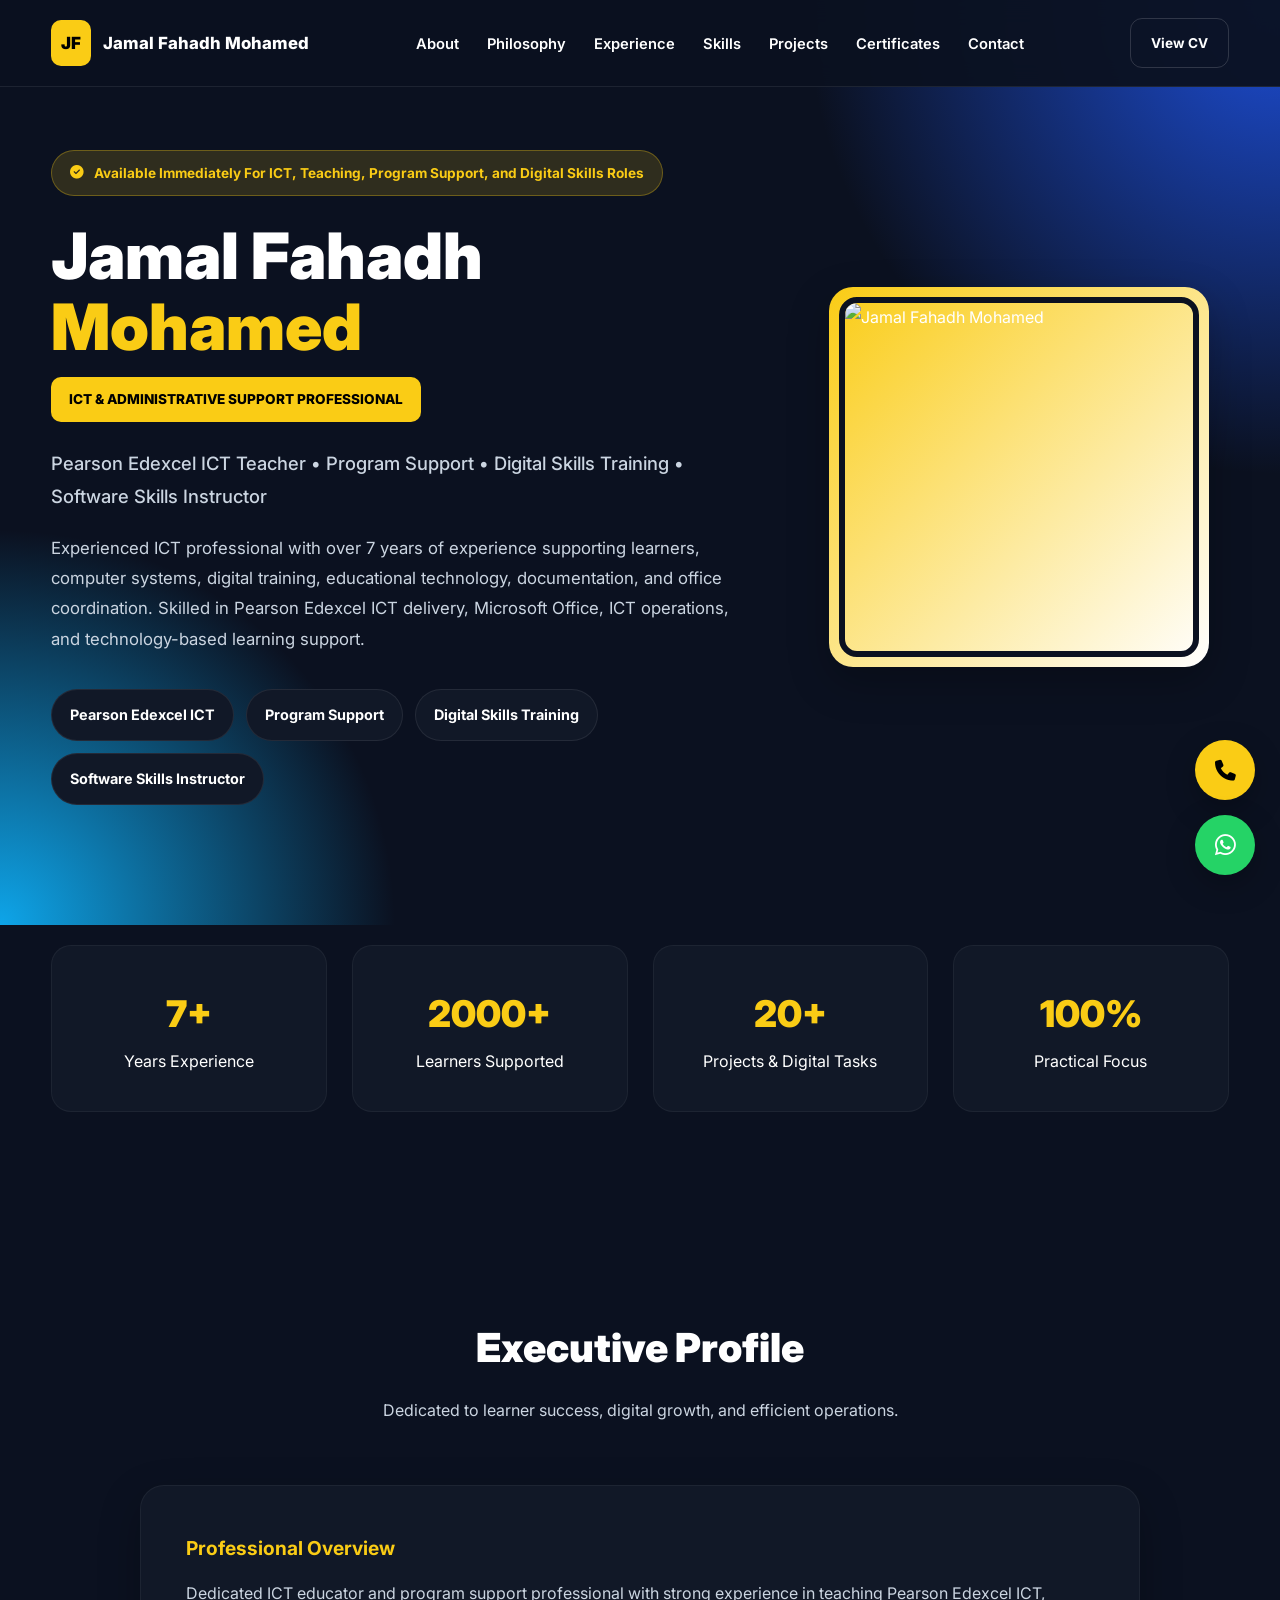
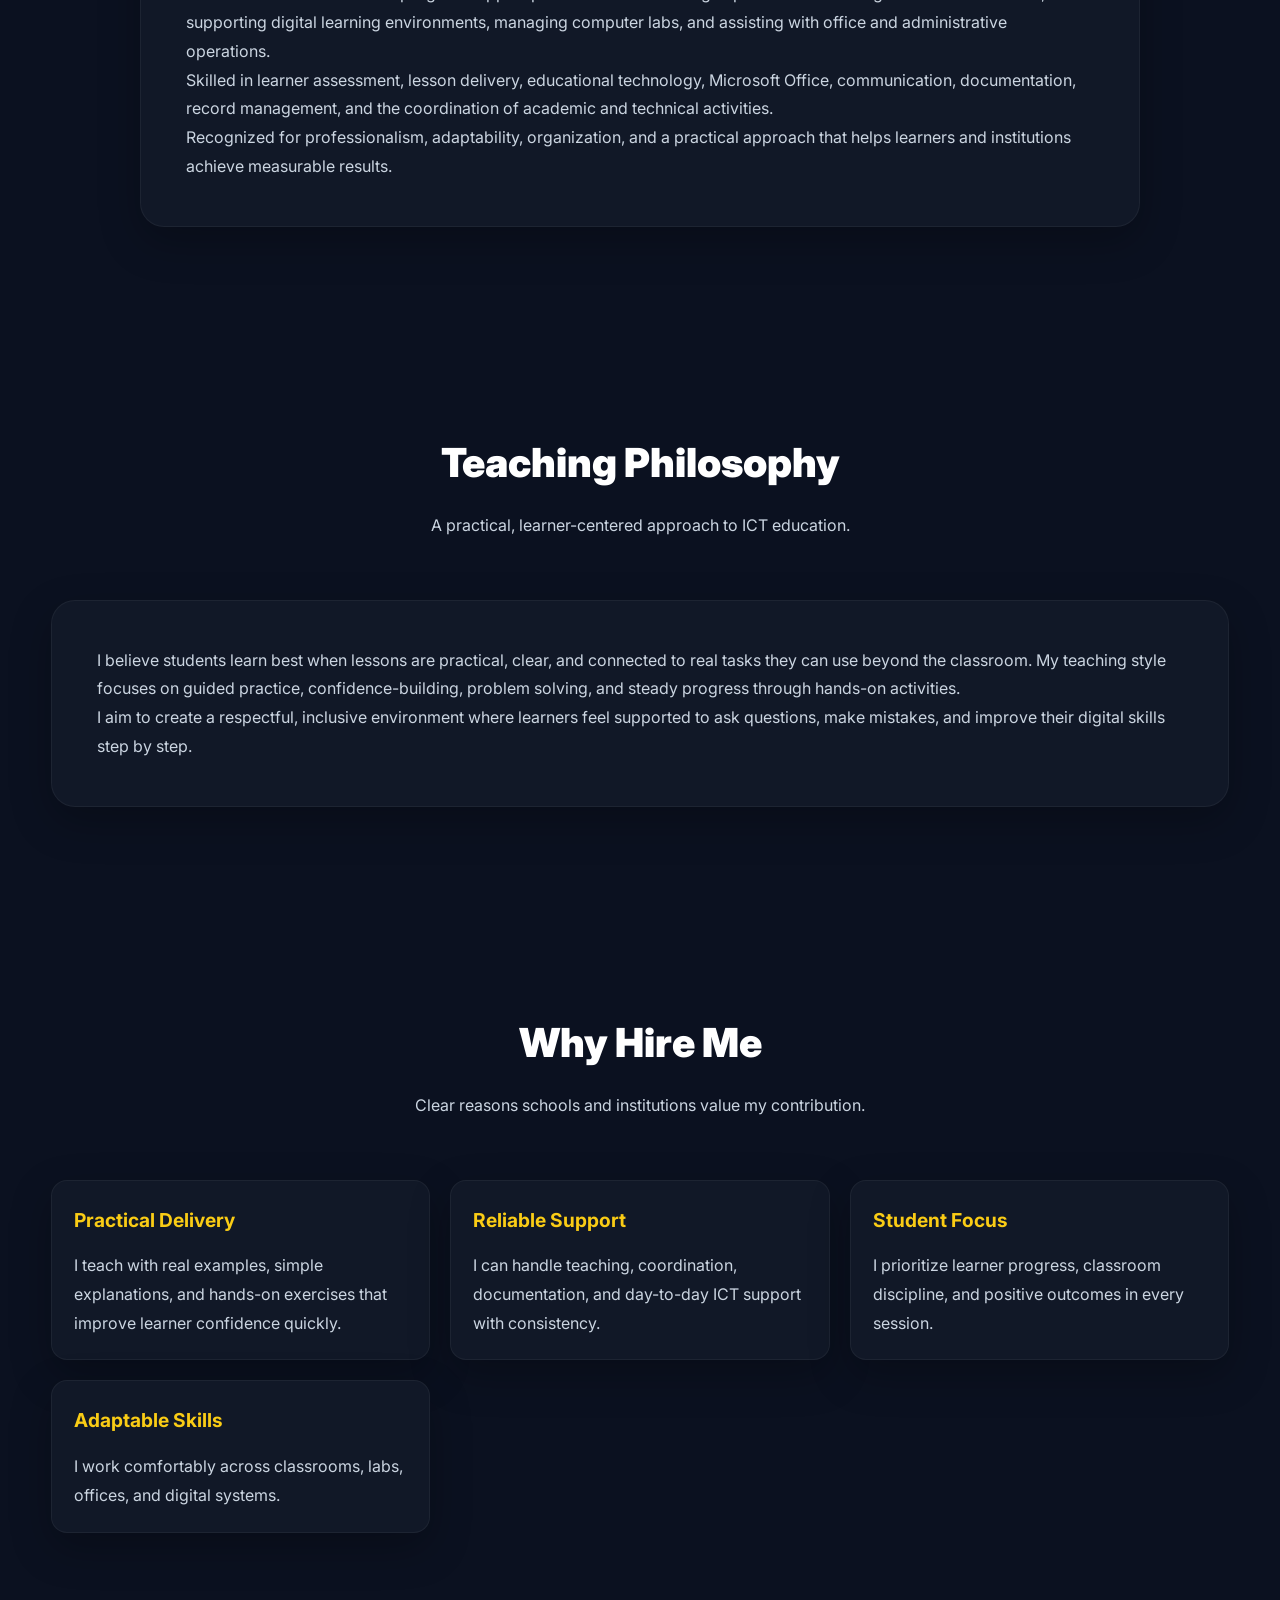
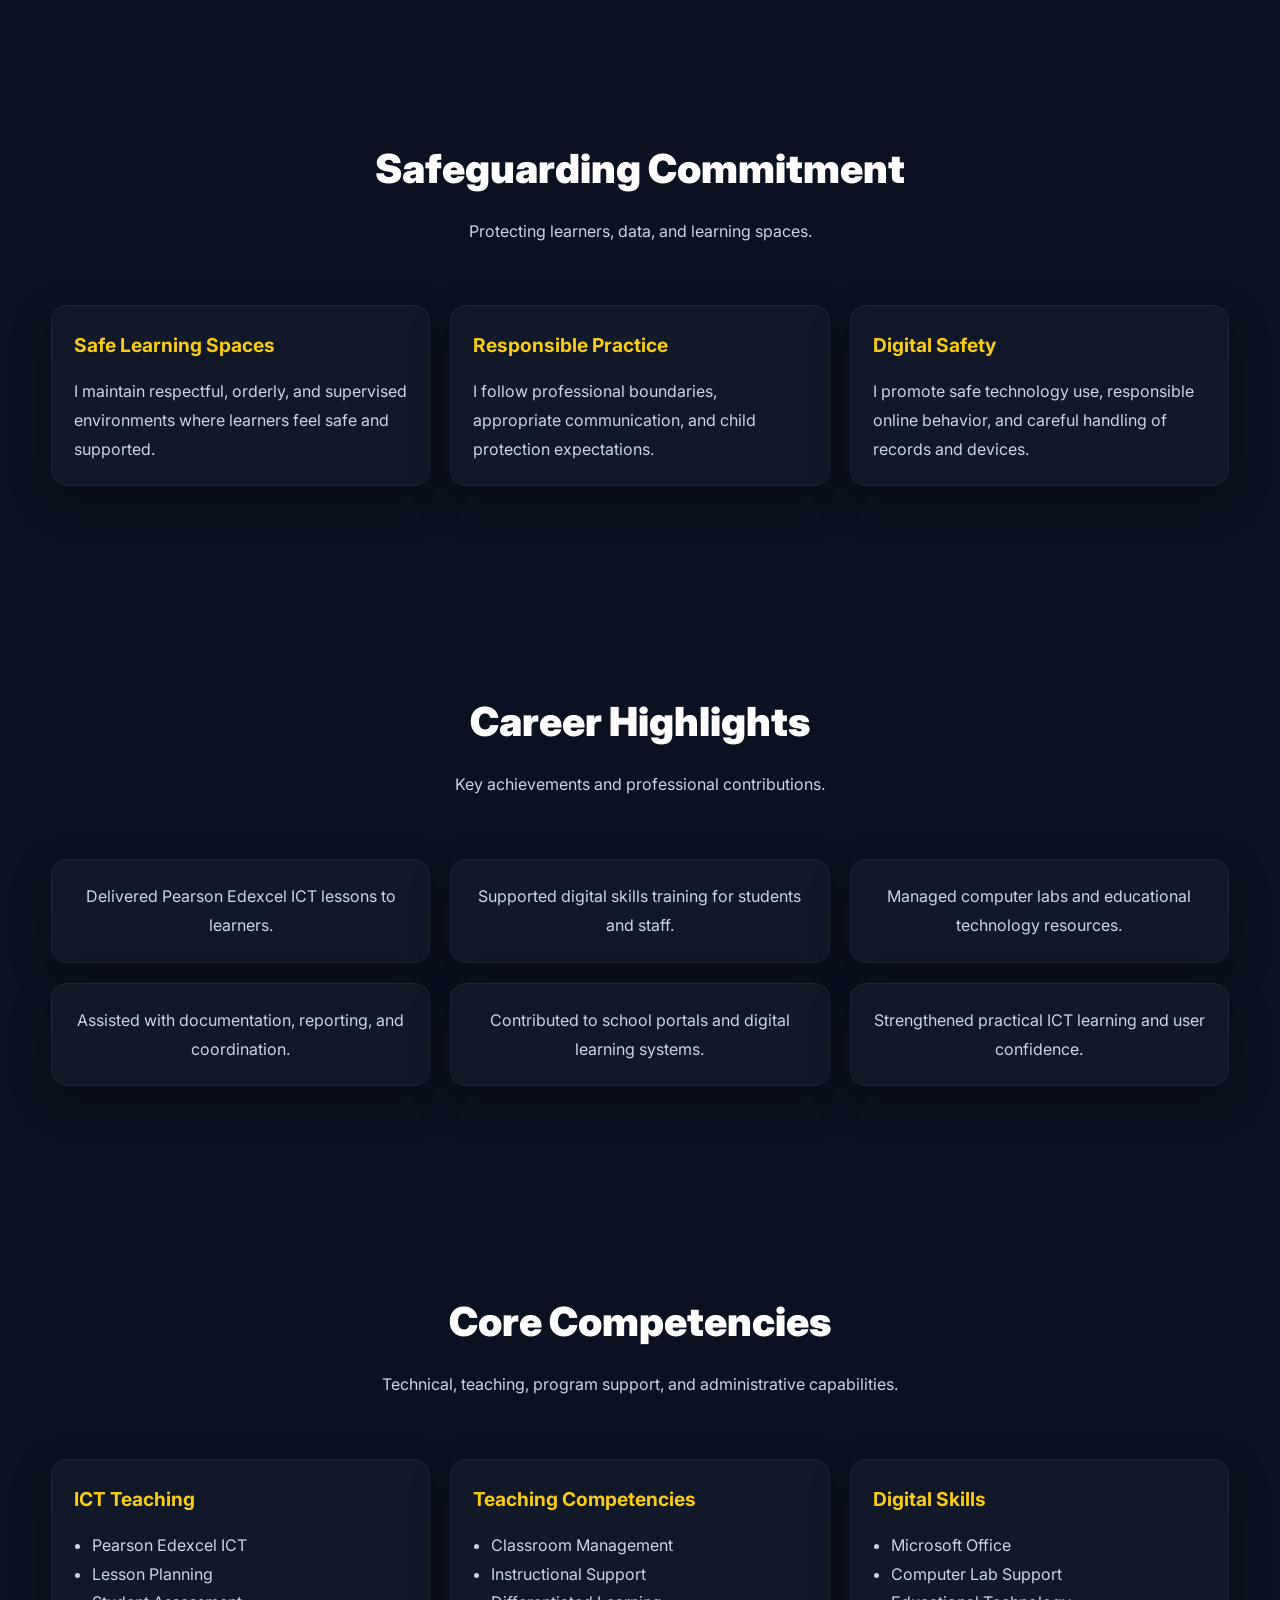
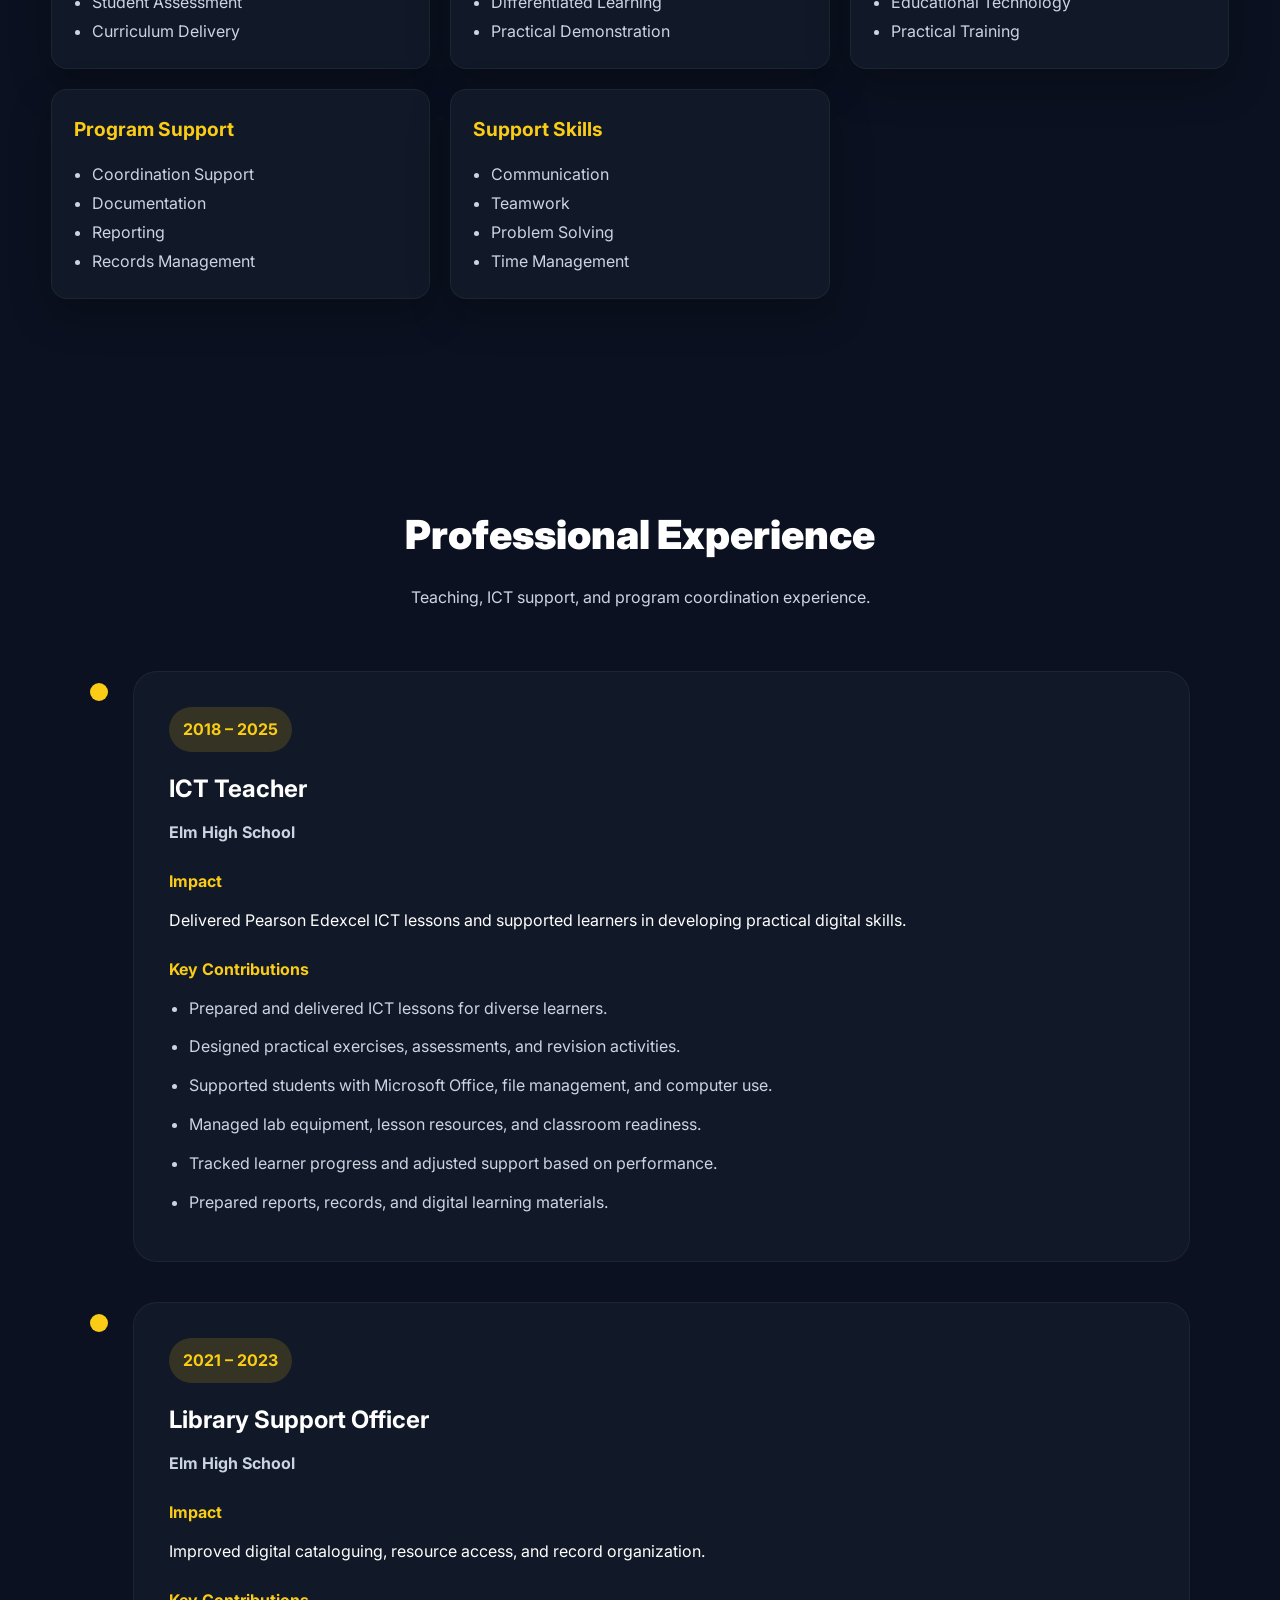
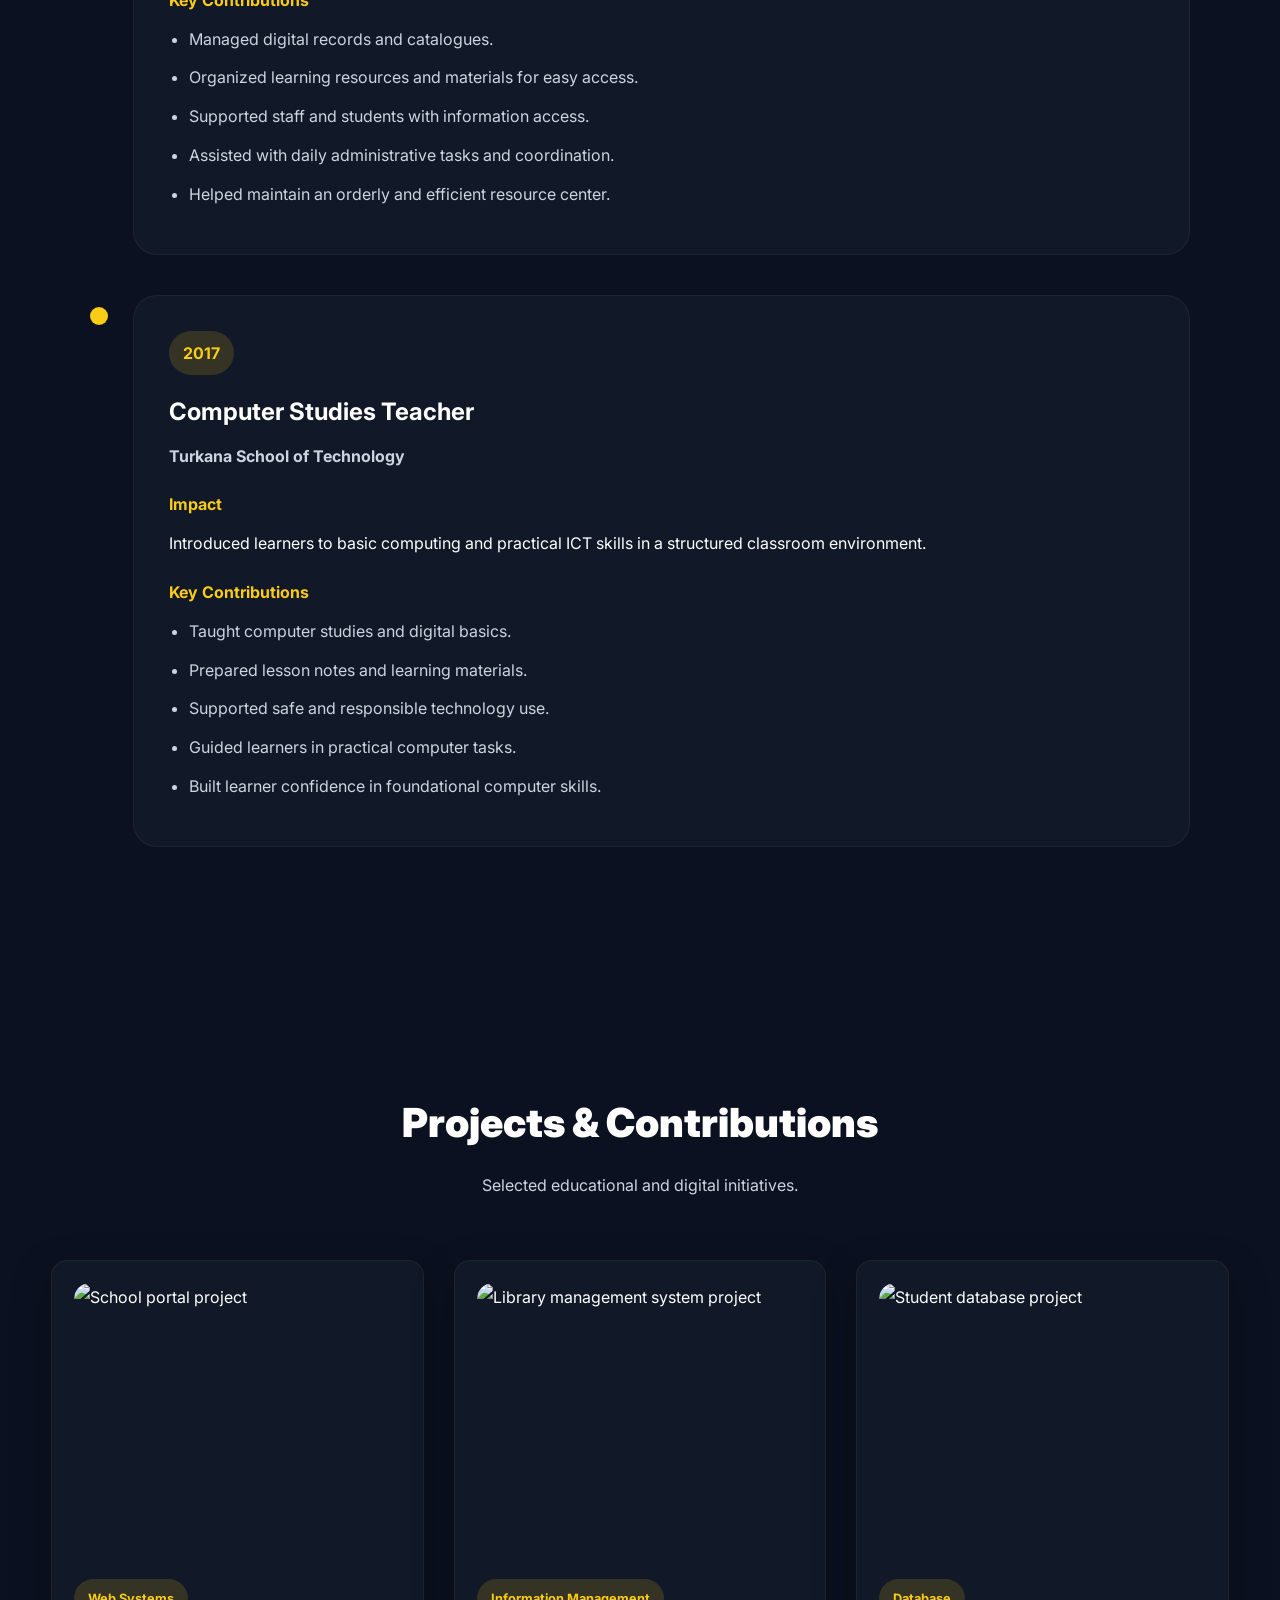
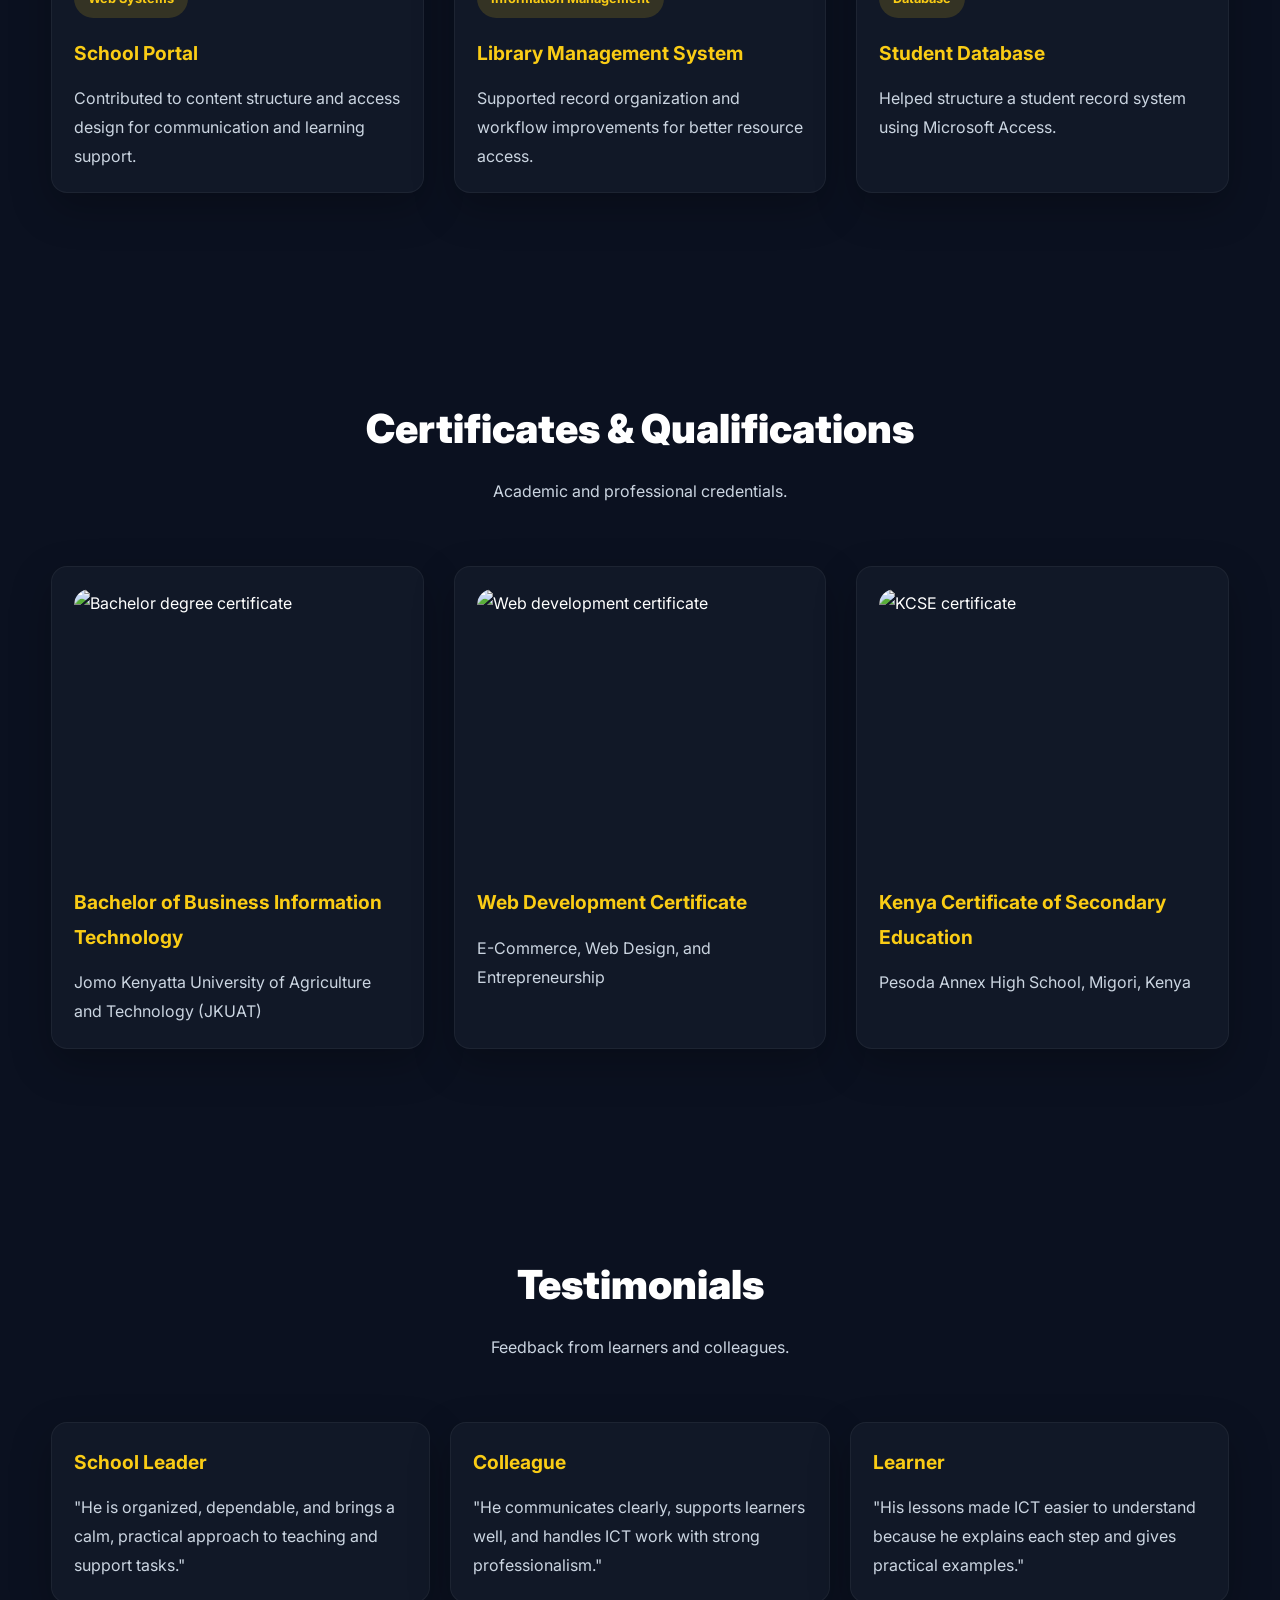
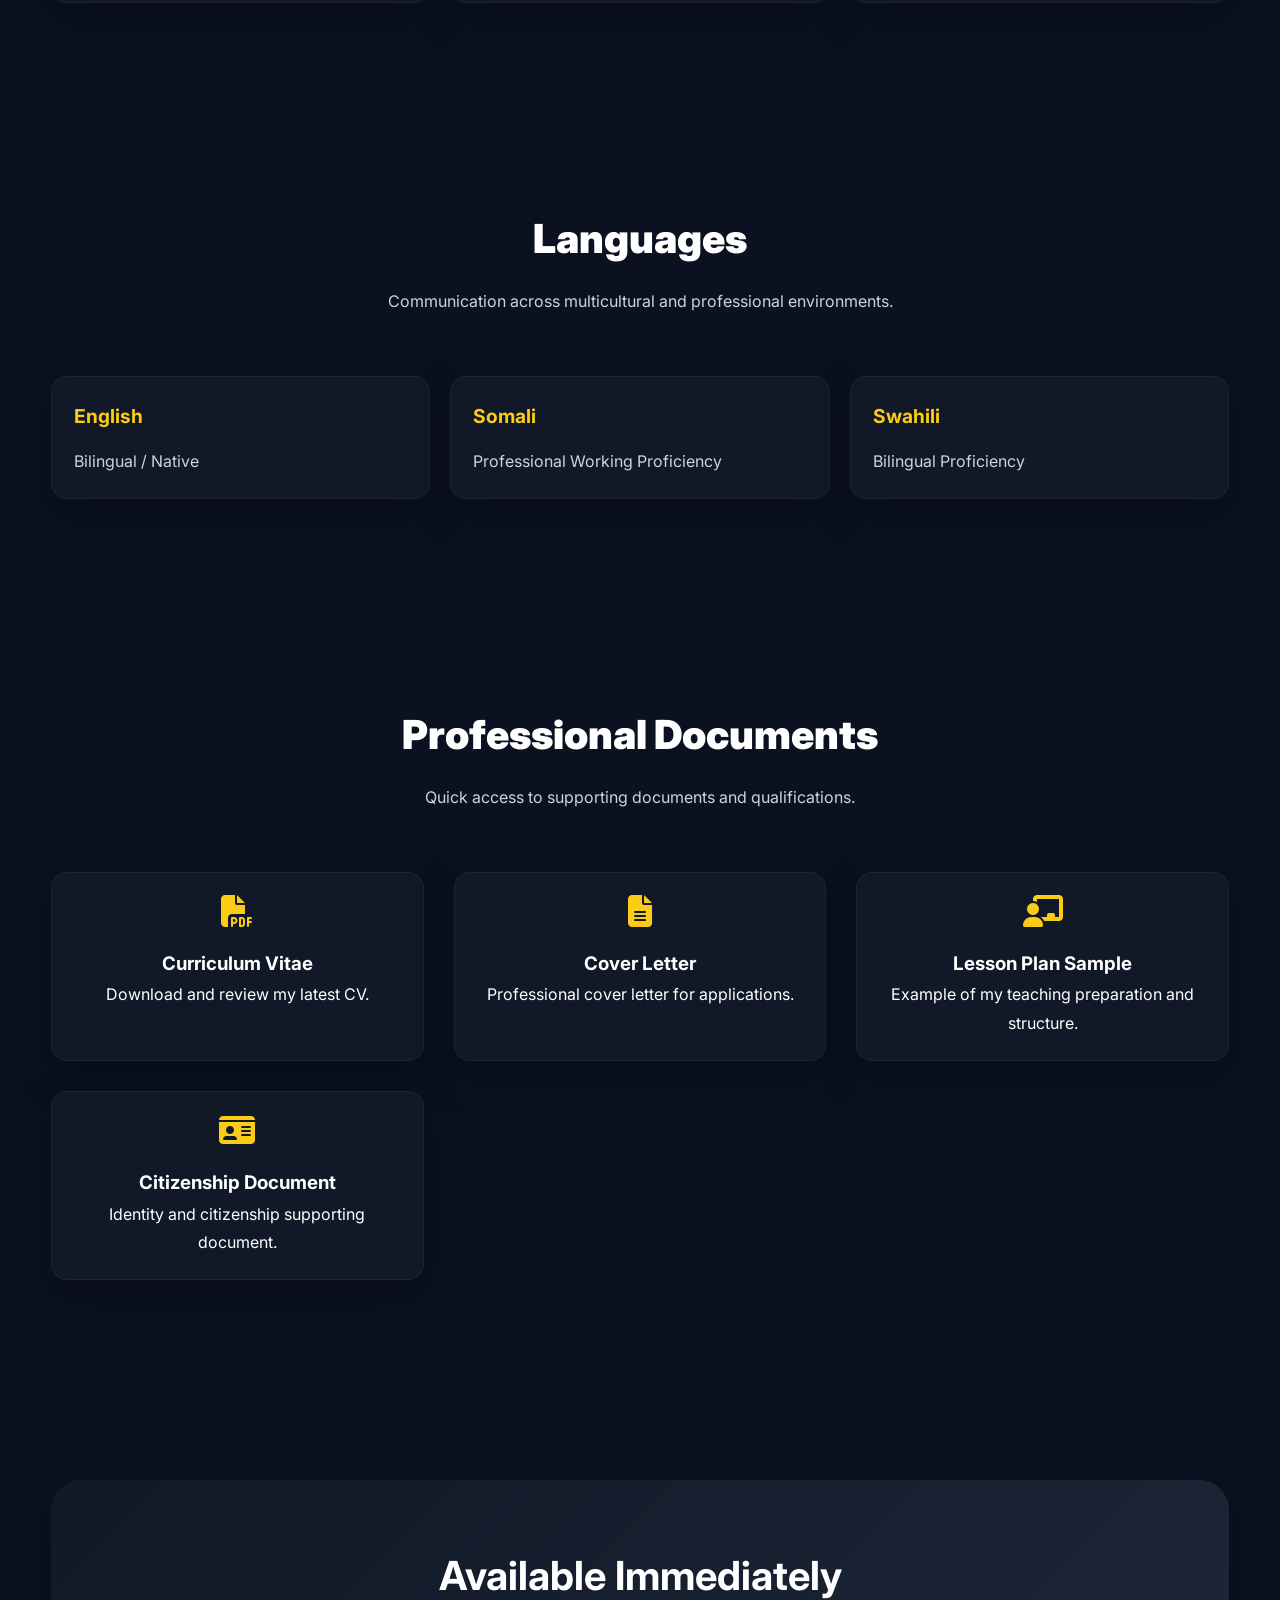
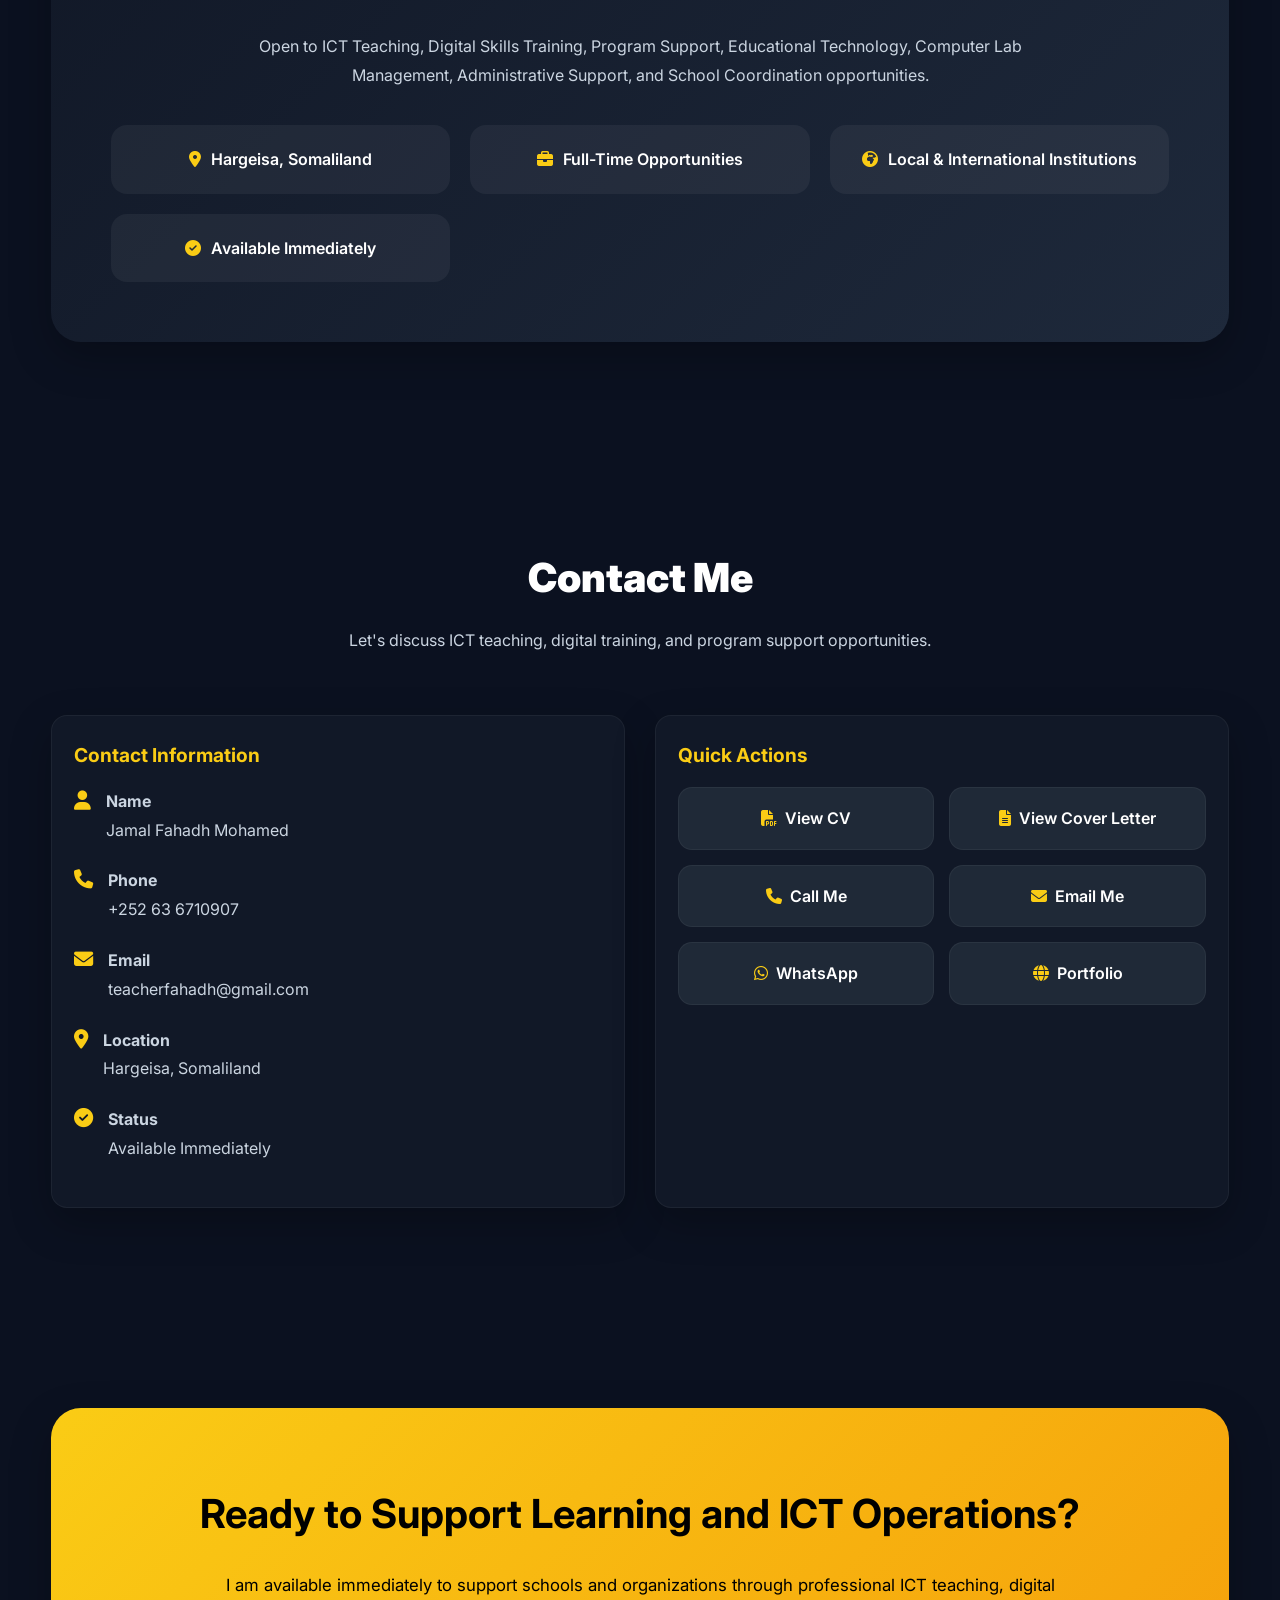
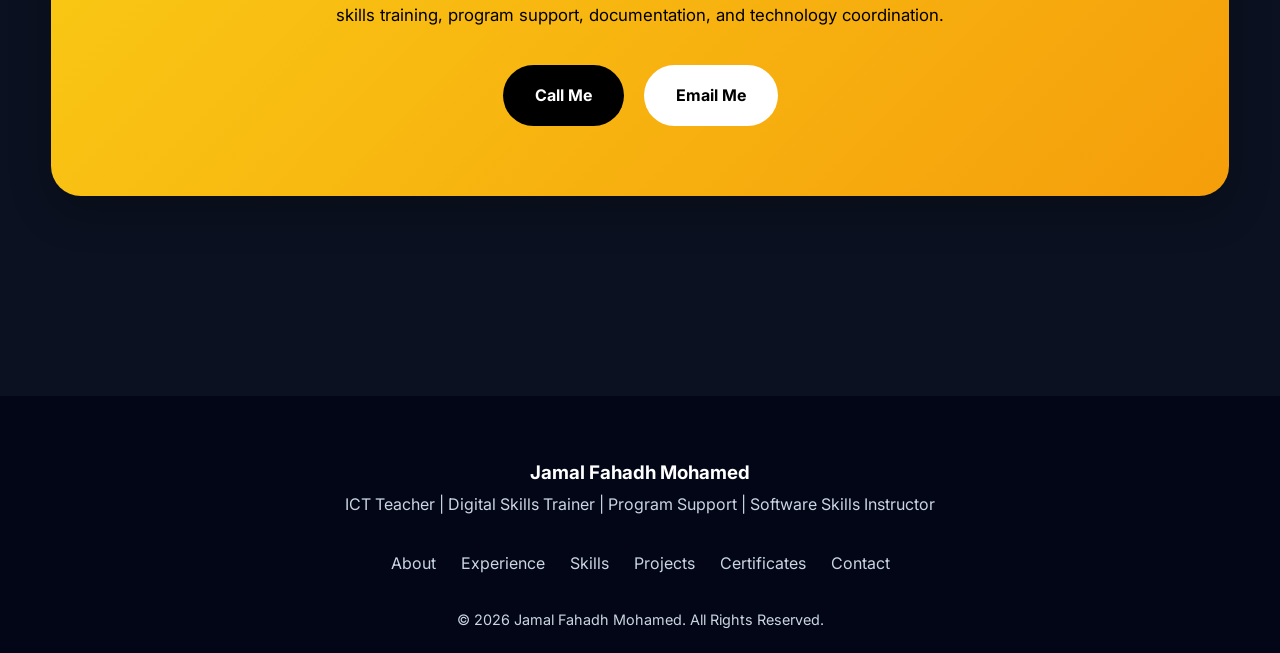
==== index.html @ b417be12 "Update index.html" ====
<!DOCTYPE html>
<html lang="en">
<head>
  <meta charset="UTF-8" />
  <meta name="viewport" content="width=device-width, initial-scale=1.0" />
  <title>Jamal Fahadh Mohamed | Pearson Edexcel ICT Teacher | Digital Skills Trainer | Program Support | Software Skills Instructor</title>
  <meta name="description" content="Professional ICT Teacher, Digital Skills Trainer, Program Support professional, and Software Skills Instructor in Hargeisa, Somaliland." />
  <meta name="keywords" content="ICT Teacher Hargeisa, Pearson Edexcel ICT, Digital Skills Trainer Somaliland, Program Support, Software Skills Instructor" />
  <meta name="author" content="Jamal Fahadh Mohamed" />
  <meta name="theme-color" content="#0b1120" />

  <link rel="preconnect" href="https://fonts.googleapis.com" />
  <link rel="preconnect" href="https://fonts.gstatic.com" crossorigin />
  <link href="https://fonts.googleapis.com/css2?family=Inter:wght@300;400;500;600;700;800;900&display=swap" rel="stylesheet" />
  <link rel="stylesheet" href="https://cdnjs.cloudflare.com/ajax/libs/font-awesome/6.5.1/css/all.min.css" />

  <style>
    :root{
      --primary:#0b1120;
      --secondary:#1e293b;
      --accent:#facc15;
      --text:#ffffff;
      --muted:#cbd5e1;
      --card:#111827;
      --border:#334155;
      --shadow:0 15px 40px rgba(0,0,0,.25);
    }

    *{
      margin:0;
      padding:0;
      box-sizing:border-box;
      scroll-behavior:smooth;
      font-family:'Inter',sans-serif;
    }

    body{
      background:var(--primary);
      color:var(--text);
      line-height:1.8;
      overflow-x:hidden;
    }

    img{
      max-width:100%;
      display:block;
    }

    a{
      text-decoration:none;
    }

    ul{
      list-style:none;
    }

    .container{
      width:min(1400px,92%);
      margin:auto;
    }

    .skip-link{
      position:absolute;
      left:-999px;
      top:auto;
      width:1px;
      height:1px;
      overflow:hidden;
    }

    .skip-link:focus{
      left:16px;
      top:16px;
      width:auto;
      height:auto;
      padding:10px 14px;
      background:#fff;
      color:#000;
      border-radius:10px;
      z-index:10000;
      box-shadow:var(--shadow);
    }

    section{
      padding:100px 0;
    }

    .section-title{
      text-align:center;
      margin-bottom:60px;
    }

    .section-title h2{
      font-size:2.5rem;
      font-weight:900;
      margin-bottom:12px;
    }

    .section-title p{
      color:var(--muted);
      max-width:700px;
      margin:auto;
    }

    header{
      position:fixed;
      top:0;
      left:0;
      width:100%;
      z-index:999;
      background:rgba(11,17,32,.95);
      backdrop-filter:blur(12px);
      border-bottom:1px solid rgba(255,255,255,.08);
    }

    .navbar{
      display:flex;
      justify-content:space-between;
      align-items:center;
      padding:18px 0;
      position:relative;
    }

    .logo{
      display:flex;
      align-items:center;
      gap:12px;
      font-weight:800;
      font-size:1.05rem;
    }

    .logo-box{
      background:var(--accent);
      color:#000;
      font-weight:900;
      padding:8px 10px;
      border-radius:10px;
    }

    .menu{
      display:flex;
      gap:28px;
    }

    .menu a{
      color:white;
      font-size:.92rem;
      font-weight:600;
      transition:.3s;
    }

    .menu a:hover,
    .menu a:focus-visible{
      color:var(--accent);
      outline:none;
    }

    .cv-btn{
      padding:12px 20px;
      border:1px solid rgba(255,255,255,.15);
      border-radius:12px;
      font-size:.85rem;
      font-weight:700;
      color:white;
      transition:.3s;
    }

    .cv-btn:hover,
    .cv-btn:focus-visible{
      background:var(--accent);
      color:black;
      outline:none;
    }

    .menu-toggle{
      display:none;
      font-size:28px;
      cursor:pointer;
      background:none;
      border:none;
      color:#fff;
    }

    .menu-toggle:focus-visible{
      outline:2px solid var(--accent);
      outline-offset:4px;
      border-radius:10px;
    }

    @media(max-width:950px){
      .menu{
        display:none;
        position:absolute;
        top:80px;
        right:0;
        background:#111827;
        flex-direction:column;
        padding:20px;
        border-radius:16px;
        width:260px;
        box-shadow:var(--shadow);
      }

      .menu.show{
        display:flex;
      }

      .menu-toggle{
        display:block;
      }
    }

    .hero{
      padding-top:150px;
      padding-bottom:120px;
      background:
        radial-gradient(circle at top right,#1d4ed8 0%,transparent 30%),
        radial-gradient(circle at bottom left,#0ea5e9 0%,transparent 25%),
        #0b1120;
      position:relative;
      overflow:hidden;
    }

    .hero-grid{
      display:grid;
      grid-template-columns:1.4fr .8fr;
      align-items:center;
      gap:60px;
    }

    @media(max-width:1000px){
      .hero-grid{
        grid-template-columns:1fr;
        text-align:center;
      }
    }

    .availability{
      display:inline-flex;
      align-items:center;
      gap:10px;
      padding:10px 18px;
      border-radius:999px;
      background:rgba(250,204,21,.15);
      border:1px solid rgba(250,204,21,.3);
      color:var(--accent);
      font-size:.85rem;
      font-weight:700;
      margin-bottom:25px;
      flex-wrap:wrap;
    }

    .hero h1{
      font-size:4rem;
      font-weight:900;
      line-height:1.1;
      margin-bottom:15px;
    }

    .hero h1 span{
      color:var(--accent);
    }

    .hero-role{
      display:inline-block;
      padding:10px 18px;
      background:var(--accent);
      color:black;
      font-weight:800;
      font-size:.85rem;
      text-transform:uppercase;
      border-radius:10px;
      margin-bottom:25px;
    }

    .hero-subtitle,
    .hero-description,
    .profile-card p,
    .highlight-item,
    .competency-card li,
    .contact-list li,
    .project-card p,
    .certificate-card p,
    .language-card span,
    .testimonial-card p,
    .why-card p,
    .safeguard-card p{
      color:var(--muted);
    }

    .hero-subtitle{
      font-size:1.15rem;
      font-weight:500;
      margin-bottom:20px;
    }

    .hero-description{
      font-size:1.05rem;
      max-width:800px;
      margin-bottom:35px;
    }

    .hero-badges{
      display:flex;
      flex-wrap:wrap;
      gap:12px;
    }

    .hero-badge{
      padding:12px 18px;
      border-radius:999px;
      background:#111827;
      border:1px solid rgba(255,255,255,.08);
      font-weight:700;
      font-size:.9rem;
      color:#fff;
    }

    .profile-wrapper{
      display:flex;
      justify-content:center;
      padding:20px;
    }

    .profile-ring{
      width:380px;
      height:380px;
      padding:10px;
      background:linear-gradient(135deg,var(--accent),#fff);
      border-radius:24px;
      box-shadow:var(--shadow);
      overflow:hidden;
    }

    .profile-img{
      width:100%;
      height:100%;
      object-fit:cover;
      object-position:center top;
      border-radius:18px;
      border:6px solid var(--primary);
    }

    .snapshot{
      padding-top:20px;
    }

    .snapshot-grid{
      display:grid;
      grid-template-columns:repeat(4,1fr);
      gap:25px;
    }

    .snapshot-card{
      background:#111827;
      padding:35px;
      border-radius:20px;
      text-align:center;
      border:1px solid rgba(255,255,255,.05);
    }

    .snapshot-card h3{
      font-size:2.3rem;
      font-weight:900;
      color:var(--accent);
    }

    .executive-profile{
      max-width:1000px;
      margin:auto;
    }

    .profile-card,
    .highlight-item,
    .competency-card,
    .language-card,
    .document-card,
    .contact-card,
    .project-card,
    .certificate-card,
    .testimonial-card,
    .why-card,
    .safeguard-card{
      background:#111827;
      padding:22px;
      border-radius:16px;
      border:1px solid rgba(255,255,255,.05);
      box-shadow:var(--shadow);
    }

    .profile-card{
      padding:45px;
      border-radius:24px;
    }

    .profile-card h3,
    .competency-card h3,
    .language-card h3,
    .contact-card h3,
    .project-card h3,
    .certificate-card h3,
    .testimonial-card h3,
    .why-card h3,
    .safeguard-card h3{
      color:var(--accent);
      margin-bottom:14px;
      font-size:1.2rem;
    }

    .highlights-grid,
    .competency-grid,
    .language-grid,
    .testimonial-grid,
    .why-grid,
    .safeguard-grid{
      display:grid;
      grid-template-columns:repeat(auto-fit,minmax(280px,1fr));
      gap:20px;
    }

    .highlight-item{
      text-align:center;
    }

    .competency-card ul,
    .contact-list{
      padding-left:18px;
      list-style:disc;
    }

    .timeline{
      max-width:1100px;
      margin:auto;
    }

    .timeline-item{
      display:flex;
      gap:25px;
      margin-bottom:40px;
    }

    .timeline-dot{
      width:18px;
      height:18px;
      background:var(--accent);
      border-radius:50%;
      margin-top:12px;
      flex-shrink:0;
    }

    .timeline-content{
      background:#111827;
      padding:35px;
      border-radius:24px;
      flex:1;
      border:1px solid rgba(255,255,255,.05);
    }

    .timeline-year{
      display:inline-block;
      padding:8px 14px;
      background:rgba(250,204,21,.15);
      color:var(--accent);
      font-weight:700;
      border-radius:999px;
      margin-bottom:15px;
    }

    .timeline-content h3{
      margin-bottom:8px;
      color:#fff;
      font-size:1.5rem;
    }

    .timeline-content h4{
      color:var(--muted);
      margin-bottom:20px;
    }

    .experience-block{
      margin-top:20px;
    }

    .experience-block h5{
      color:var(--accent);
      margin-bottom:10px;
      font-size:1rem;
    }

    .experience-block ul{
      padding-left:20px;
      list-style:disc;
    }

    .experience-block li{
      color:var(--muted);
      margin-bottom:10px;
    }

    .projects-grid,
    .certificate-grid,
    .document-grid{
      display:grid;
      grid-template-columns:repeat(auto-fit,minmax(320px,1fr));
      gap:30px;
    }

    .project-image,
    .certificate-card img,
    .document-card img{
      width:100%;
      border-radius:16px;
      margin-bottom:16px;
      object-fit:cover;
    }

    .project-image,
    .certificate-card img{
      height:280px;
      object-position:center top;
    }

    .document-card img{
      height:220px;
      object-position:center top;
    }

    .project-tag{
      display:inline-block;
      background:rgba(250,204,21,.15);
      color:var(--accent);
      padding:8px 14px;
      border-radius:999px;
      font-size:.8rem;
      font-weight:700;
      margin-bottom:18px;
    }

    .document-card{
      display:block;
      text-align:center;
      color:white;
      transition:.3s;
    }

    .document-card:hover,
    .document-card:focus-visible{
      transform:translateY(-8px);
      outline:none;
    }

    .document-card i{
      font-size:2rem;
      margin-bottom:20px;
      color:var(--accent);
    }

    .availability-box{
      background:linear-gradient(135deg,#111827,#1e293b);
      padding:60px;
      border-radius:30px;
      text-align:center;
      box-shadow:var(--shadow);
    }

    .availability-box h2{
      font-size:2.5rem;
      margin-bottom:20px;
    }

    .availability-box p{
      max-width:850px;
      margin:auto;
      color:var(--muted);
    }

    .availability-items{
      margin-top:35px;
      display:grid;
      grid-template-columns:repeat(auto-fit,minmax(250px,1fr));
      gap:20px;
    }

    .availability-items div{
      background:rgba(255,255,255,.05);
      padding:20px;
      border-radius:16px;
      font-weight:600;
    }

    .availability-items i{
      color:var(--accent);
      margin-right:10px;
    }

    .contact-wrapper{
      display:grid;
      grid-template-columns:1fr 1fr;
      gap:30px;
    }

    .contact-item{
      display:flex;
      gap:15px;
      margin-bottom:22px;
      align-items:flex-start;
      color:var(--muted);
    }

    .contact-item i{
      color:var(--accent);
      font-size:1.2rem;
      margin-top:4px;
    }

    .action-buttons{
      display:grid;
      grid-template-columns:1fr 1fr;
      gap:15px;
    }

    .action-btn{
      background:#1f2937;
      padding:16px;
      border-radius:14px;
      text-align:center;
      color:white;
      border:1px solid rgba(255,255,255,.05);
      transition:.3s ease;
      font-weight:600;
    }

    .action-btn:hover,
    .action-btn:focus-visible{
      transform:translateY(-4px);
      outline:none;
    }

    .action-btn i{
      margin-right:8px;
      color:var(--accent);
    }

    .cta-box{
      background:linear-gradient(135deg,#facc15,#f59e0b);
      padding:70px 40px;
      border-radius:30px;
      text-align:center;
      color:#000;
      box-shadow:var(--shadow);
    }

    .cta-box h2{
      font-size:2.5rem;
      margin-bottom:20px;
    }

    .cta-box p{
      max-width:850px;
      margin:auto;
      font-size:1.05rem;
    }

    .cta-buttons{
      display:flex;
      justify-content:center;
      gap:20px;
      flex-wrap:wrap;
      margin-top:35px;
    }

    .btn-primary-cta,
    .btn-secondary-cta{
      padding:16px 32px;
      border-radius:50px;
      font-weight:700;
    }

    .btn-primary-cta{
      background:#000;
      color:#fff;
    }

    .btn-secondary-cta{
      background:#fff;
      color:#000;
    }

    footer{
      margin-top:100px;
      padding:60px 0 20px;
      background:#020617;
    }

    .footer-content{
      text-align:center;
    }

    .footer-content p{
      color:#cbd5e1;
    }

    .footer-links{
      display:flex;
      justify-content:center;
      gap:25px;
      flex-wrap:wrap;
      margin:30px 0;
    }

    .footer-links a{
      color:#cbd5e1;
    }

    .footer-links a:hover,
    .footer-links a:focus-visible{
      color:var(--accent);
      outline:none;
    }

    .copyright{
      color:#94a3b8;
      font-size:.9rem;
    }

    .call-float,
    .whatsapp-float{
      position:fixed;
      right:25px;
      width:60px;
      height:60px;
      border-radius:50%;
      display:flex;
      align-items:center;
      justify-content:center;
      box-shadow:0 10px 30px rgba(0,0,0,.25);
      z-index:999;
    }

    .call-float{
      bottom:100px;
      background:#facc15;
      font-size:1.3rem;
      color:#000;
    }

    .whatsapp-float{
      bottom:25px;
      background:#25d366;
      font-size:1.5rem;
      color:#fff;
    }

    .animate-section{
      opacity:0;
      transform:translateY(30px);
      transition:all .7s ease;
    }

    .show-animation{
      opacity:1;
      transform:translateY(0);
    }

    @media(max-width:900px){
      .contact-wrapper{
        grid-template-columns:1fr;
      }

      .action-buttons{
        grid-template-columns:1fr;
      }

      .cta-box{
        padding:50px 25px;
      }

      .cta-box h2{
        font-size:1.9rem;
      }

      .profile-ring{
        width:320px;
        height:320px;
      }
    }

    @media(max-width:768px){
      .hero h1{
        font-size:2.8rem;
      }

      .hero-badges{
        justify-content:center;
      }

      .snapshot-grid{
        grid-template-columns:1fr;
      }

      .timeline-item{
        flex-direction:column;
      }

      .timeline-dot{
        display:none;
      }

      .projects-grid,
      .certificate-grid,
      .document-grid{
        grid-template-columns:1fr;
      }
    }

    @media(prefers-reduced-motion:reduce){
      html{
        scroll-behavior:auto;
      }

      *,
      *::before,
      *::after{
        transition:none !important;
        animation:none !important;
      }
    }
  </style>
</head>
<body>
  <a class="skip-link" href="#about">Skip to content</a>

  <header>
    <div class="container navbar">
      <div class="logo">
        <div class="logo-box">JF</div>
        <span>Jamal Fahadh Mohamed</span>
      </div>

      <button class="menu-toggle" type="button" aria-controls="menu" aria-expanded="false">
        <i class="fas fa-bars"></i>
      </button>

      <ul class="menu" id="menu">
        <li><a href="#about">About</a></li>
        <li><a href="#teaching-philosophy">Philosophy</a></li>
        <li><a href="#experience">Experience</a></li>
        <li><a href="#competencies">Skills</a></li>
        <li><a href="#projects">Projects</a></li>
        <li><a href="#certificates">Certificates</a></li>
        <li><a href="#contact">Contact</a></li>
      </ul>

      <a href="assets/Jamal_Fahadh_CV.pdf" class="cv-btn">View CV</a>
    </div>
  </header>

  <section class="hero" id="home">
    <div class="container">
      <div class="hero-grid">
        <div>
          <div class="availability">
            <i class="fas fa-circle-check"></i>
            Available Immediately For ICT, Teaching, Program Support, and Digital Skills Roles
          </div>

          <h1>Jamal Fahadh <span>Mohamed</span></h1>

          <div class="hero-role">ICT & Administrative Support Professional</div>

          <p class="hero-subtitle">
            Pearson Edexcel ICT Teacher • Program Support • Digital Skills Training • Software Skills Instructor
          </p>

          <p class="hero-description">
            Experienced ICT professional with over 7 years of experience supporting learners, computer systems, digital training, educational technology, documentation, and office coordination. Skilled in Pearson Edexcel ICT delivery, Microsoft Office, ICT operations, and technology-based learning support.
          </p>

          <div class="hero-badges">
            <div class="hero-badge">Pearson Edexcel ICT</div>
            <div class="hero-badge">Program Support</div>
            <div class="hero-badge">Digital Skills Training</div>
            <div class="hero-badge">Software Skills Instructor</div>
          </div>
        </div>

        <div class="profile-wrapper">
          <div class="profile-ring">
            <img src="assets/jamal-profile.jpg" alt="Jamal Fahadh Mohamed" class="profile-img">
          </div>
        </div>
      </div>
    </div>
  </section>

  <section class="snapshot">
    <div class="container">
      <div class="snapshot-grid">
        <div class="snapshot-card">
          <h3>7+</h3>
          <p>Years Experience</p>
        </div>
        <div class="snapshot-card">
          <h3>2000+</h3>
          <p>Learners Supported</p>
        </div>
        <div class="snapshot-card">
          <h3>20+</h3>
          <p>Projects & Digital Tasks</p>
        </div>
        <div class="snapshot-card">
          <h3>100%</h3>
          <p>Practical Focus</p>
        </div>
      </div>
    </div>
  </section>

  <section id="about" class="animate-section">
    <div class="container">
      <div class="section-title">
        <h2>Executive Profile</h2>
        <p>Dedicated to learner success, digital growth, and efficient operations.</p>
      </div>

      <div class="executive-profile">
        <div class="profile-card">
          <h3>Professional Overview</h3>
          <p>
            Dedicated ICT educator and program support professional with strong experience in teaching Pearson Edexcel ICT, supporting digital learning environments, managing computer labs, and assisting with office and administrative operations.
          </p>
          <p>
            Skilled in learner assessment, lesson delivery, educational technology, Microsoft Office, communication, documentation, record management, and the coordination of academic and technical activities.
          </p>
          <p>
            Recognized for professionalism, adaptability, organization, and a practical approach that helps learners and institutions achieve measurable results.
          </p>
        </div>
      </div>
    </div>
  </section>

  <section id="teaching-philosophy" class="animate-section">
    <div class="container">
      <div class="section-title">
        <h2>Teaching Philosophy</h2>
        <p>A practical, learner-centered approach to ICT education.</p>
      </div>

      <div class="profile-card">
        <p>I believe students learn best when lessons are practical, clear, and connected to real tasks they can use beyond the classroom. My teaching style focuses on guided practice, confidence-building, problem solving, and steady progress through hands-on activities.</p>
        <p>I aim to create a respectful, inclusive environment where learners feel supported to ask questions, make mistakes, and improve their digital skills step by step.</p>
      </div>
    </div>
  </section>

  <section id="why-hire-me" class="animate-section">
    <div class="container">
      <div class="section-title">
        <h2>Why Hire Me</h2>
        <p>Clear reasons schools and institutions value my contribution.</p>
      </div>

      <div class="why-grid">
        <div class="why-card">
          <h3>Practical Delivery</h3>
          <p>I teach with real examples, simple explanations, and hands-on exercises that improve learner confidence quickly.</p>
        </div>
        <div class="why-card">
          <h3>Reliable Support</h3>
          <p>I can handle teaching, coordination, documentation, and day-to-day ICT support with consistency.</p>
        </div>
        <div class="why-card">
          <h3>Student Focus</h3>
          <p>I prioritize learner progress, classroom discipline, and positive outcomes in every session.</p>
        </div>
        <div class="why-card">
          <h3>Adaptable Skills</h3>
          <p>I work comfortably across classrooms, labs, offices, and digital systems.</p>
        </div>
      </div>
    </div>
  </section>

  <section id="safeguarding" class="animate-section">
    <div class="container">
      <div class="section-title">
        <h2>Safeguarding Commitment</h2>
        <p>Protecting learners, data, and learning spaces.</p>
      </div>

      <div class="safeguard-grid">
        <div class="safeguard-card">
          <h3>Safe Learning Spaces</h3>
          <p>I maintain respectful, orderly, and supervised environments where learners feel safe and supported.</p>
        </div>
        <div class="safeguard-card">
          <h3>Responsible Practice</h3>
          <p>I follow professional boundaries, appropriate communication, and child protection expectations.</p>
        </div>
        <div class="safeguard-card">
          <h3>Digital Safety</h3>
          <p>I promote safe technology use, responsible online behavior, and careful handling of records and devices.</p>
        </div>
      </div>
    </div>
  </section>

  <section id="achievements" class="animate-section">
    <div class="container">
      <div class="section-title">
        <h2>Career Highlights</h2>
        <p>Key achievements and professional contributions.</p>
      </div>

      <div class="highlights-grid">
        <div class="highlight-item">Delivered Pearson Edexcel ICT lessons to learners.</div>
        <div class="highlight-item">Supported digital skills training for students and staff.</div>
        <div class="highlight-item">Managed computer labs and educational technology resources.</div>
        <div class="highlight-item">Assisted with documentation, reporting, and coordination.</div>
        <div class="highlight-item">Contributed to school portals and digital learning systems.</div>
        <div class="highlight-item">Strengthened practical ICT learning and user confidence.</div>
      </div>
    </div>
  </section>

  <section id="competencies" class="animate-section">
    <div class="container">
      <div class="section-title">
        <h2>Core Competencies</h2>
        <p>Technical, teaching, program support, and administrative capabilities.</p>
      </div>

      <div class="competency-grid">
        <div class="competency-card">
          <h3>ICT Teaching</h3>
          <ul>
            <li>Pearson Edexcel ICT</li>
            <li>Lesson Planning</li>
            <li>Student Assessment</li>
            <li>Curriculum Delivery</li>
          </ul>
        </div>

        <div class="competency-card">
          <h3>Teaching Competencies</h3>
          <ul>
            <li>Classroom Management</li>
            <li>Instructional Support</li>
            <li>Differentiated Learning</li>
            <li>Practical Demonstration</li>
          </ul>
        </div>

        <div class="competency-card">
          <h3>Digital Skills</h3>
          <ul>
            <li>Microsoft Office</li>
            <li>Computer Lab Support</li>
            <li>Educational Technology</li>
            <li>Practical Training</li>
          </ul>
        </div>

        <div class="competency-card">
          <h3>Program Support</h3>
          <ul>
            <li>Coordination Support</li>
            <li>Documentation</li>
            <li>Reporting</li>
            <li>Records Management</li>
          </ul>
        </div>

        <div class="competency-card">
          <h3>Support Skills</h3>
          <ul>
            <li>Communication</li>
            <li>Teamwork</li>
            <li>Problem Solving</li>
            <li>Time Management</li>
          </ul>
        </div>
      </div>
    </div>
  </section>

  <section id="experience" class="animate-section">
    <div class="container">
      <div class="section-title">
        <h2>Professional Experience</h2>
        <p>Teaching, ICT support, and program coordination experience.</p>
      </div>

      <div class="timeline">
        <div class="timeline-item">
          <div class="timeline-dot"></div>
          <div class="timeline-content">
            <span class="timeline-year">2018 – 2025</span>
            <h3>ICT Teacher</h3>
            <h4>Elm High School</h4>

            <div class="experience-block">
              <h5>Impact</h5>
              <p>Delivered Pearson Edexcel ICT lessons and supported learners in developing practical digital skills.</p>
            </div>

            <div class="experience-block">
              <h5>Key Contributions</h5>
              <ul>
                <li>Prepared and delivered ICT lessons for diverse learners.</li>
                <li>Designed practical exercises, assessments, and revision activities.</li>
                <li>Supported students with Microsoft Office, file management, and computer use.</li>
                <li>Managed lab equipment, lesson resources, and classroom readiness.</li>
                <li>Tracked learner progress and adjusted support based on performance.</li>
                <li>Prepared reports, records, and digital learning materials.</li>
              </ul>
            </div>
          </div>
        </div>

        <div class="timeline-item">
          <div class="timeline-dot"></div>
          <div class="timeline-content">
            <span class="timeline-year">2021 – 2023</span>
            <h3>Library Support Officer</h3>
            <h4>Elm High School</h4>

            <div class="experience-block">
              <h5>Impact</h5>
              <p>Improved digital cataloguing, resource access, and record organization.</p>
            </div>

            <div class="experience-block">
              <h5>Key Contributions</h5>
              <ul>
                <li>Managed digital records and catalogues.</li>
                <li>Organized learning resources and materials for easy access.</li>
                <li>Supported staff and students with information access.</li>
                <li>Assisted with daily administrative tasks and coordination.</li>
                <li>Helped maintain an orderly and efficient resource center.</li>
              </ul>
            </div>
          </div>
        </div>

        <div class="timeline-item">
          <div class="timeline-dot"></div>
          <div class="timeline-content">
            <span class="timeline-year">2017</span>
            <h3>Computer Studies Teacher</h3>
            <h4>Turkana School of Technology</h4>

            <div class="experience-block">
              <h5>Impact</h5>
              <p>Introduced learners to basic computing and practical ICT skills in a structured classroom environment.</p>
            </div>

            <div class="experience-block">
              <h5>Key Contributions</h5>
              <ul>
                <li>Taught computer studies and digital basics.</li>
                <li>Prepared lesson notes and learning materials.</li>
                <li>Supported safe and responsible technology use.</li>
                <li>Guided learners in practical computer tasks.</li>
                <li>Built learner confidence in foundational computer skills.</li>
              </ul>
            </div>
          </div>
        </div>
      </div>
    </div>
  </section>

  <section id="projects" class="animate-section">
    <div class="container">
      <div class="section-title">
        <h2>Projects & Contributions</h2>
        <p>Selected educational and digital initiatives.</p>
      </div>

      <div class="projects-grid">
        <div class="project-card">
          <img src="assets/school-portal.jpg" alt="School portal project" class="project-image" />
          <span class="project-tag">Web Systems</span>
          <h3>School Portal</h3>
          <p>Contributed to content structure and access design for communication and learning support.</p>
        </div>

        <div class="project-card">
          <img src="assets/library-system.jpg" alt="Library management system project" class="project-image" />
          <span class="project-tag">Information Management</span>
          <h3>Library Management System</h3>
          <p>Supported record organization and workflow improvements for better resource access.</p>
        </div>

        <div class="project-card">
          <img src="assets/student-database.jpg" alt="Student database project" class="project-image" />
          <span class="project-tag">Database</span>
          <h3>Student Database</h3>
          <p>Helped structure a student record system using Microsoft Access.</p>
        </div>
      </div>
    </div>
  </section>

  <section id="certificates" class="animate-section">
    <div class="container">
      <div class="section-title">
        <h2>Certificates & Qualifications</h2>
        <p>Academic and professional credentials.</p>
      </div>

      <div class="certificate-grid">
        <div class="certificate-card">
          <img src="assets/degree.jpg" alt="Bachelor degree certificate" />
          <h3>Bachelor of Business Information Technology</h3>
          <p>Jomo Kenyatta University of Agriculture and Technology (JKUAT)</p>
        </div>

        <div class="certificate-card">
          <img src="assets/web_cert.jpg" alt="Web development certificate" />
          <h3>Web Development Certificate</h3>
          <p>E-Commerce, Web Design, and Entrepreneurship</p>
        </div>

        <div class="certificate-card">
          <img src="assets/kcse.jpg" alt="KCSE certificate" />
          <h3>Kenya Certificate of Secondary Education</h3>
          <p>Pesoda Annex High School, Migori, Kenya</p>
        </div>
      </div>
    </div>
  </section>

  <section id="testimonials" class="animate-section">
    <div class="container">
      <div class="section-title">
        <h2>Testimonials</h2>
        <p>Feedback from learners and colleagues.</p>
      </div>

      <div class="testimonial-grid">
        <div class="testimonial-card">
          <h3>School Leader</h3>
          <p>"He is organized, dependable, and brings a calm, practical approach to teaching and support tasks."</p>
        </div>
        <div class="testimonial-card">
          <h3>Colleague</h3>
          <p>"He communicates clearly, supports learners well, and handles ICT work with strong professionalism."</p>
        </div>
        <div class="testimonial-card">
          <h3>Learner</h3>
          <p>"His lessons made ICT easier to understand because he explains each step and gives practical examples."</p>
        </div>
      </div>
    </div>
  </section>

  <section id="languages" class="animate-section">
    <div class="container">
      <div class="section-title">
        <h2>Languages</h2>
        <p>Communication across multicultural and professional environments.</p>
      </div>

      <div class="language-grid">
        <div class="language-card">
          <h3>English</h3>
          <span>Bilingual / Native</span>
        </div>
        <div class="language-card">
          <h3>Somali</h3>
          <span>Professional Working Proficiency</span>
        </div>
        <div class="language-card">
          <h3>Swahili</h3>
          <span>Bilingual Proficiency</span>
        </div>
      </div>
    </div>
  </section>

  <section id="documents" class="animate-section">
    <div class="container">
      <div class="section-title">
        <h2>Professional Documents</h2>
        <p>Quick access to supporting documents and qualifications.</p>
      </div>

      <div class="document-grid">
        <a href="assets/Jamal_Fahadh_CV.pdf" class="document-card">
          <i class="fas fa-file-pdf"></i>
          <h3>Curriculum Vitae</h3>
          <p>Download and review my latest CV.</p>
        </a>

        <a href="assets/Cover_Letter.pdf" class="document-card">
          <i class="fas fa-file-lines"></i>
          <h3>Cover Letter</h3>
          <p>Professional cover letter for applications.</p>
        </a>

        <a href="assets/Lesson_Plan_Sample.pdf" class="document-card">
          <i class="fas fa-chalkboard-user"></i>
          <h3>Lesson Plan Sample</h3>
          <p>Example of my teaching preparation and structure.</p>
        </a>

        <a href="assets/images/passport-bio-page.jpg" class="document-card">
          <i class="fas fa-id-card"></i>
          <h3>Citizenship Document</h3>
          <p>Identity and citizenship supporting document.</p>
        </a>
      </div>
    </div>
  </section>

  <section id="availability" class="animate-section">
    <div class="container">
      <div class="availability-box">
        <h2>Available Immediately</h2>
        <p>
          Open to ICT Teaching, Digital Skills Training, Program Support, Educational Technology, Computer Lab Management, Administrative Support, and School Coordination opportunities.
        </p>

        <div class="availability-items">
          <div><i class="fas fa-location-dot"></i>Hargeisa, Somaliland</div>
          <div><i class="fas fa-briefcase"></i>Full-Time Opportunities</div>
          <div><i class="fas fa-earth-africa"></i>Local & International Institutions</div>
          <div><i class="fas fa-circle-check"></i>Available Immediately</div>
        </div>
      </div>
    </div>
  </section>

  <section id="contact" class="animate-section">
    <div class="container">
      <div class="section-title">
        <h2>Contact Me</h2>
        <p>Let's discuss ICT teaching, digital training, and program support opportunities.</p>
      </div>

      <div class="contact-wrapper">
        <div class="contact-card">
          <h3>Contact Information</h3>

          <div class="contact-item">
            <i class="fas fa-user"></i>
            <div>
              <strong>Name</strong>
              <p>Jamal Fahadh Mohamed</p>
            </div>
          </div>

          <div class="contact-item">
            <i class="fas fa-phone"></i>
            <div>
              <strong>Phone</strong>
              <p>+252 63 6710907</p>
            </div>
          </div>

          <div class="contact-item">
            <i class="fas fa-envelope"></i>
            <div>
              <strong>Email</strong>
              <p>teacherfahadh@gmail.com</p>
            </div>
          </div>

          <div class="contact-item">
            <i class="fas fa-location-dot"></i>
            <div>
              <strong>Location</strong>
              <p>Hargeisa, Somaliland</p>
            </div>
          </div>

          <div class="contact-item">
            <i class="fas fa-circle-check"></i>
            <div>
              <strong>Status</strong>
              <p>Available Immediately</p>
            </div>
          </div>
        </div>

        <div class="contact-card">
          <h3>Quick Actions</h3>

          <div class="action-buttons">
            <a href="assets/Jamal_Fahadh_CV.pdf" class="action-btn">
              <i class="fas fa-file-pdf"></i>View CV
            </a>
            <a href="assets/Cover_Letter.pdf" class="action-btn">
              <i class="fas fa-file-lines"></i>View Cover Letter
            </a>
            <a href="tel:+252636710907" class="action-btn">
              <i class="fas fa-phone"></i>Call Me
            </a>
            <a href="mailto:teacherfahadh@gmail.com" class="action-btn">
              <i class="fas fa-envelope"></i>Email Me
            </a>
            <a href="https://wa.me/252636710907" class="action-btn">
              <i class="fab fa-whatsapp"></i>WhatsApp
            </a>
            <a href="https://fahadict.github.io/hub/" class="action-btn">
              <i class="fas fa-globe"></i>Portfolio
            </a>
          </div>
        </div>
      </div>
    </div>
  </section>

  <section class="final-cta">
    <div class="container">
      <div class="cta-box">
        <h2>Ready to Support Learning and ICT Operations?</h2>
        <p>
          I am available immediately to support schools and organizations through professional ICT teaching, digital skills training, program support, documentation, and technology coordination.
        </p>

        <div class="cta-buttons">
          <a href="tel:+252636710907" class="btn-primary-cta">Call Me</a>
          <a href="mailto:teacherfahadh@gmail.com" class="btn-secondary-cta">Email Me</a>
        </div>
      </div>
    </div>
  </section>

  <footer>
    <div class="container">
      <div class="footer-content">
        <h3>Jamal Fahadh Mohamed</h3>
        <p>ICT Teacher | Digital Skills Trainer | Program Support | Software Skills Instructor</p>

        <div class="footer-links">
          <a href="#about">About</a>
          <a href="#experience">Experience</a>
          <a href="#competencies">Skills</a>
          <a href="#projects">Projects</a>
          <a href="#certificates">Certificates</a>
          <a href="#contact">Contact</a>
        </div>

        <p class="copyright">© 2026 Jamal Fahadh Mohamed. All Rights Reserved.</p>
      </div>
    </div>
  </footer>

  <a href="tel:+252636710907" class="call-float" aria-label="Call Jamal Fahadh Mohamed">
    <i class="fas fa-phone"></i>
  </a>

  <a href="https://wa.me/252636710907" class="whatsapp-float" aria-label="WhatsApp Jamal Fahadh Mohamed">
    <i class="fab fa-whatsapp"></i>
  </a>

  <script>
    const menu = document.getElementById('menu');
    const btn = document.querySelector('.menu-toggle');

    function toggleMenu(){
      const open = menu.classList.toggle('show');
      btn.setAttribute('aria-expanded', open ? 'true' : 'false');
    }

    btn.addEventListener('click', toggleMenu);

    document.querySelectorAll('.menu a').forEach(link => {
      link.addEventListener('click', () => {
        if (window.innerWidth < 950) {
          menu.classList.remove('show');
          btn.setAttribute('aria-expanded', 'false');
        }
      });
    });

    const observer = new IntersectionObserver((entries)=>{
      entries.forEach((entry)=>{
        if(entry.isIntersecting){
          entry.target.classList.add('show-animation');
        }
      });
    },{ threshold:0.1 });

    document.querySelectorAll('section').forEach(section => {
      section.classList.add('animate-section');
      observer.observe(section);
    });
  </script>
</body>
</html>
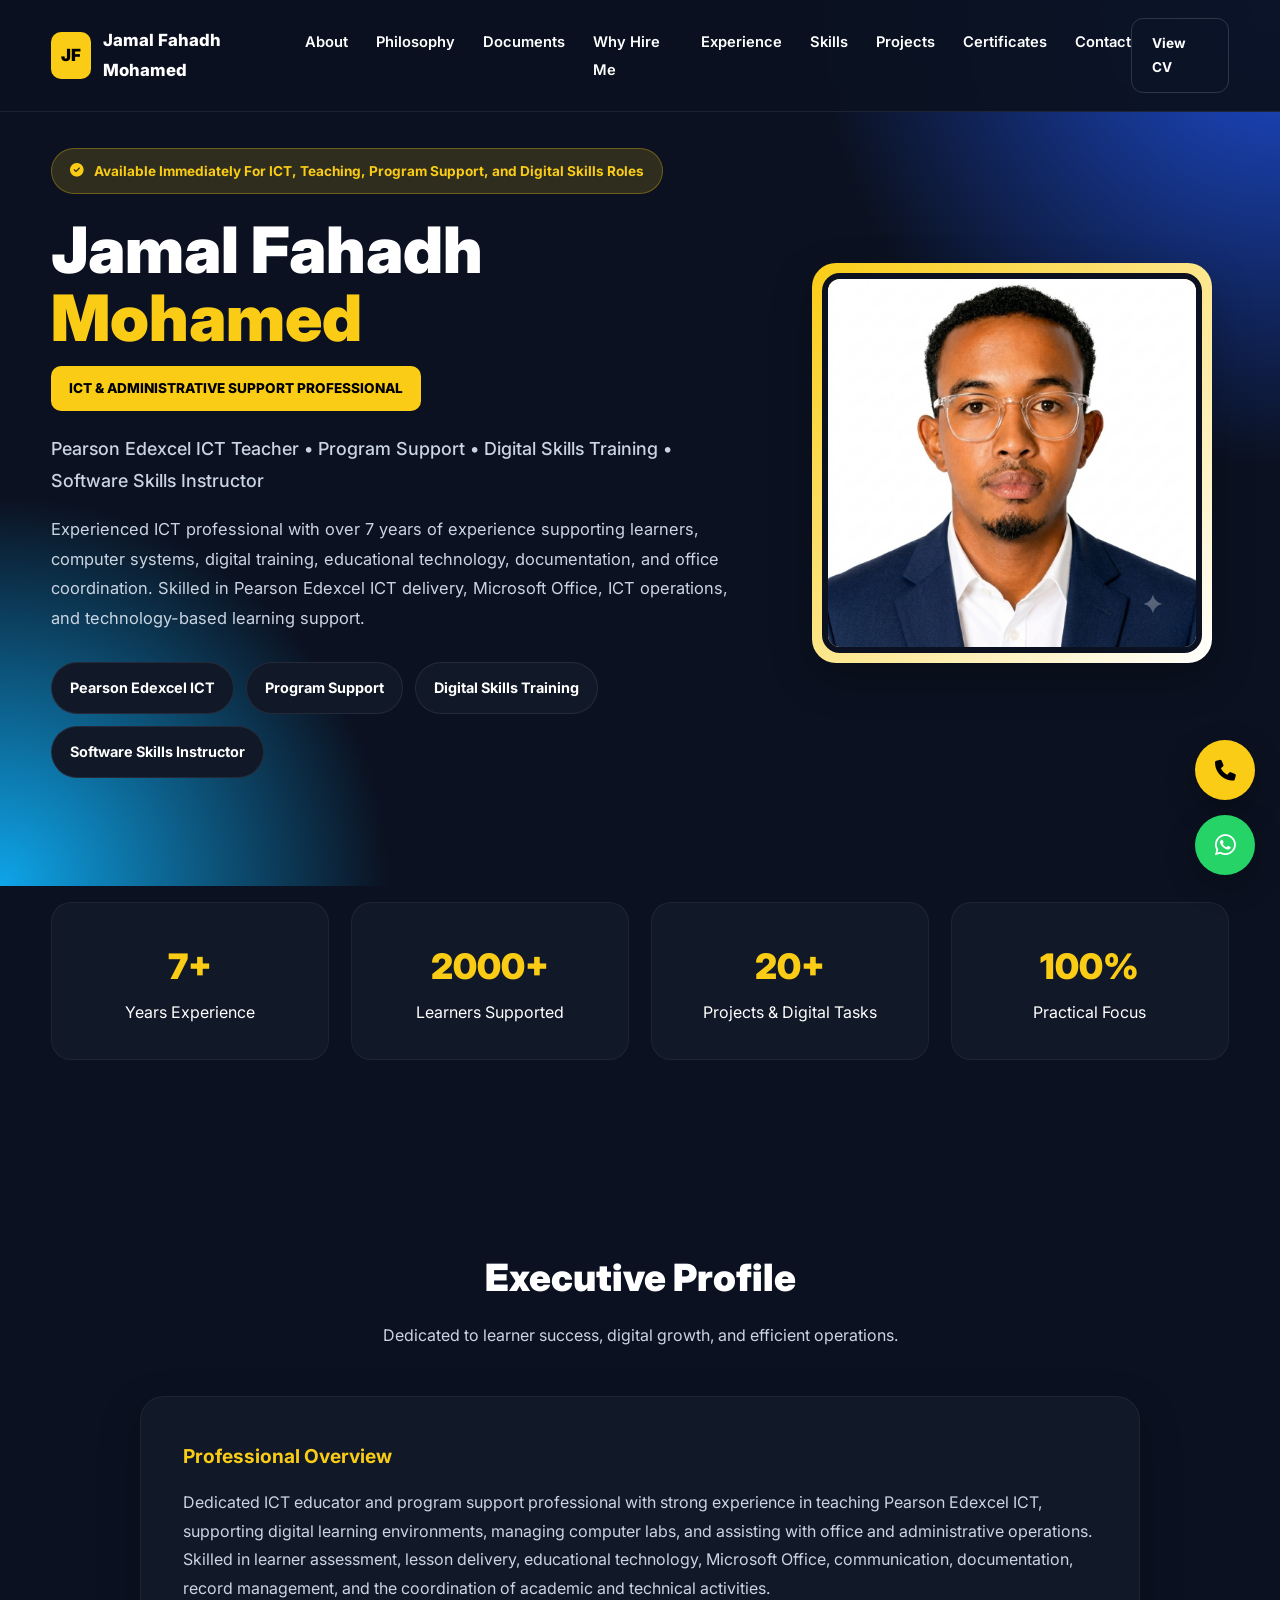
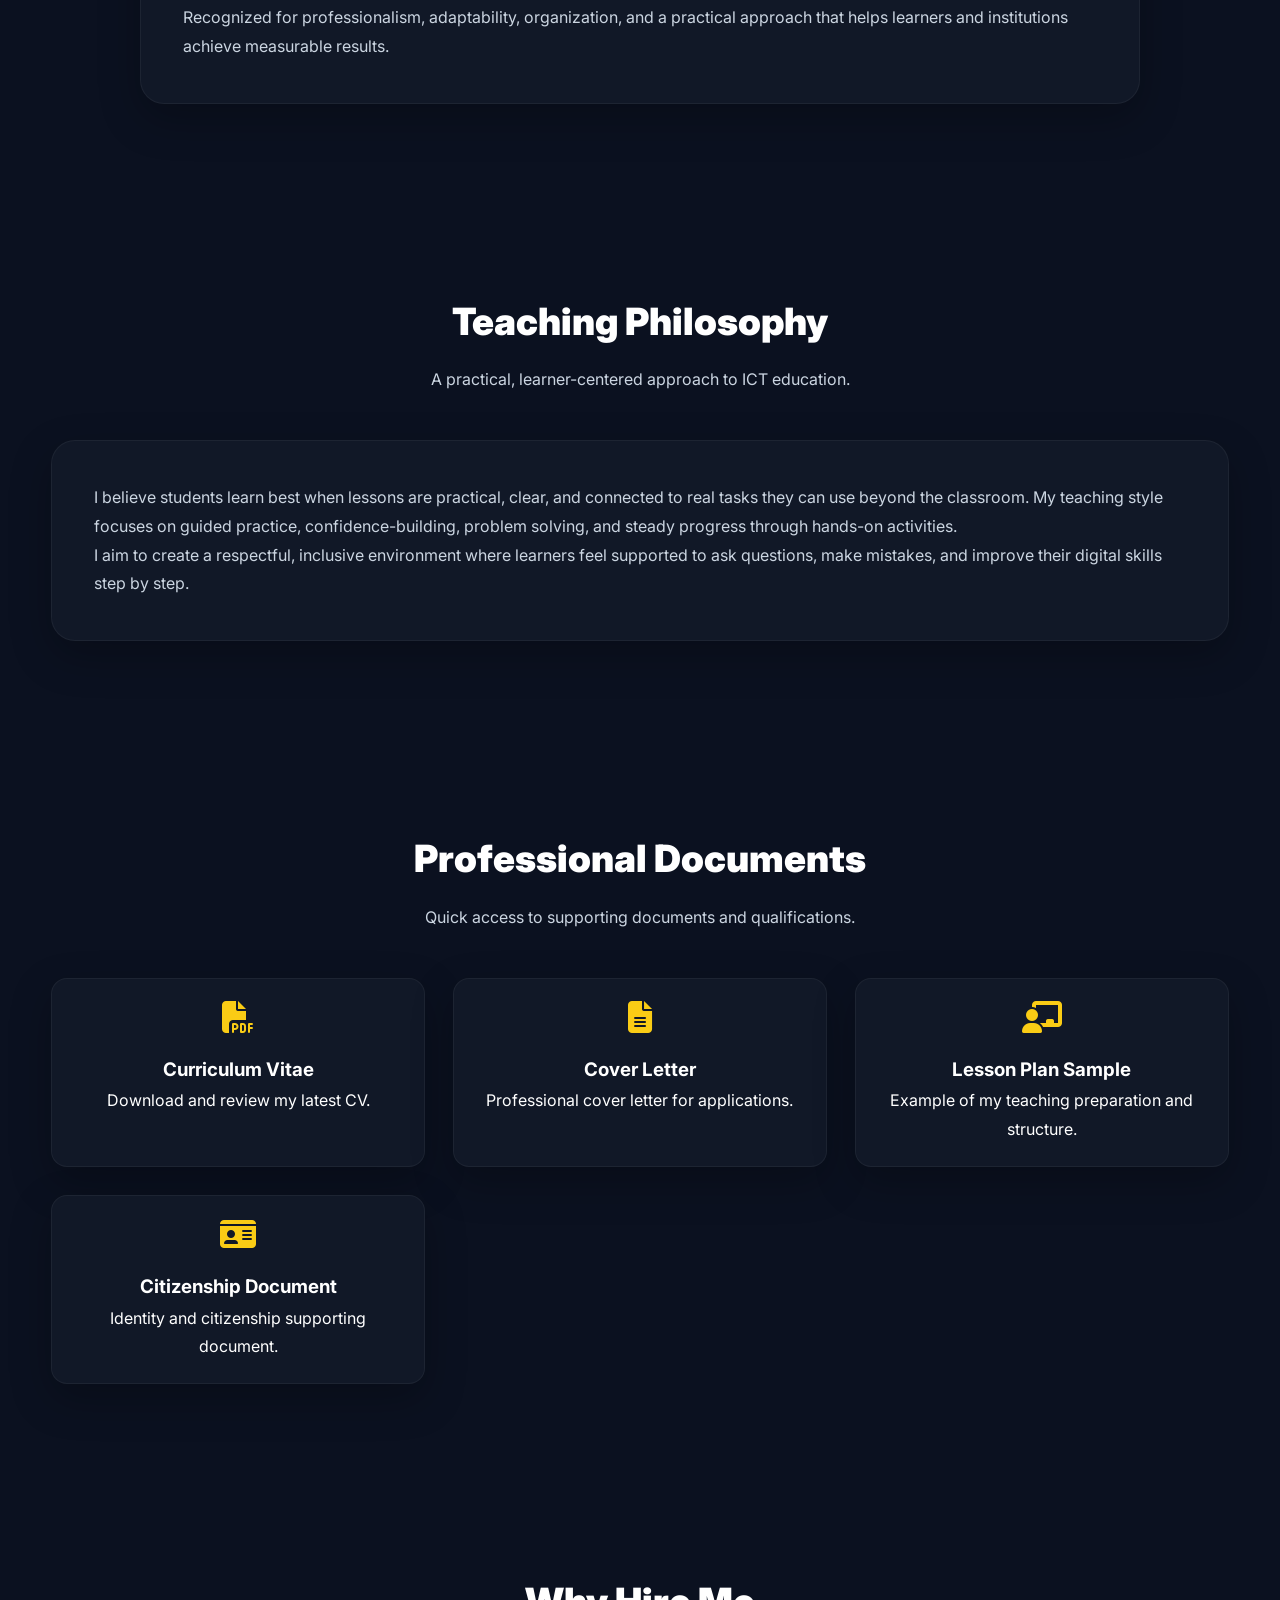
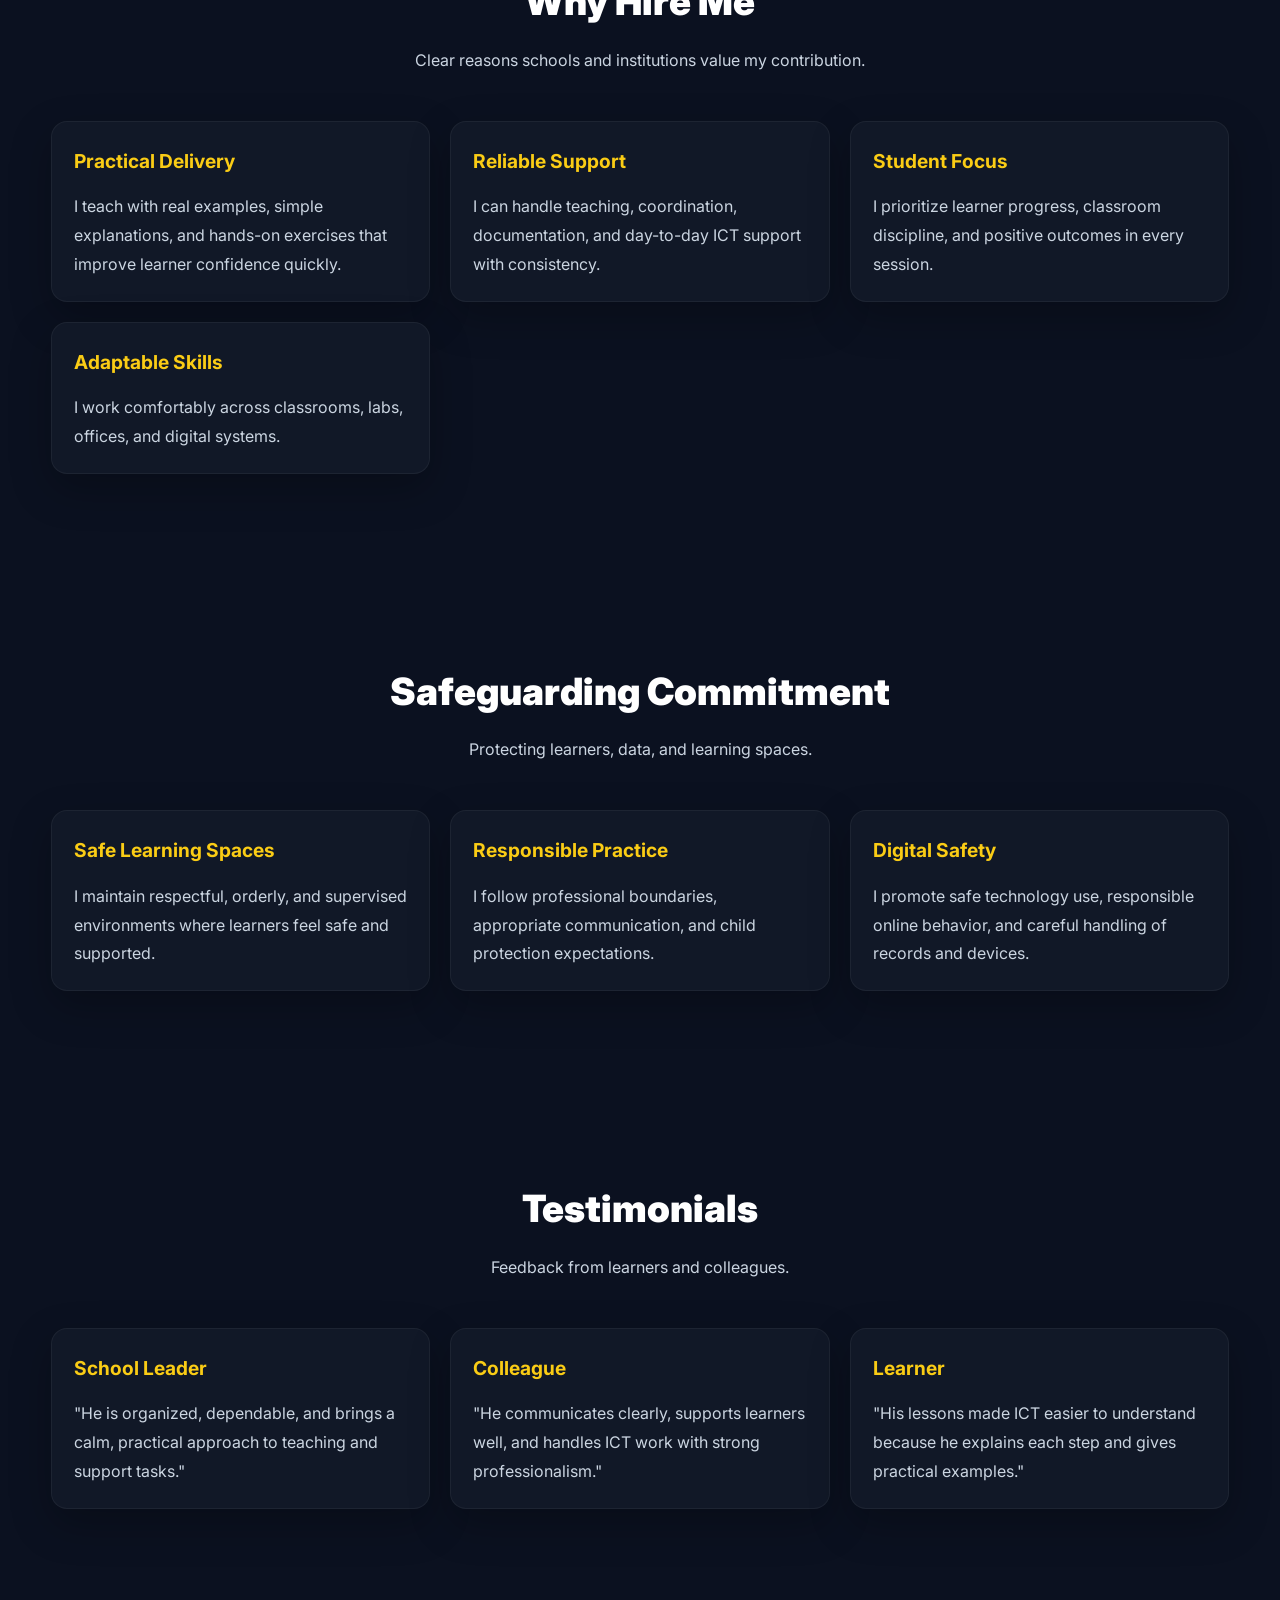
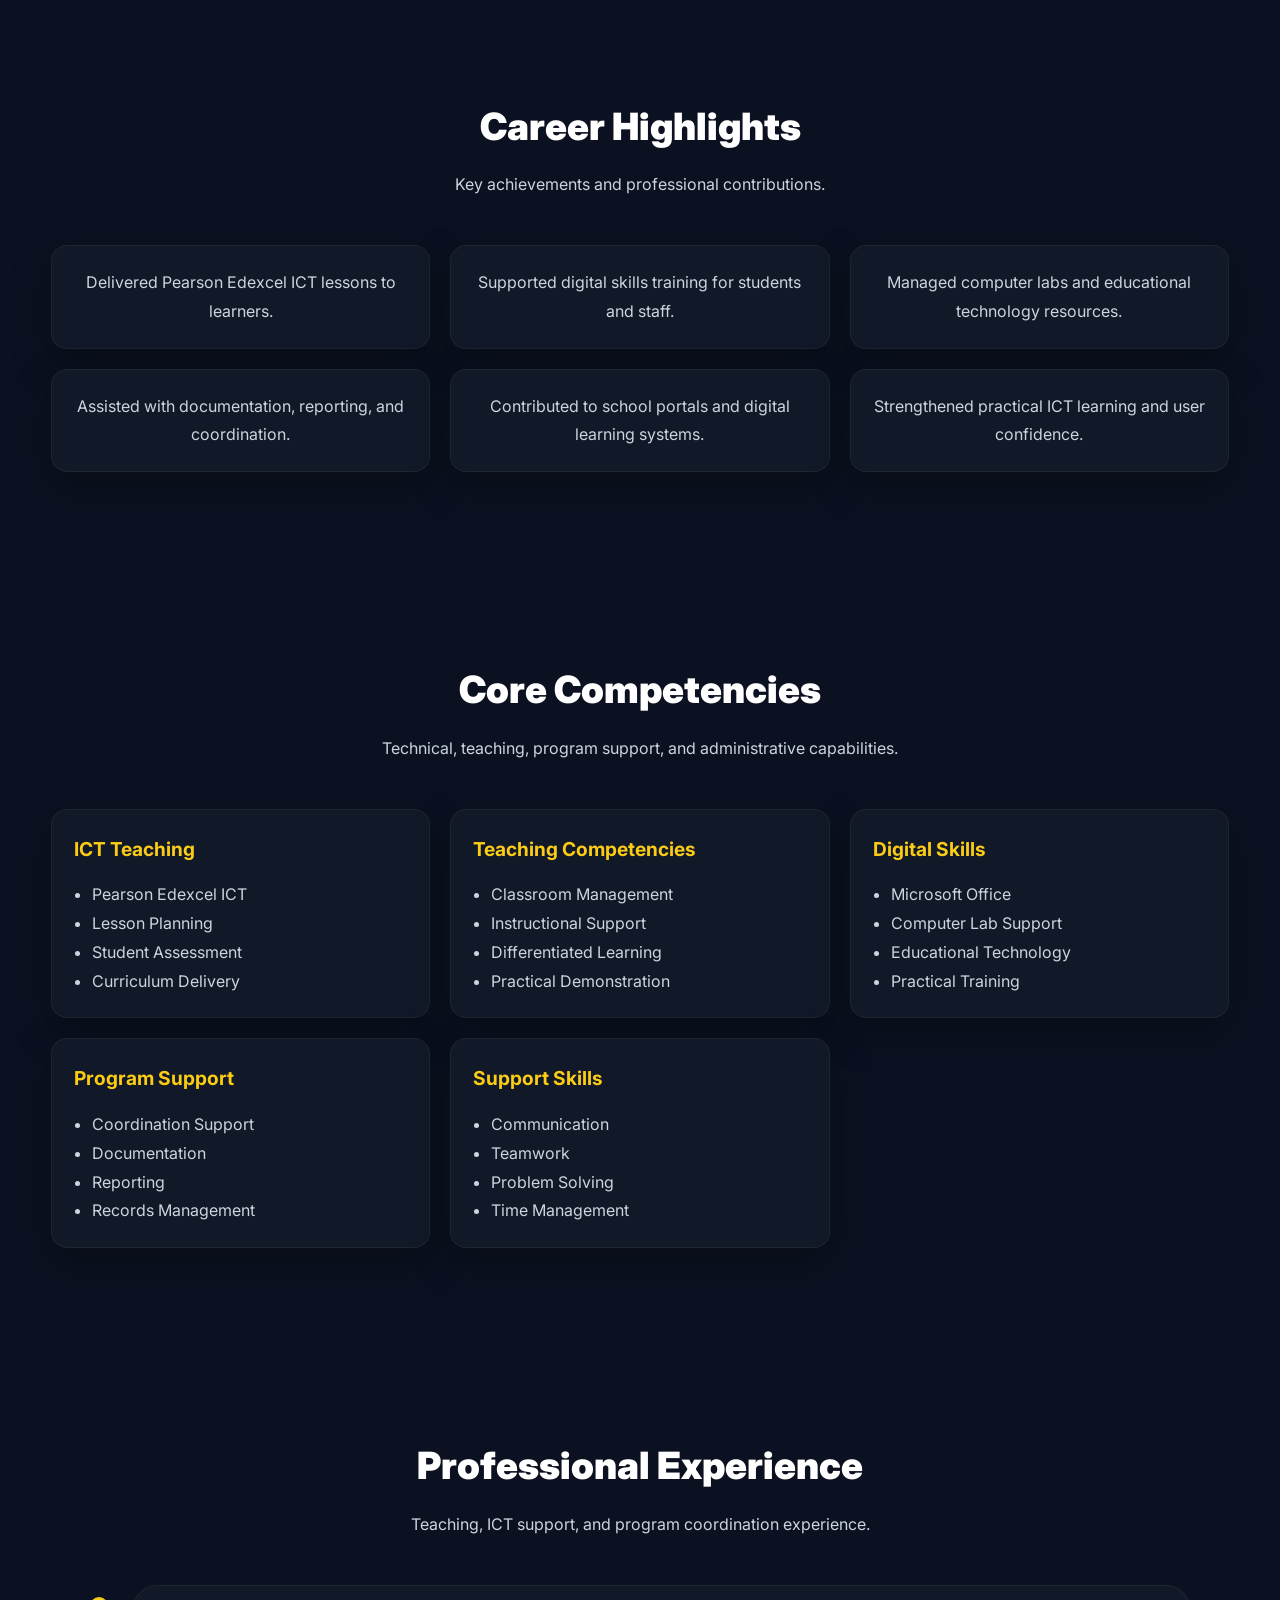
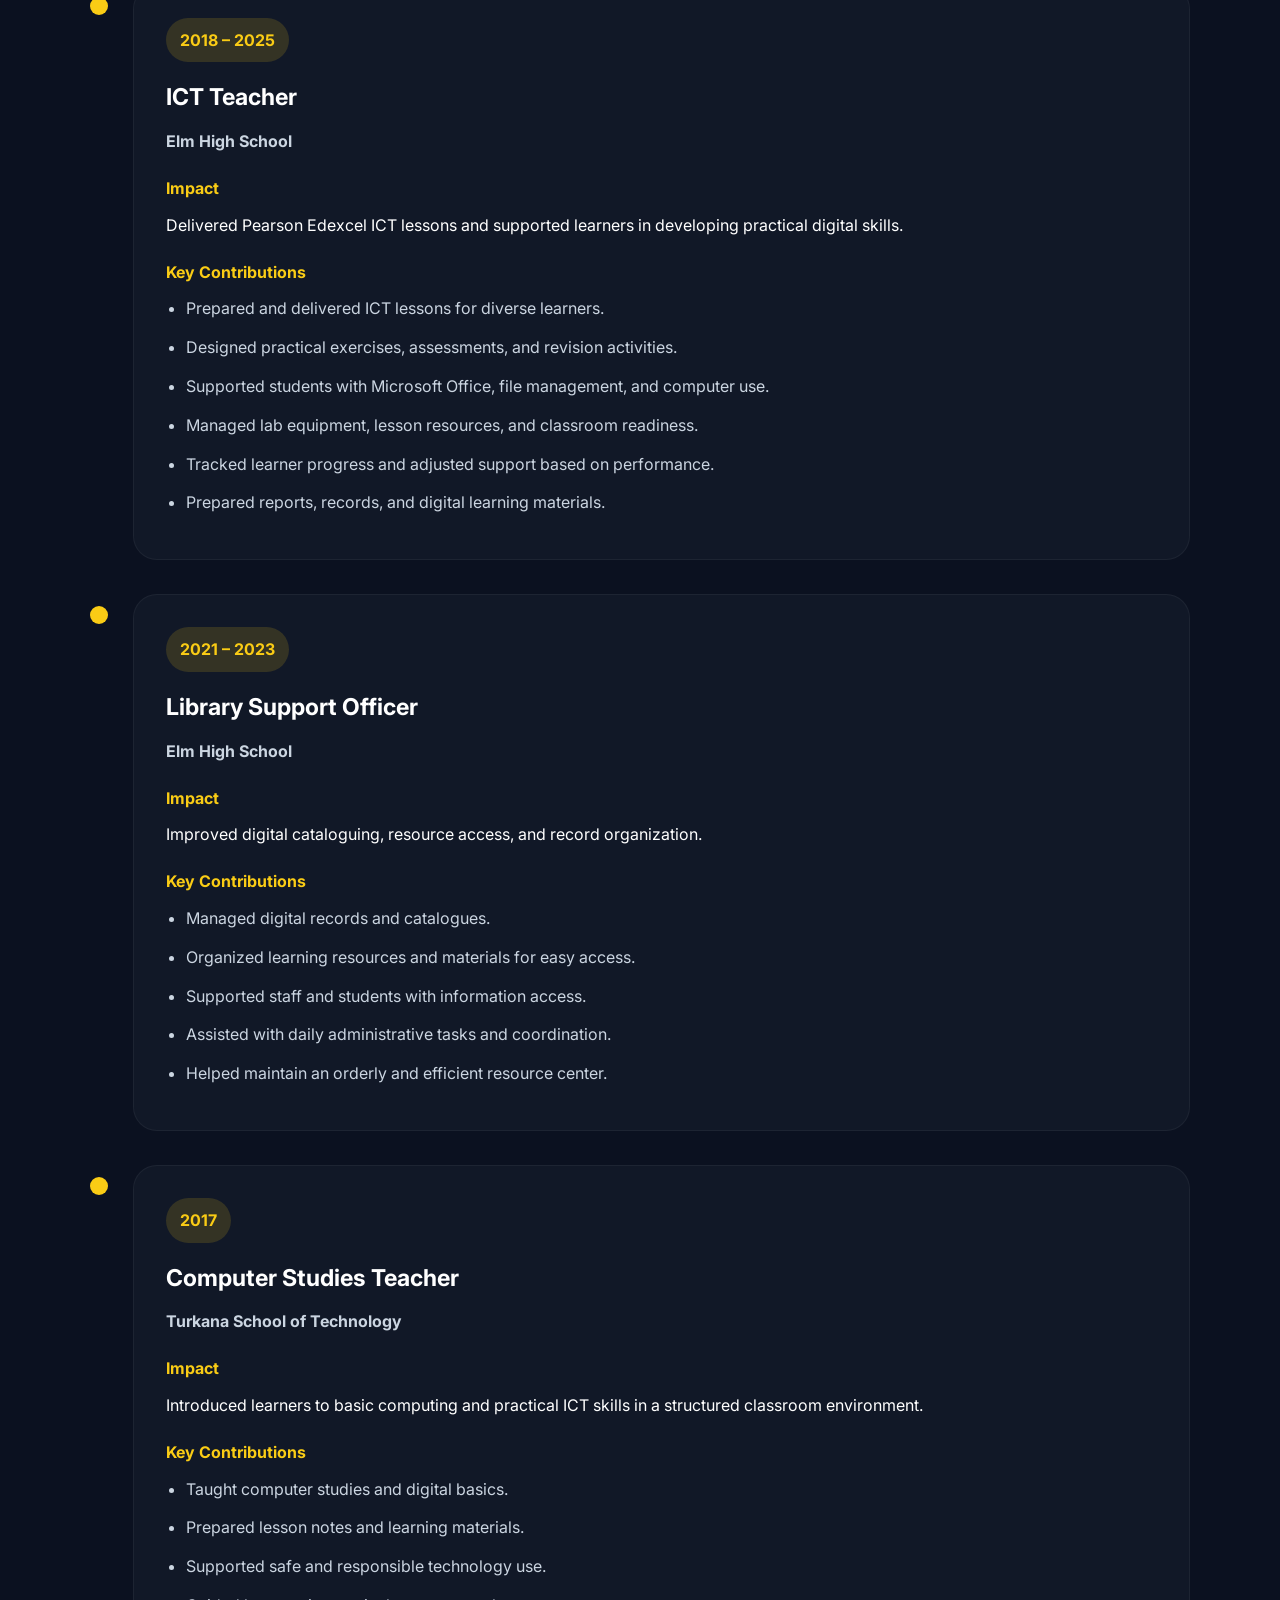
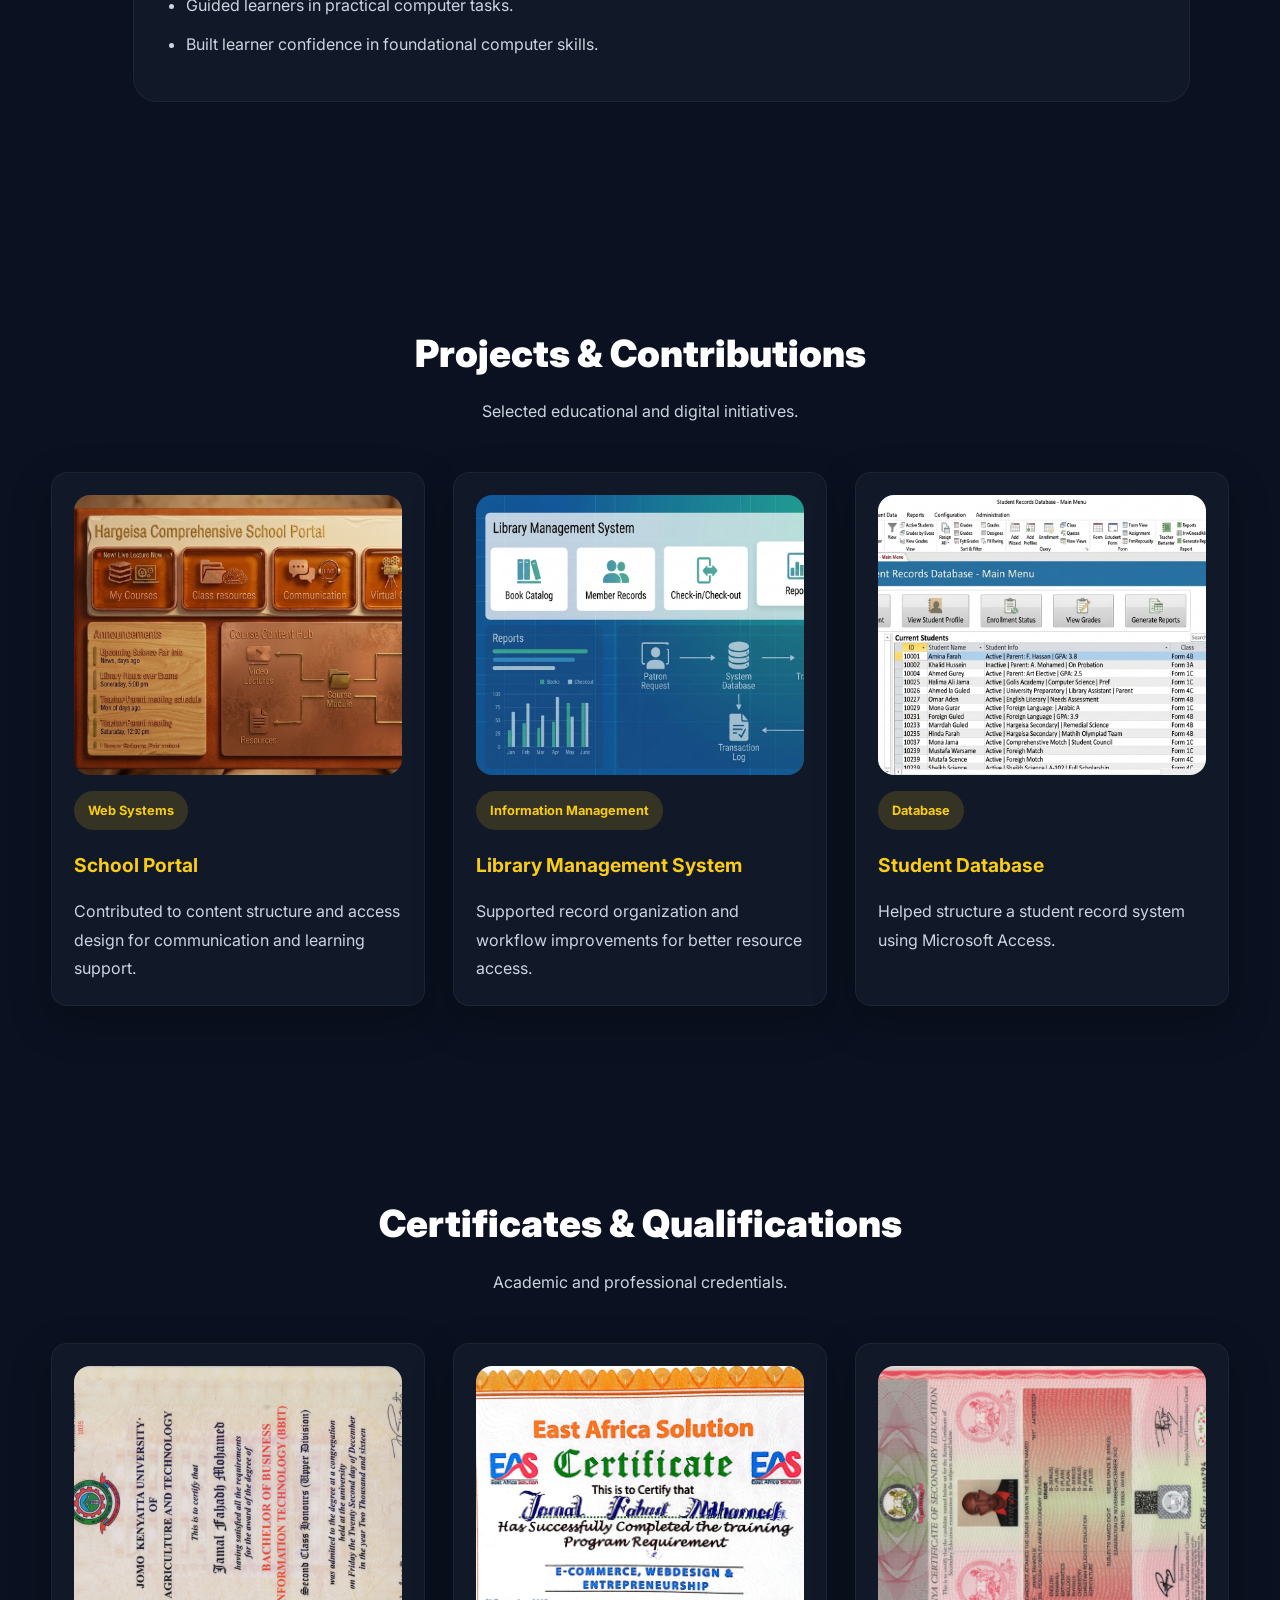
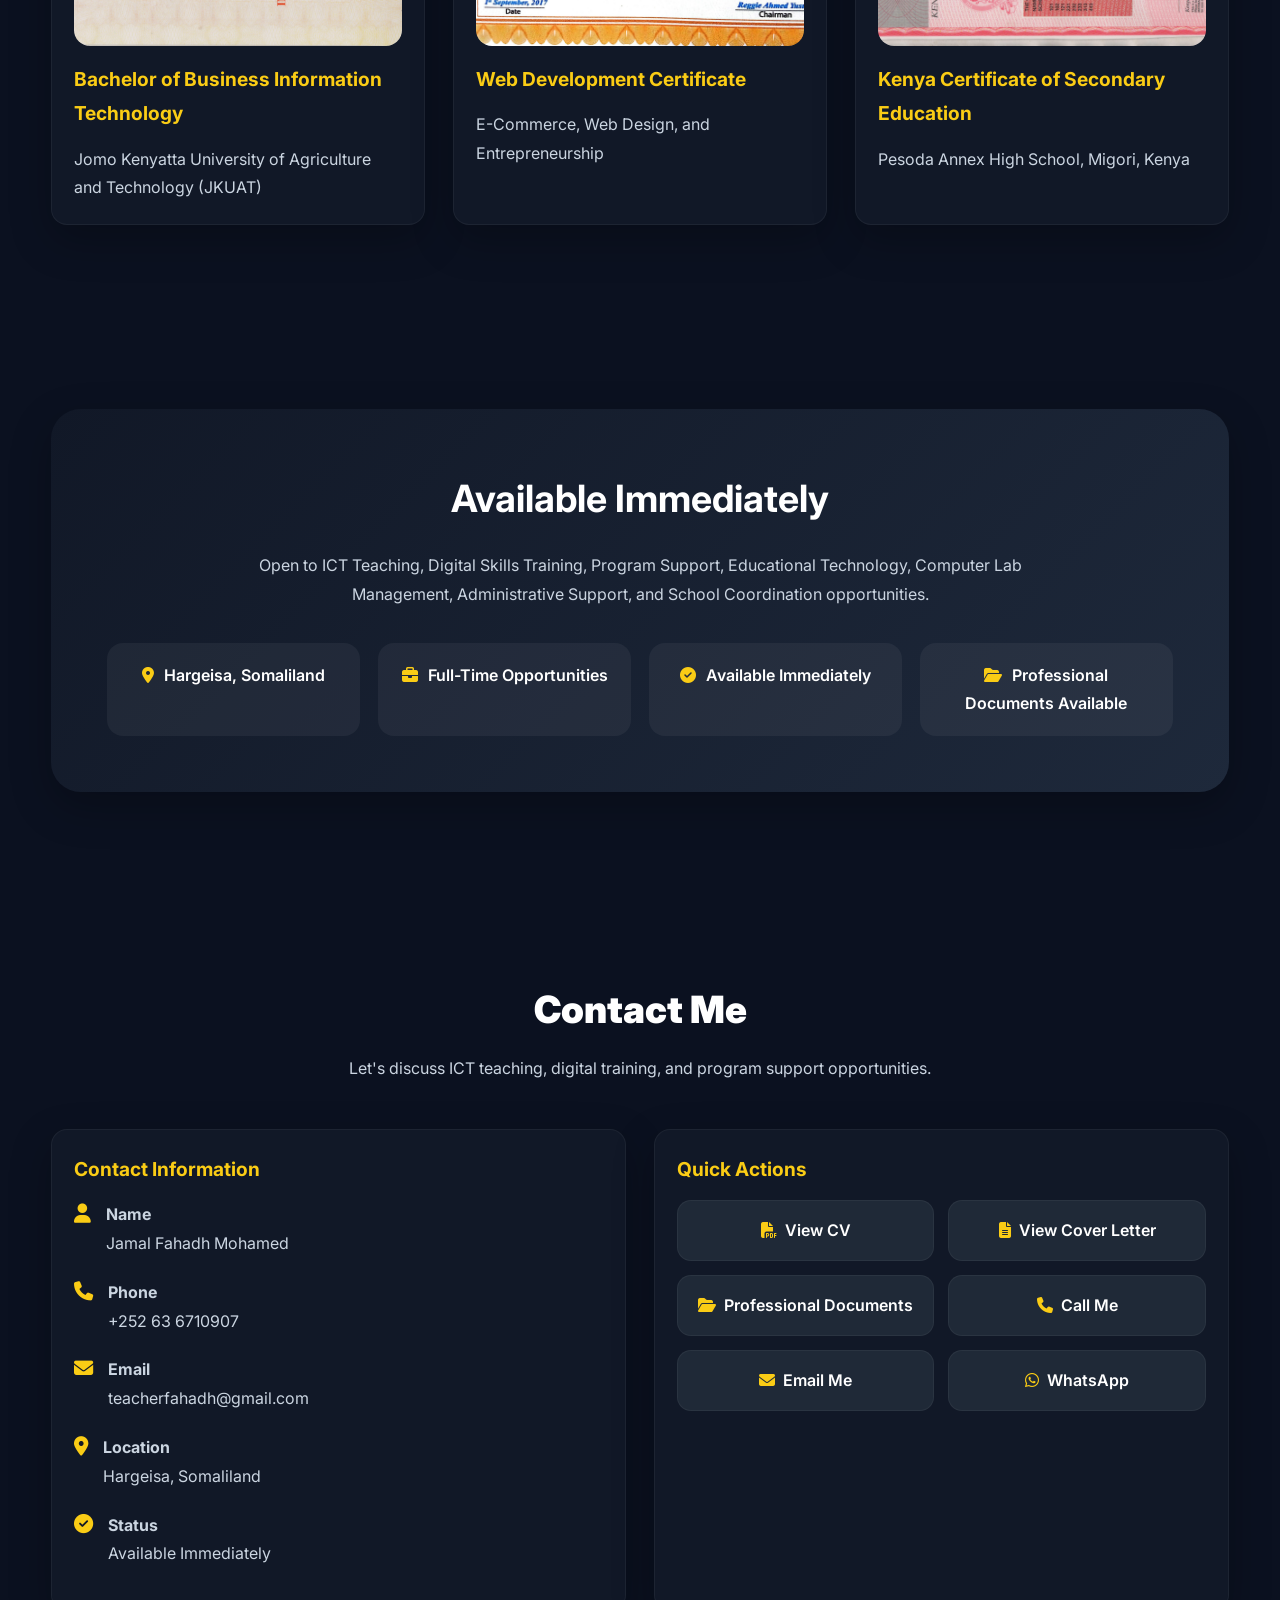
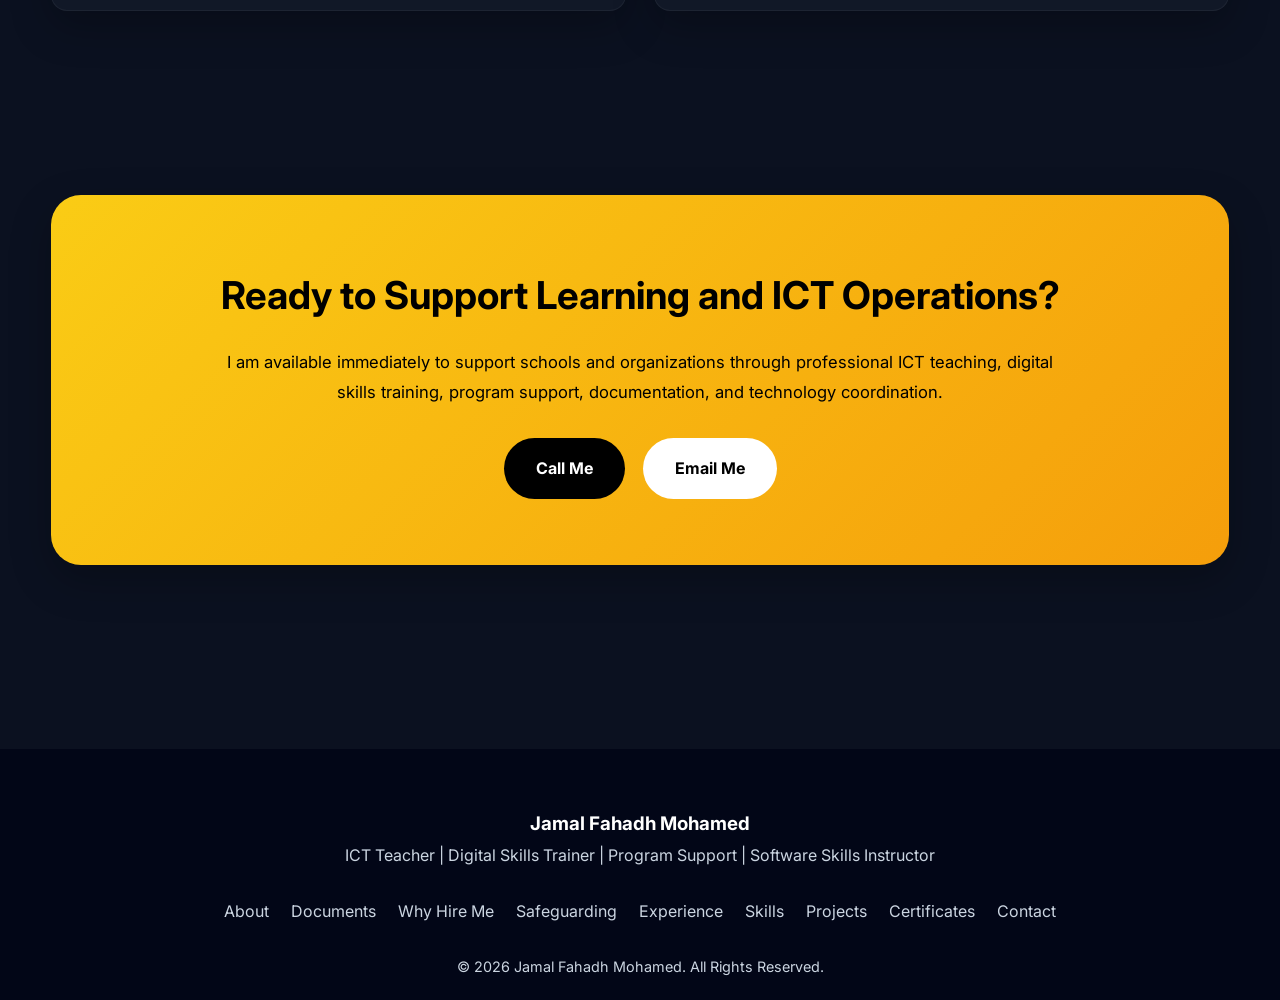
==== commit ce2ae4e2: "Update index.html" ====
--- a/index.html
+++ b/index.html
@@ -8,850 +8,130 @@
   <meta name="keywords" content="ICT Teacher Hargeisa, Pearson Edexcel ICT, Digital Skills Trainer Somaliland, Program Support, Software Skills Instructor" />
   <meta name="author" content="Jamal Fahadh Mohamed" />
   <meta name="theme-color" content="#0b1120" />
-
   <link rel="preconnect" href="https://fonts.googleapis.com" />
   <link rel="preconnect" href="https://fonts.gstatic.com" crossorigin />
   <link href="https://fonts.googleapis.com/css2?family=Inter:wght@300;400;500;600;700;800;900&display=swap" rel="stylesheet" />
   <link rel="stylesheet" href="https://cdnjs.cloudflare.com/ajax/libs/font-awesome/6.5.1/css/all.min.css" />
-
   <style>
-    :root{
-      --primary:#0b1120;
-      --secondary:#1e293b;
-      --accent:#facc15;
-      --text:#ffffff;
-      --muted:#cbd5e1;
-      --card:#111827;
-      --border:#334155;
-      --shadow:0 15px 40px rgba(0,0,0,.25);
-    }
-
-    *{
-      margin:0;
-      padding:0;
-      box-sizing:border-box;
-      scroll-behavior:smooth;
-      font-family:'Inter',sans-serif;
-    }
-
-    body{
-      background:var(--primary);
-      color:var(--text);
-      line-height:1.8;
-      overflow-x:hidden;
-    }
-
-    img{
-      max-width:100%;
-      display:block;
-    }
-
-    a{
-      text-decoration:none;
-    }
-
-    ul{
-      list-style:none;
-    }
-
-    .container{
-      width:min(1400px,92%);
-      margin:auto;
-    }
-
-    .skip-link{
-      position:absolute;
-      left:-999px;
-      top:auto;
-      width:1px;
-      height:1px;
-      overflow:hidden;
-    }
-
-    .skip-link:focus{
-      left:16px;
-      top:16px;
-      width:auto;
-      height:auto;
-      padding:10px 14px;
-      background:#fff;
-      color:#000;
-      border-radius:10px;
-      z-index:10000;
-      box-shadow:var(--shadow);
-    }
-
-    section{
-      padding:100px 0;
-    }
-
-    .section-title{
-      text-align:center;
-      margin-bottom:60px;
-    }
-
-    .section-title h2{
-      font-size:2.5rem;
-      font-weight:900;
-      margin-bottom:12px;
-    }
-
-    .section-title p{
-      color:var(--muted);
-      max-width:700px;
-      margin:auto;
-    }
-
-    header{
-      position:fixed;
-      top:0;
-      left:0;
-      width:100%;
-      z-index:999;
-      background:rgba(11,17,32,.95);
-      backdrop-filter:blur(12px);
-      border-bottom:1px solid rgba(255,255,255,.08);
-    }
-
-    .navbar{
-      display:flex;
-      justify-content:space-between;
-      align-items:center;
-      padding:18px 0;
-      position:relative;
-    }
-
-    .logo{
-      display:flex;
-      align-items:center;
-      gap:12px;
-      font-weight:800;
-      font-size:1.05rem;
-    }
-
-    .logo-box{
-      background:var(--accent);
-      color:#000;
-      font-weight:900;
-      padding:8px 10px;
-      border-radius:10px;
-    }
-
-    .menu{
-      display:flex;
-      gap:28px;
-    }
-
-    .menu a{
-      color:white;
-      font-size:.92rem;
-      font-weight:600;
-      transition:.3s;
-    }
-
-    .menu a:hover,
-    .menu a:focus-visible{
-      color:var(--accent);
-      outline:none;
-    }
-
-    .cv-btn{
-      padding:12px 20px;
-      border:1px solid rgba(255,255,255,.15);
-      border-radius:12px;
-      font-size:.85rem;
-      font-weight:700;
-      color:white;
-      transition:.3s;
-    }
-
-    .cv-btn:hover,
-    .cv-btn:focus-visible{
-      background:var(--accent);
-      color:black;
-      outline:none;
-    }
-
-    .menu-toggle{
-      display:none;
-      font-size:28px;
-      cursor:pointer;
-      background:none;
-      border:none;
-      color:#fff;
-    }
-
-    .menu-toggle:focus-visible{
-      outline:2px solid var(--accent);
-      outline-offset:4px;
-      border-radius:10px;
-    }
-
-    @media(max-width:950px){
-      .menu{
-        display:none;
-        position:absolute;
-        top:80px;
-        right:0;
-        background:#111827;
-        flex-direction:column;
-        padding:20px;
-        border-radius:16px;
-        width:260px;
-        box-shadow:var(--shadow);
-      }
-
-      .menu.show{
-        display:flex;
-      }
-
-      .menu-toggle{
-        display:block;
-      }
-    }
-
-    .hero{
-      padding-top:150px;
-      padding-bottom:120px;
-      background:
-        radial-gradient(circle at top right,#1d4ed8 0%,transparent 30%),
-        radial-gradient(circle at bottom left,#0ea5e9 0%,transparent 25%),
-        #0b1120;
-      position:relative;
-      overflow:hidden;
-    }
-
-    .hero-grid{
-      display:grid;
-      grid-template-columns:1.4fr .8fr;
-      align-items:center;
-      gap:60px;
-    }
-
-    @media(max-width:1000px){
-      .hero-grid{
-        grid-template-columns:1fr;
-        text-align:center;
-      }
-    }
-
-    .availability{
-      display:inline-flex;
-      align-items:center;
-      gap:10px;
-      padding:10px 18px;
-      border-radius:999px;
-      background:rgba(250,204,21,.15);
-      border:1px solid rgba(250,204,21,.3);
-      color:var(--accent);
-      font-size:.85rem;
-      font-weight:700;
-      margin-bottom:25px;
-      flex-wrap:wrap;
-    }
-
-    .hero h1{
-      font-size:4rem;
-      font-weight:900;
-      line-height:1.1;
-      margin-bottom:15px;
-    }
-
-    .hero h1 span{
-      color:var(--accent);
-    }
-
-    .hero-role{
-      display:inline-block;
-      padding:10px 18px;
-      background:var(--accent);
-      color:black;
-      font-weight:800;
-      font-size:.85rem;
-      text-transform:uppercase;
-      border-radius:10px;
-      margin-bottom:25px;
-    }
-
-    .hero-subtitle,
-    .hero-description,
-    .profile-card p,
-    .highlight-item,
-    .competency-card li,
-    .contact-list li,
-    .project-card p,
-    .certificate-card p,
-    .language-card span,
-    .testimonial-card p,
-    .why-card p,
-    .safeguard-card p{
-      color:var(--muted);
-    }
-
-    .hero-subtitle{
-      font-size:1.15rem;
-      font-weight:500;
-      margin-bottom:20px;
-    }
-
-    .hero-description{
-      font-size:1.05rem;
-      max-width:800px;
-      margin-bottom:35px;
-    }
-
-    .hero-badges{
-      display:flex;
-      flex-wrap:wrap;
-      gap:12px;
-    }
-
-    .hero-badge{
-      padding:12px 18px;
-      border-radius:999px;
-      background:#111827;
-      border:1px solid rgba(255,255,255,.08);
-      font-weight:700;
-      font-size:.9rem;
-      color:#fff;
-    }
-
-    .profile-wrapper{
-      display:flex;
-      justify-content:center;
-      padding:20px;
-    }
-
-    .profile-ring{
-      width:380px;
-      height:380px;
-      padding:10px;
-      background:linear-gradient(135deg,var(--accent),#fff);
-      border-radius:24px;
-      box-shadow:var(--shadow);
-      overflow:hidden;
-    }
-
-    .profile-img{
-      width:100%;
-      height:100%;
-      object-fit:cover;
-      object-position:center top;
-      border-radius:18px;
-      border:6px solid var(--primary);
-    }
-
-    .snapshot{
-      padding-top:20px;
-    }
-
-    .snapshot-grid{
-      display:grid;
-      grid-template-columns:repeat(4,1fr);
-      gap:25px;
-    }
-
-    .snapshot-card{
-      background:#111827;
-      padding:35px;
-      border-radius:20px;
-      text-align:center;
-      border:1px solid rgba(255,255,255,.05);
-    }
-
-    .snapshot-card h3{
-      font-size:2.3rem;
-      font-weight:900;
-      color:var(--accent);
-    }
-
-    .executive-profile{
-      max-width:1000px;
-      margin:auto;
-    }
-
-    .profile-card,
-    .highlight-item,
-    .competency-card,
-    .language-card,
-    .document-card,
-    .contact-card,
-    .project-card,
-    .certificate-card,
-    .testimonial-card,
-    .why-card,
-    .safeguard-card{
-      background:#111827;
-      padding:22px;
-      border-radius:16px;
-      border:1px solid rgba(255,255,255,.05);
-      box-shadow:var(--shadow);
-    }
-
-    .profile-card{
-      padding:45px;
-      border-radius:24px;
-    }
-
-    .profile-card h3,
-    .competency-card h3,
-    .language-card h3,
-    .contact-card h3,
-    .project-card h3,
-    .certificate-card h3,
-    .testimonial-card h3,
-    .why-card h3,
-    .safeguard-card h3{
-      color:var(--accent);
-      margin-bottom:14px;
-      font-size:1.2rem;
-    }
-
-    .highlights-grid,
-    .competency-grid,
-    .language-grid,
-    .testimonial-grid,
-    .why-grid,
-    .safeguard-grid{
-      display:grid;
-      grid-template-columns:repeat(auto-fit,minmax(280px,1fr));
-      gap:20px;
-    }
-
-    .highlight-item{
-      text-align:center;
-    }
-
-    .competency-card ul,
-    .contact-list{
-      padding-left:18px;
-      list-style:disc;
-    }
-
-    .timeline{
-      max-width:1100px;
-      margin:auto;
-    }
-
-    .timeline-item{
-      display:flex;
-      gap:25px;
-      margin-bottom:40px;
-    }
-
-    .timeline-dot{
-      width:18px;
-      height:18px;
-      background:var(--accent);
-      border-radius:50%;
-      margin-top:12px;
-      flex-shrink:0;
-    }
-
-    .timeline-content{
-      background:#111827;
-      padding:35px;
-      border-radius:24px;
-      flex:1;
-      border:1px solid rgba(255,255,255,.05);
-    }
-
-    .timeline-year{
-      display:inline-block;
-      padding:8px 14px;
-      background:rgba(250,204,21,.15);
-      color:var(--accent);
-      font-weight:700;
-      border-radius:999px;
-      margin-bottom:15px;
-    }
-
-    .timeline-content h3{
-      margin-bottom:8px;
-      color:#fff;
-      font-size:1.5rem;
-    }
-
-    .timeline-content h4{
-      color:var(--muted);
-      margin-bottom:20px;
-    }
-
-    .experience-block{
-      margin-top:20px;
-    }
-
-    .experience-block h5{
-      color:var(--accent);
-      margin-bottom:10px;
-      font-size:1rem;
-    }
-
-    .experience-block ul{
-      padding-left:20px;
-      list-style:disc;
-    }
-
-    .experience-block li{
-      color:var(--muted);
-      margin-bottom:10px;
-    }
-
-    .projects-grid,
-    .certificate-grid,
-    .document-grid{
-      display:grid;
-      grid-template-columns:repeat(auto-fit,minmax(320px,1fr));
-      gap:30px;
-    }
-
-    .project-image,
-    .certificate-card img,
-    .document-card img{
-      width:100%;
-      border-radius:16px;
-      margin-bottom:16px;
-      object-fit:cover;
-    }
-
-    .project-image,
-    .certificate-card img{
-      height:280px;
-      object-position:center top;
-    }
-
-    .document-card img{
-      height:220px;
-      object-position:center top;
-    }
-
-    .project-tag{
-      display:inline-block;
-      background:rgba(250,204,21,.15);
-      color:var(--accent);
-      padding:8px 14px;
-      border-radius:999px;
-      font-size:.8rem;
-      font-weight:700;
-      margin-bottom:18px;
-    }
-
-    .document-card{
-      display:block;
-      text-align:center;
-      color:white;
-      transition:.3s;
-    }
-
-    .document-card:hover,
-    .document-card:focus-visible{
-      transform:translateY(-8px);
-      outline:none;
-    }
-
-    .document-card i{
-      font-size:2rem;
-      margin-bottom:20px;
-      color:var(--accent);
-    }
-
-    .availability-box{
-      background:linear-gradient(135deg,#111827,#1e293b);
-      padding:60px;
-      border-radius:30px;
-      text-align:center;
-      box-shadow:var(--shadow);
-    }
-
-    .availability-box h2{
-      font-size:2.5rem;
-      margin-bottom:20px;
-    }
-
-    .availability-box p{
-      max-width:850px;
-      margin:auto;
-      color:var(--muted);
-    }
-
-    .availability-items{
-      margin-top:35px;
-      display:grid;
-      grid-template-columns:repeat(auto-fit,minmax(250px,1fr));
-      gap:20px;
-    }
-
-    .availability-items div{
-      background:rgba(255,255,255,.05);
-      padding:20px;
-      border-radius:16px;
-      font-weight:600;
-    }
-
-    .availability-items i{
-      color:var(--accent);
-      margin-right:10px;
-    }
-
-    .contact-wrapper{
-      display:grid;
-      grid-template-columns:1fr 1fr;
-      gap:30px;
-    }
-
-    .contact-item{
-      display:flex;
-      gap:15px;
-      margin-bottom:22px;
-      align-items:flex-start;
-      color:var(--muted);
-    }
-
-    .contact-item i{
-      color:var(--accent);
-      font-size:1.2rem;
-      margin-top:4px;
-    }
-
-    .action-buttons{
-      display:grid;
-      grid-template-columns:1fr 1fr;
-      gap:15px;
-    }
-
-    .action-btn{
-      background:#1f2937;
-      padding:16px;
-      border-radius:14px;
-      text-align:center;
-      color:white;
-      border:1px solid rgba(255,255,255,.05);
-      transition:.3s ease;
-      font-weight:600;
-    }
-
-    .action-btn:hover,
-    .action-btn:focus-visible{
-      transform:translateY(-4px);
-      outline:none;
-    }
-
-    .action-btn i{
-      margin-right:8px;
-      color:var(--accent);
-    }
-
-    .cta-box{
-      background:linear-gradient(135deg,#facc15,#f59e0b);
-      padding:70px 40px;
-      border-radius:30px;
-      text-align:center;
-      color:#000;
-      box-shadow:var(--shadow);
-    }
-
-    .cta-box h2{
-      font-size:2.5rem;
-      margin-bottom:20px;
-    }
-
-    .cta-box p{
-      max-width:850px;
-      margin:auto;
-      font-size:1.05rem;
-    }
-
-    .cta-buttons{
-      display:flex;
-      justify-content:center;
-      gap:20px;
-      flex-wrap:wrap;
-      margin-top:35px;
-    }
-
-    .btn-primary-cta,
-    .btn-secondary-cta{
-      padding:16px 32px;
-      border-radius:50px;
-      font-weight:700;
-    }
-
-    .btn-primary-cta{
-      background:#000;
-      color:#fff;
-    }
-
-    .btn-secondary-cta{
-      background:#fff;
-      color:#000;
-    }
-
-    footer{
-      margin-top:100px;
-      padding:60px 0 20px;
-      background:#020617;
-    }
-
-    .footer-content{
-      text-align:center;
-    }
-
-    .footer-content p{
-      color:#cbd5e1;
-    }
-
-    .footer-links{
-      display:flex;
-      justify-content:center;
-      gap:25px;
-      flex-wrap:wrap;
-      margin:30px 0;
-    }
-
-    .footer-links a{
-      color:#cbd5e1;
-    }
-
-    .footer-links a:hover,
-    .footer-links a:focus-visible{
-      color:var(--accent);
-      outline:none;
-    }
-
-    .copyright{
-      color:#94a3b8;
-      font-size:.9rem;
-    }
-
-    .call-float,
-    .whatsapp-float{
-      position:fixed;
-      right:25px;
-      width:60px;
-      height:60px;
-      border-radius:50%;
-      display:flex;
-      align-items:center;
-      justify-content:center;
-      box-shadow:0 10px 30px rgba(0,0,0,.25);
-      z-index:999;
-    }
-
-    .call-float{
-      bottom:100px;
-      background:#facc15;
-      font-size:1.3rem;
-      color:#000;
-    }
-
-    .whatsapp-float{
-      bottom:25px;
-      background:#25d366;
-      font-size:1.5rem;
-      color:#fff;
-    }
-
-    .animate-section{
-      opacity:0;
-      transform:translateY(30px);
-      transition:all .7s ease;
-    }
-
-    .show-animation{
-      opacity:1;
-      transform:translateY(0);
-    }
-
-    @media(max-width:900px){
-      .contact-wrapper{
-        grid-template-columns:1fr;
-      }
-
-      .action-buttons{
-        grid-template-columns:1fr;
-      }
-
-      .cta-box{
-        padding:50px 25px;
-      }
-
-      .cta-box h2{
-        font-size:1.9rem;
-      }
-
-      .profile-ring{
-        width:320px;
-        height:320px;
-      }
-    }
-
-    @media(max-width:768px){
-      .hero h1{
-        font-size:2.8rem;
-      }
-
-      .hero-badges{
-        justify-content:center;
-      }
-
-      .snapshot-grid{
-        grid-template-columns:1fr;
-      }
-
-      .timeline-item{
-        flex-direction:column;
-      }
-
-      .timeline-dot{
-        display:none;
-      }
-
-      .projects-grid,
-      .certificate-grid,
-      .document-grid{
-        grid-template-columns:1fr;
-      }
-    }
-
-    @media(prefers-reduced-motion:reduce){
-      html{
-        scroll-behavior:auto;
-      }
-
-      *,
-      *::before,
-      *::after{
-        transition:none !important;
-        animation:none !important;
-      }
-    }
+    :root{--primary:#0b1120;--accent:#facc15;--text:#ffffff;--muted:#cbd5e1;--card:#111827;--shadow:0 15px 40px rgba(0,0,0,.25)}
+    *{margin:0;padding:0;box-sizing:border-box;scroll-behavior:smooth;font-family:'Inter',sans-serif}
+    body{background:var(--primary);color:var(--text);line-height:1.8;overflow-x:hidden}
+    img{max-width:100%;display:block}
+    a{text-decoration:none}
+    ul{list-style:none}
+    .container{width:min(1400px,92%);margin:auto}
+    .skip-link{position:absolute;left:-999px;top:auto;width:1px;height:1px;overflow:hidden}
+    .skip-link:focus{left:16px;top:16px;width:auto;height:auto;padding:10px 14px;background:#fff;color:#000;border-radius:10px;z-index:10000;box-shadow:var(--shadow)}
+    section{padding:92px 0}
+    .section-title{text-align:center;margin-bottom:46px}
+    .section-title h2{font-size:2.35rem;font-weight:900;margin-bottom:10px}
+    .section-title p{color:var(--muted);max-width:760px;margin:auto}
+    header{position:fixed;top:0;left:0;width:100%;z-index:999;background:rgba(11,17,32,.95);backdrop-filter:blur(12px);border-bottom:1px solid rgba(255,255,255,.08)}
+    .navbar{display:flex;justify-content:space-between;align-items:center;padding:18px 0;position:relative}
+    .logo{display:flex;align-items:center;gap:12px;font-weight:800;font-size:1.05rem}
+    .logo-box{background:var(--accent);color:#000;font-weight:900;padding:8px 10px;border-radius:10px}
+    .menu{display:flex;gap:28px}
+    .menu a{color:#fff;font-size:.92rem;font-weight:600;transition:.3s}
+    .menu a:hover,.menu a:focus-visible{color:var(--accent);outline:none}
+    .cv-btn{padding:12px 20px;border:1px solid rgba(255,255,255,.15);border-radius:12px;font-size:.85rem;font-weight:700;color:#fff;transition:.3s}
+    .cv-btn:hover,.cv-btn:focus-visible{background:var(--accent);color:#000;outline:none}
+    .menu-toggle{display:none;font-size:28px;cursor:pointer;background:none;border:none;color:#fff}
+    .menu-toggle:focus-visible{outline:2px solid var(--accent);outline-offset:4px;border-radius:10px}
+    @media(max-width:950px){.menu{display:none;position:absolute;top:80px;right:0;background:#111827;flex-direction:column;padding:20px;border-radius:16px;width:260px;box-shadow:var(--shadow)}.menu.show{display:flex}.menu-toggle{display:block}}
+    .hero{padding-top:148px;padding-bottom:108px;background:radial-gradient(circle at top right,#1d4ed8 0%,transparent 30%),radial-gradient(circle at bottom left,#0ea5e9 0%,transparent 25%),#0b1120;overflow:hidden}
+    .hero-grid{display:grid;grid-template-columns:1.35fr .85fr;align-items:center;gap:54px}
+    @media(max-width:1000px){.hero-grid{grid-template-columns:1fr;text-align:center}}
+    .availability{display:inline-flex;align-items:center;gap:10px;padding:10px 18px;border-radius:999px;background:rgba(250,204,21,.15);border:1px solid rgba(250,204,21,.3);color:var(--accent);font-size:.85rem;font-weight:700;margin-bottom:22px;flex-wrap:wrap}
+    .hero h1{font-size:4rem;font-weight:900;line-height:1.06;margin-bottom:14px}
+    .hero h1 span{color:var(--accent)}
+    .hero-role{display:inline-block;padding:10px 18px;background:var(--accent);color:#000;font-weight:800;font-size:.85rem;text-transform:uppercase;border-radius:10px;margin-bottom:22px}
+    .hero-subtitle,.hero-description,.profile-card p,.highlight-item,.competency-card li,.project-card p,.certificate-card p,.language-card span,.testimonial-card p,.why-card p,.safeguard-card p{color:var(--muted)}
+    .hero-subtitle{font-size:1.12rem;font-weight:500;margin-bottom:18px}
+    .hero-description{font-size:1.03rem;max-width:800px;margin-bottom:28px}
+    .hero-badges{display:flex;flex-wrap:wrap;gap:12px}
+    .hero-badge{padding:12px 18px;border-radius:999px;background:#111827;border:1px solid rgba(255,255,255,.08);font-weight:700;font-size:.9rem;color:#fff}
+    .profile-wrapper{display:flex;justify-content:center;padding:12px}
+    .profile-ring{width:400px;height:400px;padding:10px;background:linear-gradient(135deg,var(--accent),#fff);border-radius:24px;box-shadow:var(--shadow);overflow:hidden}
+    .profile-img{width:100%;height:100%;object-fit:cover;object-position:center top;border-radius:18px;border:6px solid var(--primary)}
+    .snapshot{padding-top:16px}
+    .snapshot-grid{display:grid;grid-template-columns:repeat(4,1fr);gap:22px}
+    .snapshot-card{background:#111827;padding:32px;border-radius:20px;text-align:center;border:1px solid rgba(255,255,255,.05)}
+    .snapshot-card h3{font-size:2.2rem;font-weight:900;color:var(--accent)}
+    .executive-profile{max-width:1000px;margin:auto}
+    .profile-card,.highlight-item,.competency-card,.language-card,.document-card,.contact-card,.project-card,.certificate-card,.testimonial-card,.why-card,.safeguard-card{background:#111827;padding:22px;border-radius:16px;border:1px solid rgba(255,255,255,.05);box-shadow:var(--shadow)}
+    .profile-card{padding:42px;border-radius:24px}
+    .profile-card h3,.competency-card h3,.language-card h3,.contact-card h3,.project-card h3,.certificate-card h3,.testimonial-card h3,.why-card h3,.safeguard-card h3{color:var(--accent);margin-bottom:14px;font-size:1.2rem}
+    .highlights-grid,.competency-grid,.language-grid,.testimonial-grid,.why-grid,.safeguard-grid{display:grid;grid-template-columns:repeat(auto-fit,minmax(280px,1fr));gap:20px}
+    .highlight-item{text-align:center}
+    .competency-card ul,.contact-list{padding-left:18px;list-style:disc}
+    .timeline{max-width:1100px;margin:auto}
+    .timeline-item{display:flex;gap:25px;margin-bottom:34px}
+    .timeline-dot{width:18px;height:18px;background:var(--accent);border-radius:50%;margin-top:12px;flex-shrink:0}
+    .timeline-content{background:#111827;padding:32px;border-radius:24px;flex:1;border:1px solid rgba(255,255,255,.05)}
+    .timeline-year{display:inline-block;padding:8px 14px;background:rgba(250,204,21,.15);color:var(--accent);font-weight:700;border-radius:999px;margin-bottom:15px}
+    .timeline-content h3{margin-bottom:8px;color:#fff;font-size:1.45rem}
+    .timeline-content h4{color:var(--muted);margin-bottom:18px}
+    .experience-block{margin-top:18px}
+    .experience-block h5{color:var(--accent);margin-bottom:8px;font-size:1rem}
+    .experience-block ul{padding-left:20px;list-style:disc}
+    .experience-block li{color:var(--muted);margin-bottom:10px}
+    .projects-grid,.certificate-grid,.document-grid{display:grid;grid-template-columns:repeat(auto-fit,minmax(320px,1fr));gap:28px}
+    .project-image,.certificate-card img,.document-card img{width:100%;border-radius:16px;margin-bottom:16px;object-fit:cover}
+    .project-image,.certificate-card img{height:280px;object-position:center top}
+    .document-card img{height:220px;object-position:center top}
+    .project-tag{display:inline-block;background:rgba(250,204,21,.15);color:var(--accent);padding:8px 14px;border-radius:999px;font-size:.8rem;font-weight:700;margin-bottom:18px}
+    .document-card{display:block;text-align:center;color:#fff;transition:.3s}
+    .document-card:hover,.document-card:focus-visible{transform:translateY(-8px);outline:none}
+    .document-card i{font-size:2rem;margin-bottom:20px;color:var(--accent)}
+    .availability-box{background:linear-gradient(135deg,#111827,#1e293b);padding:56px;border-radius:30px;text-align:center;box-shadow:var(--shadow)}
+    .availability-box h2{font-size:2.35rem;margin-bottom:18px}
+    .availability-box p{max-width:860px;margin:auto;color:var(--muted)}
+    .availability-items{margin-top:34px;display:grid;grid-template-columns:repeat(auto-fit,minmax(250px,1fr));gap:18px}
+    .availability-items div{background:rgba(255,255,255,.05);padding:18px;border-radius:16px;font-weight:600}
+    .availability-items i{color:var(--accent);margin-right:10px}
+    .contact-wrapper{display:grid;grid-template-columns:1fr 1fr;gap:28px}
+    .contact-item{display:flex;gap:15px;margin-bottom:20px;align-items:flex-start;color:var(--muted)}
+    .contact-item i{color:var(--accent);font-size:1.2rem;margin-top:4px}
+    .action-buttons{display:grid;grid-template-columns:1fr 1fr;gap:14px}
+    .action-btn{background:#1f2937;padding:15px;border-radius:14px;text-align:center;color:#fff;border:1px solid rgba(255,255,255,.05);transition:.3s ease;font-weight:600}
+    .action-btn:hover,.action-btn:focus-visible{transform:translateY(-4px);outline:none}
+    .action-btn i{margin-right:8px;color:var(--accent)}
+    .cta-box{background:linear-gradient(135deg,#facc15,#f59e0b);padding:66px 38px;border-radius:30px;text-align:center;color:#000;box-shadow:var(--shadow)}
+    .cta-box h2{font-size:2.4rem;margin-bottom:18px}
+    .cta-box p{max-width:850px;margin:auto;font-size:1.04rem}
+    .cta-buttons{display:flex;justify-content:center;gap:18px;flex-wrap:wrap;margin-top:30px}
+    .btn-primary-cta,.btn-secondary-cta{padding:16px 32px;border-radius:50px;font-weight:700}
+    .btn-primary-cta{background:#000;color:#fff}.btn-secondary-cta{background:#fff;color:#000}
+    footer{margin-top:92px;padding:58px 0 20px;background:#020617}
+    .footer-content{text-align:center}.footer-content p{color:#cbd5e1}
+    .footer-links{display:flex;justify-content:center;gap:22px;flex-wrap:wrap;margin:28px 0}.footer-links a{color:#cbd5e1}.footer-links a:hover,.footer-links a:focus-visible{color:var(--accent);outline:none}
+    .copyright{color:#94a3b8;font-size:.9rem}
+    .call-float,.whatsapp-float{position:fixed;right:25px;width:60px;height:60px;border-radius:50%;display:flex;align-items:center;justify-content:center;box-shadow:0 10px 30px rgba(0,0,0,.25);z-index:999}
+    .call-float{bottom:100px;background:#facc15;font-size:1.3rem;color:#000}.whatsapp-float{bottom:25px;background:#25d366;font-size:1.5rem;color:#fff}
+    .animate-section{opacity:0;transform:translateY(26px);transition:all .7s ease}.show-animation{opacity:1;transform:translateY(0)}
+    @media(max-width:900px){.contact-wrapper{grid-template-columns:1fr}.action-buttons{grid-template-columns:1fr}.cta-box{padding:48px 24px}.cta-box h2{font-size:1.9rem}.profile-ring{width:320px;height:320px}}
+    @media(max-width:768px){.hero h1{font-size:2.8rem}.hero-badges{justify-content:center}.snapshot-grid{grid-template-columns:1fr}.timeline-item{flex-direction:column}.timeline-dot{display:none}.projects-grid,.certificate-grid,.document-grid{grid-template-columns:1fr}}
+    @media(prefers-reduced-motion:reduce){html{scroll-behavior:auto}*,*::before,*::after{transition:none !important;animation:none !important}}
   </style>
 </head>
 <body>
   <a class="skip-link" href="#about">Skip to content</a>
-
   <header>
     <div class="container navbar">
-      <div class="logo">
-        <div class="logo-box">JF</div>
-        <span>Jamal Fahadh Mohamed</span>
-      </div>
-
-      <button class="menu-toggle" type="button" aria-controls="menu" aria-expanded="false">
-        <i class="fas fa-bars"></i>
-      </button>
-
+      <div class="logo"><div class="logo-box">JF</div><span>Jamal Fahadh Mohamed</span></div>
+      <button class="menu-toggle" type="button" aria-controls="menu" aria-expanded="false"><i class="fas fa-bars"></i></button>
       <ul class="menu" id="menu">
         <li><a href="#about">About</a></li>
         <li><a href="#teaching-philosophy">Philosophy</a></li>
+        <li><a href="#documents">Documents</a></li>
+        <li><a href="#why-hire-me">Why Hire Me</a></li>
         <li><a href="#experience">Experience</a></li>
         <li><a href="#competencies">Skills</a></li>
         <li><a href="#projects">Projects</a></li>
         <li><a href="#certificates">Certificates</a></li>
         <li><a href="#contact">Contact</a></li>
       </ul>
-
-      <a href="assets/Jamal_Fahadh_CV.pdf" class="cv-btn">View CV</a>
+      <a href="assets/documents/Jamal_Fahadh_CV.pdf" class="cv-btn">View CV</a>
     </div>
   </header>
 
@@ -859,637 +139,60 @@
     <div class="container">
       <div class="hero-grid">
         <div>
-          <div class="availability">
-            <i class="fas fa-circle-check"></i>
-            Available Immediately For ICT, Teaching, Program Support, and Digital Skills Roles
-          </div>
-
+          <div class="availability"><i class="fas fa-circle-check"></i>Available Immediately For ICT, Teaching, Program Support, and Digital Skills Roles</div>
           <h1>Jamal Fahadh <span>Mohamed</span></h1>
-
           <div class="hero-role">ICT & Administrative Support Professional</div>
-
-          <p class="hero-subtitle">
-            Pearson Edexcel ICT Teacher • Program Support • Digital Skills Training • Software Skills Instructor
-          </p>
-
-          <p class="hero-description">
-            Experienced ICT professional with over 7 years of experience supporting learners, computer systems, digital training, educational technology, documentation, and office coordination. Skilled in Pearson Edexcel ICT delivery, Microsoft Office, ICT operations, and technology-based learning support.
-          </p>
-
-          <div class="hero-badges">
-            <div class="hero-badge">Pearson Edexcel ICT</div>
-            <div class="hero-badge">Program Support</div>
-            <div class="hero-badge">Digital Skills Training</div>
-            <div class="hero-badge">Software Skills Instructor</div>
-          </div>
+          <p class="hero-subtitle">Pearson Edexcel ICT Teacher • Program Support • Digital Skills Training • Software Skills Instructor</p>
+          <p class="hero-description">Experienced ICT professional with over 7 years of experience supporting learners, computer systems, digital training, educational technology, documentation, and office coordination. Skilled in Pearson Edexcel ICT delivery, Microsoft Office, ICT operations, and technology-based learning support.</p>
+          <div class="hero-badges"><div class="hero-badge">Pearson Edexcel ICT</div><div class="hero-badge">Program Support</div><div class="hero-badge">Digital Skills Training</div><div class="hero-badge">Software Skills Instructor</div></div>
         </div>
-
-        <div class="profile-wrapper">
-          <div class="profile-ring">
-            <img src="assets/jamal-profile.jpg" alt="Jamal Fahadh Mohamed" class="profile-img">
-          </div>
-        </div>
+        <div class="profile-wrapper"><div class="profile-ring"><img src="assets/images/jamal-profile.jpg" alt="Jamal Fahadh Mohamed" class="profile-img"></div></div>
       </div>
     </div>
   </section>
 
-  <section class="snapshot">
-    <div class="container">
-      <div class="snapshot-grid">
-        <div class="snapshot-card">
-          <h3>7+</h3>
-          <p>Years Experience</p>
-        </div>
-        <div class="snapshot-card">
-          <h3>2000+</h3>
-          <p>Learners Supported</p>
-        </div>
-        <div class="snapshot-card">
-          <h3>20+</h3>
-          <p>Projects & Digital Tasks</p>
-        </div>
-        <div class="snapshot-card">
-          <h3>100%</h3>
-          <p>Practical Focus</p>
-        </div>
-      </div>
-    </div>
-  </section>
+  <section class="snapshot"><div class="container"><div class="snapshot-grid"><div class="snapshot-card"><h3>7+</h3><p>Years Experience</p></div><div class="snapshot-card"><h3>2000+</h3><p>Learners Supported</p></div><div class="snapshot-card"><h3>20+</h3><p>Projects & Digital Tasks</p></div><div class="snapshot-card"><h3>100%</h3><p>Practical Focus</p></div></div></div></section>
 
-  <section id="about" class="animate-section">
-    <div class="container">
-      <div class="section-title">
-        <h2>Executive Profile</h2>
-        <p>Dedicated to learner success, digital growth, and efficient operations.</p>
-      </div>
+  <section id="about" class="animate-section"><div class="container"><div class="section-title"><h2>Executive Profile</h2><p>Dedicated to learner success, digital growth, and efficient operations.</p></div><div class="executive-profile"><div class="profile-card"><h3>Professional Overview</h3><p>Dedicated ICT educator and program support professional with strong experience in teaching Pearson Edexcel ICT, supporting digital learning environments, managing computer labs, and assisting with office and administrative operations.</p><p>Skilled in learner assessment, lesson delivery, educational technology, Microsoft Office, communication, documentation, record management, and the coordination of academic and technical activities.</p><p>Recognized for professionalism, adaptability, organization, and a practical approach that helps learners and institutions achieve measurable results.</p></div></div></div></section>
 
-      <div class="executive-profile">
-        <div class="profile-card">
-          <h3>Professional Overview</h3>
-          <p>
-            Dedicated ICT educator and program support professional with strong experience in teaching Pearson Edexcel ICT, supporting digital learning environments, managing computer labs, and assisting with office and administrative operations.
-          </p>
-          <p>
-            Skilled in learner assessment, lesson delivery, educational technology, Microsoft Office, communication, documentation, record management, and the coordination of academic and technical activities.
-          </p>
-          <p>
-            Recognized for professionalism, adaptability, organization, and a practical approach that helps learners and institutions achieve measurable results.
-          </p>
-        </div>
-      </div>
-    </div>
-  </section>
+  <section id="teaching-philosophy" class="animate-section"><div class="container"><div class="section-title"><h2>Teaching Philosophy</h2><p>A practical, learner-centered approach to ICT education.</p></div><div class="profile-card"><p>I believe students learn best when lessons are practical, clear, and connected to real tasks they can use beyond the classroom. My teaching style focuses on guided practice, confidence-building, problem solving, and steady progress through hands-on activities.</p><p>I aim to create a respectful, inclusive environment where learners feel supported to ask questions, make mistakes, and improve their digital skills step by step.</p></div></div></section>
 
-  <section id="teaching-philosophy" class="animate-section">
-    <div class="container">
-      <div class="section-title">
-        <h2>Teaching Philosophy</h2>
-        <p>A practical, learner-centered approach to ICT education.</p>
-      </div>
+  <section id="documents" class="animate-section"><div class="container"><div class="section-title"><h2>Professional Documents</h2><p>Quick access to supporting documents and qualifications.</p></div><div class="document-grid"><a href="assets/documents/Jamal_Fahadh_CV.pdf" class="document-card"><i class="fas fa-file-pdf"></i><h3>Curriculum Vitae</h3><p>Download and review my latest CV.</p></a><a href="assets/documents/Cover_Letter.pdf" class="document-card"><i class="fas fa-file-lines"></i><h3>Cover Letter</h3><p>Professional cover letter for applications.</p></a><a href="assets/documents/Lesson_Plan_Sample.pdf" class="document-card"><i class="fas fa-chalkboard-user"></i><h3>Lesson Plan Sample</h3><p>Example of my teaching preparation and structure.</p></a><a href="assets/images/passport-bio-page.jpg" class="document-card"><i class="fas fa-id-card"></i><h3>Citizenship Document</h3><p>Identity and citizenship supporting document.</p></a></div></div></section>
 
-      <div class="profile-card">
-        <p>I believe students learn best when lessons are practical, clear, and connected to real tasks they can use beyond the classroom. My teaching style focuses on guided practice, confidence-building, problem solving, and steady progress through hands-on activities.</p>
-        <p>I aim to create a respectful, inclusive environment where learners feel supported to ask questions, make mistakes, and improve their digital skills step by step.</p>
-      </div>
-    </div>
-  </section>
+  <section id="why-hire-me" class="animate-section"><div class="container"><div class="section-title"><h2>Why Hire Me</h2><p>Clear reasons schools and institutions value my contribution.</p></div><div class="why-grid"><div class="why-card"><h3>Practical Delivery</h3><p>I teach with real examples, simple explanations, and hands-on exercises that improve learner confidence quickly.</p></div><div class="why-card"><h3>Reliable Support</h3><p>I can handle teaching, coordination, documentation, and day-to-day ICT support with consistency.</p></div><div class="why-card"><h3>Student Focus</h3><p>I prioritize learner progress, classroom discipline, and positive outcomes in every session.</p></div><div class="why-card"><h3>Adaptable Skills</h3><p>I work comfortably across classrooms, labs, offices, and digital systems.</p></div></div></div></section>
 
-  <section id="why-hire-me" class="animate-section">
-    <div class="container">
-      <div class="section-title">
-        <h2>Why Hire Me</h2>
-        <p>Clear reasons schools and institutions value my contribution.</p>
-      </div>
+  <section id="safeguarding" class="animate-section"><div class="container"><div class="section-title"><h2>Safeguarding Commitment</h2><p>Protecting learners, data, and learning spaces.</p></div><div class="safeguard-grid"><div class="safeguard-card"><h3>Safe Learning Spaces</h3><p>I maintain respectful, orderly, and supervised environments where learners feel safe and supported.</p></div><div class="safeguard-card"><h3>Responsible Practice</h3><p>I follow professional boundaries, appropriate communication, and child protection expectations.</p></div><div class="safeguard-card"><h3>Digital Safety</h3><p>I promote safe technology use, responsible online behavior, and careful handling of records and devices.</p></div></div></div></section>
 
-      <div class="why-grid">
-        <div class="why-card">
-          <h3>Practical Delivery</h3>
-          <p>I teach with real examples, simple explanations, and hands-on exercises that improve learner confidence quickly.</p>
-        </div>
-        <div class="why-card">
-          <h3>Reliable Support</h3>
-          <p>I can handle teaching, coordination, documentation, and day-to-day ICT support with consistency.</p>
-        </div>
-        <div class="why-card">
-          <h3>Student Focus</h3>
-          <p>I prioritize learner progress, classroom discipline, and positive outcomes in every session.</p>
-        </div>
-        <div class="why-card">
-          <h3>Adaptable Skills</h3>
-          <p>I work comfortably across classrooms, labs, offices, and digital systems.</p>
-        </div>
-      </div>
-    </div>
-  </section>
+  <section id="testimonials" class="animate-section"><div class="container"><div class="section-title"><h2>Testimonials</h2><p>Feedback from learners and colleagues.</p></div><div class="testimonial-grid"><div class="testimonial-card"><h3>School Leader</h3><p>"He is organized, dependable, and brings a calm, practical approach to teaching and support tasks."</p></div><div class="testimonial-card"><h3>Colleague</h3><p>"He communicates clearly, supports learners well, and handles ICT work with strong professionalism."</p></div><div class="testimonial-card"><h3>Learner</h3><p>"His lessons made ICT easier to understand because he explains each step and gives practical examples."</p></div></div></div></section>
 
-  <section id="safeguarding" class="animate-section">
-    <div class="container">
-      <div class="section-title">
-        <h2>Safeguarding Commitment</h2>
-        <p>Protecting learners, data, and learning spaces.</p>
-      </div>
+  <section id="achievements" class="animate-section"><div class="container"><div class="section-title"><h2>Career Highlights</h2><p>Key achievements and professional contributions.</p></div><div class="highlights-grid"><div class="highlight-item">Delivered Pearson Edexcel ICT lessons to learners.</div><div class="highlight-item">Supported digital skills training for students and staff.</div><div class="highlight-item">Managed computer labs and educational technology resources.</div><div class="highlight-item">Assisted with documentation, reporting, and coordination.</div><div class="highlight-item">Contributed to school portals and digital learning systems.</div><div class="highlight-item">Strengthened practical ICT learning and user confidence.</div></div></div></section>
 
-      <div class="safeguard-grid">
-        <div class="safeguard-card">
-          <h3>Safe Learning Spaces</h3>
-          <p>I maintain respectful, orderly, and supervised environments where learners feel safe and supported.</p>
-        </div>
-        <div class="safeguard-card">
-          <h3>Responsible Practice</h3>
-          <p>I follow professional boundaries, appropriate communication, and child protection expectations.</p>
-        </div>
-        <div class="safeguard-card">
-          <h3>Digital Safety</h3>
-          <p>I promote safe technology use, responsible online behavior, and careful handling of records and devices.</p>
-        </div>
-      </div>
-    </div>
-  </section>
+  <section id="competencies" class="animate-section"><div class="container"><div class="section-title"><h2>Core Competencies</h2><p>Technical, teaching, program support, and administrative capabilities.</p></div><div class="competency-grid"><div class="competency-card"><h3>ICT Teaching</h3><ul><li>Pearson Edexcel ICT</li><li>Lesson Planning</li><li>Student Assessment</li><li>Curriculum Delivery</li></ul></div><div class="competency-card"><h3>Teaching Competencies</h3><ul><li>Classroom Management</li><li>Instructional Support</li><li>Differentiated Learning</li><li>Practical Demonstration</li></ul></div><div class="competency-card"><h3>Digital Skills</h3><ul><li>Microsoft Office</li><li>Computer Lab Support</li><li>Educational Technology</li><li>Practical Training</li></ul></div><div class="competency-card"><h3>Program Support</h3><ul><li>Coordination Support</li><li>Documentation</li><li>Reporting</li><li>Records Management</li></ul></div><div class="competency-card"><h3>Support Skills</h3><ul><li>Communication</li><li>Teamwork</li><li>Problem Solving</li><li>Time Management</li></ul></div></div></div></section>
 
-  <section id="achievements" class="animate-section">
-    <div class="container">
-      <div class="section-title">
-        <h2>Career Highlights</h2>
-        <p>Key achievements and professional contributions.</p>
-      </div>
+  <section id="experience" class="animate-section"><div class="container"><div class="section-title"><h2>Professional Experience</h2><p>Teaching, ICT support, and program coordination experience.</p></div><div class="timeline"><div class="timeline-item"><div class="timeline-dot"></div><div class="timeline-content"><span class="timeline-year">2018 – 2025</span><h3>ICT Teacher</h3><h4>Elm High School</h4><div class="experience-block"><h5>Impact</h5><p>Delivered Pearson Edexcel ICT lessons and supported learners in developing practical digital skills.</p></div><div class="experience-block"><h5>Key Contributions</h5><ul><li>Prepared and delivered ICT lessons for diverse learners.</li><li>Designed practical exercises, assessments, and revision activities.</li><li>Supported students with Microsoft Office, file management, and computer use.</li><li>Managed lab equipment, lesson resources, and classroom readiness.</li><li>Tracked learner progress and adjusted support based on performance.</li><li>Prepared reports, records, and digital learning materials.</li></ul></div></div></div><div class="timeline-item"><div class="timeline-dot"></div><div class="timeline-content"><span class="timeline-year">2021 – 2023</span><h3>Library Support Officer</h3><h4>Elm High School</h4><div class="experience-block"><h5>Impact</h5><p>Improved digital cataloguing, resource access, and record organization.</p></div><div class="experience-block"><h5>Key Contributions</h5><ul><li>Managed digital records and catalogues.</li><li>Organized learning resources and materials for easy access.</li><li>Supported staff and students with information access.</li><li>Assisted with daily administrative tasks and coordination.</li><li>Helped maintain an orderly and efficient resource center.</li></ul></div></div></div><div class="timeline-item"><div class="timeline-dot"></div><div class="timeline-content"><span class="timeline-year">2017</span><h3>Computer Studies Teacher</h3><h4>Turkana School of Technology</h4><div class="experience-block"><h5>Impact</h5><p>Introduced learners to basic computing and practical ICT skills in a structured classroom environment.</p></div><div class="experience-block"><h5>Key Contributions</h5><ul><li>Taught computer studies and digital basics.</li><li>Prepared lesson notes and learning materials.</li><li>Supported safe and responsible technology use.</li><li>Guided learners in practical computer tasks.</li><li>Built learner confidence in foundational computer skills.</li></ul></div></div></div></div></div></section>
 
-      <div class="highlights-grid">
-        <div class="highlight-item">Delivered Pearson Edexcel ICT lessons to learners.</div>
-        <div class="highlight-item">Supported digital skills training for students and staff.</div>
-        <div class="highlight-item">Managed computer labs and educational technology resources.</div>
-        <div class="highlight-item">Assisted with documentation, reporting, and coordination.</div>
-        <div class="highlight-item">Contributed to school portals and digital learning systems.</div>
-        <div class="highlight-item">Strengthened practical ICT learning and user confidence.</div>
-      </div>
-    </div>
-  </section>
+  <section id="projects" class="animate-section"><div class="container"><div class="section-title"><h2>Projects & Contributions</h2><p>Selected educational and digital initiatives.</p></div><div class="projects-grid"><div class="project-card"><img src="assets/images/school-portal.jpg" alt="School portal project" class="project-image" /><span class="project-tag">Web Systems</span><h3>School Portal</h3><p>Contributed to content structure and access design for communication and learning support.</p></div><div class="project-card"><img src="assets/images/library-system.jpg" alt="Library management system project" class="project-image" /><span class="project-tag">Information Management</span><h3>Library Management System</h3><p>Supported record organization and workflow improvements for better resource access.</p></div><div class="project-card"><img src="assets/images/student-database.jpg" alt="Student database project" class="project-image" /><span class="project-tag">Database</span><h3>Student Database</h3><p>Helped structure a student record system using Microsoft Access.</p></div></div></div></section>
 
-  <section id="competencies" class="animate-section">
-    <div class="container">
-      <div class="section-title">
-        <h2>Core Competencies</h2>
-        <p>Technical, teaching, program support, and administrative capabilities.</p>
-      </div>
+  <section id="certificates" class="animate-section"><div class="container"><div class="section-title"><h2>Certificates & Qualifications</h2><p>Academic and professional credentials.</p></div><div class="certificate-grid"><div class="certificate-card"><img src="assets/images/degree.jpg" alt="Bachelor degree certificate" /><h3>Bachelor of Business Information Technology</h3><p>Jomo Kenyatta University of Agriculture and Technology (JKUAT)</p></div><div class="certificate-card"><img src="assets/images/web_cert.jpg" alt="Web development certificate" /><h3>Web Development Certificate</h3><p>E-Commerce, Web Design, and Entrepreneurship</p></div><div class="certificate-card"><img src="assets/images/kcse.jpg" alt="KCSE certificate" /><h3>Kenya Certificate of Secondary Education</h3><p>Pesoda Annex High School, Migori, Kenya</p></div></div></div></section>
 
-      <div class="competency-grid">
-        <div class="competency-card">
-          <h3>ICT Teaching</h3>
-          <ul>
-            <li>Pearson Edexcel ICT</li>
-            <li>Lesson Planning</li>
-            <li>Student Assessment</li>
-            <li>Curriculum Delivery</li>
-          </ul>
-        </div>
+  <section id="availability" class="animate-section"><div class="container"><div class="availability-box"><h2>Available Immediately</h2><p>Open to ICT Teaching, Digital Skills Training, Program Support, Educational Technology, Computer Lab Management, Administrative Support, and School Coordination opportunities.</p><div class="availability-items"><div><i class="fas fa-location-dot"></i>Hargeisa, Somaliland</div><div><i class="fas fa-briefcase"></i>Full-Time Opportunities</div><div><i class="fas fa-circle-check"></i>Available Immediately</div><div><i class="fas fa-folder-open"></i>Professional Documents Available</div></div></div></div></section>
 
-        <div class="competency-card">
-          <h3>Teaching Competencies</h3>
-          <ul>
-            <li>Classroom Management</li>
-            <li>Instructional Support</li>
-            <li>Differentiated Learning</li>
-            <li>Practical Demonstration</li>
-          </ul>
-        </div>
+  <section id="contact" class="animate-section"><div class="container"><div class="section-title"><h2>Contact Me</h2><p>Let's discuss ICT teaching, digital training, and program support opportunities.</p></div><div class="contact-wrapper"><div class="contact-card"><h3>Contact Information</h3><div class="contact-item"><i class="fas fa-user"></i><div><strong>Name</strong><p>Jamal Fahadh Mohamed</p></div></div><div class="contact-item"><i class="fas fa-phone"></i><div><strong>Phone</strong><p>+252 63 6710907</p></div></div><div class="contact-item"><i class="fas fa-envelope"></i><div><strong>Email</strong><p>teacherfahadh@gmail.com</p></div></div><div class="contact-item"><i class="fas fa-location-dot"></i><div><strong>Location</strong><p>Hargeisa, Somaliland</p></div></div><div class="contact-item"><i class="fas fa-circle-check"></i><div><strong>Status</strong><p>Available Immediately</p></div></div></div><div class="contact-card"><h3>Quick Actions</h3><div class="action-buttons"><a href="assets/documents/Jamal_Fahadh_CV.pdf" class="action-btn"><i class="fas fa-file-pdf"></i>View CV</a><a href="assets/documents/Cover_Letter.pdf" class="action-btn"><i class="fas fa-file-lines"></i>View Cover Letter</a><a href="assets/documents/" class="action-btn"><i class="fas fa-folder-open"></i>Professional Documents</a><a href="tel:+252636710907" class="action-btn"><i class="fas fa-phone"></i>Call Me</a><a href="mailto:teacherfahadh@gmail.com" class="action-btn"><i class="fas fa-envelope"></i>Email Me</a><a href="https://wa.me/252636710907" class="action-btn"><i class="fab fa-whatsapp"></i>WhatsApp</a></div></div></div></div></section>
 
-        <div class="competency-card">
-          <h3>Digital Skills</h3>
-          <ul>
-            <li>Microsoft Office</li>
-            <li>Computer Lab Support</li>
-            <li>Educational Technology</li>
-            <li>Practical Training</li>
-          </ul>
-        </div>
+  <section class="final-cta"><div class="container"><div class="cta-box"><h2>Ready to Support Learning and ICT Operations?</h2><p>I am available immediately to support schools and organizations through professional ICT teaching, digital skills training, program support, documentation, and technology coordination.</p><div class="cta-buttons"><a href="tel:+252636710907" class="btn-primary-cta">Call Me</a><a href="mailto:teacherfahadh@gmail.com" class="btn-secondary-cta">Email Me</a></div></div></div></section>
 
-        <div class="competency-card">
-          <h3>Program Support</h3>
-          <ul>
-            <li>Coordination Support</li>
-            <li>Documentation</li>
-            <li>Reporting</li>
-            <li>Records Management</li>
-          </ul>
-        </div>
+  <footer><div class="container"><div class="footer-content"><h3>Jamal Fahadh Mohamed</h3><p>ICT Teacher | Digital Skills Trainer | Program Support | Software Skills Instructor</p><div class="footer-links"><a href="#about">About</a><a href="#documents">Documents</a><a href="#why-hire-me">Why Hire Me</a><a href="#safeguarding">Safeguarding</a><a href="#experience">Experience</a><a href="#competencies">Skills</a><a href="#projects">Projects</a><a href="#certificates">Certificates</a><a href="#contact">Contact</a></div><p class="copyright">© 2026 Jamal Fahadh Mohamed. All Rights Reserved.</p></div></div></footer>
 
-        <div class="competency-card">
-          <h3>Support Skills</h3>
-          <ul>
-            <li>Communication</li>
-            <li>Teamwork</li>
-            <li>Problem Solving</li>
-            <li>Time Management</li>
-          </ul>
-        </div>
-      </div>
-    </div>
-  </section>
-
-  <section id="experience" class="animate-section">
-    <div class="container">
-      <div class="section-title">
-        <h2>Professional Experience</h2>
-        <p>Teaching, ICT support, and program coordination experience.</p>
-      </div>
-
-      <div class="timeline">
-        <div class="timeline-item">
-          <div class="timeline-dot"></div>
-          <div class="timeline-content">
-            <span class="timeline-year">2018 – 2025</span>
-            <h3>ICT Teacher</h3>
-            <h4>Elm High School</h4>
-
-            <div class="experience-block">
-              <h5>Impact</h5>
-              <p>Delivered Pearson Edexcel ICT lessons and supported learners in developing practical digital skills.</p>
-            </div>
-
-            <div class="experience-block">
-              <h5>Key Contributions</h5>
-              <ul>
-                <li>Prepared and delivered ICT lessons for diverse learners.</li>
-                <li>Designed practical exercises, assessments, and revision activities.</li>
-                <li>Supported students with Microsoft Office, file management, and computer use.</li>
-                <li>Managed lab equipment, lesson resources, and classroom readiness.</li>
-                <li>Tracked learner progress and adjusted support based on performance.</li>
-                <li>Prepared reports, records, and digital learning materials.</li>
-              </ul>
-            </div>
-          </div>
-        </div>
-
-        <div class="timeline-item">
-          <div class="timeline-dot"></div>
-          <div class="timeline-content">
-            <span class="timeline-year">2021 – 2023</span>
-            <h3>Library Support Officer</h3>
-            <h4>Elm High School</h4>
-
-            <div class="experience-block">
-              <h5>Impact</h5>
-              <p>Improved digital cataloguing, resource access, and record organization.</p>
-            </div>
-
-            <div class="experience-block">
-              <h5>Key Contributions</h5>
-              <ul>
-                <li>Managed digital records and catalogues.</li>
-                <li>Organized learning resources and materials for easy access.</li>
-                <li>Supported staff and students with information access.</li>
-                <li>Assisted with daily administrative tasks and coordination.</li>
-                <li>Helped maintain an orderly and efficient resource center.</li>
-              </ul>
-            </div>
-          </div>
-        </div>
-
-        <div class="timeline-item">
-          <div class="timeline-dot"></div>
-          <div class="timeline-content">
-            <span class="timeline-year">2017</span>
-            <h3>Computer Studies Teacher</h3>
-            <h4>Turkana School of Technology</h4>
-
-            <div class="experience-block">
-              <h5>Impact</h5>
-              <p>Introduced learners to basic computing and practical ICT skills in a structured classroom environment.</p>
-            </div>
-
-            <div class="experience-block">
-              <h5>Key Contributions</h5>
-              <ul>
-                <li>Taught computer studies and digital basics.</li>
-                <li>Prepared lesson notes and learning materials.</li>
-                <li>Supported safe and responsible technology use.</li>
-                <li>Guided learners in practical computer tasks.</li>
-                <li>Built learner confidence in foundational computer skills.</li>
-              </ul>
-            </div>
-          </div>
-        </div>
-      </div>
-    </div>
-  </section>
-
-  <section id="projects" class="animate-section">
-    <div class="container">
-      <div class="section-title">
-        <h2>Projects & Contributions</h2>
-        <p>Selected educational and digital initiatives.</p>
-      </div>
-
-      <div class="projects-grid">
-        <div class="project-card">
-          <img src="assets/school-portal.jpg" alt="School portal project" class="project-image" />
-          <span class="project-tag">Web Systems</span>
-          <h3>School Portal</h3>
-          <p>Contributed to content structure and access design for communication and learning support.</p>
-        </div>
-
-        <div class="project-card">
-          <img src="assets/library-system.jpg" alt="Library management system project" class="project-image" />
-          <span class="project-tag">Information Management</span>
-          <h3>Library Management System</h3>
-          <p>Supported record organization and workflow improvements for better resource access.</p>
-        </div>
-
-        <div class="project-card">
-          <img src="assets/student-database.jpg" alt="Student database project" class="project-image" />
-          <span class="project-tag">Database</span>
-          <h3>Student Database</h3>
-          <p>Helped structure a student record system using Microsoft Access.</p>
-        </div>
-      </div>
-    </div>
-  </section>
-
-  <section id="certificates" class="animate-section">
-    <div class="container">
-      <div class="section-title">
-        <h2>Certificates & Qualifications</h2>
-        <p>Academic and professional credentials.</p>
-      </div>
-
-      <div class="certificate-grid">
-        <div class="certificate-card">
-          <img src="assets/degree.jpg" alt="Bachelor degree certificate" />
-          <h3>Bachelor of Business Information Technology</h3>
-          <p>Jomo Kenyatta University of Agriculture and Technology (JKUAT)</p>
-        </div>
-
-        <div class="certificate-card">
-          <img src="assets/web_cert.jpg" alt="Web development certificate" />
-          <h3>Web Development Certificate</h3>
-          <p>E-Commerce, Web Design, and Entrepreneurship</p>
-        </div>
-
-        <div class="certificate-card">
-          <img src="assets/kcse.jpg" alt="KCSE certificate" />
-          <h3>Kenya Certificate of Secondary Education</h3>
-          <p>Pesoda Annex High School, Migori, Kenya</p>
-        </div>
-      </div>
-    </div>
-  </section>
-
-  <section id="testimonials" class="animate-section">
-    <div class="container">
-      <div class="section-title">
-        <h2>Testimonials</h2>
-        <p>Feedback from learners and colleagues.</p>
-      </div>
-
-      <div class="testimonial-grid">
-        <div class="testimonial-card">
-          <h3>School Leader</h3>
-          <p>"He is organized, dependable, and brings a calm, practical approach to teaching and support tasks."</p>
-        </div>
-        <div class="testimonial-card">
-          <h3>Colleague</h3>
-          <p>"He communicates clearly, supports learners well, and handles ICT work with strong professionalism."</p>
-        </div>
-        <div class="testimonial-card">
-          <h3>Learner</h3>
-          <p>"His lessons made ICT easier to understand because he explains each step and gives practical examples."</p>
-        </div>
-      </div>
-    </div>
-  </section>
-
-  <section id="languages" class="animate-section">
-    <div class="container">
-      <div class="section-title">
-        <h2>Languages</h2>
-        <p>Communication across multicultural and professional environments.</p>
-      </div>
-
-      <div class="language-grid">
-        <div class="language-card">
-          <h3>English</h3>
-          <span>Bilingual / Native</span>
-        </div>
-        <div class="language-card">
-          <h3>Somali</h3>
-          <span>Professional Working Proficiency</span>
-        </div>
-        <div class="language-card">
-          <h3>Swahili</h3>
-          <span>Bilingual Proficiency</span>
-        </div>
-      </div>
-    </div>
-  </section>
-
-  <section id="documents" class="animate-section">
-    <div class="container">
-      <div class="section-title">
-        <h2>Professional Documents</h2>
-        <p>Quick access to supporting documents and qualifications.</p>
-      </div>
-
-      <div class="document-grid">
-        <a href="assets/Jamal_Fahadh_CV.pdf" class="document-card">
-          <i class="fas fa-file-pdf"></i>
-          <h3>Curriculum Vitae</h3>
-          <p>Download and review my latest CV.</p>
-        </a>
-
-        <a href="assets/Cover_Letter.pdf" class="document-card">
-          <i class="fas fa-file-lines"></i>
-          <h3>Cover Letter</h3>
-          <p>Professional cover letter for applications.</p>
-        </a>
-
-        <a href="assets/Lesson_Plan_Sample.pdf" class="document-card">
-          <i class="fas fa-chalkboard-user"></i>
-          <h3>Lesson Plan Sample</h3>
-          <p>Example of my teaching preparation and structure.</p>
-        </a>
-
-        <a href="assets/images/passport-bio-page.jpg" class="document-card">
-          <i class="fas fa-id-card"></i>
-          <h3>Citizenship Document</h3>
-          <p>Identity and citizenship supporting document.</p>
-        </a>
-      </div>
-    </div>
-  </section>
-
-  <section id="availability" class="animate-section">
-    <div class="container">
-      <div class="availability-box">
-        <h2>Available Immediately</h2>
-        <p>
-          Open to ICT Teaching, Digital Skills Training, Program Support, Educational Technology, Computer Lab Management, Administrative Support, and School Coordination opportunities.
-        </p>
-
-        <div class="availability-items">
-          <div><i class="fas fa-location-dot"></i>Hargeisa, Somaliland</div>
-          <div><i class="fas fa-briefcase"></i>Full-Time Opportunities</div>
-          <div><i class="fas fa-earth-africa"></i>Local & International Institutions</div>
-          <div><i class="fas fa-circle-check"></i>Available Immediately</div>
-        </div>
-      </div>
-    </div>
-  </section>
-
-  <section id="contact" class="animate-section">
-    <div class="container">
-      <div class="section-title">
-        <h2>Contact Me</h2>
-        <p>Let's discuss ICT teaching, digital training, and program support opportunities.</p>
-      </div>
-
-      <div class="contact-wrapper">
-        <div class="contact-card">
-          <h3>Contact Information</h3>
-
-          <div class="contact-item">
-            <i class="fas fa-user"></i>
-            <div>
-              <strong>Name</strong>
-              <p>Jamal Fahadh Mohamed</p>
-            </div>
-          </div>
-
-          <div class="contact-item">
-            <i class="fas fa-phone"></i>
-            <div>
-              <strong>Phone</strong>
-              <p>+252 63 6710907</p>
-            </div>
-          </div>
-
-          <div class="contact-item">
-            <i class="fas fa-envelope"></i>
-            <div>
-              <strong>Email</strong>
-              <p>teacherfahadh@gmail.com</p>
-            </div>
-          </div>
-
-          <div class="contact-item">
-            <i class="fas fa-location-dot"></i>
-            <div>
-              <strong>Location</strong>
-              <p>Hargeisa, Somaliland</p>
-            </div>
-          </div>
-
-          <div class="contact-item">
-            <i class="fas fa-circle-check"></i>
-            <div>
-              <strong>Status</strong>
-              <p>Available Immediately</p>
-            </div>
-          </div>
-        </div>
-
-        <div class="contact-card">
-          <h3>Quick Actions</h3>
-
-          <div class="action-buttons">
-            <a href="assets/Jamal_Fahadh_CV.pdf" class="action-btn">
-              <i class="fas fa-file-pdf"></i>View CV
-            </a>
-            <a href="assets/Cover_Letter.pdf" class="action-btn">
-              <i class="fas fa-file-lines"></i>View Cover Letter
-            </a>
-            <a href="tel:+252636710907" class="action-btn">
-              <i class="fas fa-phone"></i>Call Me
-            </a>
-            <a href="mailto:teacherfahadh@gmail.com" class="action-btn">
-              <i class="fas fa-envelope"></i>Email Me
-            </a>
-            <a href="https://wa.me/252636710907" class="action-btn">
-              <i class="fab fa-whatsapp"></i>WhatsApp
-            </a>
-            <a href="https://fahadict.github.io/hub/" class="action-btn">
-              <i class="fas fa-globe"></i>Portfolio
-            </a>
-          </div>
-        </div>
-      </div>
-    </div>
-  </section>
-
-  <section class="final-cta">
-    <div class="container">
-      <div class="cta-box">
-        <h2>Ready to Support Learning and ICT Operations?</h2>
-        <p>
-          I am available immediately to support schools and organizations through professional ICT teaching, digital skills training, program support, documentation, and technology coordination.
-        </p>
-
-        <div class="cta-buttons">
-          <a href="tel:+252636710907" class="btn-primary-cta">Call Me</a>
-          <a href="mailto:teacherfahadh@gmail.com" class="btn-secondary-cta">Email Me</a>
-        </div>
-      </div>
-    </div>
-  </section>
-
-  <footer>
-    <div class="container">
-      <div class="footer-content">
-        <h3>Jamal Fahadh Mohamed</h3>
-        <p>ICT Teacher | Digital Skills Trainer | Program Support | Software Skills Instructor</p>
-
-        <div class="footer-links">
-          <a href="#about">About</a>
-          <a href="#experience">Experience</a>
-          <a href="#competencies">Skills</a>
-          <a href="#projects">Projects</a>
-          <a href="#certificates">Certificates</a>
-          <a href="#contact">Contact</a>
-        </div>
-
-        <p class="copyright">© 2026 Jamal Fahadh Mohamed. All Rights Reserved.</p>
-      </div>
-    </div>
-  </footer>
-
-  <a href="tel:+252636710907" class="call-float" aria-label="Call Jamal Fahadh Mohamed">
-    <i class="fas fa-phone"></i>
-  </a>
-
-  <a href="https://wa.me/252636710907" class="whatsapp-float" aria-label="WhatsApp Jamal Fahadh Mohamed">
-    <i class="fab fa-whatsapp"></i>
-  </a>
+  <a href="tel:+252636710907" class="call-float" aria-label="Call Jamal Fahadh Mohamed"><i class="fas fa-phone"></i></a>
+  <a href="https://wa.me/252636710907" class="whatsapp-float" aria-label="WhatsApp Jamal Fahadh Mohamed"><i class="fab fa-whatsapp"></i></a>
 
   <script>
-    const menu = document.getElementById('menu');
-    const btn = document.querySelector('.menu-toggle');
-
-    function toggleMenu(){
-      const open = menu.classList.toggle('show');
-      btn.setAttribute('aria-expanded', open ? 'true' : 'false');
-    }
-
-    btn.addEventListener('click', toggleMenu);
-
-    document.querySelectorAll('.menu a').forEach(link => {
-      link.addEventListener('click', () => {
-        if (window.innerWidth < 950) {
-          menu.classList.remove('show');
-          btn.setAttribute('aria-expanded', 'false');
-        }
-      });
-    });
-
-    const observer = new IntersectionObserver((entries)=>{
-      entries.forEach((entry)=>{
-        if(entry.isIntersecting){
-          entry.target.classList.add('show-animation');
-        }
-      });
-    },{ threshold:0.1 });
-
-    document.querySelectorAll('section').forEach(section => {
-      section.classList.add('animate-section');
-      observer.observe(section);
-    });
+    const menu=document.getElementById('menu');const btn=document.querySelector('.menu-toggle');
+    function toggleMenu(){const open=menu.classList.toggle('show');btn.setAttribute('aria-expanded',open?'true':'false')}
+    btn.addEventListener('click',toggleMenu);
+    document.querySelectorAll('.menu a').forEach(link=>{link.addEventListener('click',()=>{if(window.innerWidth<950){menu.classList.remove('show');btn.setAttribute('aria-expanded','false')}})});
+    const observer=new IntersectionObserver(entries=>{entries.forEach(entry=>{if(entry.isIntersecting){entry.target.classList.add('show-animation')}})},{threshold:0.1});
+    document.querySelectorAll('section').forEach(section=>{section.classList.add('animate-section');observer.observe(section)});
   </script>
 </body>
 </html>
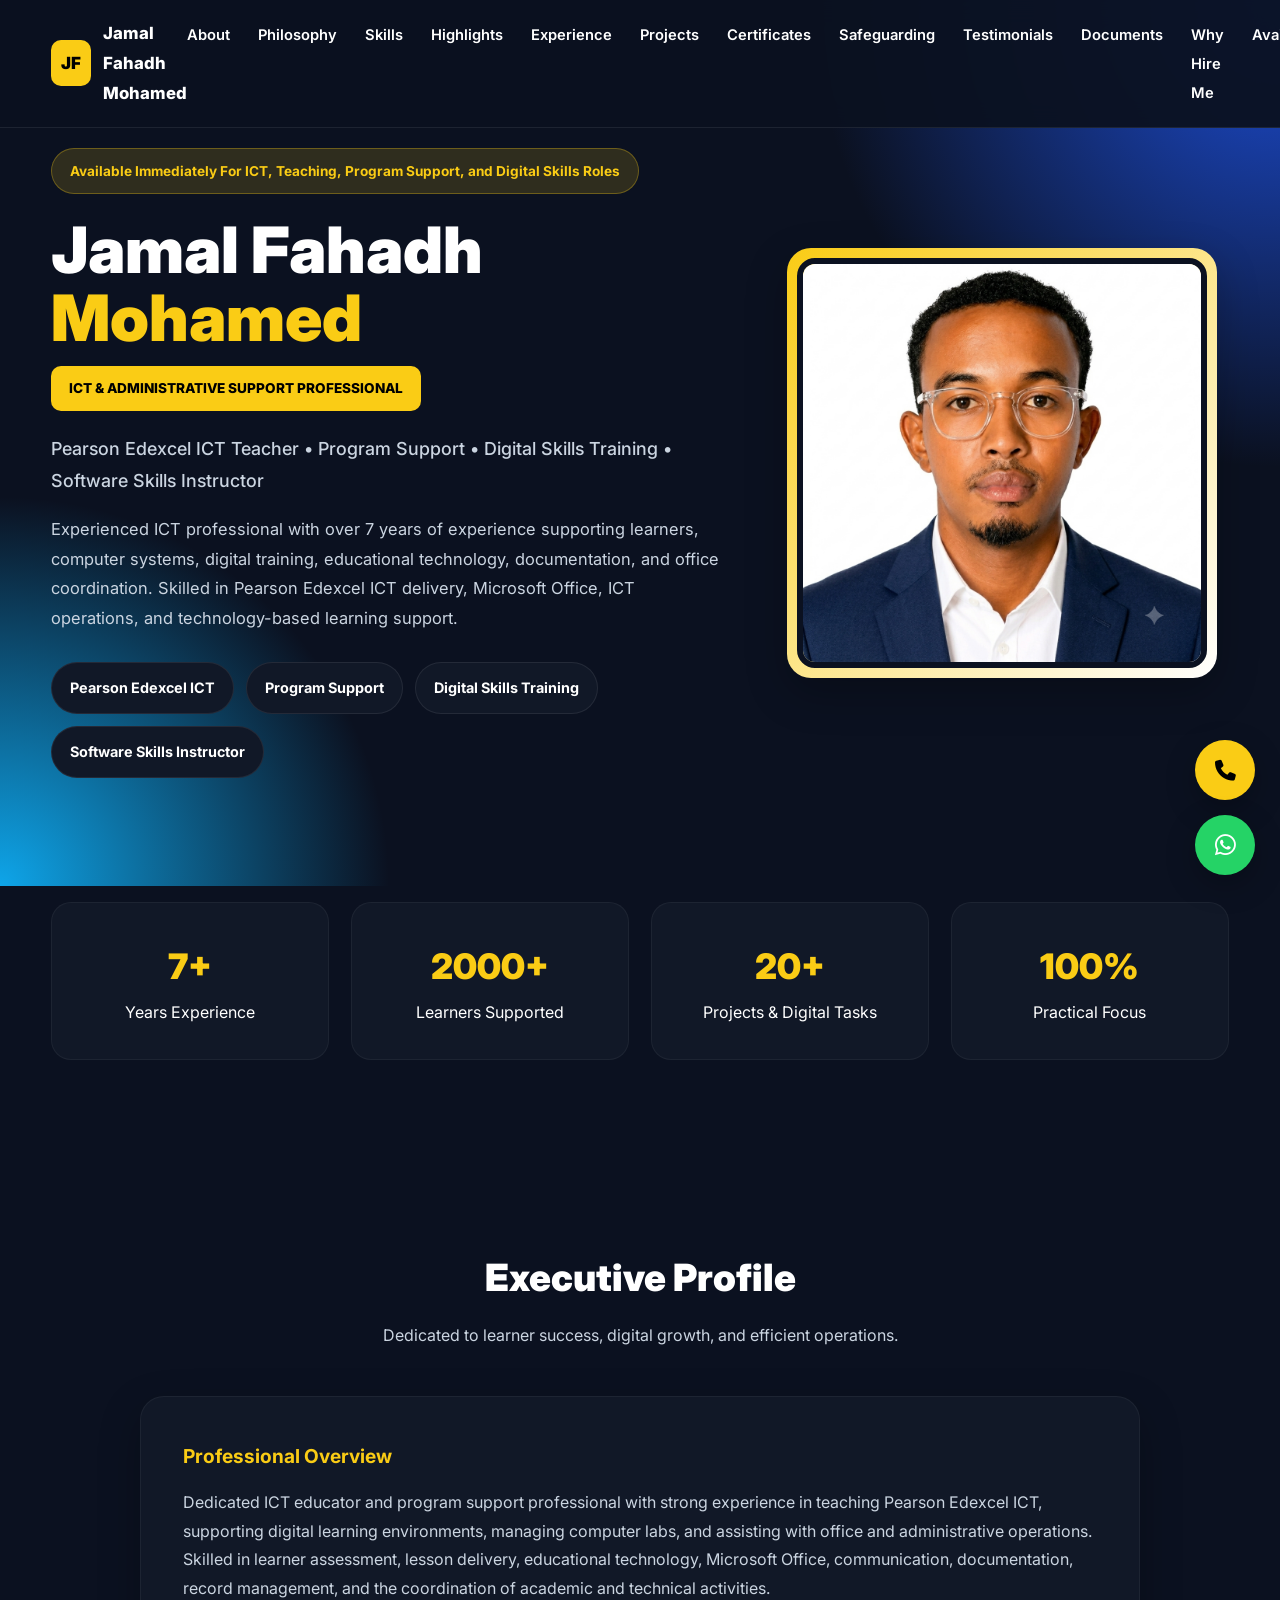
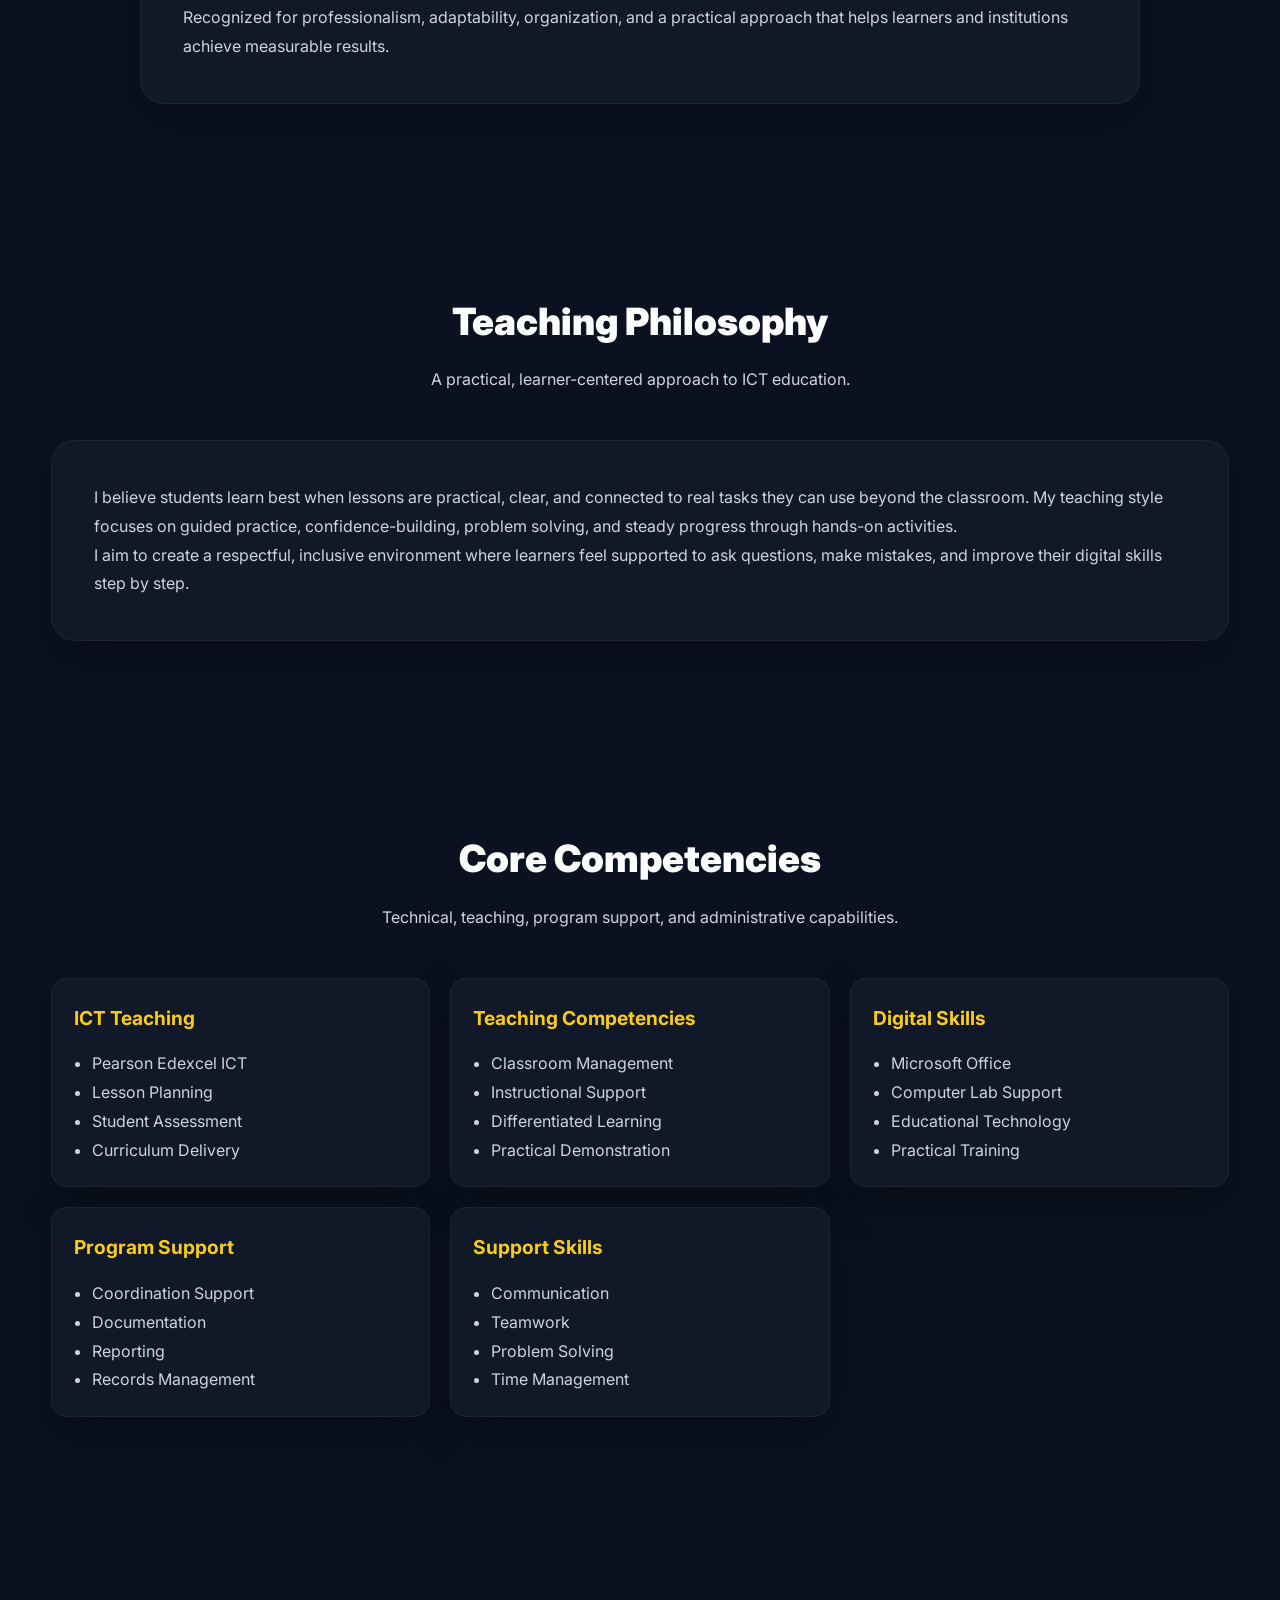
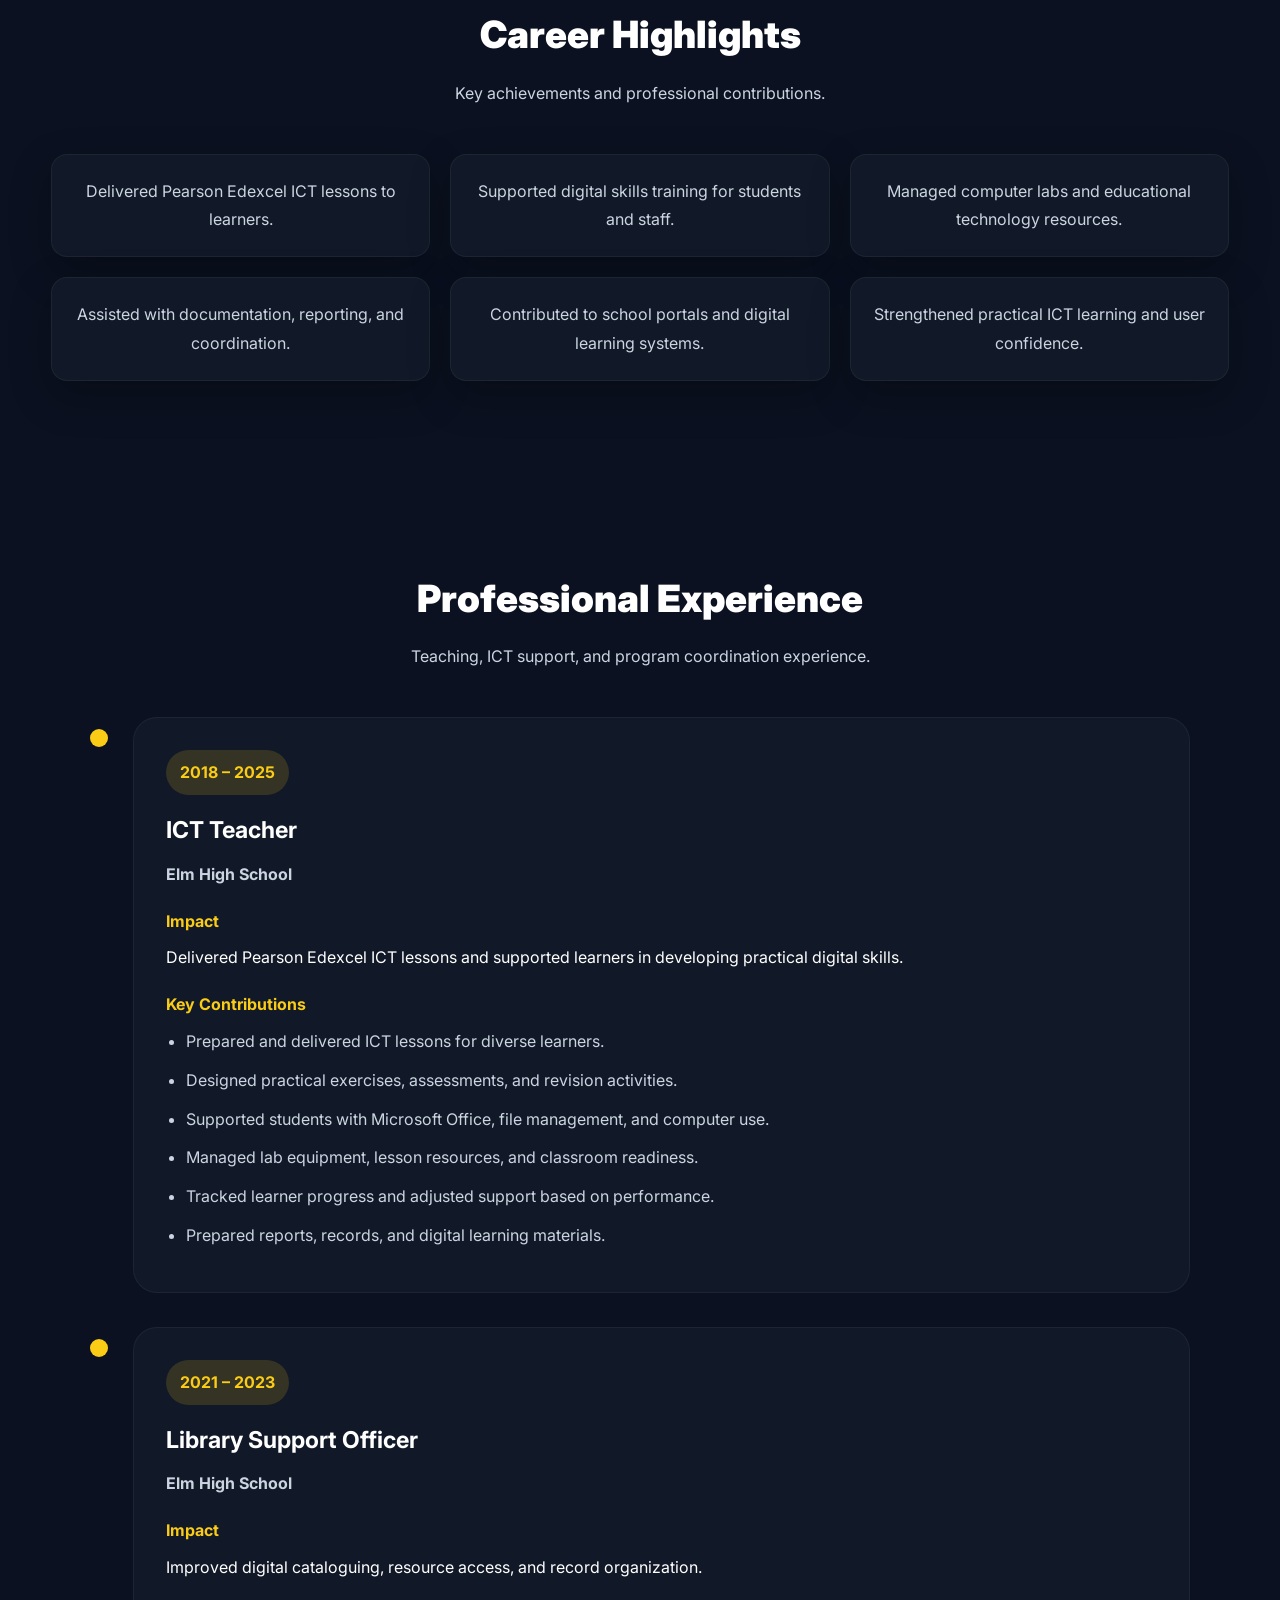
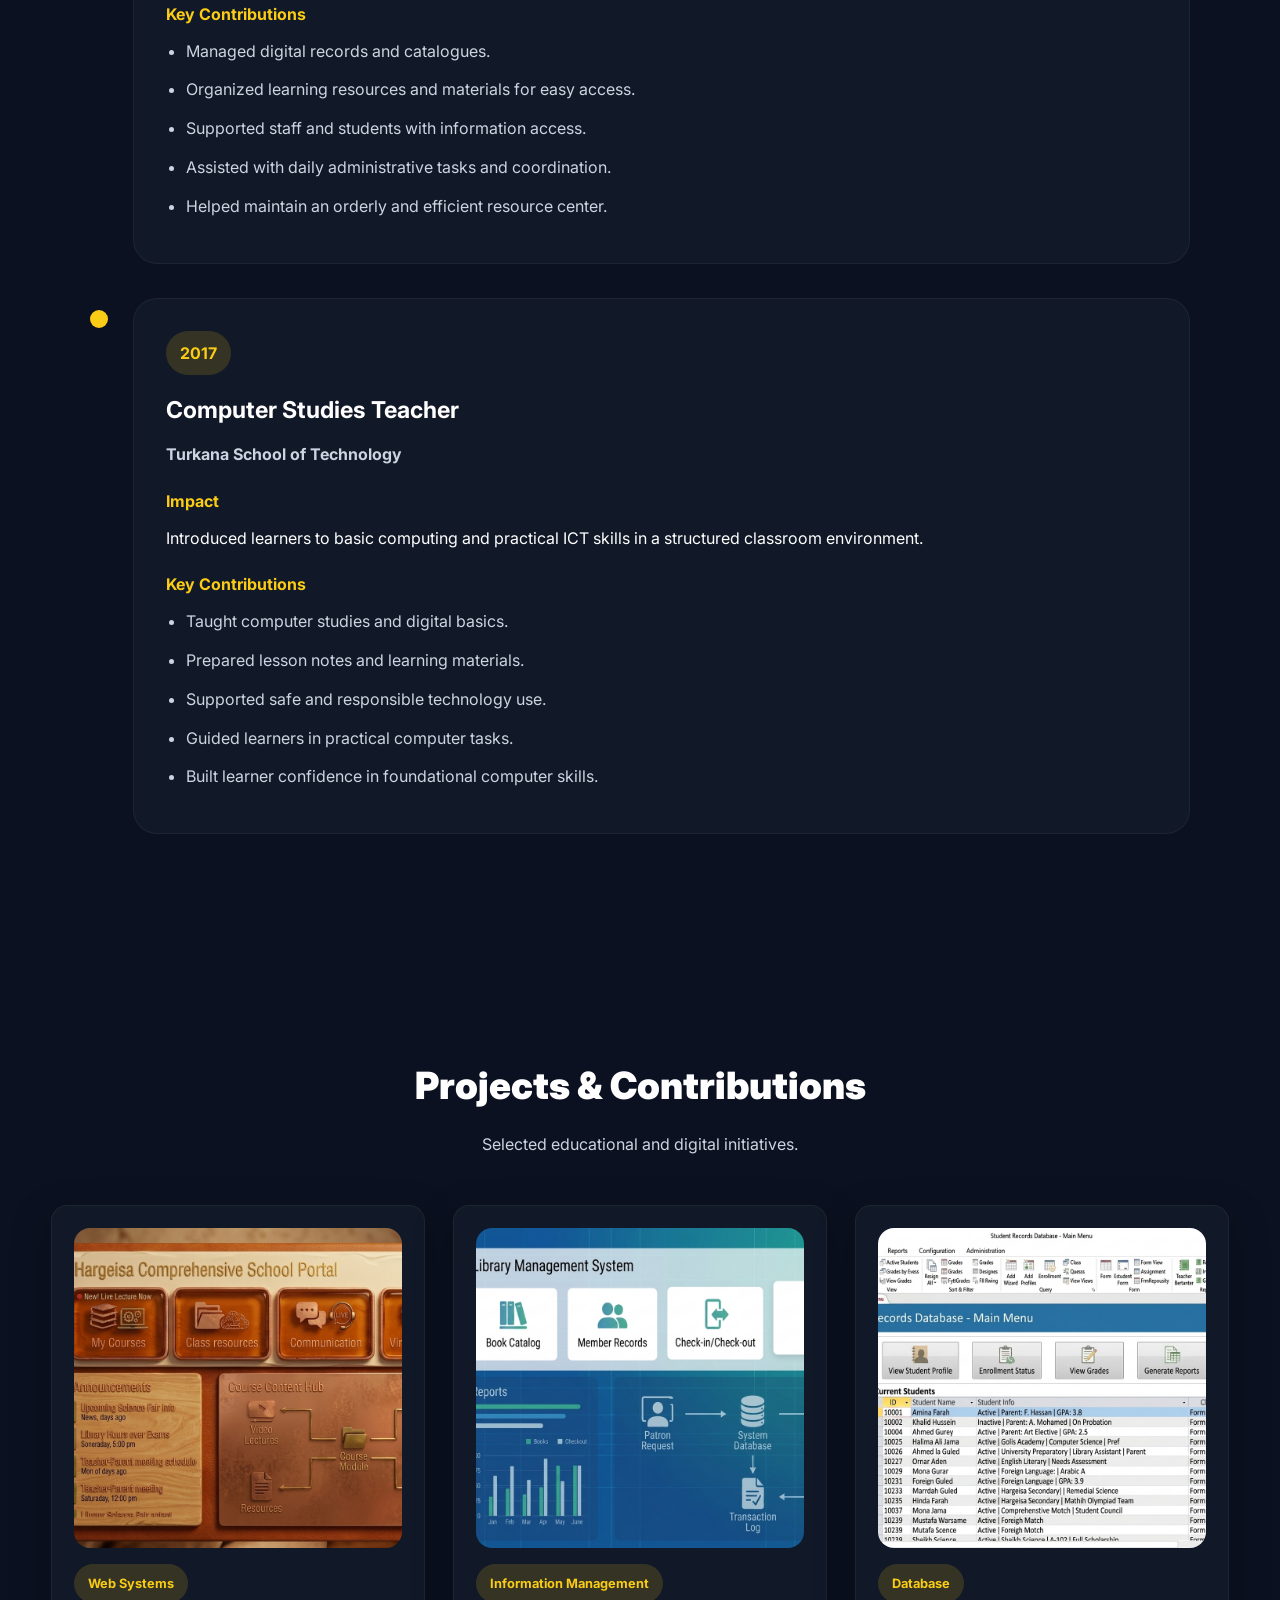
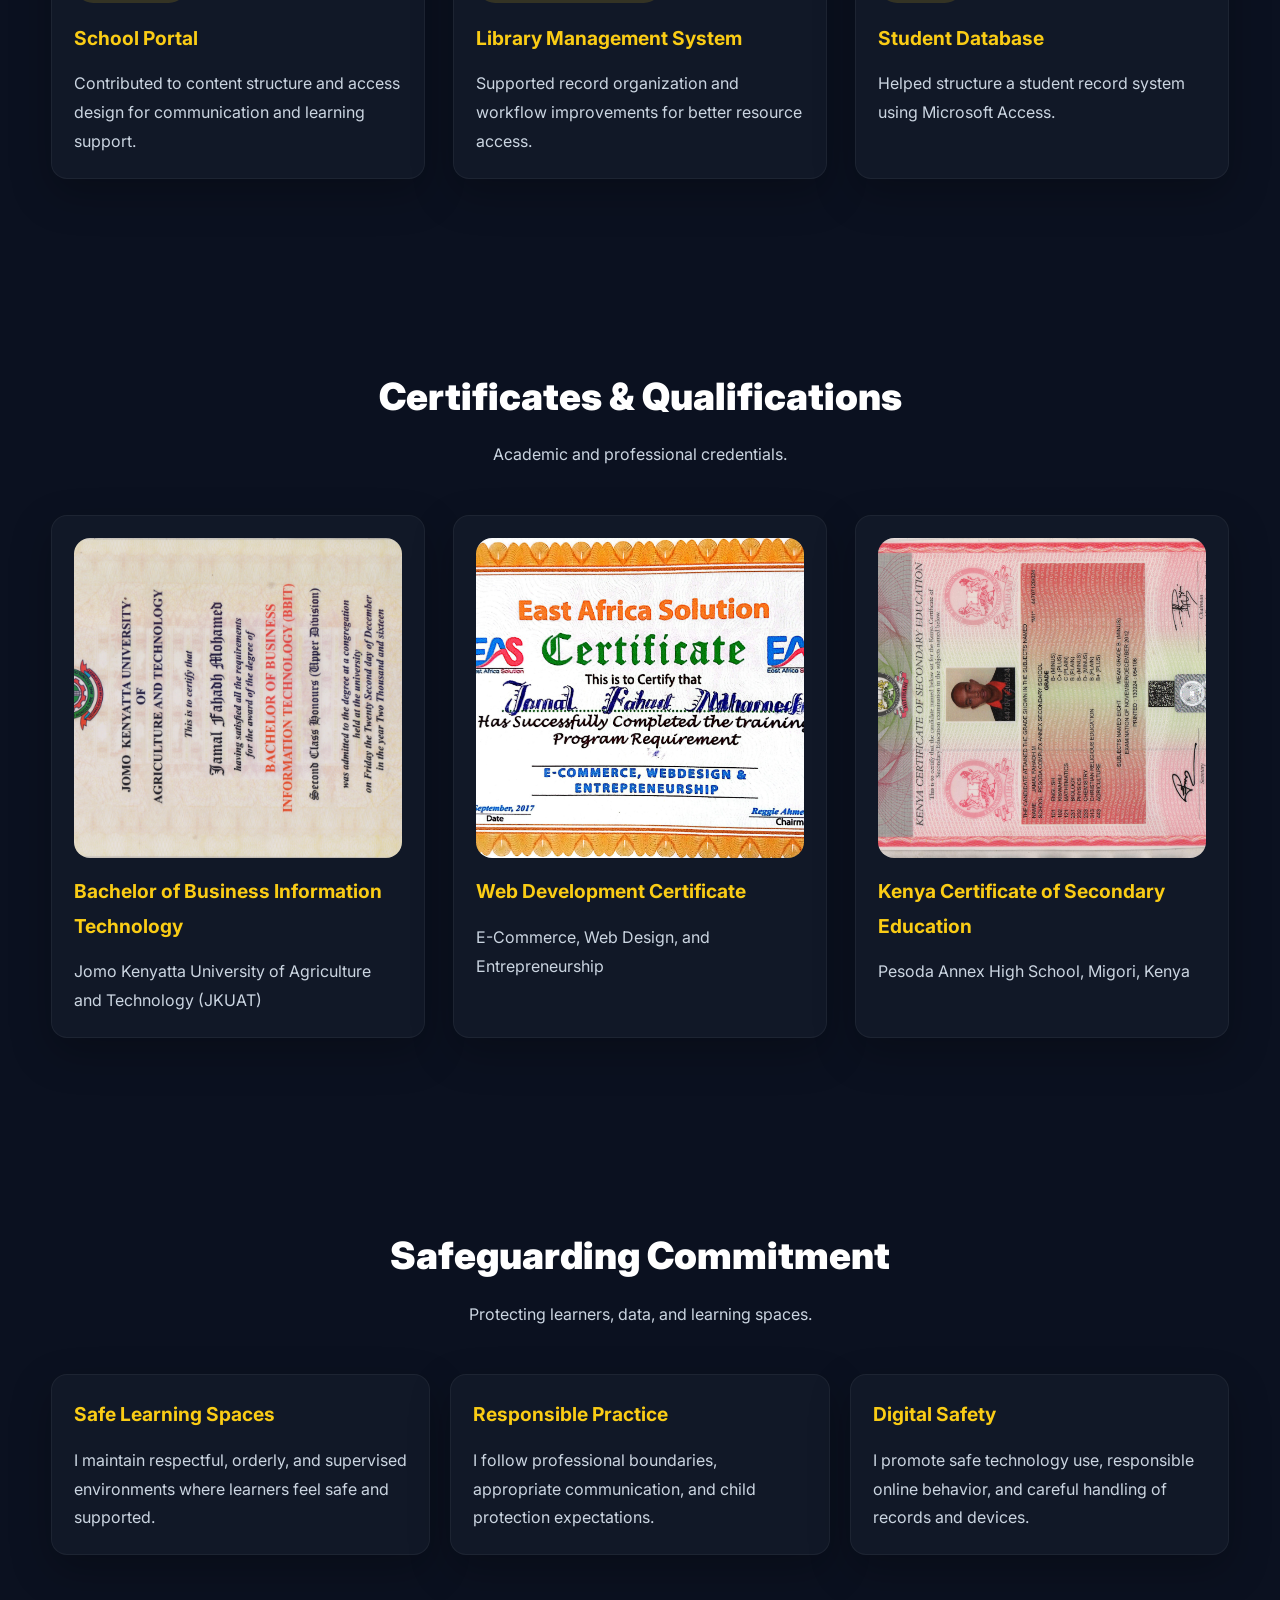
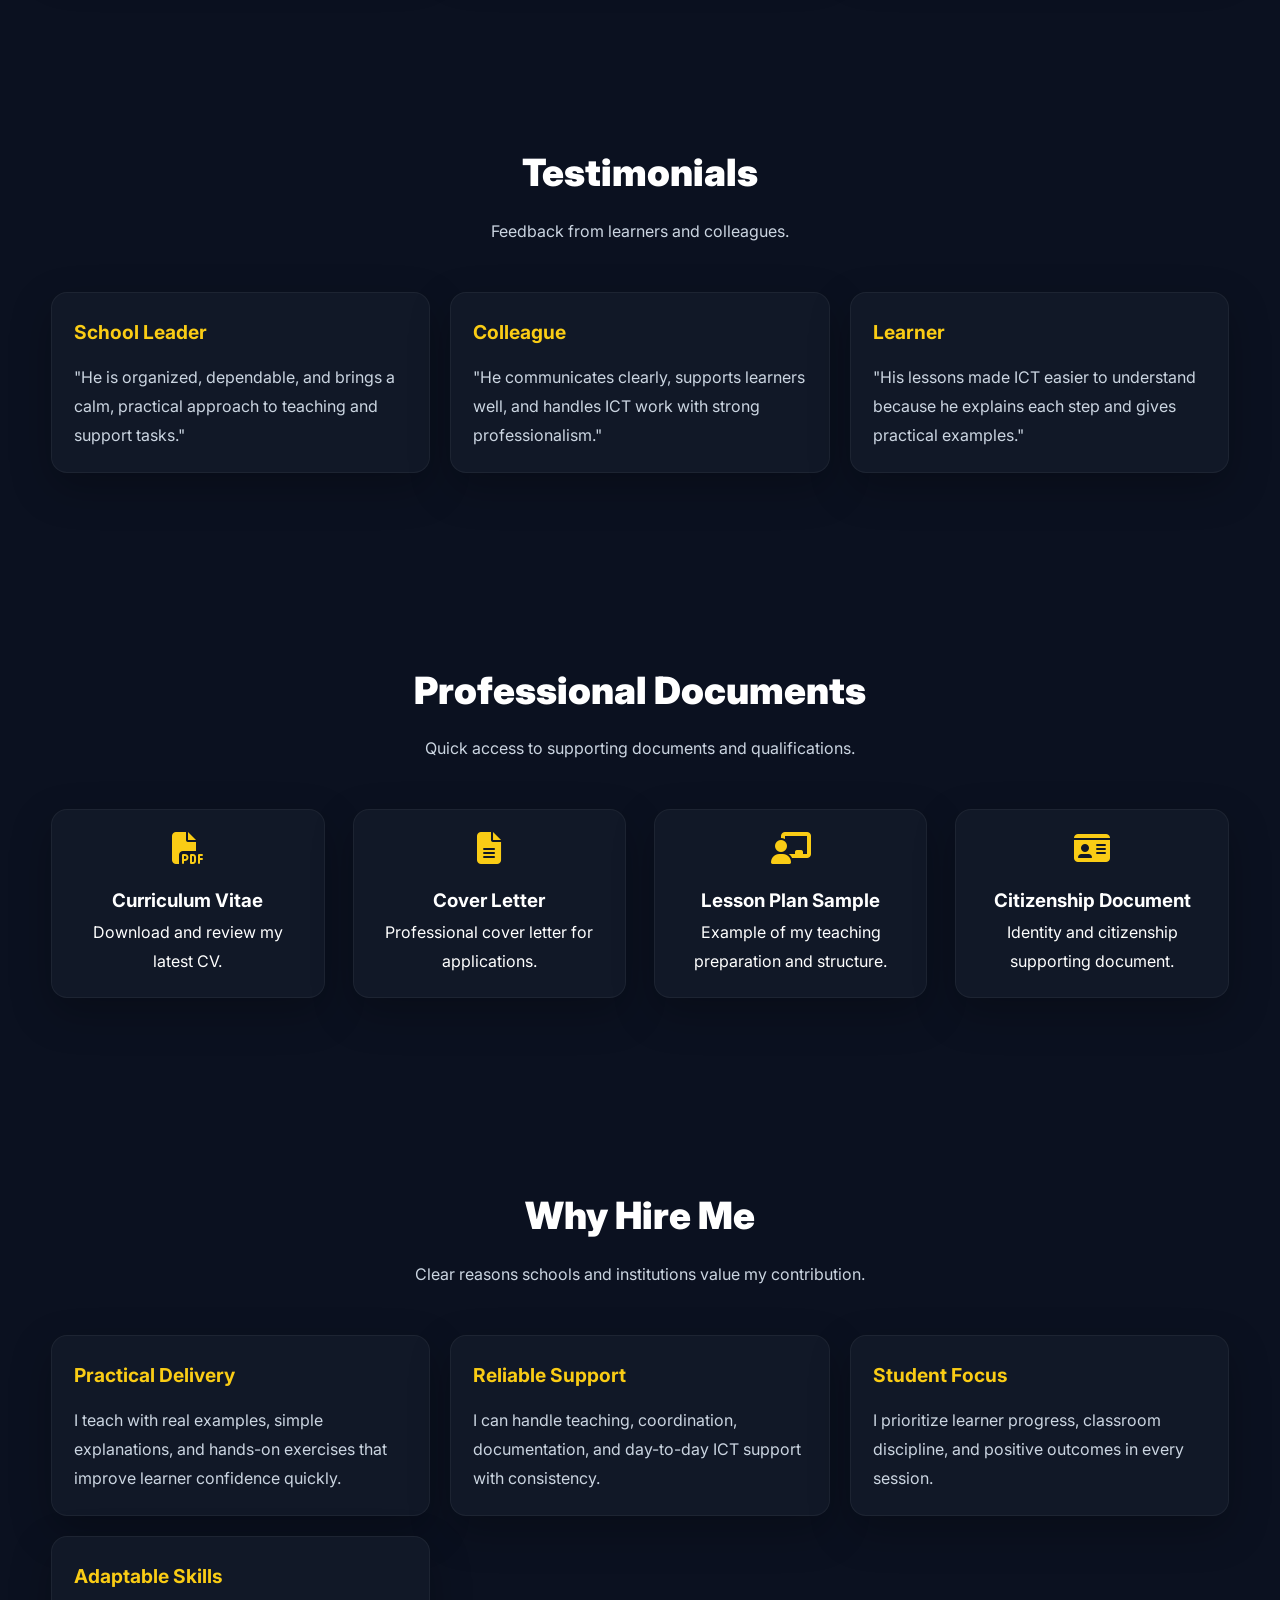
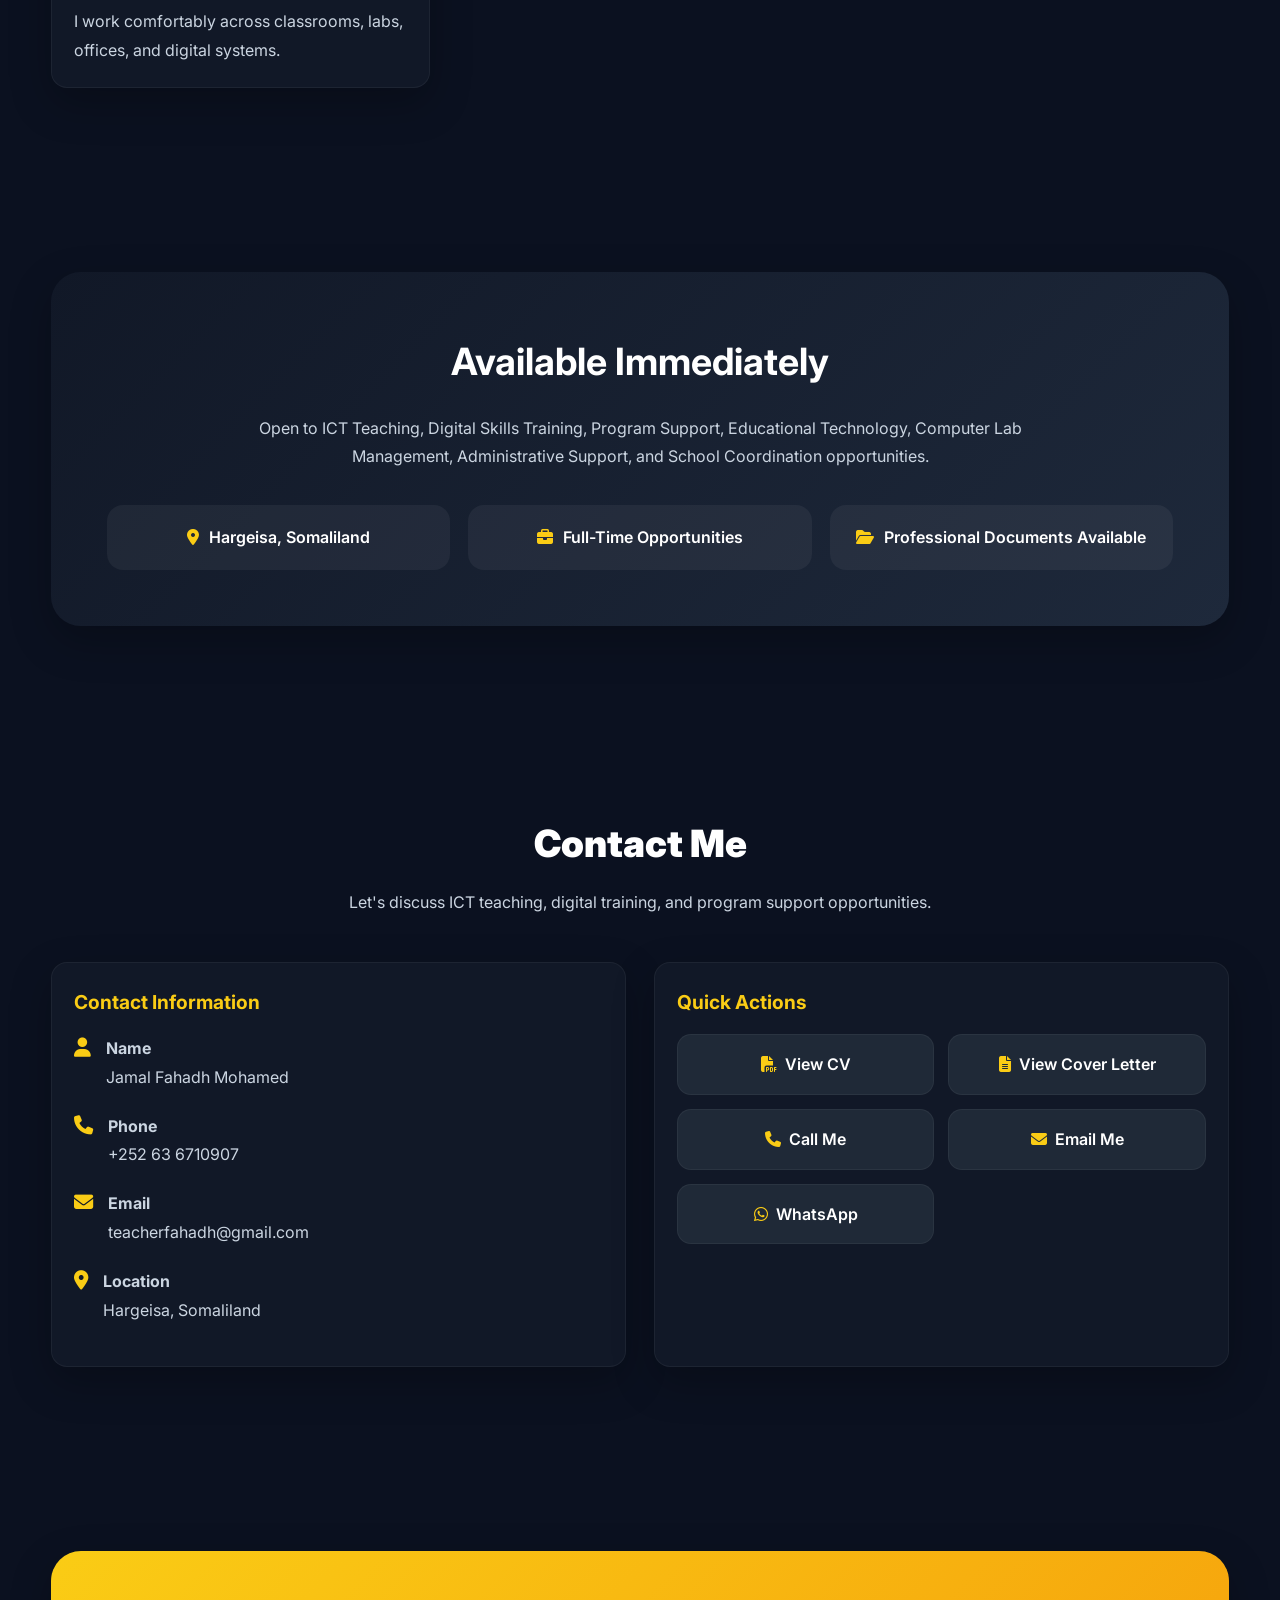
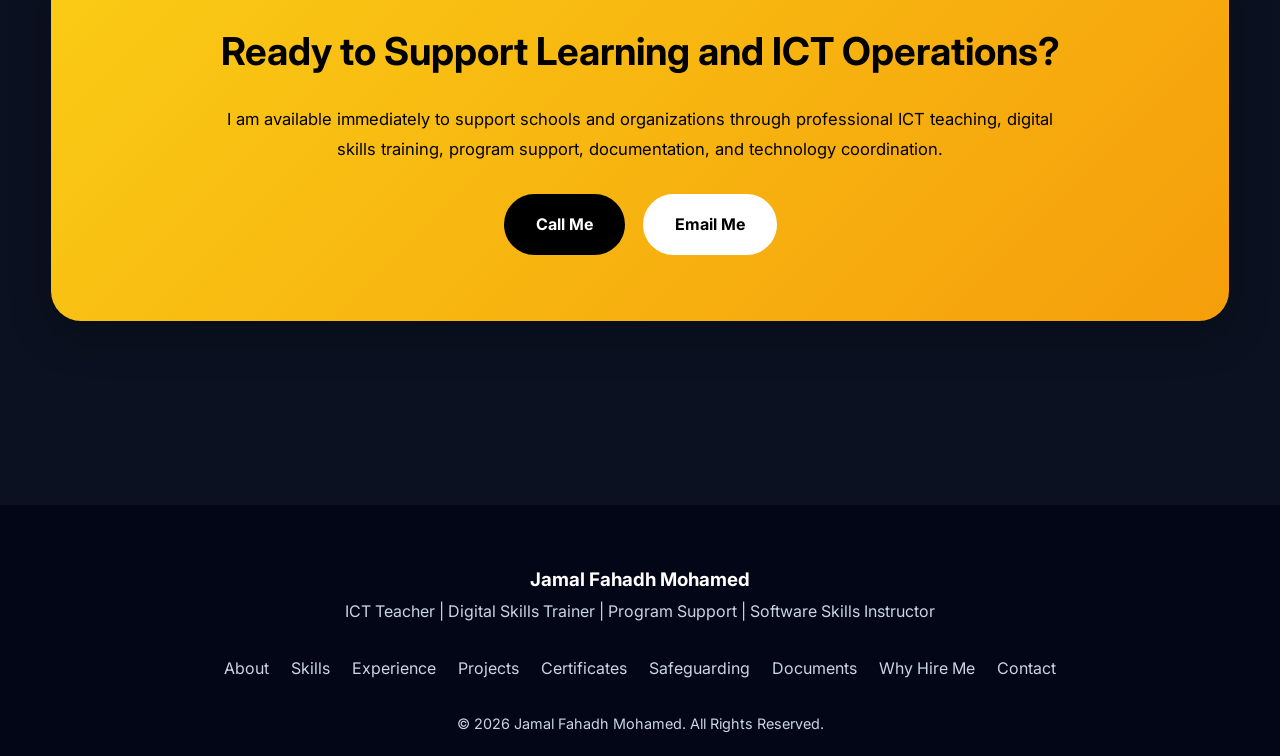
==== commit 05d46f09: "Update index.html" ====
--- a/index.html
+++ b/index.html
@@ -8,129 +8,865 @@
   <meta name="keywords" content="ICT Teacher Hargeisa, Pearson Edexcel ICT, Digital Skills Trainer Somaliland, Program Support, Software Skills Instructor" />
   <meta name="author" content="Jamal Fahadh Mohamed" />
   <meta name="theme-color" content="#0b1120" />
+
   <link rel="preconnect" href="https://fonts.googleapis.com" />
   <link rel="preconnect" href="https://fonts.gstatic.com" crossorigin />
   <link href="https://fonts.googleapis.com/css2?family=Inter:wght@300;400;500;600;700;800;900&display=swap" rel="stylesheet" />
   <link rel="stylesheet" href="https://cdnjs.cloudflare.com/ajax/libs/font-awesome/6.5.1/css/all.min.css" />
+
   <style>
-    :root{--primary:#0b1120;--accent:#facc15;--text:#ffffff;--muted:#cbd5e1;--card:#111827;--shadow:0 15px 40px rgba(0,0,0,.25)}
-    *{margin:0;padding:0;box-sizing:border-box;scroll-behavior:smooth;font-family:'Inter',sans-serif}
-    body{background:var(--primary);color:var(--text);line-height:1.8;overflow-x:hidden}
-    img{max-width:100%;display:block}
-    a{text-decoration:none}
-    ul{list-style:none}
-    .container{width:min(1400px,92%);margin:auto}
-    .skip-link{position:absolute;left:-999px;top:auto;width:1px;height:1px;overflow:hidden}
-    .skip-link:focus{left:16px;top:16px;width:auto;height:auto;padding:10px 14px;background:#fff;color:#000;border-radius:10px;z-index:10000;box-shadow:var(--shadow)}
-    section{padding:92px 0}
-    .section-title{text-align:center;margin-bottom:46px}
-    .section-title h2{font-size:2.35rem;font-weight:900;margin-bottom:10px}
-    .section-title p{color:var(--muted);max-width:760px;margin:auto}
-    header{position:fixed;top:0;left:0;width:100%;z-index:999;background:rgba(11,17,32,.95);backdrop-filter:blur(12px);border-bottom:1px solid rgba(255,255,255,.08)}
-    .navbar{display:flex;justify-content:space-between;align-items:center;padding:18px 0;position:relative}
-    .logo{display:flex;align-items:center;gap:12px;font-weight:800;font-size:1.05rem}
-    .logo-box{background:var(--accent);color:#000;font-weight:900;padding:8px 10px;border-radius:10px}
-    .menu{display:flex;gap:28px}
-    .menu a{color:#fff;font-size:.92rem;font-weight:600;transition:.3s}
-    .menu a:hover,.menu a:focus-visible{color:var(--accent);outline:none}
-    .cv-btn{padding:12px 20px;border:1px solid rgba(255,255,255,.15);border-radius:12px;font-size:.85rem;font-weight:700;color:#fff;transition:.3s}
-    .cv-btn:hover,.cv-btn:focus-visible{background:var(--accent);color:#000;outline:none}
-    .menu-toggle{display:none;font-size:28px;cursor:pointer;background:none;border:none;color:#fff}
-    .menu-toggle:focus-visible{outline:2px solid var(--accent);outline-offset:4px;border-radius:10px}
-    @media(max-width:950px){.menu{display:none;position:absolute;top:80px;right:0;background:#111827;flex-direction:column;padding:20px;border-radius:16px;width:260px;box-shadow:var(--shadow)}.menu.show{display:flex}.menu-toggle{display:block}}
-    .hero{padding-top:148px;padding-bottom:108px;background:radial-gradient(circle at top right,#1d4ed8 0%,transparent 30%),radial-gradient(circle at bottom left,#0ea5e9 0%,transparent 25%),#0b1120;overflow:hidden}
-    .hero-grid{display:grid;grid-template-columns:1.35fr .85fr;align-items:center;gap:54px}
-    @media(max-width:1000px){.hero-grid{grid-template-columns:1fr;text-align:center}}
-    .availability{display:inline-flex;align-items:center;gap:10px;padding:10px 18px;border-radius:999px;background:rgba(250,204,21,.15);border:1px solid rgba(250,204,21,.3);color:var(--accent);font-size:.85rem;font-weight:700;margin-bottom:22px;flex-wrap:wrap}
-    .hero h1{font-size:4rem;font-weight:900;line-height:1.06;margin-bottom:14px}
-    .hero h1 span{color:var(--accent)}
-    .hero-role{display:inline-block;padding:10px 18px;background:var(--accent);color:#000;font-weight:800;font-size:.85rem;text-transform:uppercase;border-radius:10px;margin-bottom:22px}
-    .hero-subtitle,.hero-description,.profile-card p,.highlight-item,.competency-card li,.project-card p,.certificate-card p,.language-card span,.testimonial-card p,.why-card p,.safeguard-card p{color:var(--muted)}
-    .hero-subtitle{font-size:1.12rem;font-weight:500;margin-bottom:18px}
-    .hero-description{font-size:1.03rem;max-width:800px;margin-bottom:28px}
-    .hero-badges{display:flex;flex-wrap:wrap;gap:12px}
-    .hero-badge{padding:12px 18px;border-radius:999px;background:#111827;border:1px solid rgba(255,255,255,.08);font-weight:700;font-size:.9rem;color:#fff}
-    .profile-wrapper{display:flex;justify-content:center;padding:12px}
-    .profile-ring{width:400px;height:400px;padding:10px;background:linear-gradient(135deg,var(--accent),#fff);border-radius:24px;box-shadow:var(--shadow);overflow:hidden}
-    .profile-img{width:100%;height:100%;object-fit:cover;object-position:center top;border-radius:18px;border:6px solid var(--primary)}
-    .snapshot{padding-top:16px}
-    .snapshot-grid{display:grid;grid-template-columns:repeat(4,1fr);gap:22px}
-    .snapshot-card{background:#111827;padding:32px;border-radius:20px;text-align:center;border:1px solid rgba(255,255,255,.05)}
-    .snapshot-card h3{font-size:2.2rem;font-weight:900;color:var(--accent)}
-    .executive-profile{max-width:1000px;margin:auto}
-    .profile-card,.highlight-item,.competency-card,.language-card,.document-card,.contact-card,.project-card,.certificate-card,.testimonial-card,.why-card,.safeguard-card{background:#111827;padding:22px;border-radius:16px;border:1px solid rgba(255,255,255,.05);box-shadow:var(--shadow)}
-    .profile-card{padding:42px;border-radius:24px}
-    .profile-card h3,.competency-card h3,.language-card h3,.contact-card h3,.project-card h3,.certificate-card h3,.testimonial-card h3,.why-card h3,.safeguard-card h3{color:var(--accent);margin-bottom:14px;font-size:1.2rem}
-    .highlights-grid,.competency-grid,.language-grid,.testimonial-grid,.why-grid,.safeguard-grid{display:grid;grid-template-columns:repeat(auto-fit,minmax(280px,1fr));gap:20px}
-    .highlight-item{text-align:center}
-    .competency-card ul,.contact-list{padding-left:18px;list-style:disc}
-    .timeline{max-width:1100px;margin:auto}
-    .timeline-item{display:flex;gap:25px;margin-bottom:34px}
-    .timeline-dot{width:18px;height:18px;background:var(--accent);border-radius:50%;margin-top:12px;flex-shrink:0}
-    .timeline-content{background:#111827;padding:32px;border-radius:24px;flex:1;border:1px solid rgba(255,255,255,.05)}
-    .timeline-year{display:inline-block;padding:8px 14px;background:rgba(250,204,21,.15);color:var(--accent);font-weight:700;border-radius:999px;margin-bottom:15px}
-    .timeline-content h3{margin-bottom:8px;color:#fff;font-size:1.45rem}
-    .timeline-content h4{color:var(--muted);margin-bottom:18px}
-    .experience-block{margin-top:18px}
-    .experience-block h5{color:var(--accent);margin-bottom:8px;font-size:1rem}
-    .experience-block ul{padding-left:20px;list-style:disc}
-    .experience-block li{color:var(--muted);margin-bottom:10px}
-    .projects-grid,.certificate-grid,.document-grid{display:grid;grid-template-columns:repeat(auto-fit,minmax(320px,1fr));gap:28px}
-    .project-image,.certificate-card img,.document-card img{width:100%;border-radius:16px;margin-bottom:16px;object-fit:cover}
-    .project-image,.certificate-card img{height:280px;object-position:center top}
-    .document-card img{height:220px;object-position:center top}
-    .project-tag{display:inline-block;background:rgba(250,204,21,.15);color:var(--accent);padding:8px 14px;border-radius:999px;font-size:.8rem;font-weight:700;margin-bottom:18px}
-    .document-card{display:block;text-align:center;color:#fff;transition:.3s}
-    .document-card:hover,.document-card:focus-visible{transform:translateY(-8px);outline:none}
-    .document-card i{font-size:2rem;margin-bottom:20px;color:var(--accent)}
-    .availability-box{background:linear-gradient(135deg,#111827,#1e293b);padding:56px;border-radius:30px;text-align:center;box-shadow:var(--shadow)}
-    .availability-box h2{font-size:2.35rem;margin-bottom:18px}
-    .availability-box p{max-width:860px;margin:auto;color:var(--muted)}
-    .availability-items{margin-top:34px;display:grid;grid-template-columns:repeat(auto-fit,minmax(250px,1fr));gap:18px}
-    .availability-items div{background:rgba(255,255,255,.05);padding:18px;border-radius:16px;font-weight:600}
-    .availability-items i{color:var(--accent);margin-right:10px}
-    .contact-wrapper{display:grid;grid-template-columns:1fr 1fr;gap:28px}
-    .contact-item{display:flex;gap:15px;margin-bottom:20px;align-items:flex-start;color:var(--muted)}
-    .contact-item i{color:var(--accent);font-size:1.2rem;margin-top:4px}
-    .action-buttons{display:grid;grid-template-columns:1fr 1fr;gap:14px}
-    .action-btn{background:#1f2937;padding:15px;border-radius:14px;text-align:center;color:#fff;border:1px solid rgba(255,255,255,.05);transition:.3s ease;font-weight:600}
-    .action-btn:hover,.action-btn:focus-visible{transform:translateY(-4px);outline:none}
-    .action-btn i{margin-right:8px;color:var(--accent)}
-    .cta-box{background:linear-gradient(135deg,#facc15,#f59e0b);padding:66px 38px;border-radius:30px;text-align:center;color:#000;box-shadow:var(--shadow)}
-    .cta-box h2{font-size:2.4rem;margin-bottom:18px}
-    .cta-box p{max-width:850px;margin:auto;font-size:1.04rem}
-    .cta-buttons{display:flex;justify-content:center;gap:18px;flex-wrap:wrap;margin-top:30px}
-    .btn-primary-cta,.btn-secondary-cta{padding:16px 32px;border-radius:50px;font-weight:700}
-    .btn-primary-cta{background:#000;color:#fff}.btn-secondary-cta{background:#fff;color:#000}
-    footer{margin-top:92px;padding:58px 0 20px;background:#020617}
-    .footer-content{text-align:center}.footer-content p{color:#cbd5e1}
-    .footer-links{display:flex;justify-content:center;gap:22px;flex-wrap:wrap;margin:28px 0}.footer-links a{color:#cbd5e1}.footer-links a:hover,.footer-links a:focus-visible{color:var(--accent);outline:none}
-    .copyright{color:#94a3b8;font-size:.9rem}
-    .call-float,.whatsapp-float{position:fixed;right:25px;width:60px;height:60px;border-radius:50%;display:flex;align-items:center;justify-content:center;box-shadow:0 10px 30px rgba(0,0,0,.25);z-index:999}
-    .call-float{bottom:100px;background:#facc15;font-size:1.3rem;color:#000}.whatsapp-float{bottom:25px;background:#25d366;font-size:1.5rem;color:#fff}
-    .animate-section{opacity:0;transform:translateY(26px);transition:all .7s ease}.show-animation{opacity:1;transform:translateY(0)}
-    @media(max-width:900px){.contact-wrapper{grid-template-columns:1fr}.action-buttons{grid-template-columns:1fr}.cta-box{padding:48px 24px}.cta-box h2{font-size:1.9rem}.profile-ring{width:320px;height:320px}}
-    @media(max-width:768px){.hero h1{font-size:2.8rem}.hero-badges{justify-content:center}.snapshot-grid{grid-template-columns:1fr}.timeline-item{flex-direction:column}.timeline-dot{display:none}.projects-grid,.certificate-grid,.document-grid{grid-template-columns:1fr}}
-    @media(prefers-reduced-motion:reduce){html{scroll-behavior:auto}*,*::before,*::after{transition:none !important;animation:none !important}}
+    :root{
+      --primary:#0b1120;
+      --secondary:#1e293b;
+      --accent:#facc15;
+      --text:#ffffff;
+      --muted:#cbd5e1;
+      --card:#111827;
+      --border:#334155;
+      --shadow:0 15px 40px rgba(0,0,0,.25);
+    }
+
+    *{
+      margin:0;
+      padding:0;
+      box-sizing:border-box;
+      scroll-behavior:smooth;
+      font-family:'Inter',sans-serif;
+    }
+
+    body{
+      background:var(--primary);
+      color:var(--text);
+      line-height:1.8;
+      overflow-x:hidden;
+    }
+
+    img{
+      max-width:100%;
+      display:block;
+    }
+
+    a{
+      text-decoration:none;
+    }
+
+    ul{
+      list-style:none;
+    }
+
+    .container{
+      width:min(1400px,92%);
+      margin:auto;
+    }
+
+    .skip-link{
+      position:absolute;
+      left:-999px;
+      top:auto;
+      width:1px;
+      height:1px;
+      overflow:hidden;
+    }
+
+    .skip-link:focus{
+      left:16px;
+      top:16px;
+      width:auto;
+      height:auto;
+      padding:10px 14px;
+      background:#fff;
+      color:#000;
+      border-radius:10px;
+      z-index:10000;
+      box-shadow:var(--shadow);
+    }
+
+    section{
+      padding:92px 0;
+    }
+
+    .section-title{
+      text-align:center;
+      margin-bottom:46px;
+    }
+
+    .section-title h2{
+      font-size:2.35rem;
+      font-weight:900;
+      margin-bottom:10px;
+    }
+
+    .section-title p{
+      color:var(--muted);
+      max-width:760px;
+      margin:auto;
+    }
+
+    header{
+      position:fixed;
+      top:0;
+      left:0;
+      width:100%;
+      z-index:999;
+      background:rgba(11,17,32,.95);
+      backdrop-filter:blur(12px);
+      border-bottom:1px solid rgba(255,255,255,.08);
+    }
+
+    .navbar{
+      display:flex;
+      justify-content:space-between;
+      align-items:center;
+      padding:18px 0;
+      position:relative;
+    }
+
+    .logo{
+      display:flex;
+      align-items:center;
+      gap:12px;
+      font-weight:800;
+      font-size:1.05rem;
+    }
+
+    .logo-box{
+      background:var(--accent);
+      color:#000;
+      font-weight:900;
+      padding:8px 10px;
+      border-radius:10px;
+    }
+
+    .menu{
+      display:flex;
+      gap:28px;
+    }
+
+    .menu a{
+      color:white;
+      font-size:.92rem;
+      font-weight:600;
+      transition:.3s;
+    }
+
+    .menu a:hover,
+    .menu a:focus-visible{
+      color:var(--accent);
+      outline:none;
+    }
+
+    .cv-btn{
+      padding:12px 20px;
+      border:1px solid rgba(255,255,255,.15);
+      border-radius:12px;
+      font-size:.85rem;
+      font-weight:700;
+      color:white;
+      transition:.3s;
+    }
+
+    .cv-btn:hover,
+    .cv-btn:focus-visible{
+      background:var(--accent);
+      color:black;
+      outline:none;
+    }
+
+    .menu-toggle{
+      display:none;
+      font-size:28px;
+      cursor:pointer;
+      background:none;
+      border:none;
+      color:#fff;
+    }
+
+    .menu-toggle:focus-visible{
+      outline:2px solid var(--accent);
+      outline-offset:4px;
+      border-radius:10px;
+    }
+
+    @media(max-width:950px){
+      .menu{
+        display:none;
+        position:absolute;
+        top:80px;
+        right:0;
+        background:#111827;
+        flex-direction:column;
+        padding:20px;
+        border-radius:16px;
+        width:260px;
+        box-shadow:var(--shadow);
+      }
+
+      .menu.show{
+        display:flex;
+      }
+
+      .menu-toggle{
+        display:block;
+      }
+    }
+
+    .hero{
+      padding-top:148px;
+      padding-bottom:108px;
+      background:
+        radial-gradient(circle at top right,#1d4ed8 0%,transparent 30%),
+        radial-gradient(circle at bottom left,#0ea5e9 0%,transparent 25%),
+        #0b1120;
+      overflow:hidden;
+    }
+
+    .hero-grid{
+      display:grid;
+      grid-template-columns:1.35fr .85fr;
+      align-items:center;
+      gap:54px;
+    }
+
+    @media(max-width:1000px){
+      .hero-grid{
+        grid-template-columns:1fr;
+        text-align:center;
+      }
+    }
+
+    .availability{
+      display:inline-flex;
+      align-items:center;
+      gap:10px;
+      padding:10px 18px;
+      border-radius:999px;
+      background:rgba(250,204,21,.15);
+      border:1px solid rgba(250,204,21,.3);
+      color:var(--accent);
+      font-size:.85rem;
+      font-weight:700;
+      margin-bottom:22px;
+      flex-wrap:wrap;
+    }
+
+    .hero h1{
+      font-size:4rem;
+      font-weight:900;
+      line-height:1.06;
+      margin-bottom:14px;
+    }
+
+    .hero h1 span{
+      color:var(--accent);
+    }
+
+    .hero-role{
+      display:inline-block;
+      padding:10px 18px;
+      background:var(--accent);
+      color:#000;
+      font-weight:800;
+      font-size:.85rem;
+      text-transform:uppercase;
+      border-radius:10px;
+      margin-bottom:22px;
+    }
+
+    .hero-subtitle,
+    .hero-description,
+    .profile-card p,
+    .highlight-item,
+    .competency-card li,
+    .project-card p,
+    .certificate-card p,
+    .language-card span,
+    .testimonial-card p,
+    .why-card p,
+    .safeguard-card p{
+      color:var(--muted);
+    }
+
+    .hero-subtitle{
+      font-size:1.12rem;
+      font-weight:500;
+      margin-bottom:18px;
+    }
+
+    .hero-description{
+      font-size:1.03rem;
+      max-width:800px;
+      margin-bottom:28px;
+    }
+
+    .hero-badges{
+      display:flex;
+      flex-wrap:wrap;
+      gap:12px;
+    }
+
+    .hero-badge{
+      padding:12px 18px;
+      border-radius:999px;
+      background:#111827;
+      border:1px solid rgba(255,255,255,.08);
+      font-weight:700;
+      font-size:.9rem;
+      color:#fff;
+    }
+
+    .profile-wrapper{
+      display:flex;
+      justify-content:center;
+      padding:12px;
+    }
+
+    .profile-ring{
+      width:430px;
+      height:430px;
+      padding:10px;
+      background:linear-gradient(135deg,var(--accent),#fff);
+      border-radius:24px;
+      box-shadow:var(--shadow);
+      overflow:hidden;
+    }
+
+    .profile-img{
+      width:100%;
+      height:100%;
+      object-fit:cover;
+      object-position:center top;
+      border-radius:18px;
+      border:6px solid var(--primary);
+    }
+
+    .snapshot{
+      padding-top:16px;
+    }
+
+    .snapshot-grid{
+      display:grid;
+      grid-template-columns:repeat(4,1fr);
+      gap:22px;
+    }
+
+    .snapshot-card{
+      background:#111827;
+      padding:32px;
+      border-radius:20px;
+      text-align:center;
+      border:1px solid rgba(255,255,255,.05);
+    }
+
+    .snapshot-card h3{
+      font-size:2.2rem;
+      font-weight:900;
+      color:var(--accent);
+    }
+
+    .executive-profile{
+      max-width:1000px;
+      margin:auto;
+    }
+
+    .profile-card,
+    .highlight-item,
+    .competency-card,
+    .language-card,
+    .document-card,
+    .contact-card,
+    .project-card,
+    .certificate-card,
+    .testimonial-card,
+    .why-card,
+    .safeguard-card{
+      background:#111827;
+      padding:22px;
+      border-radius:16px;
+      border:1px solid rgba(255,255,255,.05);
+      box-shadow:var(--shadow);
+    }
+
+    .profile-card{
+      padding:42px;
+      border-radius:24px;
+    }
+
+    .profile-card h3,
+    .competency-card h3,
+    .language-card h3,
+    .contact-card h3,
+    .project-card h3,
+    .certificate-card h3,
+    .testimonial-card h3,
+    .why-card h3,
+    .safeguard-card h3{
+      color:var(--accent);
+      margin-bottom:14px;
+      font-size:1.2rem;
+    }
+
+    .highlights-grid,
+    .competency-grid,
+    .language-grid,
+    .testimonial-grid,
+    .why-grid,
+    .safeguard-grid{
+      display:grid;
+      grid-template-columns:repeat(auto-fit,minmax(280px,1fr));
+      gap:20px;
+    }
+
+    .highlight-item{
+      text-align:center;
+    }
+
+    .competency-card ul,
+    .contact-list{
+      padding-left:18px;
+      list-style:disc;
+    }
+
+    .timeline{
+      max-width:1100px;
+      margin:auto;
+    }
+
+    .timeline-item{
+      display:flex;
+      gap:25px;
+      margin-bottom:34px;
+    }
+
+    .timeline-dot{
+      width:18px;
+      height:18px;
+      background:var(--accent);
+      border-radius:50%;
+      margin-top:12px;
+      flex-shrink:0;
+    }
+
+    .timeline-content{
+      background:#111827;
+      padding:32px;
+      border-radius:24px;
+      flex:1;
+      border:1px solid rgba(255,255,255,.05);
+    }
+
+    .timeline-year{
+      display:inline-block;
+      padding:8px 14px;
+      background:rgba(250,204,21,.15);
+      color:var(--accent);
+      font-weight:700;
+      border-radius:999px;
+      margin-bottom:15px;
+    }
+
+    .timeline-content h3{
+      margin-bottom:8px;
+      color:#fff;
+      font-size:1.45rem;
+    }
+
+    .timeline-content h4{
+      color:var(--muted);
+      margin-bottom:18px;
+    }
+
+    .experience-block{
+      margin-top:18px;
+    }
+
+    .experience-block h5{
+      color:var(--accent);
+      margin-bottom:8px;
+      font-size:1rem;
+    }
+
+    .experience-block ul{
+      padding-left:20px;
+      list-style:disc;
+    }
+
+    .experience-block li{
+      color:var(--muted);
+      margin-bottom:10px;
+    }
+
+    .projects-grid,
+    .certificate-grid{
+      display:grid;
+      grid-template-columns:repeat(auto-fit,minmax(320px,1fr));
+      gap:28px;
+    }
+
+    .document-grid{
+      display:grid;
+      grid-template-columns:repeat(auto-fit,minmax(250px,1fr));
+      gap:28px;
+    }
+
+    .project-image,
+    .certificate-card img,
+    .document-card img{
+      width:100%;
+      border-radius:16px;
+      margin-bottom:16px;
+      object-fit:cover;
+    }
+
+    .project-image{
+      height:320px;
+      object-position:center top;
+    }
+
+    .certificate-card img{
+      height:320px;
+      object-position:center top;
+    }
+
+    .document-card img{
+      height:260px;
+      object-position:center top;
+    }
+
+    .project-tag{
+      display:inline-block;
+      background:rgba(250,204,21,.15);
+      color:var(--accent);
+      padding:8px 14px;
+      border-radius:999px;
+      font-size:.8rem;
+      font-weight:700;
+      margin-bottom:18px;
+    }
+
+    .document-card{
+      display:block;
+      text-align:center;
+      color:white;
+      transition:.3s;
+    }
+
+    .document-card:hover,
+    .document-card:focus-visible{
+      transform:translateY(-8px);
+      outline:none;
+    }
+
+    .document-card i{
+      font-size:2rem;
+      margin-bottom:20px;
+      color:var(--accent);
+    }
+
+    .availability-box{
+      background:linear-gradient(135deg,#111827,#1e293b);
+      padding:56px;
+      border-radius:30px;
+      text-align:center;
+      box-shadow:var(--shadow);
+    }
+
+    .availability-box h2{
+      font-size:2.35rem;
+      margin-bottom:18px;
+    }
+
+    .availability-box p{
+      max-width:860px;
+      margin:auto;
+      color:var(--muted);
+    }
+
+    .availability-items{
+      margin-top:34px;
+      display:grid;
+      grid-template-columns:repeat(auto-fit,minmax(250px,1fr));
+      gap:18px;
+    }
+
+    .availability-items div{
+      background:rgba(255,255,255,.05);
+      padding:18px;
+      border-radius:16px;
+      font-weight:600;
+    }
+
+    .availability-items i{
+      color:var(--accent);
+      margin-right:10px;
+    }
+
+    .contact-wrapper{
+      display:grid;
+      grid-template-columns:1fr 1fr;
+      gap:28px;
+    }
+
+    .contact-item{
+      display:flex;
+      gap:15px;
+      margin-bottom:20px;
+      align-items:flex-start;
+      color:var(--muted);
+    }
+
+    .contact-item i{
+      color:var(--accent);
+      font-size:1.2rem;
+      margin-top:4px;
+    }
+
+    .action-buttons{
+      display:grid;
+      grid-template-columns:1fr 1fr;
+      gap:14px;
+    }
+
+    .action-btn{
+      background:#1f2937;
+      padding:15px;
+      border-radius:14px;
+      text-align:center;
+      color:#fff;
+      border:1px solid rgba(255,255,255,.05);
+      transition:.3s ease;
+      font-weight:600;
+    }
+
+    .action-btn:hover,
+    .action-btn:focus-visible{
+      transform:translateY(-4px);
+      outline:none;
+    }
+
+    .action-btn i{
+      margin-right:8px;
+      color:var(--accent);
+    }
+
+    .cta-box{
+      background:linear-gradient(135deg,#facc15,#f59e0b);
+      padding:66px 38px;
+      border-radius:30px;
+      text-align:center;
+      color:#000;
+      box-shadow:var(--shadow);
+    }
+
+    .cta-box h2{
+      font-size:2.4rem;
+      margin-bottom:18px;
+    }
+
+    .cta-box p{
+      max-width:850px;
+      margin:auto;
+      font-size:1.04rem;
+    }
+
+    .cta-buttons{
+      display:flex;
+      justify-content:center;
+      gap:18px;
+      flex-wrap:wrap;
+      margin-top:30px;
+    }
+
+    .btn-primary-cta,
+    .btn-secondary-cta{
+      padding:16px 32px;
+      border-radius:50px;
+      font-weight:700;
+    }
+
+    .btn-primary-cta{
+      background:#000;
+      color:#fff;
+    }
+
+    .btn-secondary-cta{
+      background:#fff;
+      color:#000;
+    }
+
+    footer{
+      margin-top:92px;
+      padding:58px 0 20px;
+      background:#020617;
+    }
+
+    .footer-content{
+      text-align:center;
+    }
+
+    .footer-content p{
+      color:#cbd5e1;
+    }
+
+    .footer-links{
+      display:flex;
+      justify-content:center;
+      gap:22px;
+      flex-wrap:wrap;
+      margin:28px 0;
+    }
+
+    .footer-links a{
+      color:#cbd5e1;
+    }
+
+    .footer-links a:hover,
+    .footer-links a:focus-visible{
+      color:var(--accent);
+      outline:none;
+    }
+
+    .copyright{
+      color:#94a3b8;
+      font-size:.9rem;
+    }
+
+    .call-float,
+    .whatsapp-float{
+      position:fixed;
+      right:25px;
+      width:60px;
+      height:60px;
+      border-radius:50%;
+      display:flex;
+      align-items:center;
+      justify-content:center;
+      box-shadow:0 10px 30px rgba(0,0,0,.25);
+      z-index:999;
+    }
+
+    .call-float{
+      bottom:100px;
+      background:#facc15;
+      font-size:1.3rem;
+      color:#000;
+    }
+
+    .whatsapp-float{
+      bottom:25px;
+      background:#25d366;
+      font-size:1.5rem;
+      color:#fff;
+    }
+
+    .animate-section{
+      opacity:0;
+      transform:translateY(26px);
+      transition:all .7s ease;
+    }
+
+    .show-animation{
+      opacity:1;
+      transform:translateY(0);
+    }
+
+    @media(max-width:900px){
+      .contact-wrapper{
+        grid-template-columns:1fr;
+      }
+
+      .action-buttons{
+        grid-template-columns:1fr;
+      }
+
+      .cta-box{
+        padding:48px 24px;
+      }
+
+      .cta-box h2{
+        font-size:1.9rem;
+      }
+
+      .profile-ring{
+        width:340px;
+        height:340px;
+      }
+    }
+
+    @media(max-width:768px){
+      .hero h1{
+        font-size:2.8rem;
+      }
+
+      .hero-badges{
+        justify-content:center;
+      }
+
+      .snapshot-grid{
+        grid-template-columns:1fr;
+      }
+
+      .timeline-item{
+        flex-direction:column;
+      }
+
+      .timeline-dot{
+        display:none;
+      }
+
+      .projects-grid,
+      .certificate-grid{
+        grid-template-columns:1fr;
+      }
+
+      .document-grid{
+        grid-template-columns:1fr;
+      }
+    }
+
+    @media(prefers-reduced-motion:reduce){
+      html{
+        scroll-behavior:auto;
+      }
+
+      *,
+      *::before,
+      *::after{
+        transition:none !important;
+        animation:none !important;
+      }
+    }
   </style>
 </head>
 <body>
   <a class="skip-link" href="#about">Skip to content</a>
+
   <header>
     <div class="container navbar">
-      <div class="logo"><div class="logo-box">JF</div><span>Jamal Fahadh Mohamed</span></div>
-      <button class="menu-toggle" type="button" aria-controls="menu" aria-expanded="false"><i class="fas fa-bars"></i></button>
+      <div class="logo">
+        <div class="logo-box">JF</div>
+        <span>Jamal Fahadh Mohamed</span>
+      </div>
+
+      <button class="menu-toggle" type="button" aria-controls="menu" aria-expanded="false">
+        <i class="fas fa-bars"></i>
+      </button>
+
       <ul class="menu" id="menu">
         <li><a href="#about">About</a></li>
         <li><a href="#teaching-philosophy">Philosophy</a></li>
+        <li><a href="#competencies">Skills</a></li>
+        <li><a href="#achievements">Highlights</a></li>
+        <li><a href="#experience">Experience</a></li>
+        <li><a href="#projects">Projects</a></li>
+        <li><a href="#certificates">Certificates</a></li>
+        <li><a href="#safeguarding">Safeguarding</a></li>
+        <li><a href="#testimonials">Testimonials</a></li>
         <li><a href="#documents">Documents</a></li>
         <li><a href="#why-hire-me">Why Hire Me</a></li>
-        <li><a href="#experience">Experience</a></li>
-        <li><a href="#competencies">Skills</a></li>
-        <li><a href="#projects">Projects</a></li>
-        <li><a href="#certificates">Certificates</a></li>
+        <li><a href="#availability">Availability</a></li>
         <li><a href="#contact">Contact</a></li>
       </ul>
+
       <a href="assets/documents/Jamal_Fahadh_CV.pdf" class="cv-btn">View CV</a>
     </div>
   </header>
@@ -139,60 +875,568 @@
     <div class="container">
       <div class="hero-grid">
         <div>
-          <div class="availability"><i class="fas fa-circle-check"></i>Available Immediately For ICT, Teaching, Program Support, and Digital Skills Roles</div>
+          <div class="availability">
+            Available Immediately For ICT, Teaching, Program Support, and Digital Skills Roles
+          </div>
+
           <h1>Jamal Fahadh <span>Mohamed</span></h1>
+
           <div class="hero-role">ICT & Administrative Support Professional</div>
-          <p class="hero-subtitle">Pearson Edexcel ICT Teacher • Program Support • Digital Skills Training • Software Skills Instructor</p>
-          <p class="hero-description">Experienced ICT professional with over 7 years of experience supporting learners, computer systems, digital training, educational technology, documentation, and office coordination. Skilled in Pearson Edexcel ICT delivery, Microsoft Office, ICT operations, and technology-based learning support.</p>
-          <div class="hero-badges"><div class="hero-badge">Pearson Edexcel ICT</div><div class="hero-badge">Program Support</div><div class="hero-badge">Digital Skills Training</div><div class="hero-badge">Software Skills Instructor</div></div>
-        </div>
-        <div class="profile-wrapper"><div class="profile-ring"><img src="assets/images/jamal-profile.jpg" alt="Jamal Fahadh Mohamed" class="profile-img"></div></div>
-      </div>
-    </div>
-  </section>
-
-  <section class="snapshot"><div class="container"><div class="snapshot-grid"><div class="snapshot-card"><h3>7+</h3><p>Years Experience</p></div><div class="snapshot-card"><h3>2000+</h3><p>Learners Supported</p></div><div class="snapshot-card"><h3>20+</h3><p>Projects & Digital Tasks</p></div><div class="snapshot-card"><h3>100%</h3><p>Practical Focus</p></div></div></div></section>
-
-  <section id="about" class="animate-section"><div class="container"><div class="section-title"><h2>Executive Profile</h2><p>Dedicated to learner success, digital growth, and efficient operations.</p></div><div class="executive-profile"><div class="profile-card"><h3>Professional Overview</h3><p>Dedicated ICT educator and program support professional with strong experience in teaching Pearson Edexcel ICT, supporting digital learning environments, managing computer labs, and assisting with office and administrative operations.</p><p>Skilled in learner assessment, lesson delivery, educational technology, Microsoft Office, communication, documentation, record management, and the coordination of academic and technical activities.</p><p>Recognized for professionalism, adaptability, organization, and a practical approach that helps learners and institutions achieve measurable results.</p></div></div></div></section>
-
-  <section id="teaching-philosophy" class="animate-section"><div class="container"><div class="section-title"><h2>Teaching Philosophy</h2><p>A practical, learner-centered approach to ICT education.</p></div><div class="profile-card"><p>I believe students learn best when lessons are practical, clear, and connected to real tasks they can use beyond the classroom. My teaching style focuses on guided practice, confidence-building, problem solving, and steady progress through hands-on activities.</p><p>I aim to create a respectful, inclusive environment where learners feel supported to ask questions, make mistakes, and improve their digital skills step by step.</p></div></div></section>
-
-  <section id="documents" class="animate-section"><div class="container"><div class="section-title"><h2>Professional Documents</h2><p>Quick access to supporting documents and qualifications.</p></div><div class="document-grid"><a href="assets/documents/Jamal_Fahadh_CV.pdf" class="document-card"><i class="fas fa-file-pdf"></i><h3>Curriculum Vitae</h3><p>Download and review my latest CV.</p></a><a href="assets/documents/Cover_Letter.pdf" class="document-card"><i class="fas fa-file-lines"></i><h3>Cover Letter</h3><p>Professional cover letter for applications.</p></a><a href="assets/documents/Lesson_Plan_Sample.pdf" class="document-card"><i class="fas fa-chalkboard-user"></i><h3>Lesson Plan Sample</h3><p>Example of my teaching preparation and structure.</p></a><a href="assets/images/passport-bio-page.jpg" class="document-card"><i class="fas fa-id-card"></i><h3>Citizenship Document</h3><p>Identity and citizenship supporting document.</p></a></div></div></section>
-
-  <section id="why-hire-me" class="animate-section"><div class="container"><div class="section-title"><h2>Why Hire Me</h2><p>Clear reasons schools and institutions value my contribution.</p></div><div class="why-grid"><div class="why-card"><h3>Practical Delivery</h3><p>I teach with real examples, simple explanations, and hands-on exercises that improve learner confidence quickly.</p></div><div class="why-card"><h3>Reliable Support</h3><p>I can handle teaching, coordination, documentation, and day-to-day ICT support with consistency.</p></div><div class="why-card"><h3>Student Focus</h3><p>I prioritize learner progress, classroom discipline, and positive outcomes in every session.</p></div><div class="why-card"><h3>Adaptable Skills</h3><p>I work comfortably across classrooms, labs, offices, and digital systems.</p></div></div></div></section>
-
-  <section id="safeguarding" class="animate-section"><div class="container"><div class="section-title"><h2>Safeguarding Commitment</h2><p>Protecting learners, data, and learning spaces.</p></div><div class="safeguard-grid"><div class="safeguard-card"><h3>Safe Learning Spaces</h3><p>I maintain respectful, orderly, and supervised environments where learners feel safe and supported.</p></div><div class="safeguard-card"><h3>Responsible Practice</h3><p>I follow professional boundaries, appropriate communication, and child protection expectations.</p></div><div class="safeguard-card"><h3>Digital Safety</h3><p>I promote safe technology use, responsible online behavior, and careful handling of records and devices.</p></div></div></div></section>
-
-  <section id="testimonials" class="animate-section"><div class="container"><div class="section-title"><h2>Testimonials</h2><p>Feedback from learners and colleagues.</p></div><div class="testimonial-grid"><div class="testimonial-card"><h3>School Leader</h3><p>"He is organized, dependable, and brings a calm, practical approach to teaching and support tasks."</p></div><div class="testimonial-card"><h3>Colleague</h3><p>"He communicates clearly, supports learners well, and handles ICT work with strong professionalism."</p></div><div class="testimonial-card"><h3>Learner</h3><p>"His lessons made ICT easier to understand because he explains each step and gives practical examples."</p></div></div></div></section>
-
-  <section id="achievements" class="animate-section"><div class="container"><div class="section-title"><h2>Career Highlights</h2><p>Key achievements and professional contributions.</p></div><div class="highlights-grid"><div class="highlight-item">Delivered Pearson Edexcel ICT lessons to learners.</div><div class="highlight-item">Supported digital skills training for students and staff.</div><div class="highlight-item">Managed computer labs and educational technology resources.</div><div class="highlight-item">Assisted with documentation, reporting, and coordination.</div><div class="highlight-item">Contributed to school portals and digital learning systems.</div><div class="highlight-item">Strengthened practical ICT learning and user confidence.</div></div></div></section>
-
-  <section id="competencies" class="animate-section"><div class="container"><div class="section-title"><h2>Core Competencies</h2><p>Technical, teaching, program support, and administrative capabilities.</p></div><div class="competency-grid"><div class="competency-card"><h3>ICT Teaching</h3><ul><li>Pearson Edexcel ICT</li><li>Lesson Planning</li><li>Student Assessment</li><li>Curriculum Delivery</li></ul></div><div class="competency-card"><h3>Teaching Competencies</h3><ul><li>Classroom Management</li><li>Instructional Support</li><li>Differentiated Learning</li><li>Practical Demonstration</li></ul></div><div class="competency-card"><h3>Digital Skills</h3><ul><li>Microsoft Office</li><li>Computer Lab Support</li><li>Educational Technology</li><li>Practical Training</li></ul></div><div class="competency-card"><h3>Program Support</h3><ul><li>Coordination Support</li><li>Documentation</li><li>Reporting</li><li>Records Management</li></ul></div><div class="competency-card"><h3>Support Skills</h3><ul><li>Communication</li><li>Teamwork</li><li>Problem Solving</li><li>Time Management</li></ul></div></div></div></section>
-
-  <section id="experience" class="animate-section"><div class="container"><div class="section-title"><h2>Professional Experience</h2><p>Teaching, ICT support, and program coordination experience.</p></div><div class="timeline"><div class="timeline-item"><div class="timeline-dot"></div><div class="timeline-content"><span class="timeline-year">2018 – 2025</span><h3>ICT Teacher</h3><h4>Elm High School</h4><div class="experience-block"><h5>Impact</h5><p>Delivered Pearson Edexcel ICT lessons and supported learners in developing practical digital skills.</p></div><div class="experience-block"><h5>Key Contributions</h5><ul><li>Prepared and delivered ICT lessons for diverse learners.</li><li>Designed practical exercises, assessments, and revision activities.</li><li>Supported students with Microsoft Office, file management, and computer use.</li><li>Managed lab equipment, lesson resources, and classroom readiness.</li><li>Tracked learner progress and adjusted support based on performance.</li><li>Prepared reports, records, and digital learning materials.</li></ul></div></div></div><div class="timeline-item"><div class="timeline-dot"></div><div class="timeline-content"><span class="timeline-year">2021 – 2023</span><h3>Library Support Officer</h3><h4>Elm High School</h4><div class="experience-block"><h5>Impact</h5><p>Improved digital cataloguing, resource access, and record organization.</p></div><div class="experience-block"><h5>Key Contributions</h5><ul><li>Managed digital records and catalogues.</li><li>Organized learning resources and materials for easy access.</li><li>Supported staff and students with information access.</li><li>Assisted with daily administrative tasks and coordination.</li><li>Helped maintain an orderly and efficient resource center.</li></ul></div></div></div><div class="timeline-item"><div class="timeline-dot"></div><div class="timeline-content"><span class="timeline-year">2017</span><h3>Computer Studies Teacher</h3><h4>Turkana School of Technology</h4><div class="experience-block"><h5>Impact</h5><p>Introduced learners to basic computing and practical ICT skills in a structured classroom environment.</p></div><div class="experience-block"><h5>Key Contributions</h5><ul><li>Taught computer studies and digital basics.</li><li>Prepared lesson notes and learning materials.</li><li>Supported safe and responsible technology use.</li><li>Guided learners in practical computer tasks.</li><li>Built learner confidence in foundational computer skills.</li></ul></div></div></div></div></div></section>
-
-  <section id="projects" class="animate-section"><div class="container"><div class="section-title"><h2>Projects & Contributions</h2><p>Selected educational and digital initiatives.</p></div><div class="projects-grid"><div class="project-card"><img src="assets/images/school-portal.jpg" alt="School portal project" class="project-image" /><span class="project-tag">Web Systems</span><h3>School Portal</h3><p>Contributed to content structure and access design for communication and learning support.</p></div><div class="project-card"><img src="assets/images/library-system.jpg" alt="Library management system project" class="project-image" /><span class="project-tag">Information Management</span><h3>Library Management System</h3><p>Supported record organization and workflow improvements for better resource access.</p></div><div class="project-card"><img src="assets/images/student-database.jpg" alt="Student database project" class="project-image" /><span class="project-tag">Database</span><h3>Student Database</h3><p>Helped structure a student record system using Microsoft Access.</p></div></div></div></section>
-
-  <section id="certificates" class="animate-section"><div class="container"><div class="section-title"><h2>Certificates & Qualifications</h2><p>Academic and professional credentials.</p></div><div class="certificate-grid"><div class="certificate-card"><img src="assets/images/degree.jpg" alt="Bachelor degree certificate" /><h3>Bachelor of Business Information Technology</h3><p>Jomo Kenyatta University of Agriculture and Technology (JKUAT)</p></div><div class="certificate-card"><img src="assets/images/web_cert.jpg" alt="Web development certificate" /><h3>Web Development Certificate</h3><p>E-Commerce, Web Design, and Entrepreneurship</p></div><div class="certificate-card"><img src="assets/images/kcse.jpg" alt="KCSE certificate" /><h3>Kenya Certificate of Secondary Education</h3><p>Pesoda Annex High School, Migori, Kenya</p></div></div></div></section>
-
-  <section id="availability" class="animate-section"><div class="container"><div class="availability-box"><h2>Available Immediately</h2><p>Open to ICT Teaching, Digital Skills Training, Program Support, Educational Technology, Computer Lab Management, Administrative Support, and School Coordination opportunities.</p><div class="availability-items"><div><i class="fas fa-location-dot"></i>Hargeisa, Somaliland</div><div><i class="fas fa-briefcase"></i>Full-Time Opportunities</div><div><i class="fas fa-circle-check"></i>Available Immediately</div><div><i class="fas fa-folder-open"></i>Professional Documents Available</div></div></div></div></section>
-
-  <section id="contact" class="animate-section"><div class="container"><div class="section-title"><h2>Contact Me</h2><p>Let's discuss ICT teaching, digital training, and program support opportunities.</p></div><div class="contact-wrapper"><div class="contact-card"><h3>Contact Information</h3><div class="contact-item"><i class="fas fa-user"></i><div><strong>Name</strong><p>Jamal Fahadh Mohamed</p></div></div><div class="contact-item"><i class="fas fa-phone"></i><div><strong>Phone</strong><p>+252 63 6710907</p></div></div><div class="contact-item"><i class="fas fa-envelope"></i><div><strong>Email</strong><p>teacherfahadh@gmail.com</p></div></div><div class="contact-item"><i class="fas fa-location-dot"></i><div><strong>Location</strong><p>Hargeisa, Somaliland</p></div></div><div class="contact-item"><i class="fas fa-circle-check"></i><div><strong>Status</strong><p>Available Immediately</p></div></div></div><div class="contact-card"><h3>Quick Actions</h3><div class="action-buttons"><a href="assets/documents/Jamal_Fahadh_CV.pdf" class="action-btn"><i class="fas fa-file-pdf"></i>View CV</a><a href="assets/documents/Cover_Letter.pdf" class="action-btn"><i class="fas fa-file-lines"></i>View Cover Letter</a><a href="assets/documents/" class="action-btn"><i class="fas fa-folder-open"></i>Professional Documents</a><a href="tel:+252636710907" class="action-btn"><i class="fas fa-phone"></i>Call Me</a><a href="mailto:teacherfahadh@gmail.com" class="action-btn"><i class="fas fa-envelope"></i>Email Me</a><a href="https://wa.me/252636710907" class="action-btn"><i class="fab fa-whatsapp"></i>WhatsApp</a></div></div></div></div></section>
-
-  <section class="final-cta"><div class="container"><div class="cta-box"><h2>Ready to Support Learning and ICT Operations?</h2><p>I am available immediately to support schools and organizations through professional ICT teaching, digital skills training, program support, documentation, and technology coordination.</p><div class="cta-buttons"><a href="tel:+252636710907" class="btn-primary-cta">Call Me</a><a href="mailto:teacherfahadh@gmail.com" class="btn-secondary-cta">Email Me</a></div></div></div></section>
-
-  <footer><div class="container"><div class="footer-content"><h3>Jamal Fahadh Mohamed</h3><p>ICT Teacher | Digital Skills Trainer | Program Support | Software Skills Instructor</p><div class="footer-links"><a href="#about">About</a><a href="#documents">Documents</a><a href="#why-hire-me">Why Hire Me</a><a href="#safeguarding">Safeguarding</a><a href="#experience">Experience</a><a href="#competencies">Skills</a><a href="#projects">Projects</a><a href="#certificates">Certificates</a><a href="#contact">Contact</a></div><p class="copyright">© 2026 Jamal Fahadh Mohamed. All Rights Reserved.</p></div></div></footer>
-
-  <a href="tel:+252636710907" class="call-float" aria-label="Call Jamal Fahadh Mohamed"><i class="fas fa-phone"></i></a>
-  <a href="https://wa.me/252636710907" class="whatsapp-float" aria-label="WhatsApp Jamal Fahadh Mohamed"><i class="fab fa-whatsapp"></i></a>
+
+          <p class="hero-subtitle">
+            Pearson Edexcel ICT Teacher • Program Support • Digital Skills Training • Software Skills Instructor
+          </p>
+
+          <p class="hero-description">
+            Experienced ICT professional with over 7 years of experience supporting learners, computer systems, digital training, educational technology, documentation, and office coordination. Skilled in Pearson Edexcel ICT delivery, Microsoft Office, ICT operations, and technology-based learning support.
+          </p>
+
+          <div class="hero-badges">
+            <div class="hero-badge">Pearson Edexcel ICT</div>
+            <div class="hero-badge">Program Support</div>
+            <div class="hero-badge">Digital Skills Training</div>
+            <div class="hero-badge">Software Skills Instructor</div>
+          </div>
+        </div>
+
+        <div class="profile-wrapper">
+          <div class="profile-ring">
+            <img src="assets/images/jamal-profile.jpg" alt="Jamal Fahadh Mohamed" class="profile-img">
+          </div>
+        </div>
+      </div>
+    </div>
+  </section>
+
+  <section class="snapshot">
+    <div class="container">
+      <div class="snapshot-grid">
+        <div class="snapshot-card">
+          <h3>7+</h3>
+          <p>Years Experience</p>
+        </div>
+        <div class="snapshot-card">
+          <h3>2000+</h3>
+          <p>Learners Supported</p>
+        </div>
+        <div class="snapshot-card">
+          <h3>20+</h3>
+          <p>Projects & Digital Tasks</p>
+        </div>
+        <div class="snapshot-card">
+          <h3>100%</h3>
+          <p>Practical Focus</p>
+        </div>
+      </div>
+    </div>
+  </section>
+
+  <section id="about" class="animate-section">
+    <div class="container">
+      <div class="section-title">
+        <h2>Executive Profile</h2>
+        <p>Dedicated to learner success, digital growth, and efficient operations.</p>
+      </div>
+
+      <div class="executive-profile">
+        <div class="profile-card">
+          <h3>Professional Overview</h3>
+          <p>
+            Dedicated ICT educator and program support professional with strong experience in teaching Pearson Edexcel ICT, supporting digital learning environments, managing computer labs, and assisting with office and administrative operations.
+          </p>
+          <p>
+            Skilled in learner assessment, lesson delivery, educational technology, Microsoft Office, communication, documentation, record management, and the coordination of academic and technical activities.
+          </p>
+          <p>
+            Recognized for professionalism, adaptability, organization, and a practical approach that helps learners and institutions achieve measurable results.
+          </p>
+        </div>
+      </div>
+    </div>
+  </section>
+
+  <section id="teaching-philosophy" class="animate-section">
+    <div class="container">
+      <div class="section-title">
+        <h2>Teaching Philosophy</h2>
+        <p>A practical, learner-centered approach to ICT education.</p>
+      </div>
+
+      <div class="profile-card">
+        <p>
+          I believe students learn best when lessons are practical, clear, and connected to real tasks they can use beyond the classroom. My teaching style focuses on guided practice, confidence-building, problem solving, and steady progress through hands-on activities.
+        </p>
+        <p>
+          I aim to create a respectful, inclusive environment where learners feel supported to ask questions, make mistakes, and improve their digital skills step by step.
+        </p>
+      </div>
+    </div>
+  </section>
+
+  <section id="competencies" class="animate-section">
+    <div class="container">
+      <div class="section-title">
+        <h2>Core Competencies</h2>
+        <p>Technical, teaching, program support, and administrative capabilities.</p>
+      </div>
+
+      <div class="competency-grid">
+        <div class="competency-card">
+          <h3>ICT Teaching</h3>
+          <ul>
+            <li>Pearson Edexcel ICT</li>
+            <li>Lesson Planning</li>
+            <li>Student Assessment</li>
+            <li>Curriculum Delivery</li>
+          </ul>
+        </div>
+
+        <div class="competency-card">
+          <h3>Teaching Competencies</h3>
+          <ul>
+            <li>Classroom Management</li>
+            <li>Instructional Support</li>
+            <li>Differentiated Learning</li>
+            <li>Practical Demonstration</li>
+          </ul>
+        </div>
+
+        <div class="competency-card">
+          <h3>Digital Skills</h3>
+          <ul>
+            <li>Microsoft Office</li>
+            <li>Computer Lab Support</li>
+            <li>Educational Technology</li>
+            <li>Practical Training</li>
+          </ul>
+        </div>
+
+        <div class="competency-card">
+          <h3>Program Support</h3>
+          <ul>
+            <li>Coordination Support</li>
+            <li>Documentation</li>
+            <li>Reporting</li>
+            <li>Records Management</li>
+          </ul>
+        </div>
+
+        <div class="competency-card">
+          <h3>Support Skills</h3>
+          <ul>
+            <li>Communication</li>
+            <li>Teamwork</li>
+            <li>Problem Solving</li>
+            <li>Time Management</li>
+          </ul>
+        </div>
+      </div>
+    </div>
+  </section>
+
+  <section id="achievements" class="animate-section">
+    <div class="container">
+      <div class="section-title">
+        <h2>Career Highlights</h2>
+        <p>Key achievements and professional contributions.</p>
+      </div>
+
+      <div class="highlights-grid">
+        <div class="highlight-item">Delivered Pearson Edexcel ICT lessons to learners.</div>
+        <div class="highlight-item">Supported digital skills training for students and staff.</div>
+        <div class="highlight-item">Managed computer labs and educational technology resources.</div>
+        <div class="highlight-item">Assisted with documentation, reporting, and coordination.</div>
+        <div class="highlight-item">Contributed to school portals and digital learning systems.</div>
+        <div class="highlight-item">Strengthened practical ICT learning and user confidence.</div>
+      </div>
+    </div>
+  </section>
+
+  <section id="experience" class="animate-section">
+    <div class="container">
+      <div class="section-title">
+        <h2>Professional Experience</h2>
+        <p>Teaching, ICT support, and program coordination experience.</p>
+      </div>
+
+      <div class="timeline">
+        <div class="timeline-item">
+          <div class="timeline-dot"></div>
+          <div class="timeline-content">
+            <span class="timeline-year">2018 – 2025</span>
+            <h3>ICT Teacher</h3>
+            <h4>Elm High School</h4>
+            <div class="experience-block">
+              <h5>Impact</h5>
+              <p>Delivered Pearson Edexcel ICT lessons and supported learners in developing practical digital skills.</p>
+            </div>
+            <div class="experience-block">
+              <h5>Key Contributions</h5>
+              <ul>
+                <li>Prepared and delivered ICT lessons for diverse learners.</li>
+                <li>Designed practical exercises, assessments, and revision activities.</li>
+                <li>Supported students with Microsoft Office, file management, and computer use.</li>
+                <li>Managed lab equipment, lesson resources, and classroom readiness.</li>
+                <li>Tracked learner progress and adjusted support based on performance.</li>
+                <li>Prepared reports, records, and digital learning materials.</li>
+              </ul>
+            </div>
+          </div>
+        </div>
+
+        <div class="timeline-item">
+          <div class="timeline-dot"></div>
+          <div class="timeline-content">
+            <span class="timeline-year">2021 – 2023</span>
+            <h3>Library Support Officer</h3>
+            <h4>Elm High School</h4>
+            <div class="experience-block">
+              <h5>Impact</h5>
+              <p>Improved digital cataloguing, resource access, and record organization.</p>
+            </div>
+            <div class="experience-block">
+              <h5>Key Contributions</h5>
+              <ul>
+                <li>Managed digital records and catalogues.</li>
+                <li>Organized learning resources and materials for easy access.</li>
+                <li>Supported staff and students with information access.</li>
+                <li>Assisted with daily administrative tasks and coordination.</li>
+                <li>Helped maintain an orderly and efficient resource center.</li>
+              </ul>
+            </div>
+          </div>
+        </div>
+
+        <div class="timeline-item">
+          <div class="timeline-dot"></div>
+          <div class="timeline-content">
+            <span class="timeline-year">2017</span>
+            <h3>Computer Studies Teacher</h3>
+            <h4>Turkana School of Technology</h4>
+            <div class="experience-block">
+              <h5>Impact</h5>
+              <p>Introduced learners to basic computing and practical ICT skills in a structured classroom environment.</p>
+            </div>
+            <div class="experience-block">
+              <h5>Key Contributions</h5>
+              <ul>
+                <li>Taught computer studies and digital basics.</li>
+                <li>Prepared lesson notes and learning materials.</li>
+                <li>Supported safe and responsible technology use.</li>
+                <li>Guided learners in practical computer tasks.</li>
+                <li>Built learner confidence in foundational computer skills.</li>
+              </ul>
+            </div>
+          </div>
+        </div>
+      </div>
+    </div>
+  </section>
+
+  <section id="projects" class="animate-section">
+    <div class="container">
+      <div class="section-title">
+        <h2>Projects & Contributions</h2>
+        <p>Selected educational and digital initiatives.</p>
+      </div>
+
+      <div class="projects-grid">
+        <div class="project-card">
+          <img src="assets/images/school-portal.jpg" alt="School portal project" class="project-image" />
+          <span class="project-tag">Web Systems</span>
+          <h3>School Portal</h3>
+          <p>Contributed to content structure and access design for communication and learning support.</p>
+        </div>
+
+        <div class="project-card">
+          <img src="assets/images/library-system.jpg" alt="Library management system project" class="project-image" />
+          <span class="project-tag">Information Management</span>
+          <h3>Library Management System</h3>
+          <p>Supported record organization and workflow improvements for better resource access.</p>
+        </div>
+
+        <div class="project-card">
+          <img src="assets/images/student-database.jpg" alt="Student database project" class="project-image" />
+          <span class="project-tag">Database</span>
+          <h3>Student Database</h3>
+          <p>Helped structure a student record system using Microsoft Access.</p>
+        </div>
+      </div>
+    </div>
+  </section>
+
+  <section id="certificates" class="animate-section">
+    <div class="container">
+      <div class="section-title">
+        <h2>Certificates & Qualifications</h2>
+        <p>Academic and professional credentials.</p>
+      </div>
+
+      <div class="certificate-grid">
+        <div class="certificate-card">
+          <img src="assets/images/degree.jpg" alt="Bachelor degree certificate" />
+          <h3>Bachelor of Business Information Technology</h3>
+          <p>Jomo Kenyatta University of Agriculture and Technology (JKUAT)</p>
+        </div>
+
+        <div class="certificate-card">
+          <img src="assets/images/web_cert.jpg" alt="Web development certificate" />
+          <h3>Web Development Certificate</h3>
+          <p>E-Commerce, Web Design, and Entrepreneurship</p>
+        </div>
+
+        <div class="certificate-card">
+          <img src="assets/images/kcse.jpg" alt="KCSE certificate" />
+          <h3>Kenya Certificate of Secondary Education</h3>
+          <p>Pesoda Annex High School, Migori, Kenya</p>
+        </div>
+      </div>
+    </div>
+  </section>
+
+  <section id="safeguarding" class="animate-section">
+    <div class="container">
+      <div class="section-title">
+        <h2>Safeguarding Commitment</h2>
+        <p>Protecting learners, data, and learning spaces.</p>
+      </div>
+
+      <div class="safeguard-grid">
+        <div class="safeguard-card">
+          <h3>Safe Learning Spaces</h3>
+          <p>I maintain respectful, orderly, and supervised environments where learners feel safe and supported.</p>
+        </div>
+
+        <div class="safeguard-card">
+          <h3>Responsible Practice</h3>
+          <p>I follow professional boundaries, appropriate communication, and child protection expectations.</p>
+        </div>
+
+        <div class="safeguard-card">
+          <h3>Digital Safety</h3>
+          <p>I promote safe technology use, responsible online behavior, and careful handling of records and devices.</p>
+        </div>
+      </div>
+    </div>
+  </section>
+
+  <section id="testimonials" class="animate-section">
+    <div class="container">
+      <div class="section-title">
+        <h2>Testimonials</h2>
+        <p>Feedback from learners and colleagues.</p>
+      </div>
+
+      <div class="testimonial-grid">
+        <div class="testimonial-card">
+          <h3>School Leader</h3>
+          <p>"He is organized, dependable, and brings a calm, practical approach to teaching and support tasks."</p>
+        </div>
+
+        <div class="testimonial-card">
+          <h3>Colleague</h3>
+          <p>"He communicates clearly, supports learners well, and handles ICT work with strong professionalism."</p>
+        </div>
+
+        <div class="testimonial-card">
+          <h3>Learner</h3>
+          <p>"His lessons made ICT easier to understand because he explains each step and gives practical examples."</p>
+        </div>
+      </div>
+    </div>
+  </section>
+
+  <section id="documents" class="animate-section">
+    <div class="container">
+      <div class="section-title">
+        <h2>Professional Documents</h2>
+        <p>Quick access to supporting documents and qualifications.</p>
+      </div>
+
+      <div class="document-grid">
+        <a href="assets/documents/Jamal_Fahadh_CV.pdf" class="document-card">
+          <i class="fas fa-file-pdf"></i>
+          <h3>Curriculum Vitae</h3>
+          <p>Download and review my latest CV.</p>
+        </a>
+
+        <a href="assets/documents/Cover_Letter.pdf" class="document-card">
+          <i class="fas fa-file-lines"></i>
+          <h3>Cover Letter</h3>
+          <p>Professional cover letter for applications.</p>
+        </a>
+
+        <a href="assets/documents/Lesson_Plan_Sample.pdf" class="document-card">
+          <i class="fas fa-chalkboard-user"></i>
+          <h3>Lesson Plan Sample</h3>
+          <p>Example of my teaching preparation and structure.</p>
+        </a>
+
+        <a href="assets/images/passport-bio-page.jpg" class="document-card">
+          <i class="fas fa-id-card"></i>
+          <h3>Citizenship Document</h3>
+          <p>Identity and citizenship supporting document.</p>
+        </a>
+      </div>
+    </div>
+  </section>
+
+  <section id="why-hire-me" class="animate-section">
+    <div class="container">
+      <div class="section-title">
+        <h2>Why Hire Me</h2>
+        <p>Clear reasons schools and institutions value my contribution.</p>
+      </div>
+
+      <div class="why-grid">
+        <div class="why-card">
+          <h3>Practical Delivery</h3>
+          <p>I teach with real examples, simple explanations, and hands-on exercises that improve learner confidence quickly.</p>
+        </div>
+
+        <div class="why-card">
+          <h3>Reliable Support</h3>
+          <p>I can handle teaching, coordination, documentation, and day-to-day ICT support with consistency.</p>
+        </div>
+
+        <div class="why-card">
+          <h3>Student Focus</h3>
+          <p>I prioritize learner progress, classroom discipline, and positive outcomes in every session.</p>
+        </div>
+
+        <div class="why-card">
+          <h3>Adaptable Skills</h3>
+          <p>I work comfortably across classrooms, labs, offices, and digital systems.</p>
+        </div>
+      </div>
+    </div>
+  </section>
+
+  <section id="availability" class="animate-section">
+    <div class="container">
+      <div class="availability-box">
+        <h2>Available Immediately</h2>
+        <p>Open to ICT Teaching, Digital Skills Training, Program Support, Educational Technology, Computer Lab Management, Administrative Support, and School Coordination opportunities.</p>
+        <div class="availability-items">
+          <div><i class="fas fa-location-dot"></i>Hargeisa, Somaliland</div>
+          <div><i class="fas fa-briefcase"></i>Full-Time Opportunities</div>
+          <div><i class="fas fa-folder-open"></i>Professional Documents Available</div>
+        </div>
+      </div>
+    </div>
+  </section>
+
+  <section id="contact" class="animate-section">
+    <div class="container">
+      <div class="section-title">
+        <h2>Contact Me</h2>
+        <p>Let's discuss ICT teaching, digital training, and program support opportunities.</p>
+      </div>
+
+      <div class="contact-wrapper">
+        <div class="contact-card">
+          <h3>Contact Information</h3>
+          <div class="contact-item">
+            <i class="fas fa-user"></i>
+            <div><strong>Name</strong><p>Jamal Fahadh Mohamed</p></div>
+          </div>
+          <div class="contact-item">
+            <i class="fas fa-phone"></i>
+            <div><strong>Phone</strong><p>+252 63 6710907</p></div>
+          </div>
+          <div class="contact-item">
+            <i class="fas fa-envelope"></i>
+            <div><strong>Email</strong><p>teacherfahadh@gmail.com</p></div>
+          </div>
+          <div class="contact-item">
+            <i class="fas fa-location-dot"></i>
+            <div><strong>Location</strong><p>Hargeisa, Somaliland</p></div>
+          </div>
+        </div>
+
+        <div class="contact-card">
+          <h3>Quick Actions</h3>
+          <div class="action-buttons">
+            <a href="assets/documents/Jamal_Fahadh_CV.pdf" class="action-btn"><i class="fas fa-file-pdf"></i>View CV</a>
+            <a href="assets/documents/Cover_Letter.pdf" class="action-btn"><i class="fas fa-file-lines"></i>View Cover Letter</a>
+            <a href="tel:+252636710907" class="action-btn"><i class="fas fa-phone"></i>Call Me</a>
+            <a href="mailto:teacherfahadh@gmail.com" class="action-btn"><i class="fas fa-envelope"></i>Email Me</a>
+            <a href="https://wa.me/252636710907" class="action-btn"><i class="fab fa-whatsapp"></i>WhatsApp</a>
+          </div>
+        </div>
+      </div>
+    </div>
+  </section>
+
+  <section class="final-cta">
+    <div class="container">
+      <div class="cta-box">
+        <h2>Ready to Support Learning and ICT Operations?</h2>
+        <p>I am available immediately to support schools and organizations through professional ICT teaching, digital skills training, program support, documentation, and technology coordination.</p>
+        <div class="cta-buttons">
+          <a href="tel:+252636710907" class="btn-primary-cta">Call Me</a>
+          <a href="mailto:teacherfahadh@gmail.com" class="btn-secondary-cta">Email Me</a>
+        </div>
+      </div>
+    </div>
+  </section>
+
+  <footer>
+    <div class="container">
+      <div class="footer-content">
+        <h3>Jamal Fahadh Mohamed</h3>
+        <p>ICT Teacher | Digital Skills Trainer | Program Support | Software Skills Instructor</p>
+        <div class="footer-links">
+          <a href="#about">About</a>
+          <a href="#competencies">Skills</a>
+          <a href="#experience">Experience</a>
+          <a href="#projects">Projects</a>
+          <a href="#certificates">Certificates</a>
+          <a href="#safeguarding">Safeguarding</a>
+          <a href="#documents">Documents</a>
+          <a href="#why-hire-me">Why Hire Me</a>
+          <a href="#contact">Contact</a>
+        </div>
+        <p class="copyright">© 2026 Jamal Fahadh Mohamed. All Rights Reserved.</p>
+      </div>
+    </div>
+  </footer>
+
+  <a href="tel:+252636710907" class="call-float" aria-label="Call Jamal Fahadh Mohamed">
+    <i class="fas fa-phone"></i>
+  </a>
+  <a href="https://wa.me/252636710907" class="whatsapp-float" aria-label="WhatsApp Jamal Fahadh Mohamed">
+    <i class="fab fa-whatsapp"></i>
+  </a>
 
   <script>
-    const menu=document.getElementById('menu');const btn=document.querySelector('.menu-toggle');
-    function toggleMenu(){const open=menu.classList.toggle('show');btn.setAttribute('aria-expanded',open?'true':'false')}
-    btn.addEventListener('click',toggleMenu);
-    document.querySelectorAll('.menu a').forEach(link=>{link.addEventListener('click',()=>{if(window.innerWidth<950){menu.classList.remove('show');btn.setAttribute('aria-expanded','false')}})});
-    const observer=new IntersectionObserver(entries=>{entries.forEach(entry=>{if(entry.isIntersecting){entry.target.classList.add('show-animation')}})},{threshold:0.1});
-    document.querySelectorAll('section').forEach(section=>{section.classList.add('animate-section');observer.observe(section)});
+    const menu = document.getElementById('menu');
+    const btn = document.querySelector('.menu-toggle');
+
+    btn.addEventListener('click', () => {
+      const open = menu.classList.toggle('show');
+      btn.setAttribute('aria-expanded', open ? 'true' : 'false');
+    });
+
+    document.querySelectorAll('.menu a').forEach(link => {
+      link.addEventListener('click', () => {
+        if (window.innerWidth < 950) {
+          menu.classList.remove('show');
+          btn.setAttribute('aria-expanded', 'false');
+        }
+      });
+    });
+
+    const observer = new IntersectionObserver(entries => {
+      entries.forEach(entry => {
+        if (entry.isIntersecting) entry.target.classList.add('show-animation');
+      });
+    }, { threshold: 0.1 });
+
+    document.querySelectorAll('section').forEach(section => {
+      section.classList.add('animate-section');
+      observer.observe(section);
+    });
   </script>
 </body>
 </html>
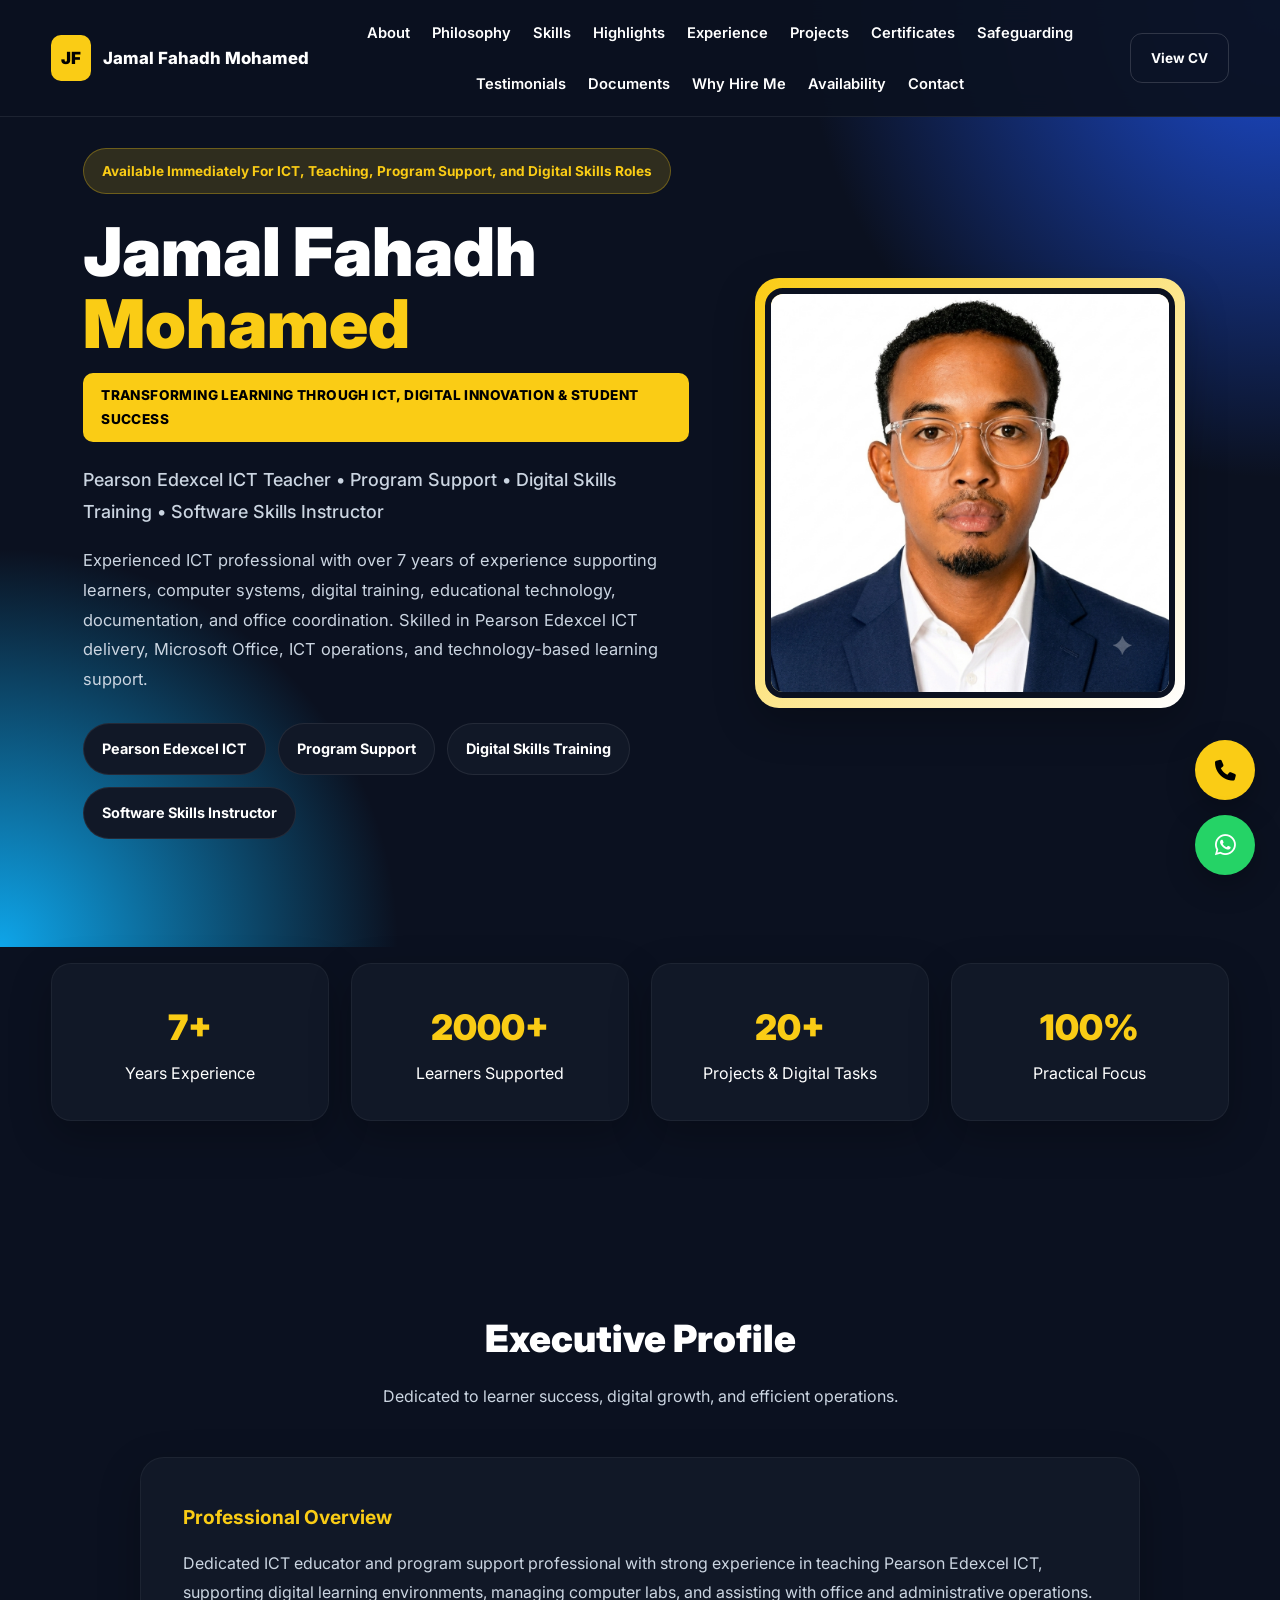
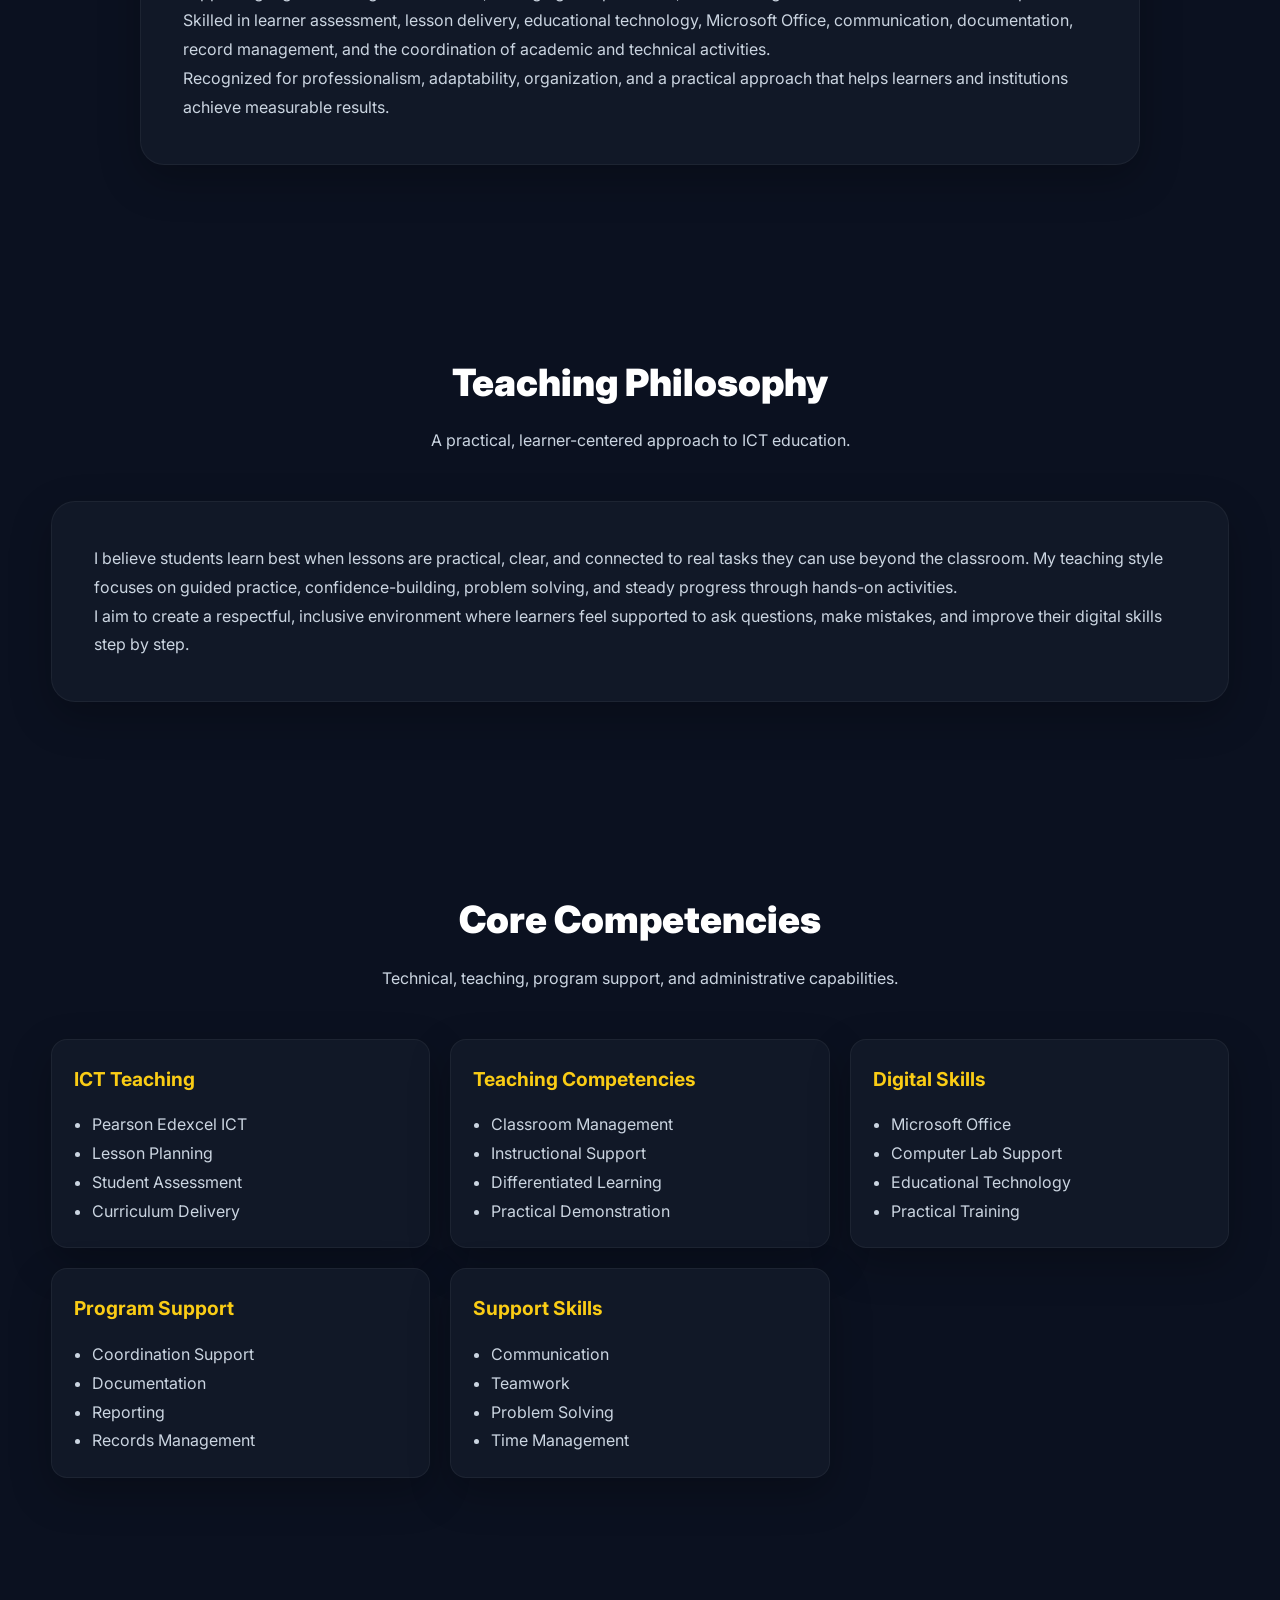
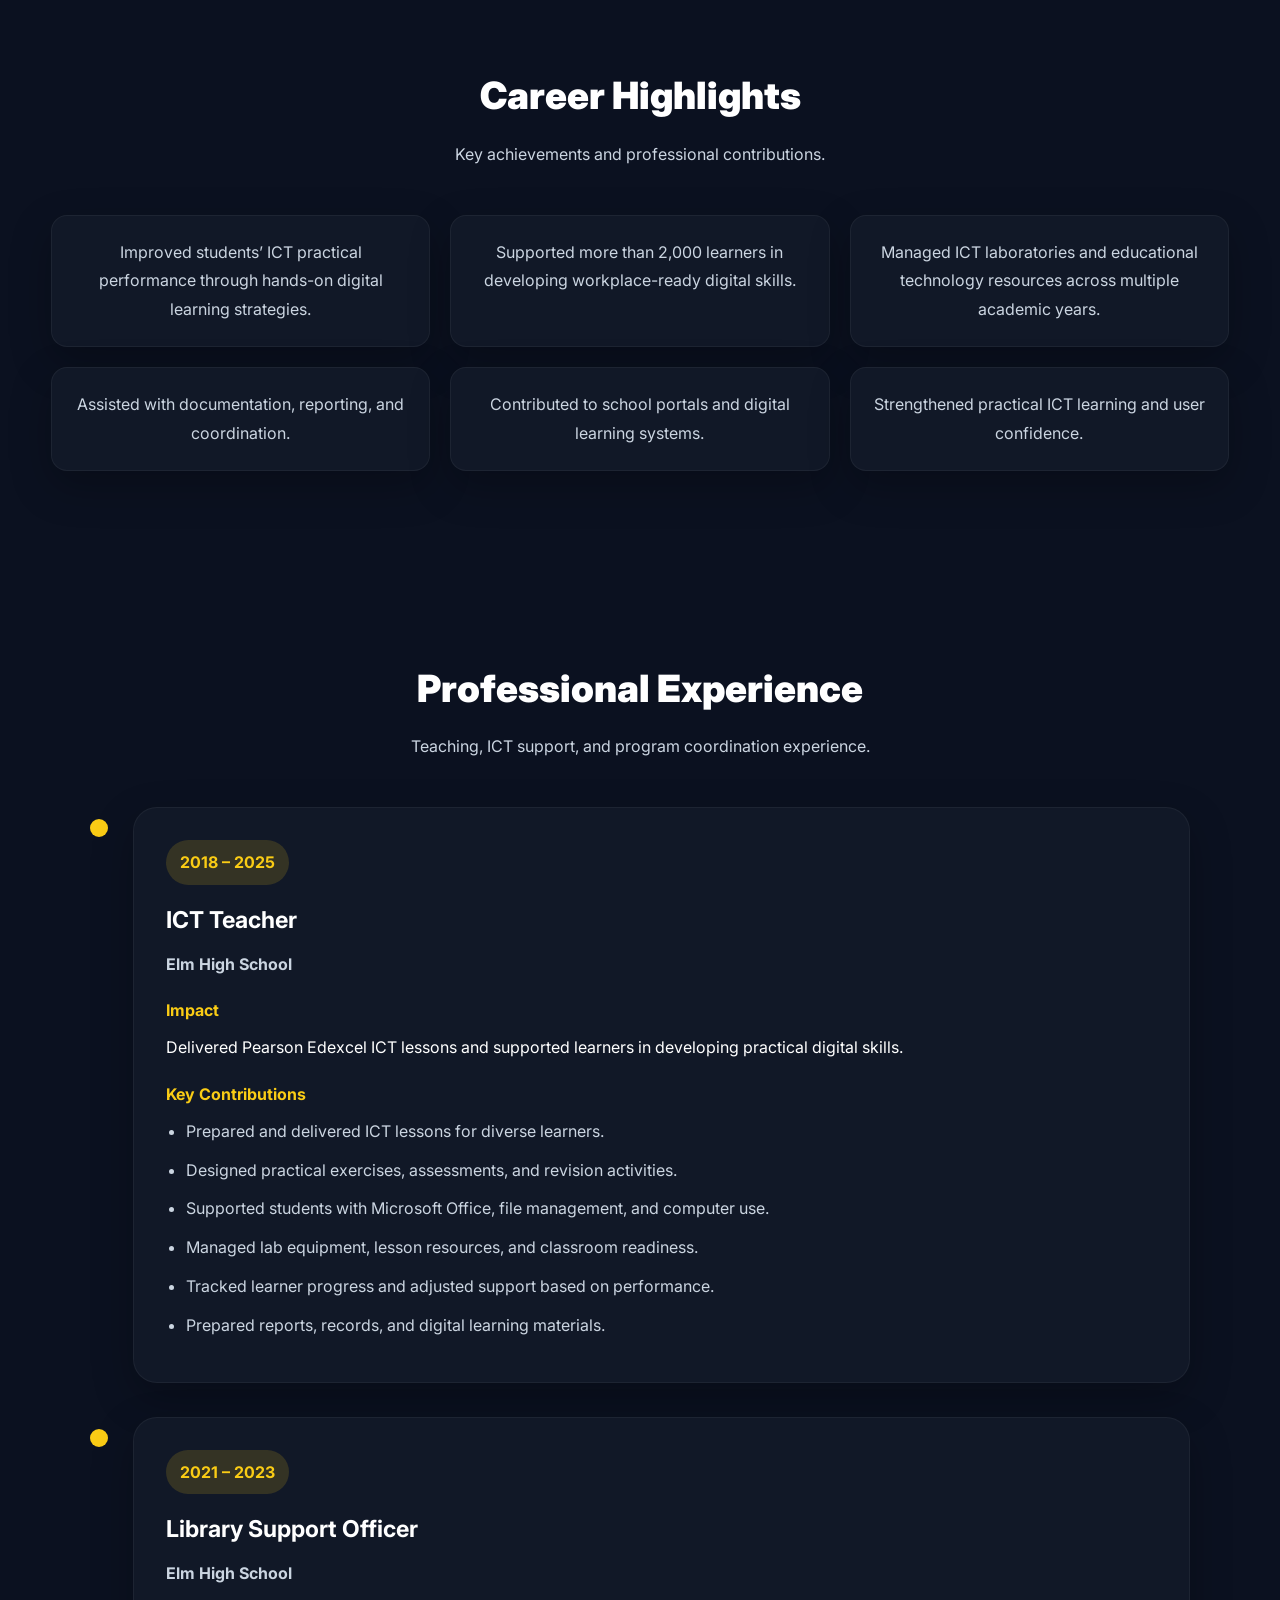
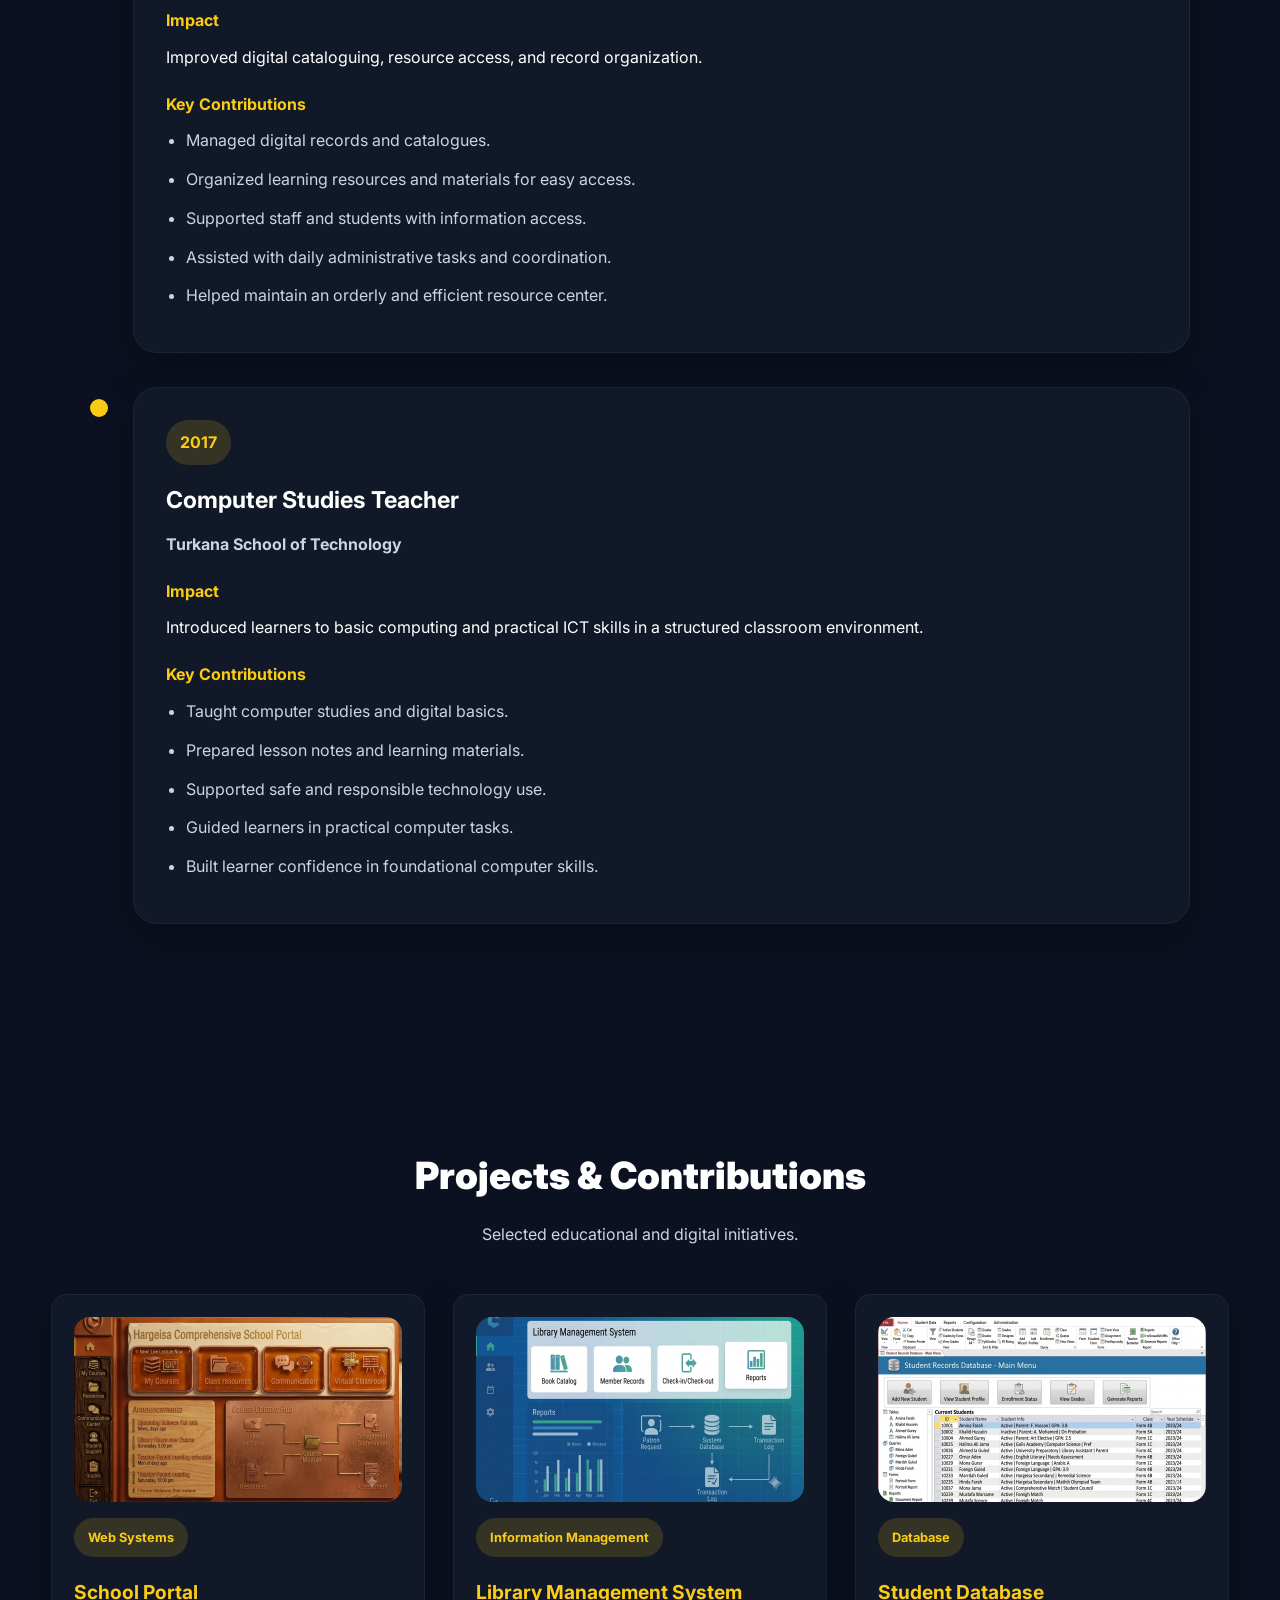
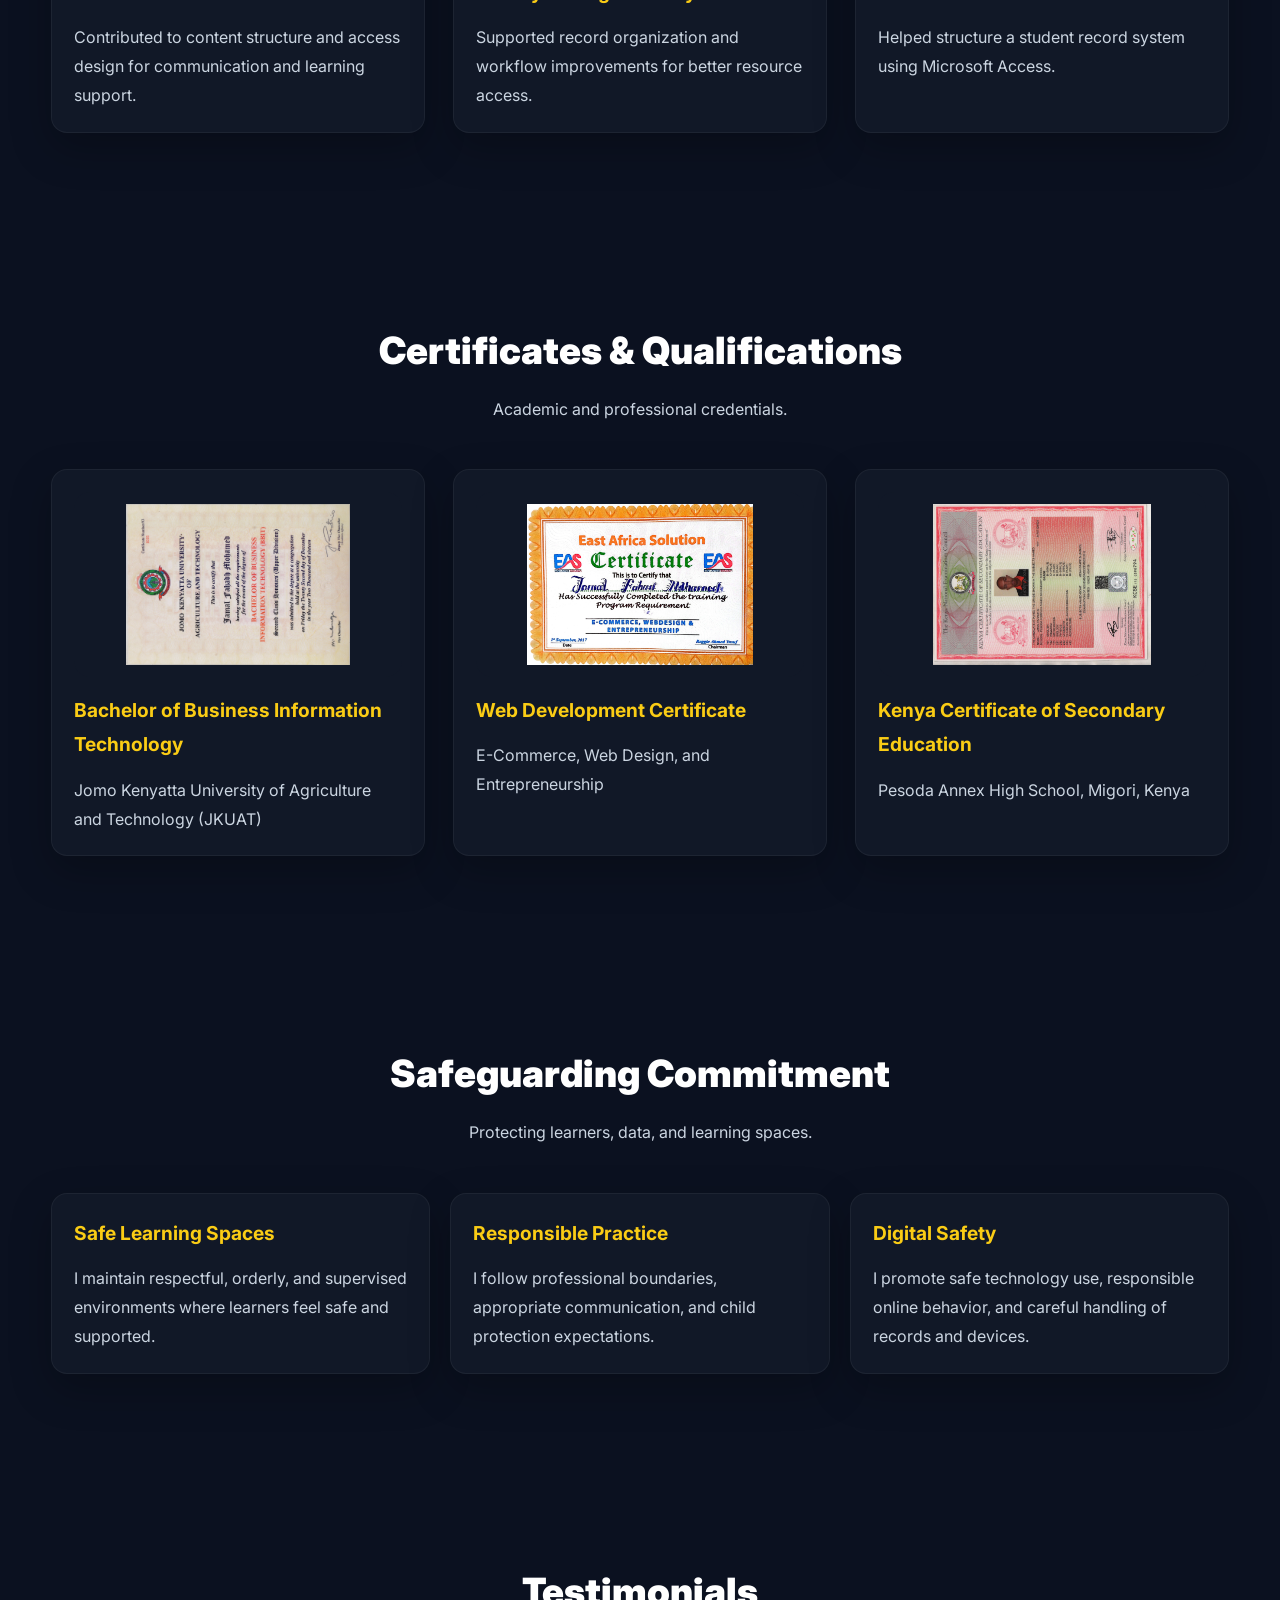
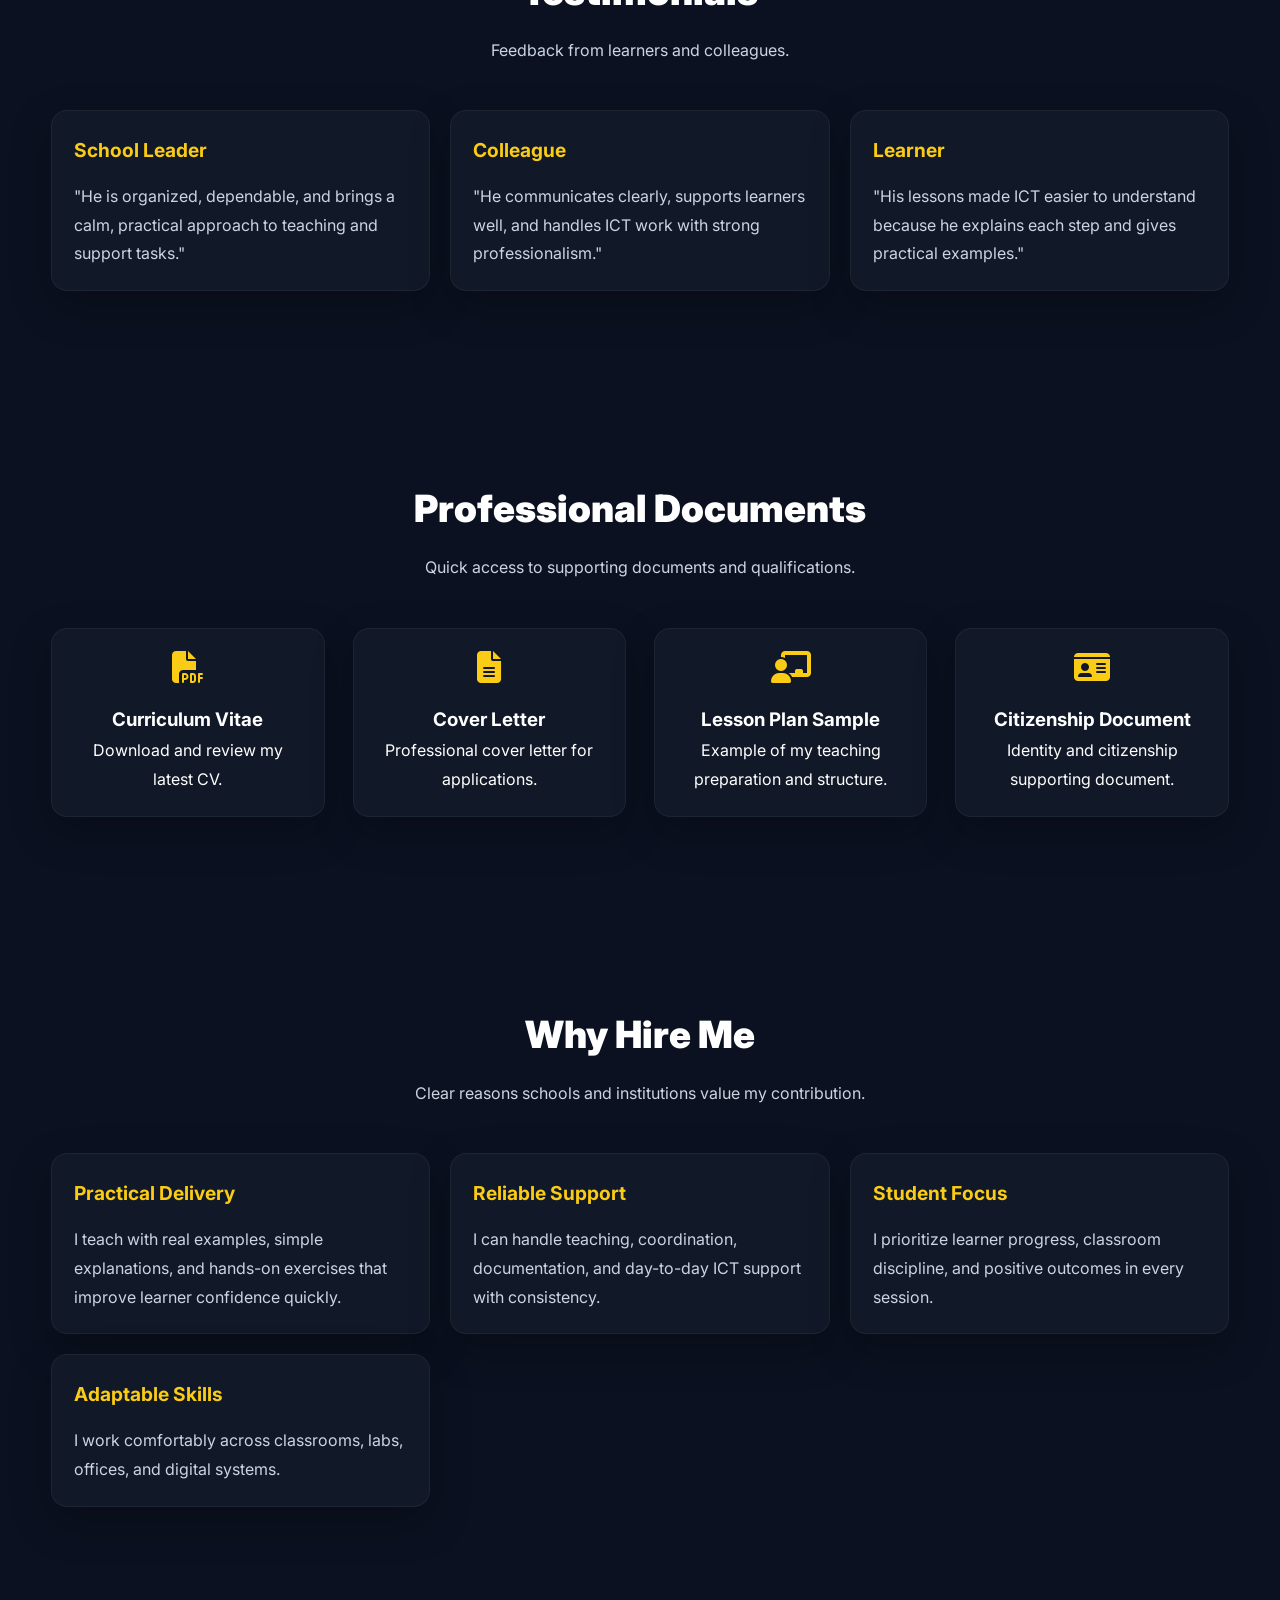
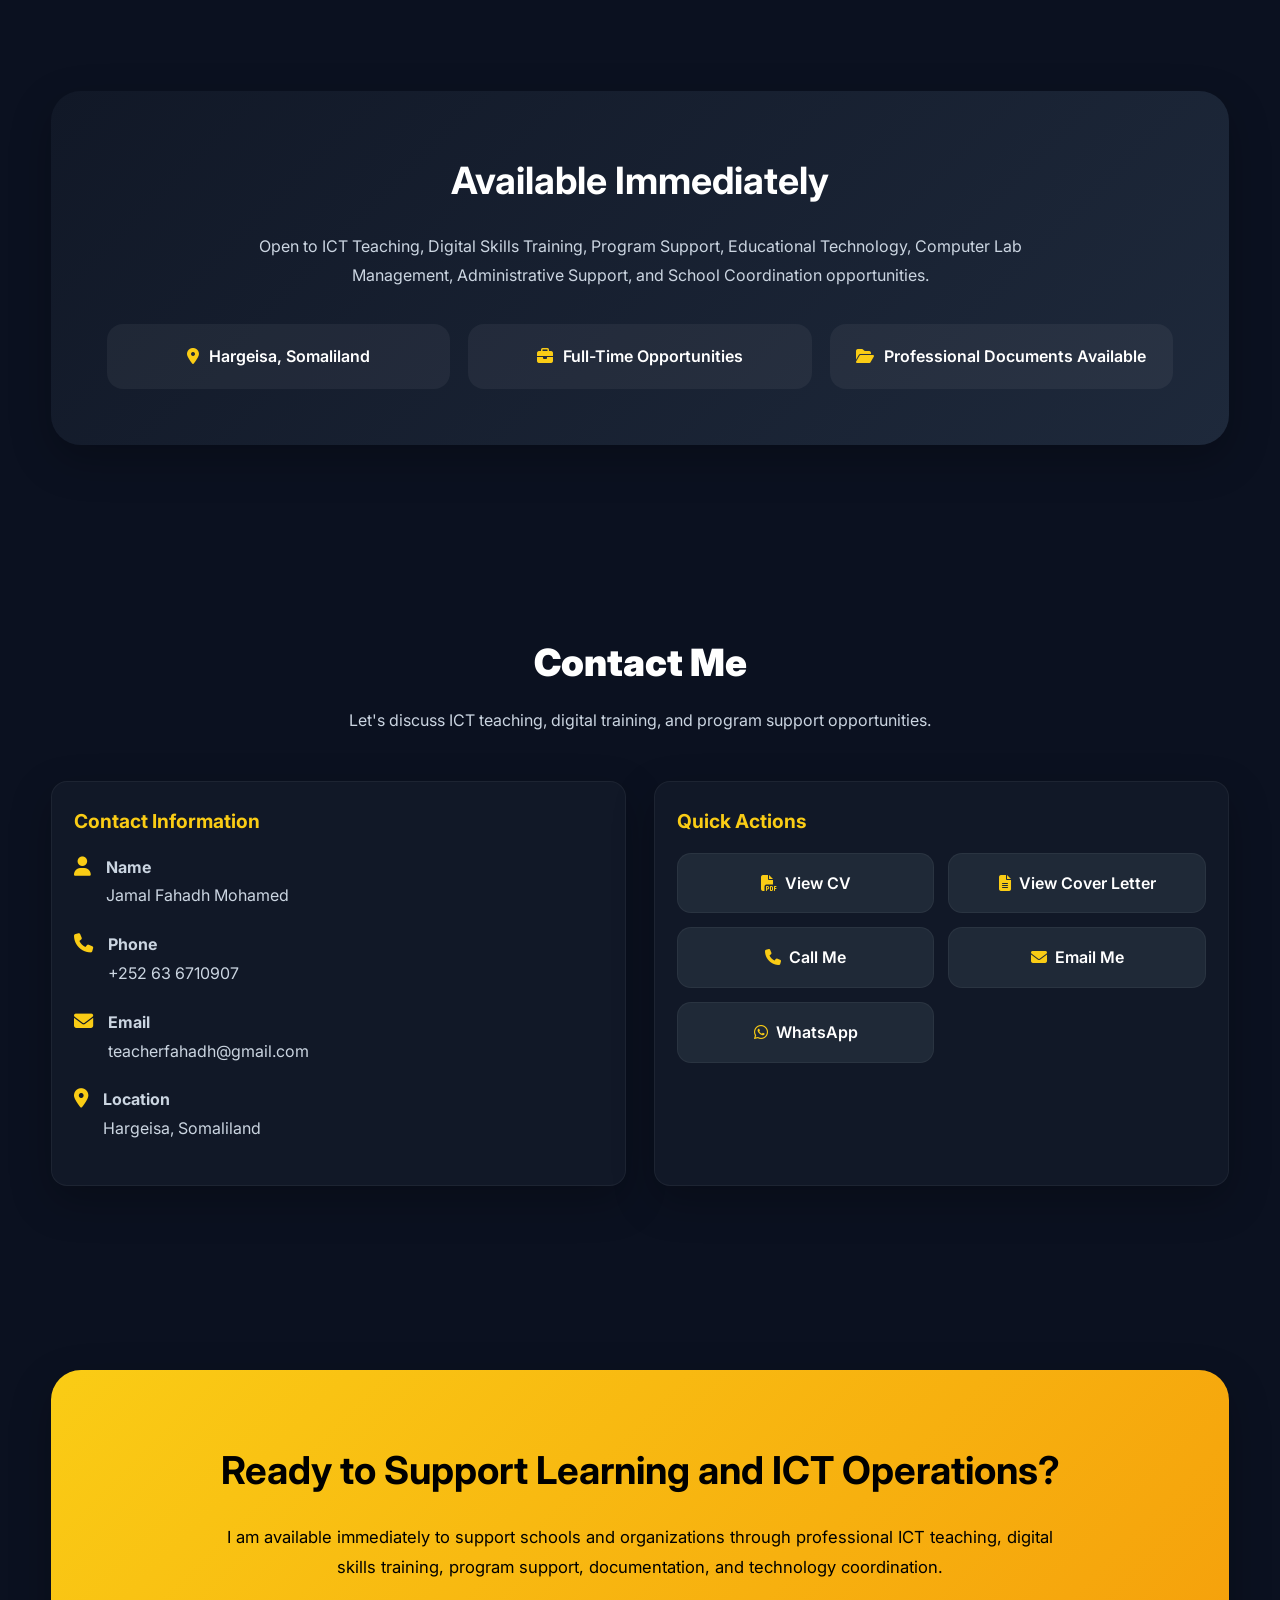
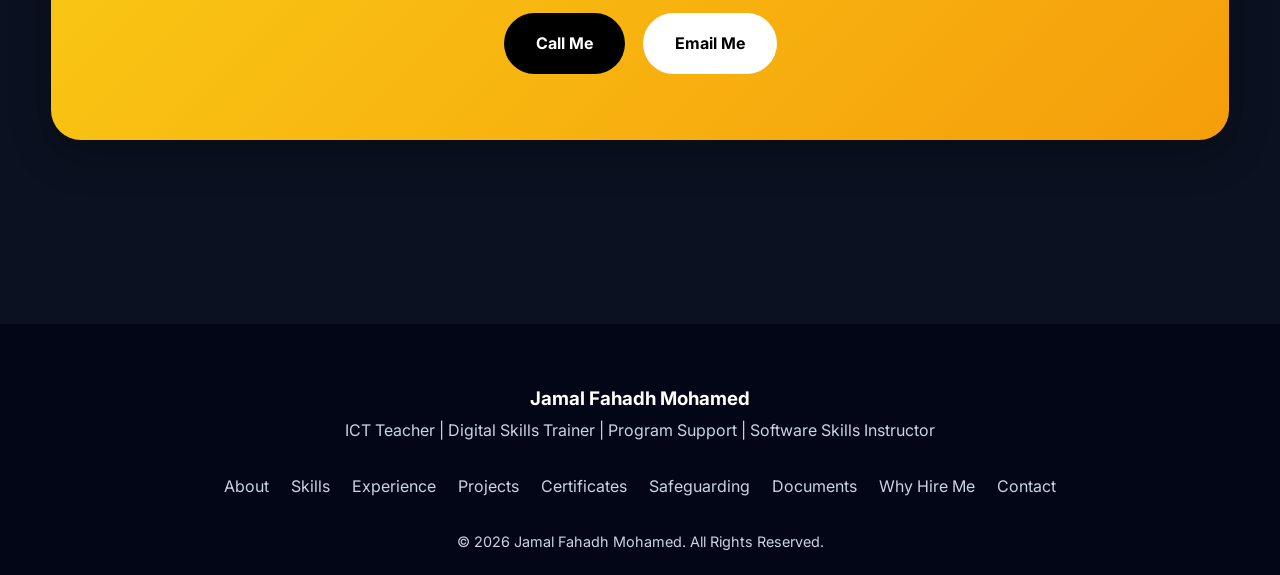
==== commit 7c6e7e89: "Update index.html" ====
--- a/index.html
+++ b/index.html
@@ -3,9 +3,9 @@
 <head>
   <meta charset="UTF-8" />
   <meta name="viewport" content="width=device-width, initial-scale=1.0" />
-  <title>Jamal Fahadh Mohamed | Pearson Edexcel ICT Teacher | Digital Skills Trainer | Program Support | Software Skills Instructor</title>
-  <meta name="description" content="Professional ICT Teacher, Digital Skills Trainer, Program Support professional, and Software Skills Instructor in Hargeisa, Somaliland." />
-  <meta name="keywords" content="ICT Teacher Hargeisa, Pearson Edexcel ICT, Digital Skills Trainer Somaliland, Program Support, Software Skills Instructor" />
+  <title>Jamal Fahadh Mohamed | ICT Teacher, Digital Skills Trainer, Program Support</title>
+  <meta name="description" content="Jamal Fahadh Mohamed is an ICT teacher, digital skills trainer, and program support professional in Hargeisa, Somaliland." />
+  <meta name="keywords" content="ICT Teacher, Digital Skills Trainer, Program Support, Software Skills Instructor, Hargeisa Somaliland" />
   <meta name="author" content="Jamal Fahadh Mohamed" />
   <meta name="theme-color" content="#0b1120" />
 
@@ -24,6 +24,7 @@
       --card:#111827;
       --border:#334155;
       --shadow:0 15px 40px rgba(0,0,0,.25);
+      --container:1200px;
     }
 
     *{
@@ -34,6 +35,10 @@
       font-family:'Inter',sans-serif;
     }
 
+    html{
+      scroll-padding-top:110px;
+    }
+
     body{
       background:var(--primary);
       color:var(--text);
@@ -55,7 +60,7 @@
     }
 
     .container{
-      width:min(1400px,92%);
+      width:min(var(--container),92%);
       margin:auto;
     }
 
@@ -119,6 +124,7 @@
       align-items:center;
       padding:18px 0;
       position:relative;
+      gap:18px;
     }
 
     .logo{
@@ -127,6 +133,7 @@
       gap:12px;
       font-weight:800;
       font-size:1.05rem;
+      white-space:nowrap;
     }
 
     .logo-box{
@@ -139,7 +146,10 @@
 
     .menu{
       display:flex;
-      gap:28px;
+      gap:22px;
+      align-items:center;
+      flex-wrap:wrap;
+      justify-content:center;
     }
 
     .menu a{
@@ -163,6 +173,8 @@
       font-weight:700;
       color:white;
       transition:.3s;
+      white-space:nowrap;
+      flex-shrink:0;
     }
 
     .cv-btn:hover,
@@ -179,35 +191,13 @@
       background:none;
       border:none;
       color:#fff;
+      flex-shrink:0;
     }
 
     .menu-toggle:focus-visible{
       outline:2px solid var(--accent);
       outline-offset:4px;
       border-radius:10px;
-    }
-
-    @media(max-width:950px){
-      .menu{
-        display:none;
-        position:absolute;
-        top:80px;
-        right:0;
-        background:#111827;
-        flex-direction:column;
-        padding:20px;
-        border-radius:16px;
-        width:260px;
-        box-shadow:var(--shadow);
-      }
-
-      .menu.show{
-        display:flex;
-      }
-
-      .menu-toggle{
-        display:block;
-      }
     }
 
     .hero{
@@ -221,16 +211,42 @@
     }
 
     .hero-grid{
-      display:grid;
-      grid-template-columns:1.35fr .85fr;
+      display:flex;
       align-items:center;
+      justify-content:center;
       gap:54px;
+      max-width:1200px;
+      margin:0 auto;
+      padding:0 32px;
+    }
+
+    .hero-copy{
+      flex:1;
+      max-width:700px;
+      text-align:left;
+    }
+
+    .hero-media{
+      flex:0 0 auto;
+      display:flex;
+      justify-content:center;
+      align-items:center;
     }
 
     @media(max-width:1000px){
       .hero-grid{
-        grid-template-columns:1fr;
+        flex-direction:column;
         text-align:center;
+        padding:0 18px;
+      }
+
+      .hero-copy{
+        max-width:900px;
+        text-align:center;
+      }
+
+      .hero-badges{
+        justify-content:center;
       }
     }
 
@@ -250,7 +266,7 @@
     }
 
     .hero h1{
-      font-size:4rem;
+      font-size:clamp(2.8rem, 6vw, 4.2rem);
       font-weight:900;
       line-height:1.06;
       margin-bottom:14px;
@@ -270,6 +286,7 @@
       text-transform:uppercase;
       border-radius:10px;
       margin-bottom:22px;
+      letter-spacing:.4px;
     }
 
     .hero-subtitle,
@@ -296,6 +313,8 @@
       font-size:1.03rem;
       max-width:800px;
       margin-bottom:28px;
+      margin-left:auto;
+      margin-right:auto;
     }
 
     .hero-badges{
@@ -355,6 +374,7 @@
       border-radius:20px;
       text-align:center;
       border:1px solid rgba(255,255,255,.05);
+      box-shadow:var(--shadow);
     }
 
     .snapshot-card h3{
@@ -452,6 +472,7 @@
       border-radius:24px;
       flex:1;
       border:1px solid rgba(255,255,255,.05);
+      box-shadow:var(--shadow);
     }
 
     .timeline-year{
@@ -512,24 +533,17 @@
     .certificate-card img,
     .document-card img{
       width:100%;
+      aspect-ratio:16/9;
+      object-fit:cover;
+      object-position:center;
       border-radius:16px;
       margin-bottom:16px;
-      object-fit:cover;
-    }
-
-    .project-image{
-      height:320px;
-      object-position:center top;
+      background:#111827;
     }
 
     .certificate-card img{
-      height:320px;
-      object-position:center top;
-    }
-
-    .document-card img{
-      height:260px;
-      object-position:center top;
+      object-fit:contain;
+      padding:12px;
     }
 
     .project-tag{
@@ -769,6 +783,34 @@
       transform:translateY(0);
     }
 
+    @media(max-width:950px){
+      .menu{
+        display:none;
+        position:absolute;
+        top:80px;
+        right:0;
+        background:#111827;
+        flex-direction:column;
+        padding:20px;
+        border-radius:16px;
+        width:260px;
+        box-shadow:var(--shadow);
+        align-items:flex-start;
+      }
+
+      .menu.show{
+        display:flex;
+      }
+
+      .menu-toggle{
+        display:block;
+      }
+
+      .cv-btn{
+        display:none;
+      }
+    }
+
     @media(max-width:900px){
       .contact-wrapper{
         grid-template-columns:1fr;
@@ -797,10 +839,6 @@
         font-size:2.8rem;
       }
 
-      .hero-badges{
-        justify-content:center;
-      }
-
       .snapshot-grid{
         grid-template-columns:1fr;
       }
@@ -814,12 +852,17 @@
       }
 
       .projects-grid,
-      .certificate-grid{
-        grid-template-columns:1fr;
-      }
-
+      .certificate-grid,
       .document-grid{
         grid-template-columns:1fr;
+      }
+
+      .menu{
+        width:min(92vw,320px);
+      }
+
+      .footer-links{
+        gap:14px;
       }
     }
 
@@ -847,7 +890,7 @@
         <span>Jamal Fahadh Mohamed</span>
       </div>
 
-      <button class="menu-toggle" type="button" aria-controls="menu" aria-expanded="false">
+      <button class="menu-toggle" type="button" aria-controls="menu" aria-expanded="false" aria-label="Open menu">
         <i class="fas fa-bars"></i>
       </button>
 
@@ -871,515 +914,509 @@
     </div>
   </header>
 
-  <section class="hero" id="home">
-    <div class="container">
-      <div class="hero-grid">
-        <div>
-          <div class="availability">
-            Available Immediately For ICT, Teaching, Program Support, and Digital Skills Roles
-          </div>
-
-          <h1>Jamal Fahadh <span>Mohamed</span></h1>
-
-          <div class="hero-role">ICT & Administrative Support Professional</div>
-
-          <p class="hero-subtitle">
-            Pearson Edexcel ICT Teacher • Program Support • Digital Skills Training • Software Skills Instructor
-          </p>
-
-          <p class="hero-description">
-            Experienced ICT professional with over 7 years of experience supporting learners, computer systems, digital training, educational technology, documentation, and office coordination. Skilled in Pearson Edexcel ICT delivery, Microsoft Office, ICT operations, and technology-based learning support.
-          </p>
-
-          <div class="hero-badges">
-            <div class="hero-badge">Pearson Edexcel ICT</div>
-            <div class="hero-badge">Program Support</div>
-            <div class="hero-badge">Digital Skills Training</div>
-            <div class="hero-badge">Software Skills Instructor</div>
-          </div>
-        </div>
-
-        <div class="profile-wrapper">
-          <div class="profile-ring">
-            <img src="assets/images/jamal-profile.jpg" alt="Jamal Fahadh Mohamed" class="profile-img">
-          </div>
-        </div>
-      </div>
-    </div>
-  </section>
-
-  <section class="snapshot">
-    <div class="container">
-      <div class="snapshot-grid">
-        <div class="snapshot-card">
-          <h3>7+</h3>
-          <p>Years Experience</p>
-        </div>
-        <div class="snapshot-card">
-          <h3>2000+</h3>
-          <p>Learners Supported</p>
-        </div>
-        <div class="snapshot-card">
-          <h3>20+</h3>
-          <p>Projects & Digital Tasks</p>
-        </div>
-        <div class="snapshot-card">
-          <h3>100%</h3>
-          <p>Practical Focus</p>
-        </div>
-      </div>
-    </div>
-  </section>
-
-  <section id="about" class="animate-section">
-    <div class="container">
-      <div class="section-title">
-        <h2>Executive Profile</h2>
-        <p>Dedicated to learner success, digital growth, and efficient operations.</p>
-      </div>
-
-      <div class="executive-profile">
+  <main>
+    <section class="hero" id="home">
+      <div class="container">
+        <div class="hero-grid">
+          <div class="hero-copy">
+            <div class="availability">
+              Available Immediately For ICT, Teaching, Program Support, and Digital Skills Roles
+            </div>
+
+            <h1>Jamal Fahadh <span>Mohamed</span></h1>
+
+            <div class="hero-role">Transforming Learning Through ICT, Digital Innovation & Student Success</div>
+
+            <p class="hero-subtitle">
+              Pearson Edexcel ICT Teacher • Program Support • Digital Skills Training • Software Skills Instructor
+            </p>
+
+            <p class="hero-description">
+              Experienced ICT professional with over 7 years of experience supporting learners, computer systems, digital training, educational technology, documentation, and office coordination. Skilled in Pearson Edexcel ICT delivery, Microsoft Office, ICT operations, and technology-based learning support.
+            </p>
+
+            <div class="hero-badges">
+              <div class="hero-badge">Pearson Edexcel ICT</div>
+              <div class="hero-badge">Program Support</div>
+              <div class="hero-badge">Digital Skills Training</div>
+              <div class="hero-badge">Software Skills Instructor</div>
+            </div>
+          </div>
+
+          <div class="hero-media">
+            <div class="profile-wrapper">
+              <div class="profile-ring">
+                <img src="assets/images/jamal-profile.jpg" alt="Jamal Fahadh Mohamed" class="profile-img" />
+              </div>
+            </div>
+          </div>
+        </div>
+      </div>
+    </section>
+
+    <section class="snapshot">
+      <div class="container">
+        <div class="snapshot-grid">
+          <div class="snapshot-card">
+            <h3>7+</h3>
+            <p>Years Experience</p>
+          </div>
+          <div class="snapshot-card">
+            <h3>2000+</h3>
+            <p>Learners Supported</p>
+          </div>
+          <div class="snapshot-card">
+            <h3>20+</h3>
+            <p>Projects & Digital Tasks</p>
+          </div>
+          <div class="snapshot-card">
+            <h3>100%</h3>
+            <p>Practical Focus</p>
+          </div>
+        </div>
+      </div>
+    </section>
+
+    <section id="about" class="animate-section">
+      <div class="container">
+        <div class="section-title">
+          <h2>Executive Profile</h2>
+          <p>Dedicated to learner success, digital growth, and efficient operations.</p>
+        </div>
+
+        <div class="executive-profile">
+          <div class="profile-card">
+            <h3>Professional Overview</h3>
+            <p>Dedicated ICT educator and program support professional with strong experience in teaching Pearson Edexcel ICT, supporting digital learning environments, managing computer labs, and assisting with office and administrative operations.</p>
+            <p>Skilled in learner assessment, lesson delivery, educational technology, Microsoft Office, communication, documentation, record management, and the coordination of academic and technical activities.</p>
+            <p>Recognized for professionalism, adaptability, organization, and a practical approach that helps learners and institutions achieve measurable results.</p>
+          </div>
+        </div>
+      </div>
+    </section>
+
+    <section id="teaching-philosophy" class="animate-section">
+      <div class="container">
+        <div class="section-title">
+          <h2>Teaching Philosophy</h2>
+          <p>A practical, learner-centered approach to ICT education.</p>
+        </div>
+
         <div class="profile-card">
-          <h3>Professional Overview</h3>
-          <p>
-            Dedicated ICT educator and program support professional with strong experience in teaching Pearson Edexcel ICT, supporting digital learning environments, managing computer labs, and assisting with office and administrative operations.
-          </p>
-          <p>
-            Skilled in learner assessment, lesson delivery, educational technology, Microsoft Office, communication, documentation, record management, and the coordination of academic and technical activities.
-          </p>
-          <p>
-            Recognized for professionalism, adaptability, organization, and a practical approach that helps learners and institutions achieve measurable results.
-          </p>
-        </div>
-      </div>
-    </div>
-  </section>
-
-  <section id="teaching-philosophy" class="animate-section">
-    <div class="container">
-      <div class="section-title">
-        <h2>Teaching Philosophy</h2>
-        <p>A practical, learner-centered approach to ICT education.</p>
-      </div>
-
-      <div class="profile-card">
-        <p>
-          I believe students learn best when lessons are practical, clear, and connected to real tasks they can use beyond the classroom. My teaching style focuses on guided practice, confidence-building, problem solving, and steady progress through hands-on activities.
-        </p>
-        <p>
-          I aim to create a respectful, inclusive environment where learners feel supported to ask questions, make mistakes, and improve their digital skills step by step.
-        </p>
-      </div>
-    </div>
-  </section>
-
-  <section id="competencies" class="animate-section">
-    <div class="container">
-      <div class="section-title">
-        <h2>Core Competencies</h2>
-        <p>Technical, teaching, program support, and administrative capabilities.</p>
-      </div>
-
-      <div class="competency-grid">
-        <div class="competency-card">
-          <h3>ICT Teaching</h3>
-          <ul>
-            <li>Pearson Edexcel ICT</li>
-            <li>Lesson Planning</li>
-            <li>Student Assessment</li>
-            <li>Curriculum Delivery</li>
-          </ul>
-        </div>
-
-        <div class="competency-card">
-          <h3>Teaching Competencies</h3>
-          <ul>
-            <li>Classroom Management</li>
-            <li>Instructional Support</li>
-            <li>Differentiated Learning</li>
-            <li>Practical Demonstration</li>
-          </ul>
-        </div>
-
-        <div class="competency-card">
-          <h3>Digital Skills</h3>
-          <ul>
-            <li>Microsoft Office</li>
-            <li>Computer Lab Support</li>
-            <li>Educational Technology</li>
-            <li>Practical Training</li>
-          </ul>
-        </div>
-
-        <div class="competency-card">
-          <h3>Program Support</h3>
-          <ul>
-            <li>Coordination Support</li>
-            <li>Documentation</li>
-            <li>Reporting</li>
-            <li>Records Management</li>
-          </ul>
-        </div>
-
-        <div class="competency-card">
-          <h3>Support Skills</h3>
-          <ul>
-            <li>Communication</li>
-            <li>Teamwork</li>
-            <li>Problem Solving</li>
-            <li>Time Management</li>
-          </ul>
-        </div>
-      </div>
-    </div>
-  </section>
-
-  <section id="achievements" class="animate-section">
-    <div class="container">
-      <div class="section-title">
-        <h2>Career Highlights</h2>
-        <p>Key achievements and professional contributions.</p>
-      </div>
-
-      <div class="highlights-grid">
-        <div class="highlight-item">Delivered Pearson Edexcel ICT lessons to learners.</div>
-        <div class="highlight-item">Supported digital skills training for students and staff.</div>
-        <div class="highlight-item">Managed computer labs and educational technology resources.</div>
-        <div class="highlight-item">Assisted with documentation, reporting, and coordination.</div>
-        <div class="highlight-item">Contributed to school portals and digital learning systems.</div>
-        <div class="highlight-item">Strengthened practical ICT learning and user confidence.</div>
-      </div>
-    </div>
-  </section>
-
-  <section id="experience" class="animate-section">
-    <div class="container">
-      <div class="section-title">
-        <h2>Professional Experience</h2>
-        <p>Teaching, ICT support, and program coordination experience.</p>
-      </div>
-
-      <div class="timeline">
-        <div class="timeline-item">
-          <div class="timeline-dot"></div>
-          <div class="timeline-content">
-            <span class="timeline-year">2018 – 2025</span>
-            <h3>ICT Teacher</h3>
-            <h4>Elm High School</h4>
-            <div class="experience-block">
-              <h5>Impact</h5>
-              <p>Delivered Pearson Edexcel ICT lessons and supported learners in developing practical digital skills.</p>
+          <p>I believe students learn best when lessons are practical, clear, and connected to real tasks they can use beyond the classroom. My teaching style focuses on guided practice, confidence-building, problem solving, and steady progress through hands-on activities.</p>
+          <p>I aim to create a respectful, inclusive environment where learners feel supported to ask questions, make mistakes, and improve their digital skills step by step.</p>
+        </div>
+      </div>
+    </section>
+
+    <section id="competencies" class="animate-section">
+      <div class="container">
+        <div class="section-title">
+          <h2>Core Competencies</h2>
+          <p>Technical, teaching, program support, and administrative capabilities.</p>
+        </div>
+
+        <div class="competency-grid">
+          <div class="competency-card">
+            <h3>ICT Teaching</h3>
+            <ul>
+              <li>Pearson Edexcel ICT</li>
+              <li>Lesson Planning</li>
+              <li>Student Assessment</li>
+              <li>Curriculum Delivery</li>
+            </ul>
+          </div>
+
+          <div class="competency-card">
+            <h3>Teaching Competencies</h3>
+            <ul>
+              <li>Classroom Management</li>
+              <li>Instructional Support</li>
+              <li>Differentiated Learning</li>
+              <li>Practical Demonstration</li>
+            </ul>
+          </div>
+
+          <div class="competency-card">
+            <h3>Digital Skills</h3>
+            <ul>
+              <li>Microsoft Office</li>
+              <li>Computer Lab Support</li>
+              <li>Educational Technology</li>
+              <li>Practical Training</li>
+            </ul>
+          </div>
+
+          <div class="competency-card">
+            <h3>Program Support</h3>
+            <ul>
+              <li>Coordination Support</li>
+              <li>Documentation</li>
+              <li>Reporting</li>
+              <li>Records Management</li>
+            </ul>
+          </div>
+
+          <div class="competency-card">
+            <h3>Support Skills</h3>
+            <ul>
+              <li>Communication</li>
+              <li>Teamwork</li>
+              <li>Problem Solving</li>
+              <li>Time Management</li>
+            </ul>
+          </div>
+        </div>
+      </div>
+    </section>
+
+    <section id="achievements" class="animate-section">
+      <div class="container">
+        <div class="section-title">
+          <h2>Career Highlights</h2>
+          <p>Key achievements and professional contributions.</p>
+        </div>
+
+        <div class="highlights-grid">
+          <div class="highlight-item">Improved students’ ICT practical performance through hands-on digital learning strategies.</div>
+          <div class="highlight-item">Supported more than 2,000 learners in developing workplace-ready digital skills.</div>
+          <div class="highlight-item">Managed ICT laboratories and educational technology resources across multiple academic years.</div>
+          <div class="highlight-item">Assisted with documentation, reporting, and coordination.</div>
+          <div class="highlight-item">Contributed to school portals and digital learning systems.</div>
+          <div class="highlight-item">Strengthened practical ICT learning and user confidence.</div>
+        </div>
+      </div>
+    </section>
+
+    <section id="experience" class="animate-section">
+      <div class="container">
+        <div class="section-title">
+          <h2>Professional Experience</h2>
+          <p>Teaching, ICT support, and program coordination experience.</p>
+        </div>
+
+        <div class="timeline">
+          <div class="timeline-item">
+            <div class="timeline-dot"></div>
+            <div class="timeline-content">
+              <span class="timeline-year">2018 – 2025</span>
+              <h3>ICT Teacher</h3>
+              <h4>Elm High School</h4>
+              <div class="experience-block">
+                <h5>Impact</h5>
+                <p>Delivered Pearson Edexcel ICT lessons and supported learners in developing practical digital skills.</p>
+              </div>
+              <div class="experience-block">
+                <h5>Key Contributions</h5>
+                <ul>
+                  <li>Prepared and delivered ICT lessons for diverse learners.</li>
+                  <li>Designed practical exercises, assessments, and revision activities.</li>
+                  <li>Supported students with Microsoft Office, file management, and computer use.</li>
+                  <li>Managed lab equipment, lesson resources, and classroom readiness.</li>
+                  <li>Tracked learner progress and adjusted support based on performance.</li>
+                  <li>Prepared reports, records, and digital learning materials.</li>
+                </ul>
+              </div>
             </div>
-            <div class="experience-block">
-              <h5>Key Contributions</h5>
-              <ul>
-                <li>Prepared and delivered ICT lessons for diverse learners.</li>
-                <li>Designed practical exercises, assessments, and revision activities.</li>
-                <li>Supported students with Microsoft Office, file management, and computer use.</li>
-                <li>Managed lab equipment, lesson resources, and classroom readiness.</li>
-                <li>Tracked learner progress and adjusted support based on performance.</li>
-                <li>Prepared reports, records, and digital learning materials.</li>
-              </ul>
+          </div>
+
+          <div class="timeline-item">
+            <div class="timeline-dot"></div>
+            <div class="timeline-content">
+              <span class="timeline-year">2021 – 2023</span>
+              <h3>Library Support Officer</h3>
+              <h4>Elm High School</h4>
+              <div class="experience-block">
+                <h5>Impact</h5>
+                <p>Improved digital cataloguing, resource access, and record organization.</p>
+              </div>
+              <div class="experience-block">
+                <h5>Key Contributions</h5>
+                <ul>
+                  <li>Managed digital records and catalogues.</li>
+                  <li>Organized learning resources and materials for easy access.</li>
+                  <li>Supported staff and students with information access.</li>
+                  <li>Assisted with daily administrative tasks and coordination.</li>
+                  <li>Helped maintain an orderly and efficient resource center.</li>
+                </ul>
+              </div>
             </div>
           </div>
-        </div>
-
-        <div class="timeline-item">
-          <div class="timeline-dot"></div>
-          <div class="timeline-content">
-            <span class="timeline-year">2021 – 2023</span>
-            <h3>Library Support Officer</h3>
-            <h4>Elm High School</h4>
-            <div class="experience-block">
-              <h5>Impact</h5>
-              <p>Improved digital cataloguing, resource access, and record organization.</p>
+
+          <div class="timeline-item">
+            <div class="timeline-dot"></div>
+            <div class="timeline-content">
+              <span class="timeline-year">2017</span>
+              <h3>Computer Studies Teacher</h3>
+              <h4>Turkana School of Technology</h4>
+              <div class="experience-block">
+                <h5>Impact</h5>
+                <p>Introduced learners to basic computing and practical ICT skills in a structured classroom environment.</p>
+              </div>
+              <div class="experience-block">
+                <h5>Key Contributions</h5>
+                <ul>
+                  <li>Taught computer studies and digital basics.</li>
+                  <li>Prepared lesson notes and learning materials.</li>
+                  <li>Supported safe and responsible technology use.</li>
+                  <li>Guided learners in practical computer tasks.</li>
+                  <li>Built learner confidence in foundational computer skills.</li>
+                </ul>
+              </div>
             </div>
-            <div class="experience-block">
-              <h5>Key Contributions</h5>
-              <ul>
-                <li>Managed digital records and catalogues.</li>
-                <li>Organized learning resources and materials for easy access.</li>
-                <li>Supported staff and students with information access.</li>
-                <li>Assisted with daily administrative tasks and coordination.</li>
-                <li>Helped maintain an orderly and efficient resource center.</li>
-              </ul>
+          </div>
+        </div>
+      </div>
+    </section>
+
+    <section id="projects" class="animate-section">
+      <div class="container">
+        <div class="section-title">
+          <h2>Projects & Contributions</h2>
+          <p>Selected educational and digital initiatives.</p>
+        </div>
+
+        <div class="projects-grid">
+          <div class="project-card">
+            <img src="assets/images/school-portal.jpg" alt="School portal project" class="project-image" loading="lazy" />
+            <span class="project-tag">Web Systems</span>
+            <h3>School Portal</h3>
+            <p>Contributed to content structure and access design for communication and learning support.</p>
+          </div>
+
+          <div class="project-card">
+            <img src="assets/images/library-system.jpg" alt="Library management system project" class="project-image" loading="lazy" />
+            <span class="project-tag">Information Management</span>
+            <h3>Library Management System</h3>
+            <p>Supported record organization and workflow improvements for better resource access.</p>
+          </div>
+
+          <div class="project-card">
+            <img src="assets/images/student-database.jpg" alt="Student database project" class="project-image" loading="lazy" />
+            <span class="project-tag">Database</span>
+            <h3>Student Database</h3>
+            <p>Helped structure a student record system using Microsoft Access.</p>
+          </div>
+        </div>
+      </div>
+    </section>
+
+    <section id="certificates" class="animate-section">
+      <div class="container">
+        <div class="section-title">
+          <h2>Certificates & Qualifications</h2>
+          <p>Academic and professional credentials.</p>
+        </div>
+
+        <div class="certificate-grid">
+          <div class="certificate-card">
+            <img src="assets/images/degree.jpg" alt="Bachelor degree certificate" loading="lazy" />
+            <h3>Bachelor of Business Information Technology</h3>
+            <p>Jomo Kenyatta University of Agriculture and Technology (JKUAT)</p>
+          </div>
+
+          <div class="certificate-card">
+            <img src="assets/images/web_cert.jpg" alt="Web development certificate" loading="lazy" />
+            <h3>Web Development Certificate</h3>
+            <p>E-Commerce, Web Design, and Entrepreneurship</p>
+          </div>
+
+          <div class="certificate-card">
+            <img src="assets/images/kcse.jpg" alt="KCSE certificate" loading="lazy" />
+            <h3>Kenya Certificate of Secondary Education</h3>
+            <p>Pesoda Annex High School, Migori, Kenya</p>
+          </div>
+        </div>
+      </div>
+    </section>
+
+    <section id="safeguarding" class="animate-section">
+      <div class="container">
+        <div class="section-title">
+          <h2>Safeguarding Commitment</h2>
+          <p>Protecting learners, data, and learning spaces.</p>
+        </div>
+
+        <div class="safeguard-grid">
+          <div class="safeguard-card">
+            <h3>Safe Learning Spaces</h3>
+            <p>I maintain respectful, orderly, and supervised environments where learners feel safe and supported.</p>
+          </div>
+
+          <div class="safeguard-card">
+            <h3>Responsible Practice</h3>
+            <p>I follow professional boundaries, appropriate communication, and child protection expectations.</p>
+          </div>
+
+          <div class="safeguard-card">
+            <h3>Digital Safety</h3>
+            <p>I promote safe technology use, responsible online behavior, and careful handling of records and devices.</p>
+          </div>
+        </div>
+      </div>
+    </section>
+
+    <section id="testimonials" class="animate-section">
+      <div class="container">
+        <div class="section-title">
+          <h2>Testimonials</h2>
+          <p>Feedback from learners and colleagues.</p>
+        </div>
+
+        <div class="testimonial-grid">
+          <div class="testimonial-card">
+            <h3>School Leader</h3>
+            <p>"He is organized, dependable, and brings a calm, practical approach to teaching and support tasks."</p>
+          </div>
+
+          <div class="testimonial-card">
+            <h3>Colleague</h3>
+            <p>"He communicates clearly, supports learners well, and handles ICT work with strong professionalism."</p>
+          </div>
+
+          <div class="testimonial-card">
+            <h3>Learner</h3>
+            <p>"His lessons made ICT easier to understand because he explains each step and gives practical examples."</p>
+          </div>
+        </div>
+      </div>
+    </section>
+
+    <section id="documents" class="animate-section">
+      <div class="container">
+        <div class="section-title">
+          <h2>Professional Documents</h2>
+          <p>Quick access to supporting documents and qualifications.</p>
+        </div>
+
+        <div class="document-grid">
+          <a href="assets/documents/Jamal_Fahadh_CV.pdf" class="document-card">
+            <i class="fas fa-file-pdf"></i>
+            <h3>Curriculum Vitae</h3>
+            <p>Download and review my latest CV.</p>
+          </a>
+
+          <a href="assets/documents/Cover_Letter.pdf" class="document-card">
+            <i class="fas fa-file-lines"></i>
+            <h3>Cover Letter</h3>
+            <p>Professional cover letter for applications.</p>
+          </a>
+
+          <a href="assets/documents/Lesson_Plan_Sample.pdf" class="document-card">
+            <i class="fas fa-chalkboard-user"></i>
+            <h3>Lesson Plan Sample</h3>
+            <p>Example of my teaching preparation and structure.</p>
+          </a>
+
+          <a href="assets/images/passport-bio-page.jpg" class="document-card">
+            <i class="fas fa-id-card"></i>
+            <h3>Citizenship Document</h3>
+            <p>Identity and citizenship supporting document.</p>
+          </a>
+        </div>
+      </div>
+    </section>
+
+    <section id="why-hire-me" class="animate-section">
+      <div class="container">
+        <div class="section-title">
+          <h2>Why Hire Me</h2>
+          <p>Clear reasons schools and institutions value my contribution.</p>
+        </div>
+
+        <div class="why-grid">
+          <div class="why-card">
+            <h3>Practical Delivery</h3>
+            <p>I teach with real examples, simple explanations, and hands-on exercises that improve learner confidence quickly.</p>
+          </div>
+
+          <div class="why-card">
+            <h3>Reliable Support</h3>
+            <p>I can handle teaching, coordination, documentation, and day-to-day ICT support with consistency.</p>
+          </div>
+
+          <div class="why-card">
+            <h3>Student Focus</h3>
+            <p>I prioritize learner progress, classroom discipline, and positive outcomes in every session.</p>
+          </div>
+
+          <div class="why-card">
+            <h3>Adaptable Skills</h3>
+            <p>I work comfortably across classrooms, labs, offices, and digital systems.</p>
+          </div>
+        </div>
+      </div>
+    </section>
+
+    <section id="availability" class="animate-section">
+      <div class="container">
+        <div class="availability-box">
+          <h2>Available Immediately</h2>
+          <p>Open to ICT Teaching, Digital Skills Training, Program Support, Educational Technology, Computer Lab Management, Administrative Support, and School Coordination opportunities.</p>
+          <div class="availability-items">
+            <div><i class="fas fa-location-dot"></i>Hargeisa, Somaliland</div>
+            <div><i class="fas fa-briefcase"></i>Full-Time Opportunities</div>
+            <div><i class="fas fa-folder-open"></i>Professional Documents Available</div>
+          </div>
+        </div>
+      </div>
+    </section>
+
+    <section id="contact" class="animate-section">
+      <div class="container">
+        <div class="section-title">
+          <h2>Contact Me</h2>
+          <p>Let's discuss ICT teaching, digital training, and program support opportunities.</p>
+        </div>
+
+        <div class="contact-wrapper">
+          <div class="contact-card">
+            <h3>Contact Information</h3>
+            <div class="contact-item">
+              <i class="fas fa-user"></i>
+              <div><strong>Name</strong><p>Jamal Fahadh Mohamed</p></div>
             </div>
-          </div>
-        </div>
-
-        <div class="timeline-item">
-          <div class="timeline-dot"></div>
-          <div class="timeline-content">
-            <span class="timeline-year">2017</span>
-            <h3>Computer Studies Teacher</h3>
-            <h4>Turkana School of Technology</h4>
-            <div class="experience-block">
-              <h5>Impact</h5>
-              <p>Introduced learners to basic computing and practical ICT skills in a structured classroom environment.</p>
+            <div class="contact-item">
+              <i class="fas fa-phone"></i>
+              <div><strong>Phone</strong><p>+252 63 6710907</p></div>
             </div>
-            <div class="experience-block">
-              <h5>Key Contributions</h5>
-              <ul>
-                <li>Taught computer studies and digital basics.</li>
-                <li>Prepared lesson notes and learning materials.</li>
-                <li>Supported safe and responsible technology use.</li>
-                <li>Guided learners in practical computer tasks.</li>
-                <li>Built learner confidence in foundational computer skills.</li>
-              </ul>
+            <div class="contact-item">
+              <i class="fas fa-envelope"></i>
+              <div><strong>Email</strong><p>teacherfahadh@gmail.com</p></div>
             </div>
-          </div>
-        </div>
-      </div>
-    </div>
-  </section>
-
-  <section id="projects" class="animate-section">
-    <div class="container">
-      <div class="section-title">
-        <h2>Projects & Contributions</h2>
-        <p>Selected educational and digital initiatives.</p>
-      </div>
-
-      <div class="projects-grid">
-        <div class="project-card">
-          <img src="assets/images/school-portal.jpg" alt="School portal project" class="project-image" />
-          <span class="project-tag">Web Systems</span>
-          <h3>School Portal</h3>
-          <p>Contributed to content structure and access design for communication and learning support.</p>
-        </div>
-
-        <div class="project-card">
-          <img src="assets/images/library-system.jpg" alt="Library management system project" class="project-image" />
-          <span class="project-tag">Information Management</span>
-          <h3>Library Management System</h3>
-          <p>Supported record organization and workflow improvements for better resource access.</p>
-        </div>
-
-        <div class="project-card">
-          <img src="assets/images/student-database.jpg" alt="Student database project" class="project-image" />
-          <span class="project-tag">Database</span>
-          <h3>Student Database</h3>
-          <p>Helped structure a student record system using Microsoft Access.</p>
-        </div>
-      </div>
-    </div>
-  </section>
-
-  <section id="certificates" class="animate-section">
-    <div class="container">
-      <div class="section-title">
-        <h2>Certificates & Qualifications</h2>
-        <p>Academic and professional credentials.</p>
-      </div>
-
-      <div class="certificate-grid">
-        <div class="certificate-card">
-          <img src="assets/images/degree.jpg" alt="Bachelor degree certificate" />
-          <h3>Bachelor of Business Information Technology</h3>
-          <p>Jomo Kenyatta University of Agriculture and Technology (JKUAT)</p>
-        </div>
-
-        <div class="certificate-card">
-          <img src="assets/images/web_cert.jpg" alt="Web development certificate" />
-          <h3>Web Development Certificate</h3>
-          <p>E-Commerce, Web Design, and Entrepreneurship</p>
-        </div>
-
-        <div class="certificate-card">
-          <img src="assets/images/kcse.jpg" alt="KCSE certificate" />
-          <h3>Kenya Certificate of Secondary Education</h3>
-          <p>Pesoda Annex High School, Migori, Kenya</p>
-        </div>
-      </div>
-    </div>
-  </section>
-
-  <section id="safeguarding" class="animate-section">
-    <div class="container">
-      <div class="section-title">
-        <h2>Safeguarding Commitment</h2>
-        <p>Protecting learners, data, and learning spaces.</p>
-      </div>
-
-      <div class="safeguard-grid">
-        <div class="safeguard-card">
-          <h3>Safe Learning Spaces</h3>
-          <p>I maintain respectful, orderly, and supervised environments where learners feel safe and supported.</p>
-        </div>
-
-        <div class="safeguard-card">
-          <h3>Responsible Practice</h3>
-          <p>I follow professional boundaries, appropriate communication, and child protection expectations.</p>
-        </div>
-
-        <div class="safeguard-card">
-          <h3>Digital Safety</h3>
-          <p>I promote safe technology use, responsible online behavior, and careful handling of records and devices.</p>
-        </div>
-      </div>
-    </div>
-  </section>
-
-  <section id="testimonials" class="animate-section">
-    <div class="container">
-      <div class="section-title">
-        <h2>Testimonials</h2>
-        <p>Feedback from learners and colleagues.</p>
-      </div>
-
-      <div class="testimonial-grid">
-        <div class="testimonial-card">
-          <h3>School Leader</h3>
-          <p>"He is organized, dependable, and brings a calm, practical approach to teaching and support tasks."</p>
-        </div>
-
-        <div class="testimonial-card">
-          <h3>Colleague</h3>
-          <p>"He communicates clearly, supports learners well, and handles ICT work with strong professionalism."</p>
-        </div>
-
-        <div class="testimonial-card">
-          <h3>Learner</h3>
-          <p>"His lessons made ICT easier to understand because he explains each step and gives practical examples."</p>
-        </div>
-      </div>
-    </div>
-  </section>
-
-  <section id="documents" class="animate-section">
-    <div class="container">
-      <div class="section-title">
-        <h2>Professional Documents</h2>
-        <p>Quick access to supporting documents and qualifications.</p>
-      </div>
-
-      <div class="document-grid">
-        <a href="assets/documents/Jamal_Fahadh_CV.pdf" class="document-card">
-          <i class="fas fa-file-pdf"></i>
-          <h3>Curriculum Vitae</h3>
-          <p>Download and review my latest CV.</p>
-        </a>
-
-        <a href="assets/documents/Cover_Letter.pdf" class="document-card">
-          <i class="fas fa-file-lines"></i>
-          <h3>Cover Letter</h3>
-          <p>Professional cover letter for applications.</p>
-        </a>
-
-        <a href="assets/documents/Lesson_Plan_Sample.pdf" class="document-card">
-          <i class="fas fa-chalkboard-user"></i>
-          <h3>Lesson Plan Sample</h3>
-          <p>Example of my teaching preparation and structure.</p>
-        </a>
-
-        <a href="assets/images/passport-bio-page.jpg" class="document-card">
-          <i class="fas fa-id-card"></i>
-          <h3>Citizenship Document</h3>
-          <p>Identity and citizenship supporting document.</p>
-        </a>
-      </div>
-    </div>
-  </section>
-
-  <section id="why-hire-me" class="animate-section">
-    <div class="container">
-      <div class="section-title">
-        <h2>Why Hire Me</h2>
-        <p>Clear reasons schools and institutions value my contribution.</p>
-      </div>
-
-      <div class="why-grid">
-        <div class="why-card">
-          <h3>Practical Delivery</h3>
-          <p>I teach with real examples, simple explanations, and hands-on exercises that improve learner confidence quickly.</p>
-        </div>
-
-        <div class="why-card">
-          <h3>Reliable Support</h3>
-          <p>I can handle teaching, coordination, documentation, and day-to-day ICT support with consistency.</p>
-        </div>
-
-        <div class="why-card">
-          <h3>Student Focus</h3>
-          <p>I prioritize learner progress, classroom discipline, and positive outcomes in every session.</p>
-        </div>
-
-        <div class="why-card">
-          <h3>Adaptable Skills</h3>
-          <p>I work comfortably across classrooms, labs, offices, and digital systems.</p>
-        </div>
-      </div>
-    </div>
-  </section>
-
-  <section id="availability" class="animate-section">
-    <div class="container">
-      <div class="availability-box">
-        <h2>Available Immediately</h2>
-        <p>Open to ICT Teaching, Digital Skills Training, Program Support, Educational Technology, Computer Lab Management, Administrative Support, and School Coordination opportunities.</p>
-        <div class="availability-items">
-          <div><i class="fas fa-location-dot"></i>Hargeisa, Somaliland</div>
-          <div><i class="fas fa-briefcase"></i>Full-Time Opportunities</div>
-          <div><i class="fas fa-folder-open"></i>Professional Documents Available</div>
-        </div>
-      </div>
-    </div>
-  </section>
-
-  <section id="contact" class="animate-section">
-    <div class="container">
-      <div class="section-title">
-        <h2>Contact Me</h2>
-        <p>Let's discuss ICT teaching, digital training, and program support opportunities.</p>
-      </div>
-
-      <div class="contact-wrapper">
-        <div class="contact-card">
-          <h3>Contact Information</h3>
-          <div class="contact-item">
-            <i class="fas fa-user"></i>
-            <div><strong>Name</strong><p>Jamal Fahadh Mohamed</p></div>
-          </div>
-          <div class="contact-item">
-            <i class="fas fa-phone"></i>
-            <div><strong>Phone</strong><p>+252 63 6710907</p></div>
-          </div>
-          <div class="contact-item">
-            <i class="fas fa-envelope"></i>
-            <div><strong>Email</strong><p>teacherfahadh@gmail.com</p></div>
-          </div>
-          <div class="contact-item">
-            <i class="fas fa-location-dot"></i>
-            <div><strong>Location</strong><p>Hargeisa, Somaliland</p></div>
-          </div>
-        </div>
-
-        <div class="contact-card">
-          <h3>Quick Actions</h3>
-          <div class="action-buttons">
-            <a href="assets/documents/Jamal_Fahadh_CV.pdf" class="action-btn"><i class="fas fa-file-pdf"></i>View CV</a>
-            <a href="assets/documents/Cover_Letter.pdf" class="action-btn"><i class="fas fa-file-lines"></i>View Cover Letter</a>
-            <a href="tel:+252636710907" class="action-btn"><i class="fas fa-phone"></i>Call Me</a>
-            <a href="mailto:teacherfahadh@gmail.com" class="action-btn"><i class="fas fa-envelope"></i>Email Me</a>
-            <a href="https://wa.me/252636710907" class="action-btn"><i class="fab fa-whatsapp"></i>WhatsApp</a>
-          </div>
-        </div>
-      </div>
-    </div>
-  </section>
-
-  <section class="final-cta">
-    <div class="container">
-      <div class="cta-box">
-        <h2>Ready to Support Learning and ICT Operations?</h2>
-        <p>I am available immediately to support schools and organizations through professional ICT teaching, digital skills training, program support, documentation, and technology coordination.</p>
-        <div class="cta-buttons">
-          <a href="tel:+252636710907" class="btn-primary-cta">Call Me</a>
-          <a href="mailto:teacherfahadh@gmail.com" class="btn-secondary-cta">Email Me</a>
-        </div>
-      </div>
-    </div>
-  </section>
+            <div class="contact-item">
+              <i class="fas fa-location-dot"></i>
+              <div><strong>Location</strong><p>Hargeisa, Somaliland</p></div>
+            </div>
+          </div>
+
+          <div class="contact-card">
+            <h3>Quick Actions</h3>
+            <div class="action-buttons">
+              <a href="assets/documents/Jamal_Fahadh_CV.pdf" class="action-btn"><i class="fas fa-file-pdf"></i>View CV</a>
+              <a href="assets/documents/Cover_Letter.pdf" class="action-btn"><i class="fas fa-file-lines"></i>View Cover Letter</a>
+              <a href="tel:+252636710907" class="action-btn"><i class="fas fa-phone"></i>Call Me</a>
+              <a href="mailto:teacherfahadh@gmail.com" class="action-btn"><i class="fas fa-envelope"></i>Email Me</a>
+              <a href="https://wa.me/252636710907" class="action-btn"><i class="fab fa-whatsapp"></i>WhatsApp</a>
+            </div>
+          </div>
+        </div>
+      </div>
+    </section>
+
+    <section class="final-cta">
+      <div class="container">
+        <div class="cta-box">
+          <h2>Ready to Support Learning and ICT Operations?</h2>
+          <p>I am available immediately to support schools and organizations through professional ICT teaching, digital skills training, program support, documentation, and technology coordination.</p>
+          <div class="cta-buttons">
+            <a href="tel:+252636710907" class="btn-primary-cta">Call Me</a>
+            <a href="mailto:teacherfahadh@gmail.com" class="btn-secondary-cta">Email Me</a>
+          </div>
+        </div>
+      </div>
+    </section>
+  </main>
 
   <footer>
     <div class="container">
@@ -1416,6 +1453,7 @@
     btn.addEventListener('click', () => {
       const open = menu.classList.toggle('show');
       btn.setAttribute('aria-expanded', open ? 'true' : 'false');
+      btn.setAttribute('aria-label', open ? 'Close menu' : 'Open menu');
     });
 
     document.querySelectorAll('.menu a').forEach(link => {
@@ -1423,8 +1461,18 @@
         if (window.innerWidth < 950) {
           menu.classList.remove('show');
           btn.setAttribute('aria-expanded', 'false');
+          btn.setAttribute('aria-label', 'Open menu');
         }
       });
+    });
+
+    document.addEventListener('keydown', (e) => {
+      if (e.key === 'Escape' && menu.classList.contains('show')) {
+        menu.classList.remove('show');
+        btn.setAttribute('aria-expanded', 'false');
+        btn.setAttribute('aria-label', 'Open menu');
+        btn.focus();
+      }
     });
 
     const observer = new IntersectionObserver(entries => {
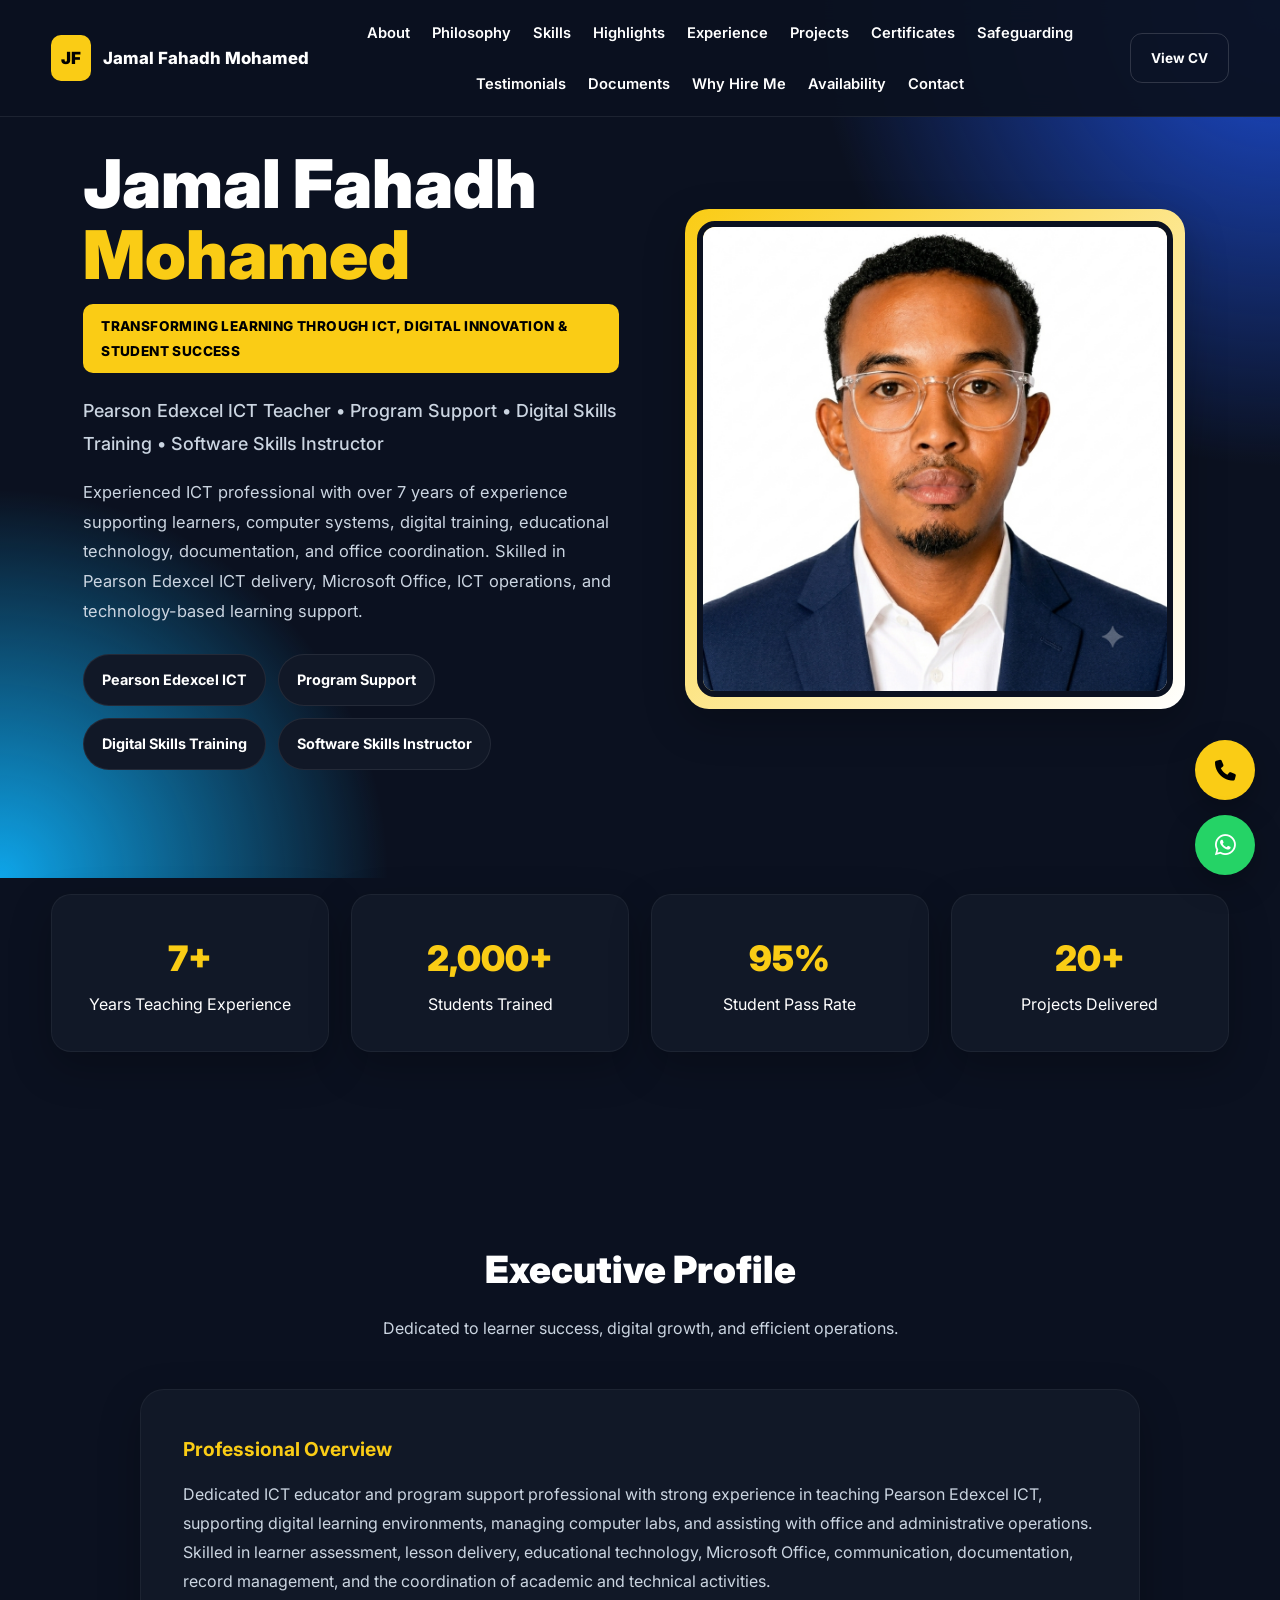
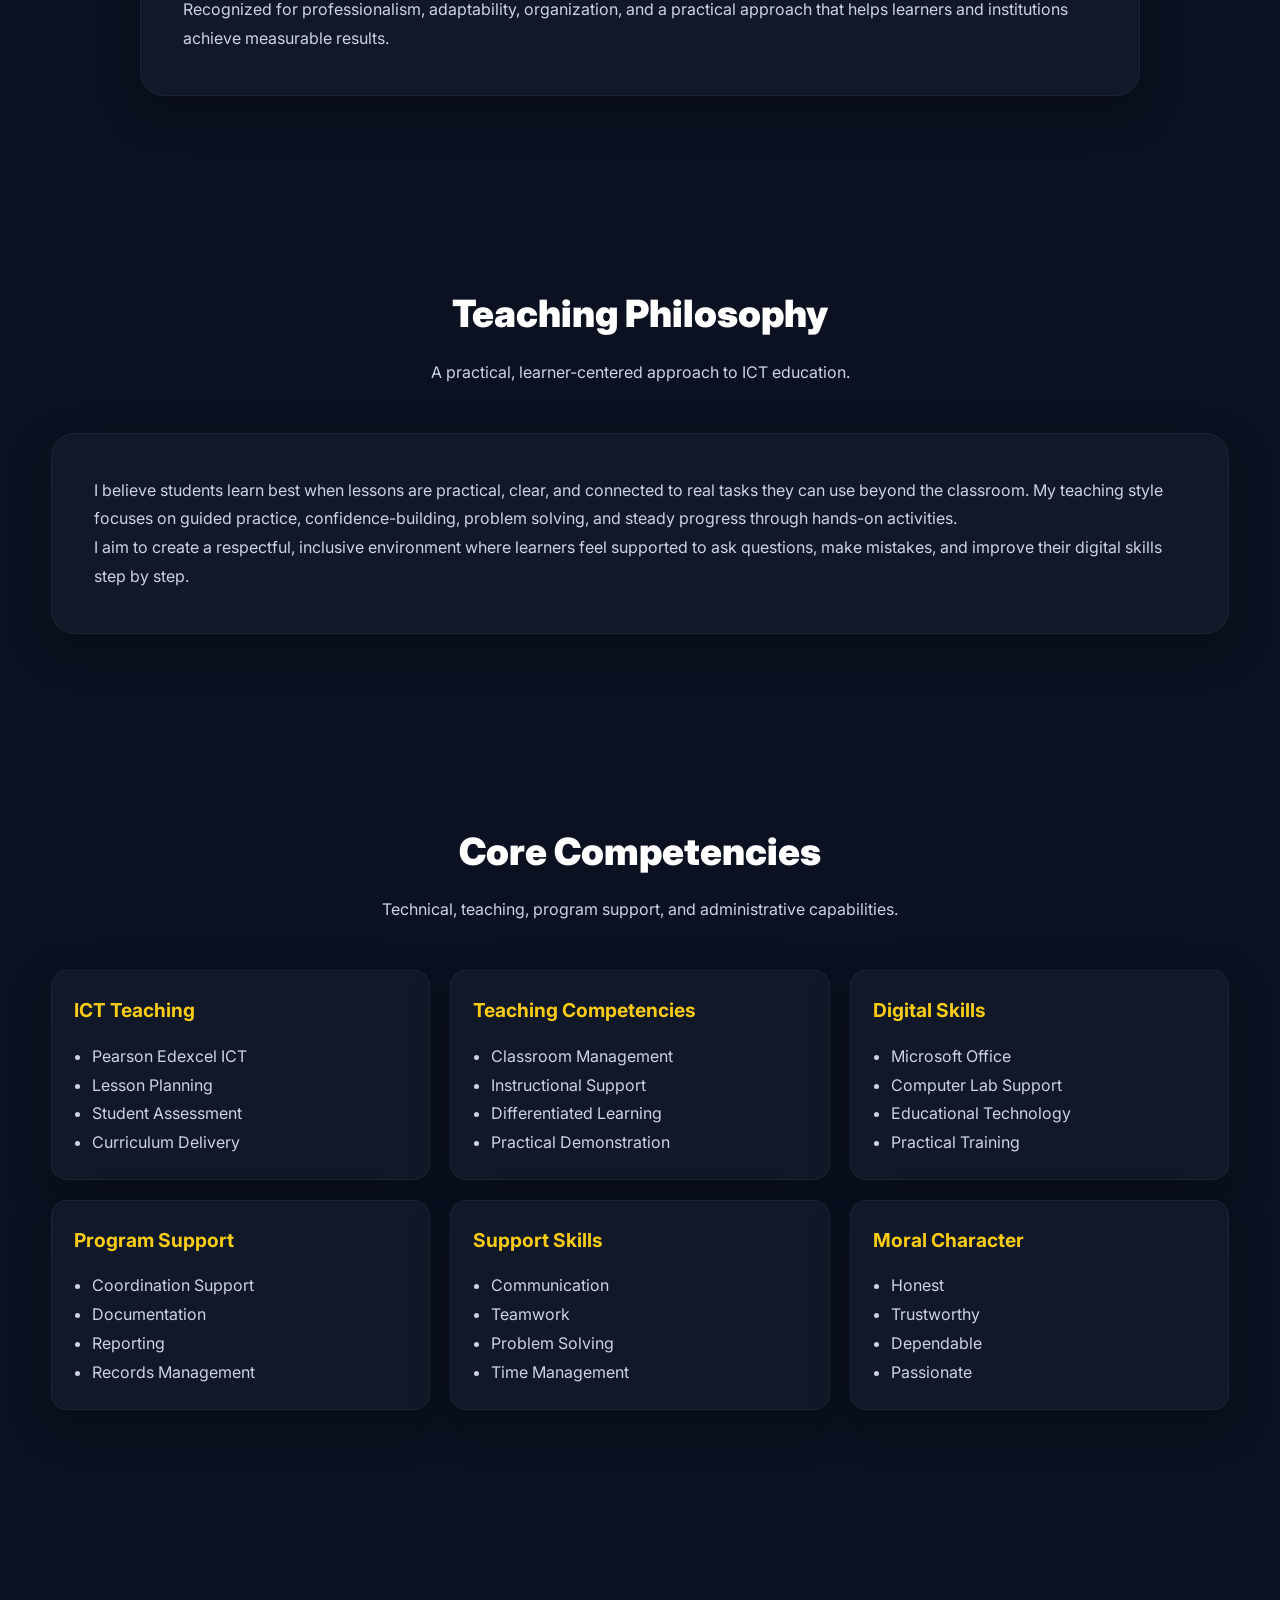
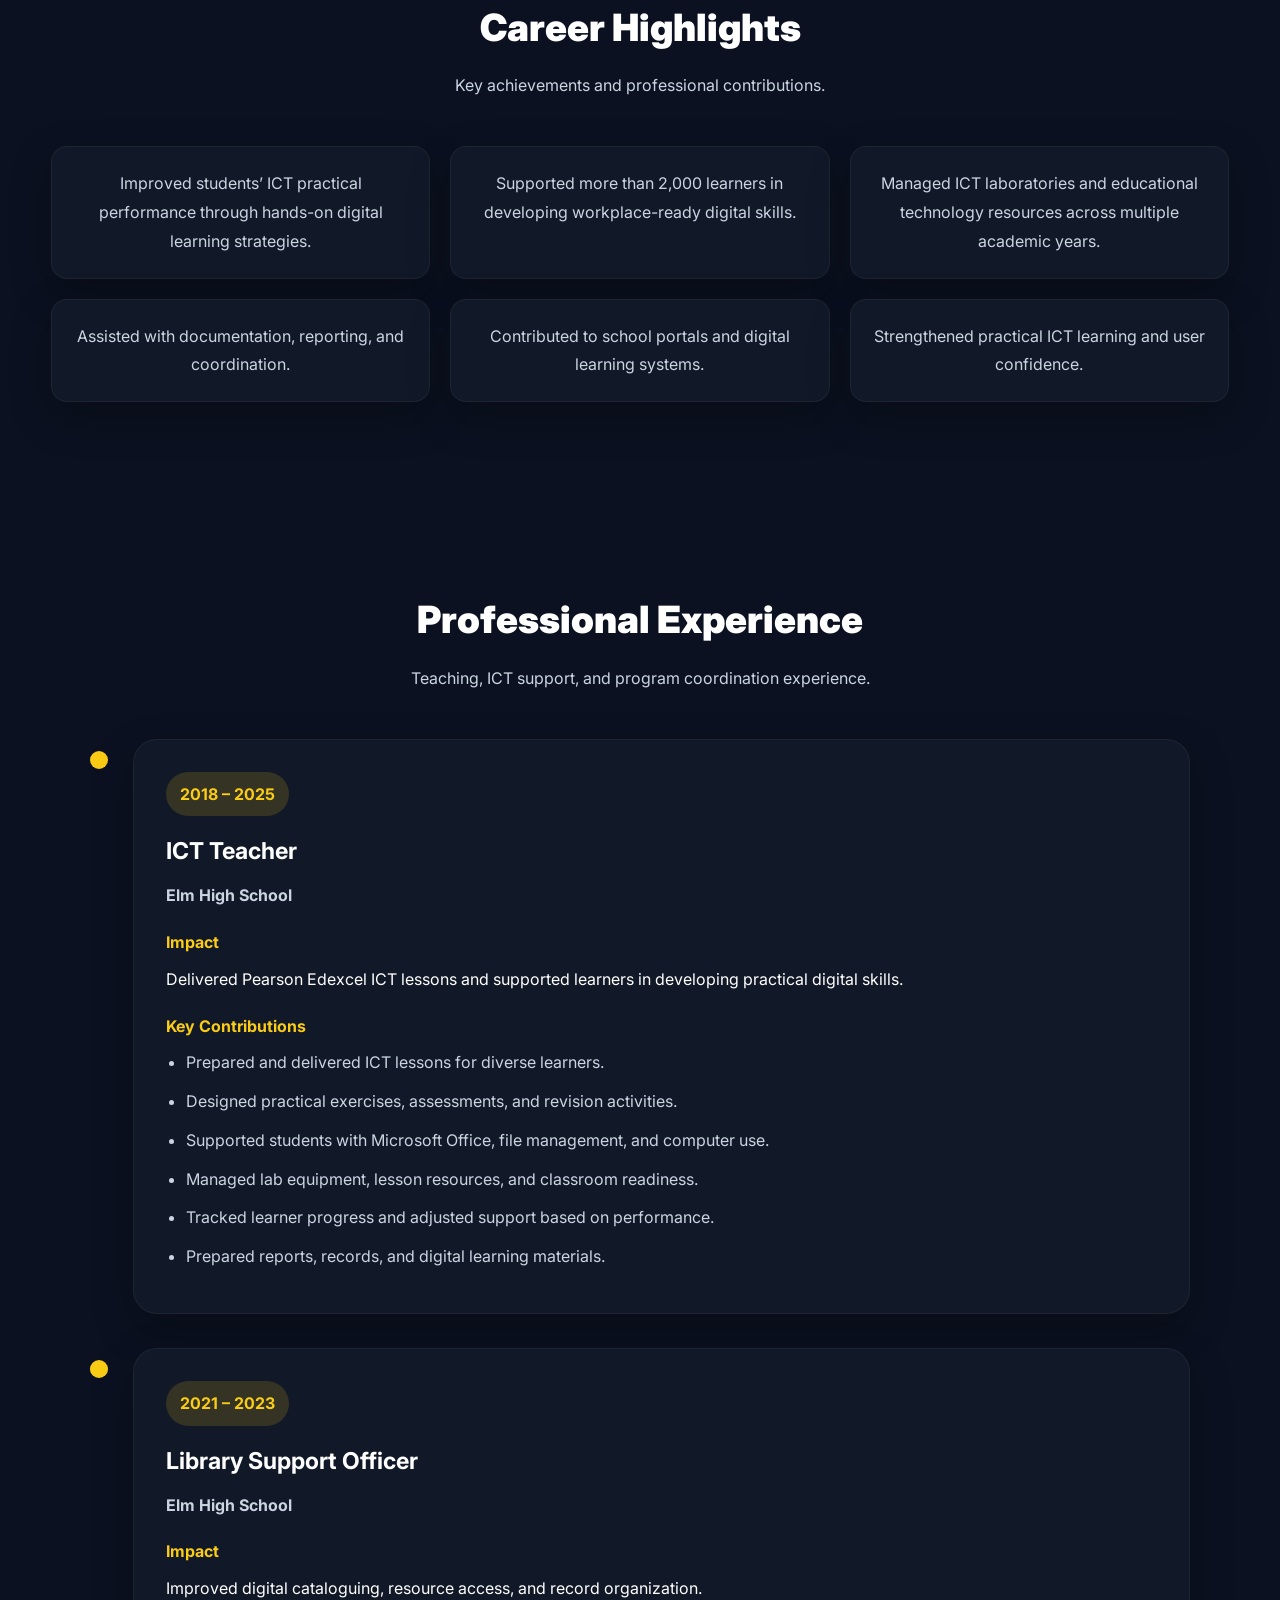
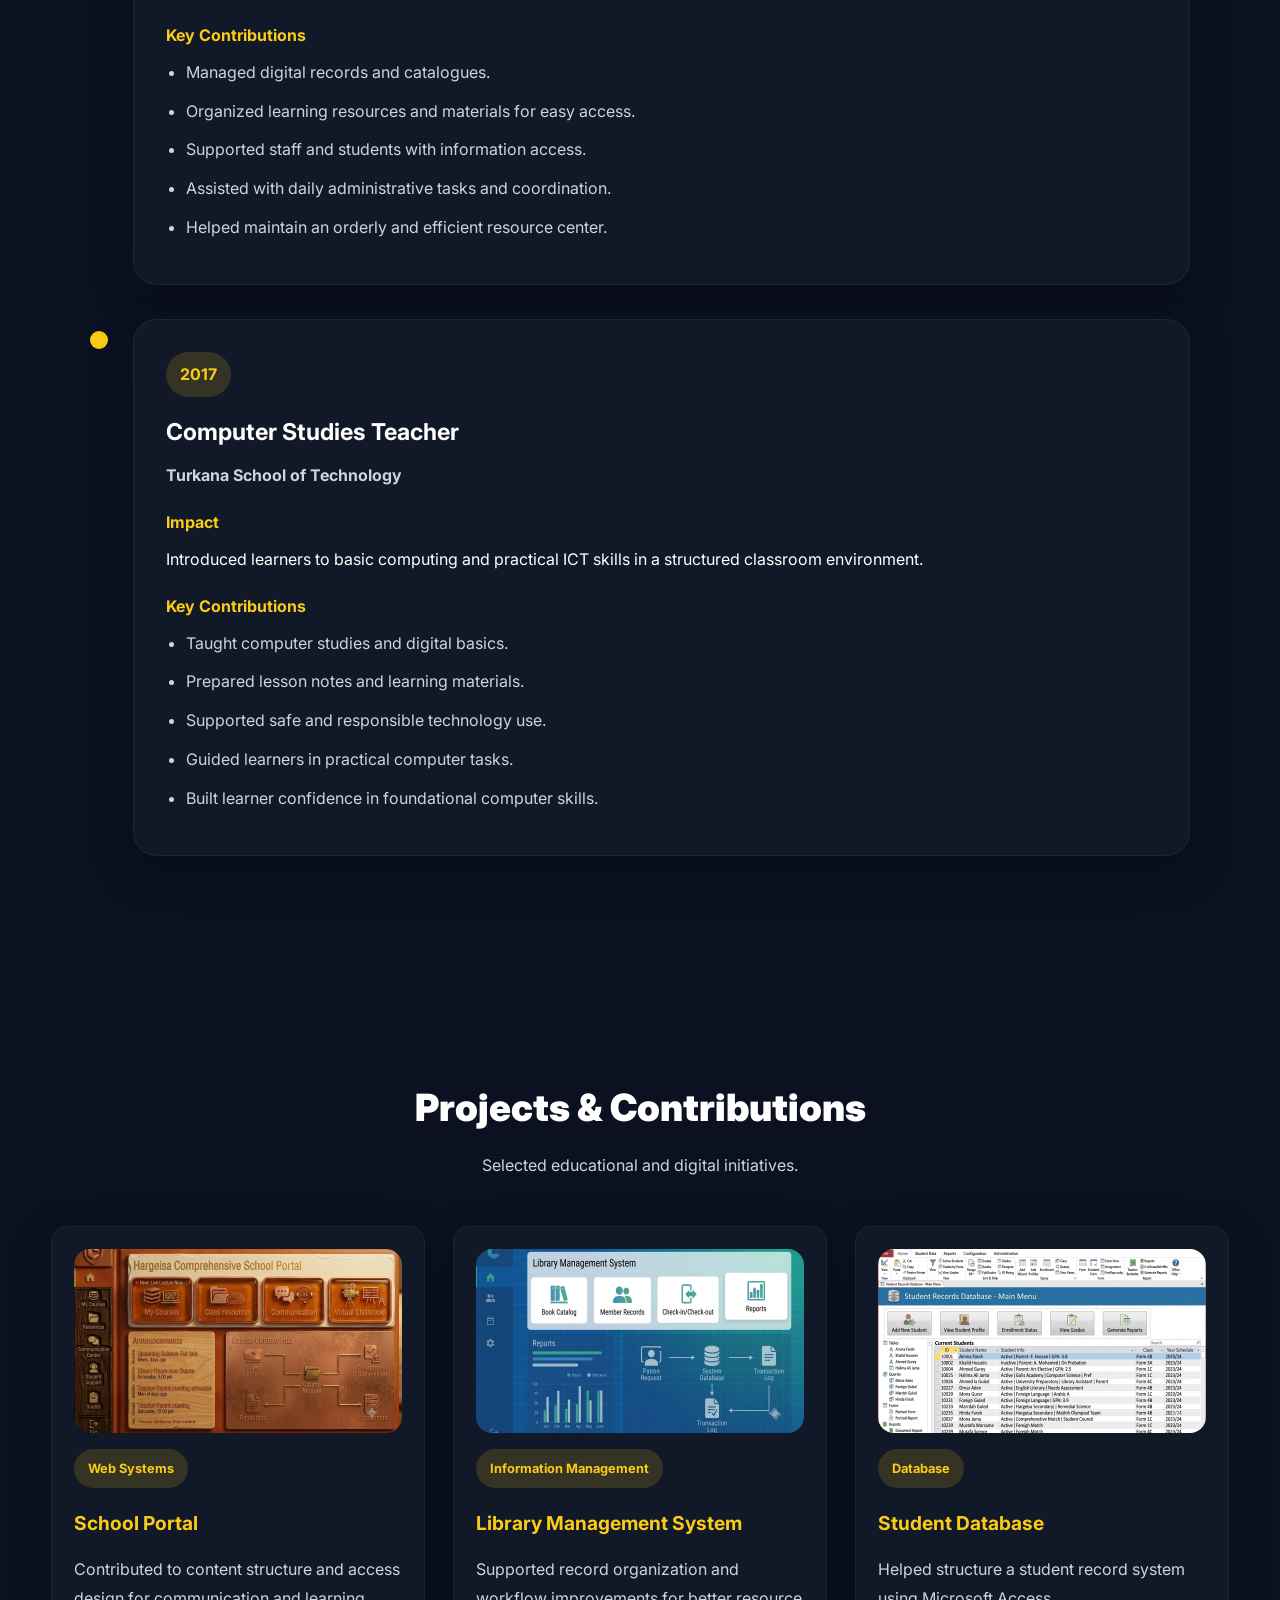
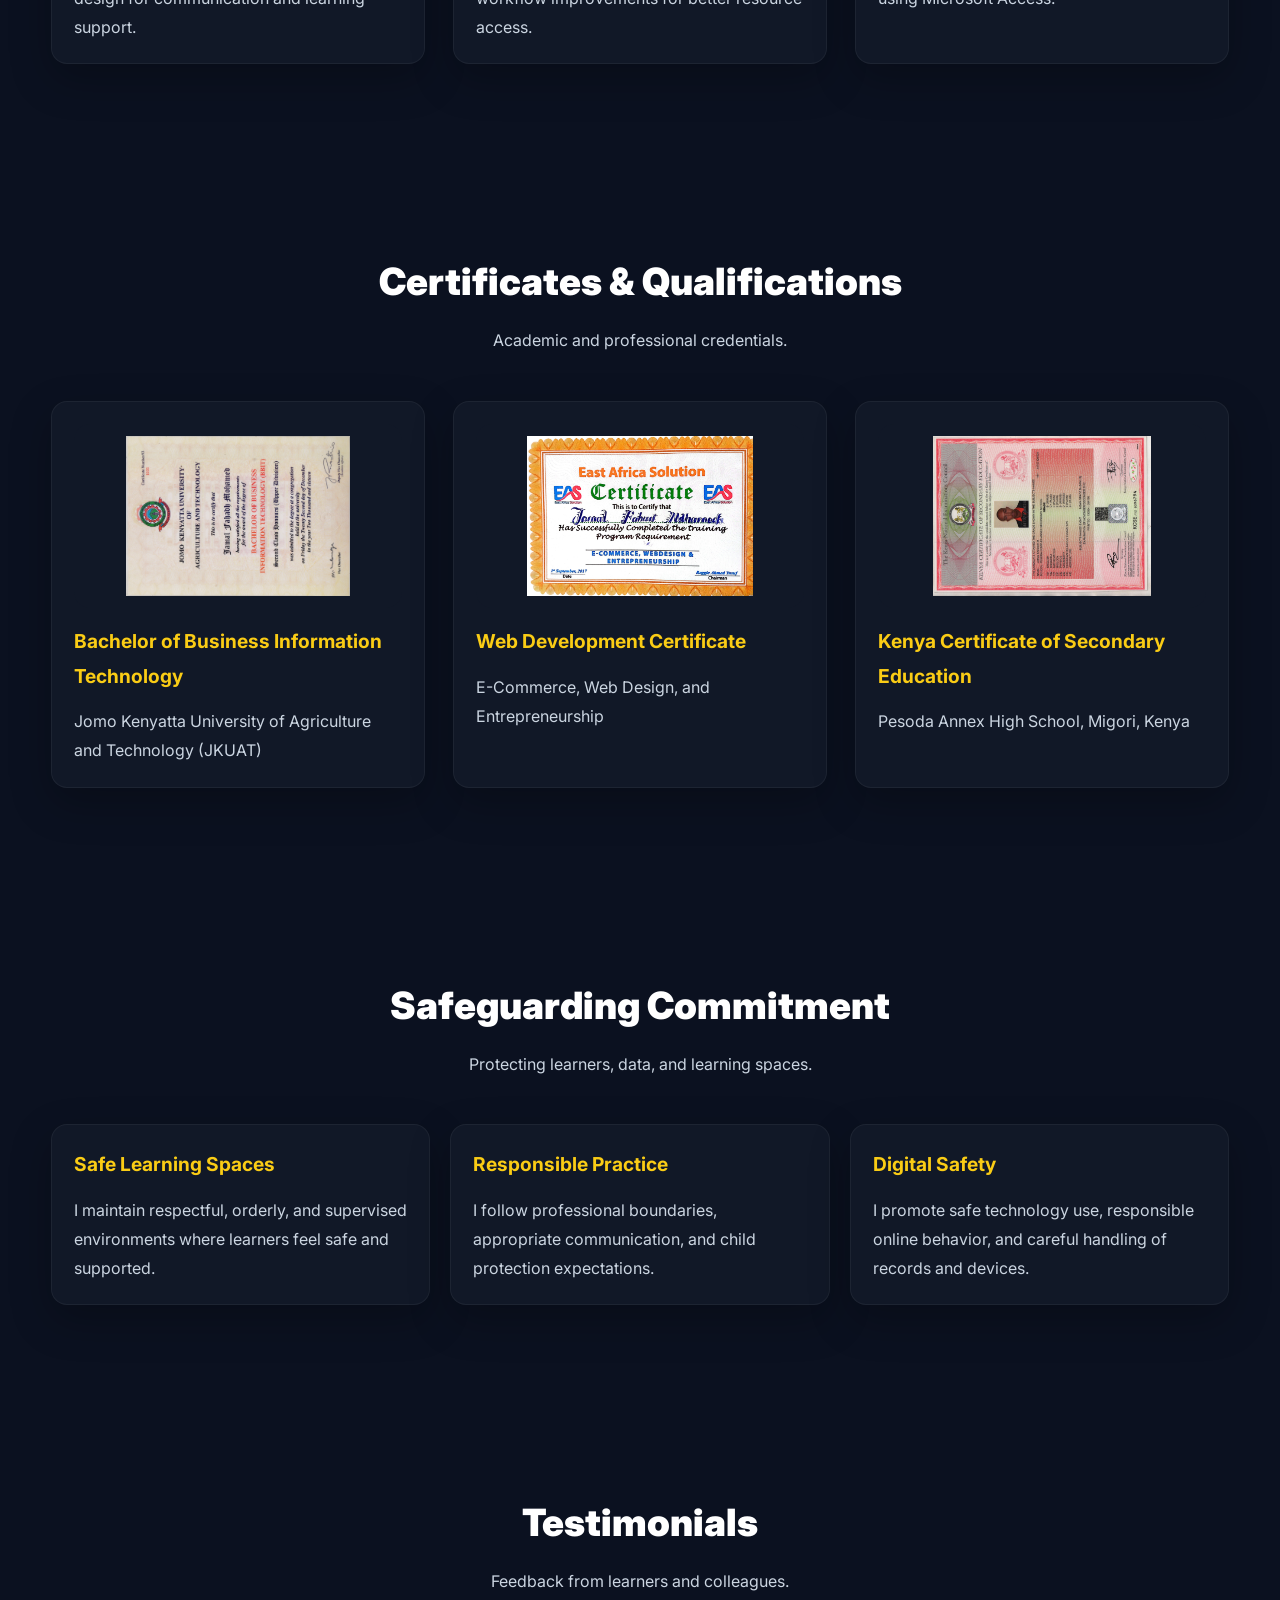
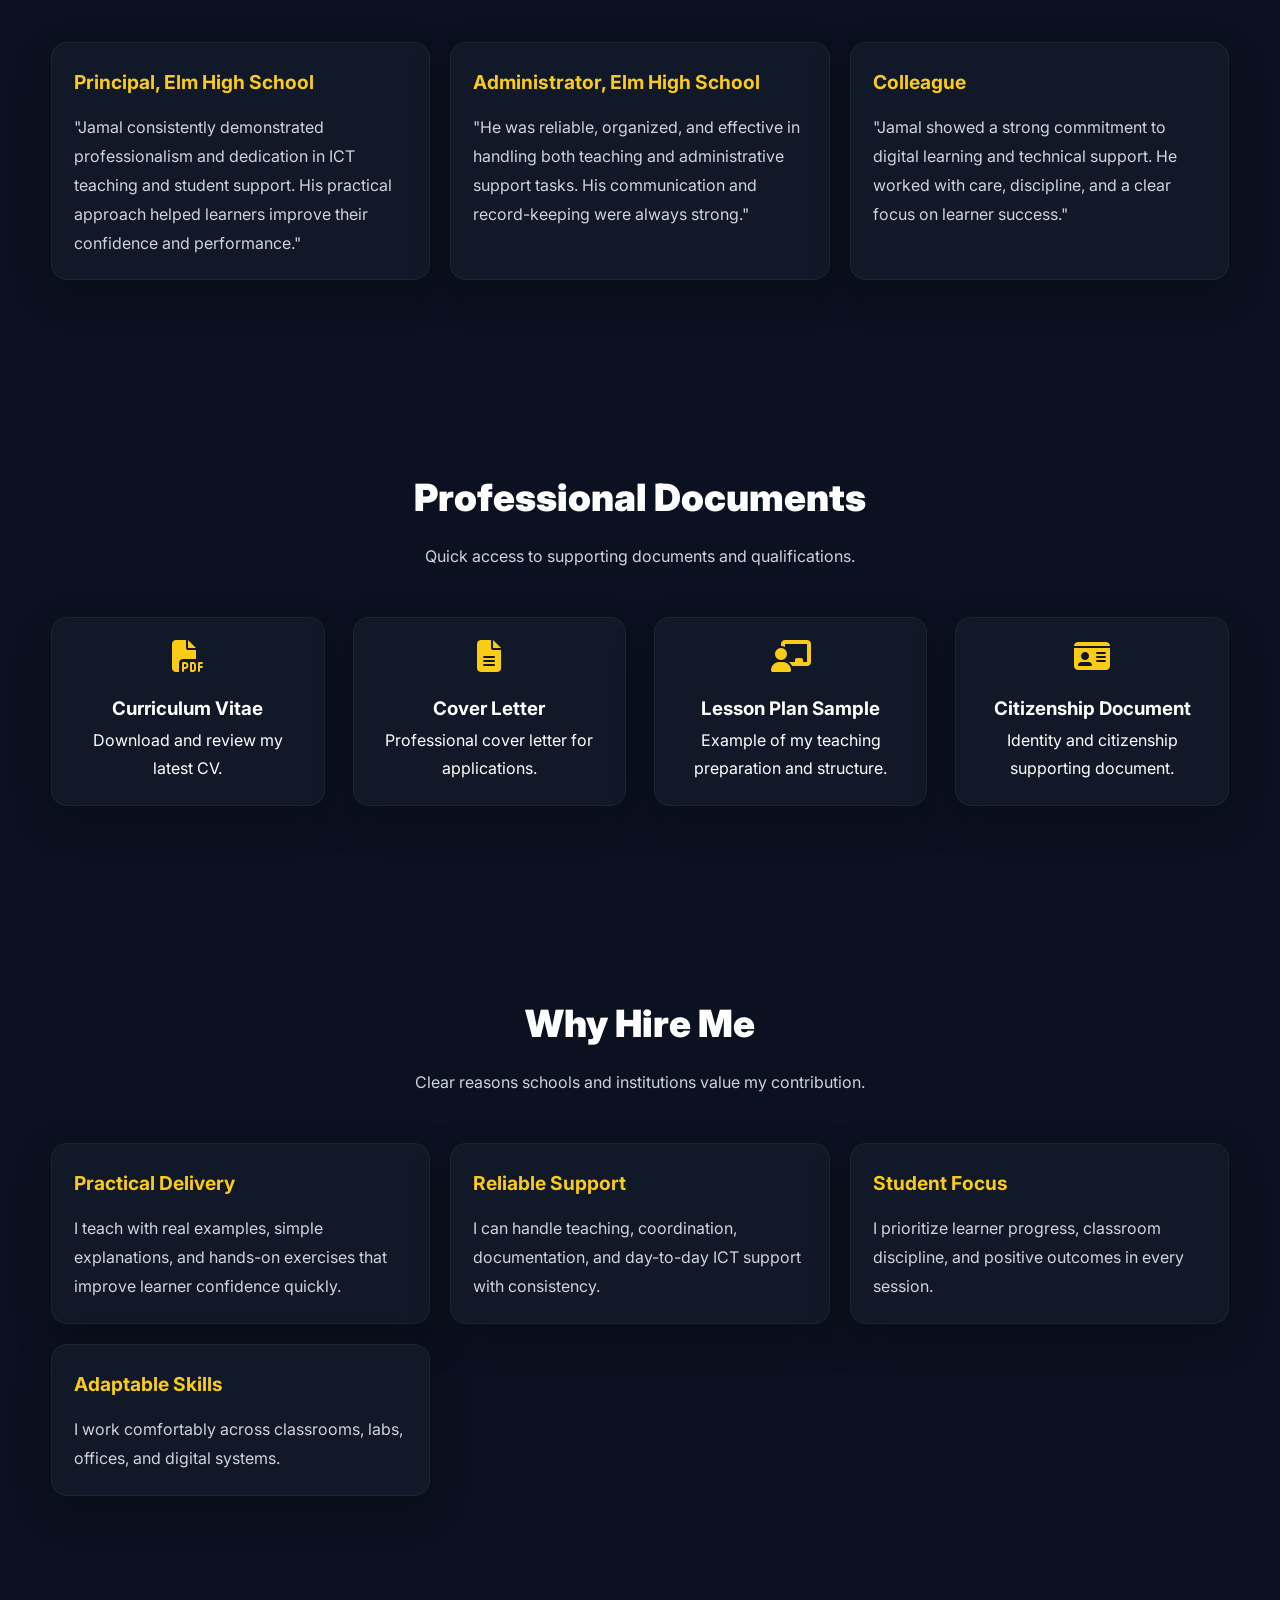
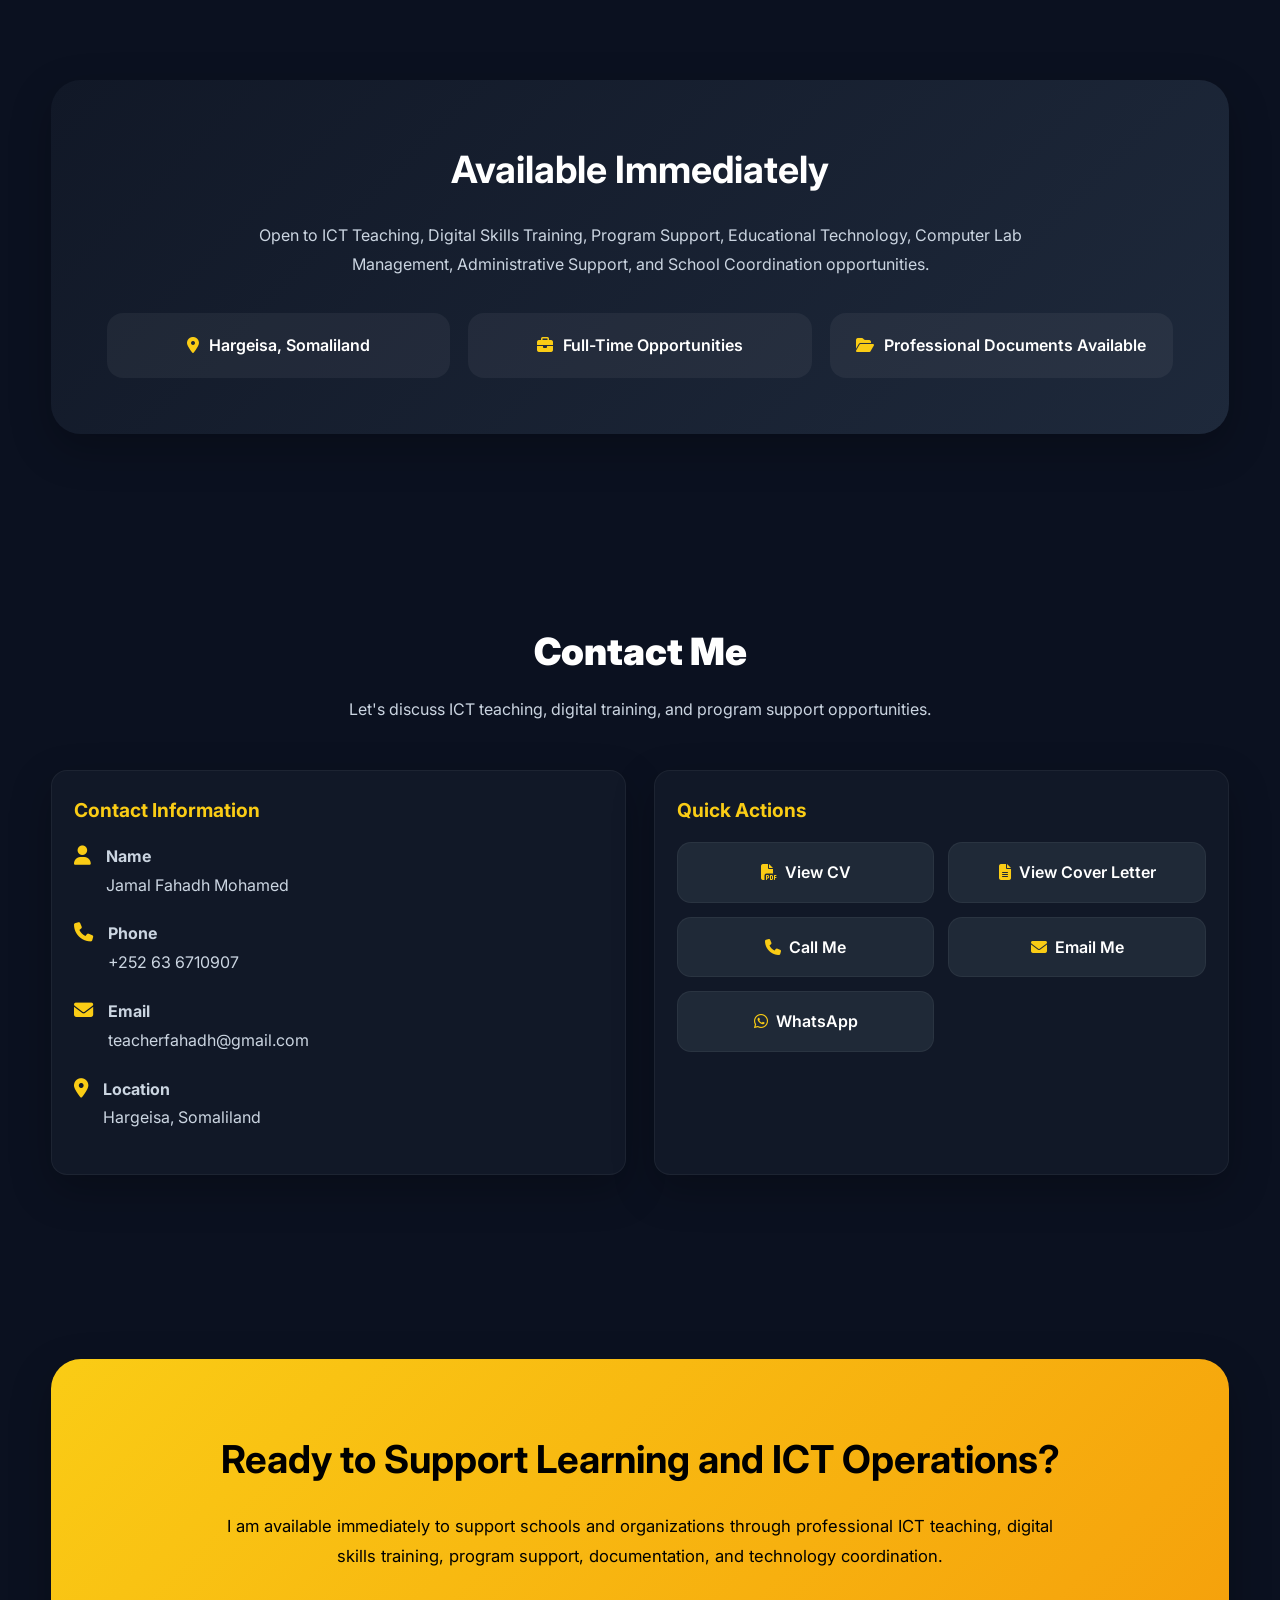
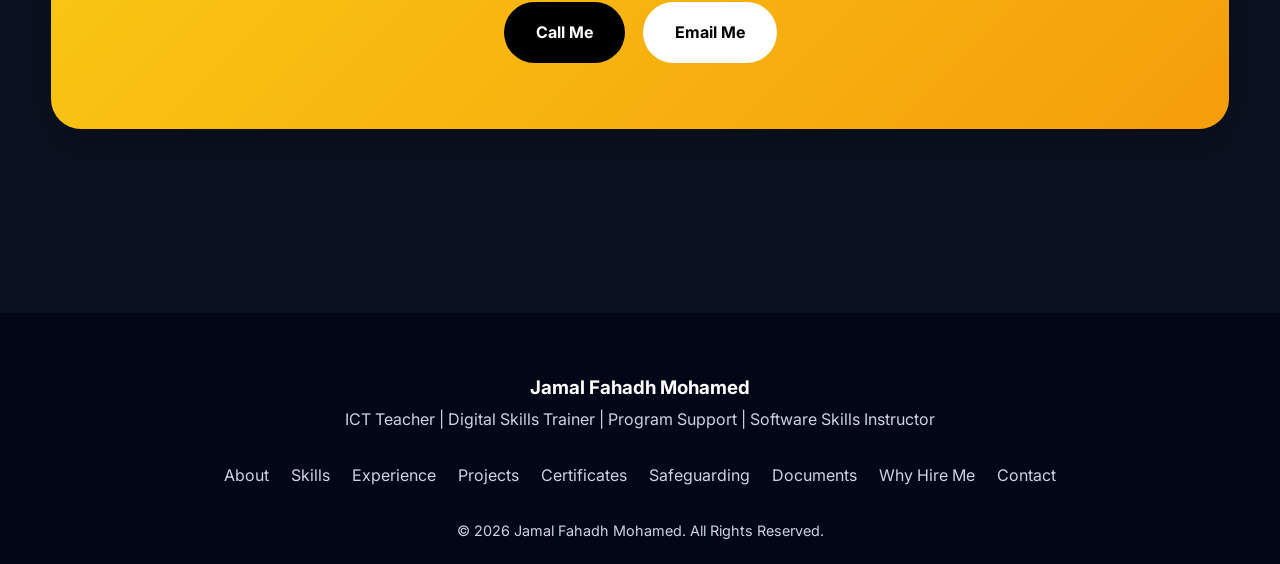
==== commit 594d5bfe: "Update index.html" ====
--- a/index.html
+++ b/index.html
@@ -248,21 +248,6 @@
       .hero-badges{
         justify-content:center;
       }
-    }
-
-    .availability{
-      display:inline-flex;
-      align-items:center;
-      gap:10px;
-      padding:10px 18px;
-      border-radius:999px;
-      background:rgba(250,204,21,.15);
-      border:1px solid rgba(250,204,21,.3);
-      color:var(--accent);
-      font-size:.85rem;
-      font-weight:700;
-      margin-bottom:22px;
-      flex-wrap:wrap;
     }
 
     .hero h1{
@@ -340,9 +325,9 @@
     }
 
     .profile-ring{
-      width:430px;
-      height:430px;
-      padding:10px;
+      width:500px;
+      height:500px;
+      padding:12px;
       background:linear-gradient(135deg,var(--accent),#fff);
       border-radius:24px;
       box-shadow:var(--shadow);
@@ -829,8 +814,8 @@
       }
 
       .profile-ring{
-        width:340px;
-        height:340px;
+        width:380px;
+        height:380px;
       }
     }
 
@@ -863,6 +848,16 @@
 
       .footer-links{
         gap:14px;
+      }
+
+      .competency-card li{
+        flex-direction:column;
+        align-items:flex-start;
+      }
+
+      .profile-ring{
+        width:320px;
+        height:320px;
       }
     }
 
@@ -919,22 +914,10 @@
       <div class="container">
         <div class="hero-grid">
           <div class="hero-copy">
-            <div class="availability">
-              Available Immediately For ICT, Teaching, Program Support, and Digital Skills Roles
-            </div>
-
             <h1>Jamal Fahadh <span>Mohamed</span></h1>
-
             <div class="hero-role">Transforming Learning Through ICT, Digital Innovation & Student Success</div>
-
-            <p class="hero-subtitle">
-              Pearson Edexcel ICT Teacher • Program Support • Digital Skills Training • Software Skills Instructor
-            </p>
-
-            <p class="hero-description">
-              Experienced ICT professional with over 7 years of experience supporting learners, computer systems, digital training, educational technology, documentation, and office coordination. Skilled in Pearson Edexcel ICT delivery, Microsoft Office, ICT operations, and technology-based learning support.
-            </p>
-
+            <p class="hero-subtitle">Pearson Edexcel ICT Teacher • Program Support • Digital Skills Training • Software Skills Instructor</p>
+            <p class="hero-description">Experienced ICT professional with over 7 years of experience supporting learners, computer systems, digital training, educational technology, documentation, and office coordination. Skilled in Pearson Edexcel ICT delivery, Microsoft Office, ICT operations, and technology-based learning support.</p>
             <div class="hero-badges">
               <div class="hero-badge">Pearson Edexcel ICT</div>
               <div class="hero-badge">Program Support</div>
@@ -959,19 +942,19 @@
         <div class="snapshot-grid">
           <div class="snapshot-card">
             <h3>7+</h3>
-            <p>Years Experience</p>
+            <p>Years Teaching Experience</p>
           </div>
           <div class="snapshot-card">
-            <h3>2000+</h3>
-            <p>Learners Supported</p>
+            <h3>2,000+</h3>
+            <p>Students Trained</p>
+          </div>
+          <div class="snapshot-card">
+            <h3>95%</h3>
+            <p>Student Pass Rate</p>
           </div>
           <div class="snapshot-card">
             <h3>20+</h3>
-            <p>Projects & Digital Tasks</p>
-          </div>
-          <div class="snapshot-card">
-            <h3>100%</h3>
-            <p>Practical Focus</p>
+            <p>Projects Delivered</p>
           </div>
         </div>
       </div>
@@ -1064,6 +1047,16 @@
               <li>Teamwork</li>
               <li>Problem Solving</li>
               <li>Time Management</li>
+            </ul>
+          </div>
+
+          <div class="competency-card">
+            <h3>Moral Character</h3>
+            <ul>
+              <li>Honest</li>
+              <li>Trustworthy</li>
+              <li>Dependable</li>
+              <li>Passionate</li>
             </ul>
           </div>
         </div>
@@ -1265,18 +1258,18 @@
 
         <div class="testimonial-grid">
           <div class="testimonial-card">
-            <h3>School Leader</h3>
-            <p>"He is organized, dependable, and brings a calm, practical approach to teaching and support tasks."</p>
+            <h3>Principal, Elm High School</h3>
+            <p>"Jamal consistently demonstrated professionalism and dedication in ICT teaching and student support. His practical approach helped learners improve their confidence and performance."</p>
+          </div>
+
+          <div class="testimonial-card">
+            <h3>Administrator, Elm High School</h3>
+            <p>"He was reliable, organized, and effective in handling both teaching and administrative support tasks. His communication and record-keeping were always strong."</p>
           </div>
 
           <div class="testimonial-card">
             <h3>Colleague</h3>
-            <p>"He communicates clearly, supports learners well, and handles ICT work with strong professionalism."</p>
-          </div>
-
-          <div class="testimonial-card">
-            <h3>Learner</h3>
-            <p>"His lessons made ICT easier to understand because he explains each step and gives practical examples."</p>
+            <p>"Jamal showed a strong commitment to digital learning and technical support. He worked with care, discipline, and a clear focus on learner success."</p>
           </div>
         </div>
       </div>
@@ -1296,13 +1289,13 @@
             <p>Download and review my latest CV.</p>
           </a>
 
-          <a href="assets/documents/Cover_Letter.pdf" class="document-card">
+          <a href="assets/documents/ICT_COVER_LETTER.pdf" class="document-card">
             <i class="fas fa-file-lines"></i>
             <h3>Cover Letter</h3>
             <p>Professional cover letter for applications.</p>
           </a>
 
-          <a href="assets/documents/Lesson_Plan_Sample.pdf" class="document-card">
+          <a href="assets/documents/sample-lesson-plan.pdf" class="document-card">
             <i class="fas fa-chalkboard-user"></i>
             <h3>Lesson Plan Sample</h3>
             <p>Example of my teaching preparation and structure.</p>
@@ -1394,7 +1387,7 @@
             <h3>Quick Actions</h3>
             <div class="action-buttons">
               <a href="assets/documents/Jamal_Fahadh_CV.pdf" class="action-btn"><i class="fas fa-file-pdf"></i>View CV</a>
-              <a href="assets/documents/Cover_Letter.pdf" class="action-btn"><i class="fas fa-file-lines"></i>View Cover Letter</a>
+              <a href="assets/documents/ICT_COVER_LETTER.pdf" class="action-btn"><i class="fas fa-file-lines"></i>View Cover Letter</a>
               <a href="tel:+252636710907" class="action-btn"><i class="fas fa-phone"></i>Call Me</a>
               <a href="mailto:teacherfahadh@gmail.com" class="action-btn"><i class="fas fa-envelope"></i>Email Me</a>
               <a href="https://wa.me/252636710907" class="action-btn"><i class="fab fa-whatsapp"></i>WhatsApp</a>
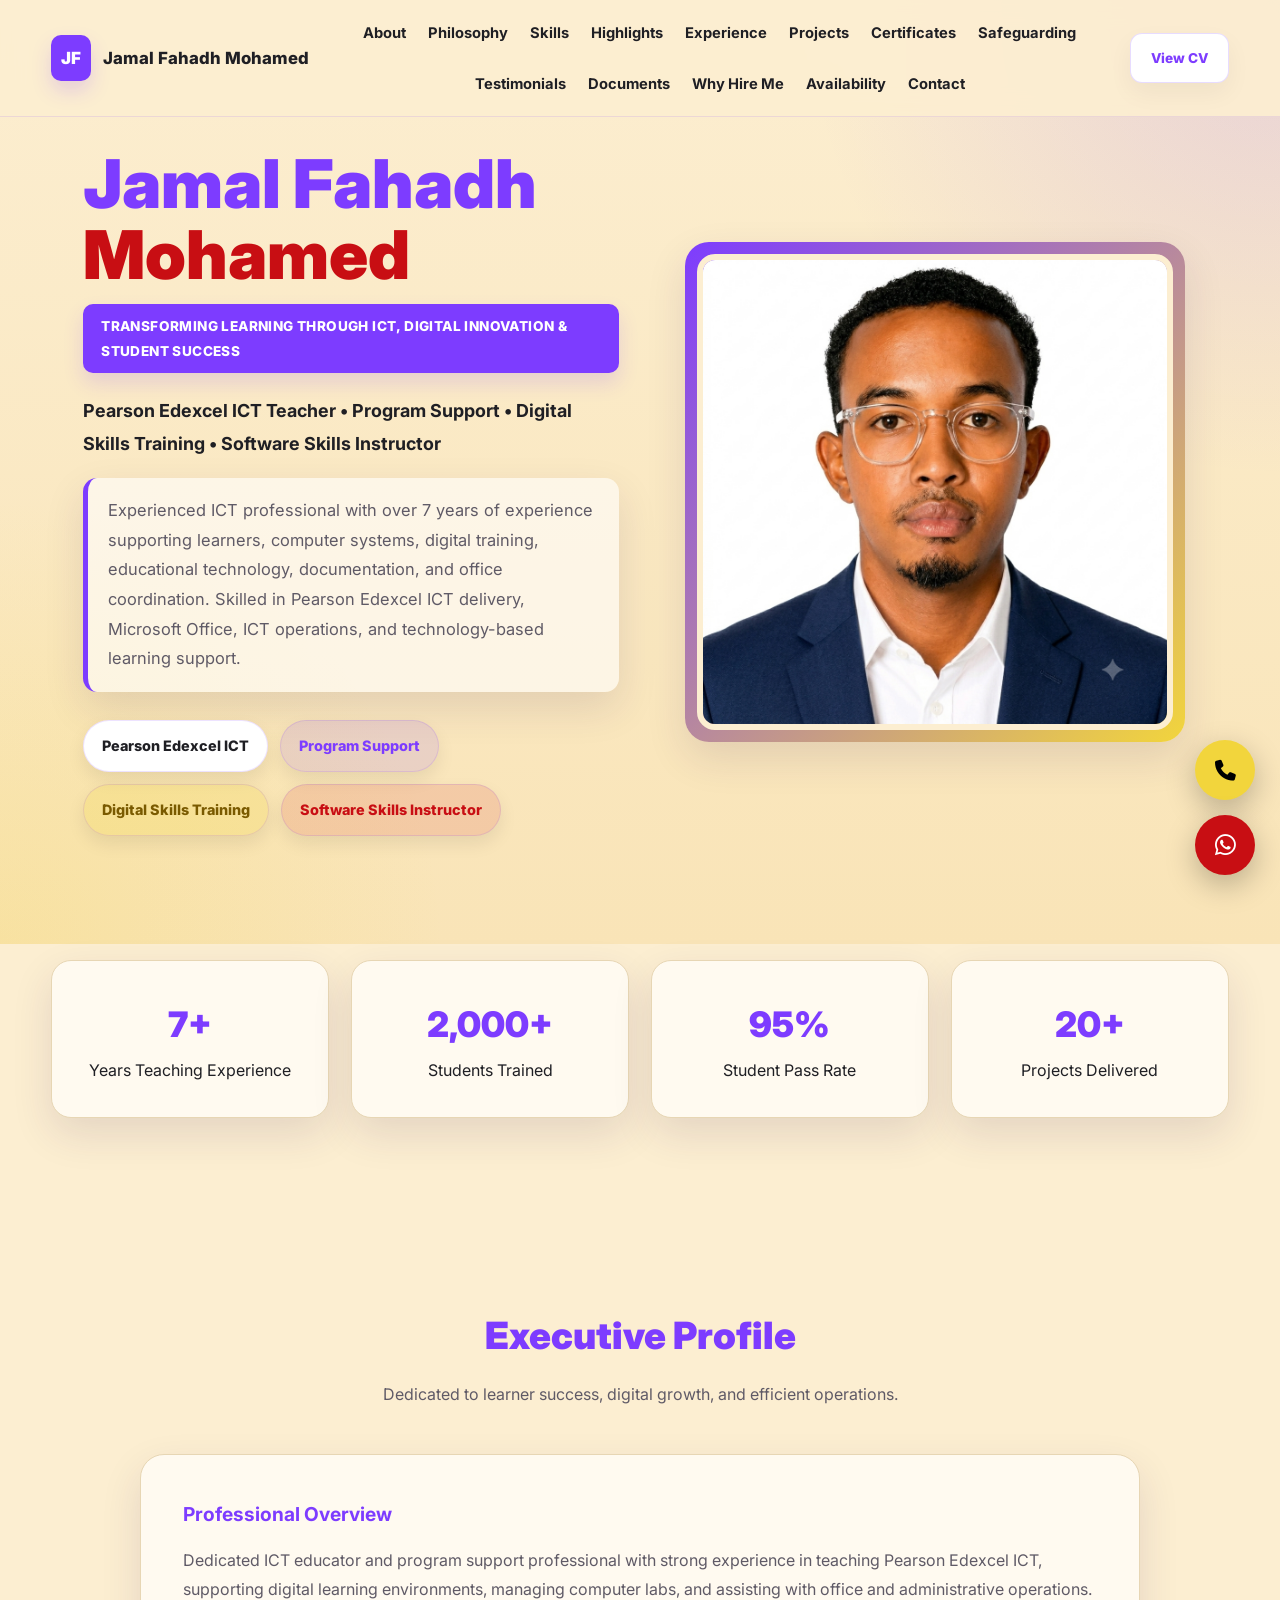
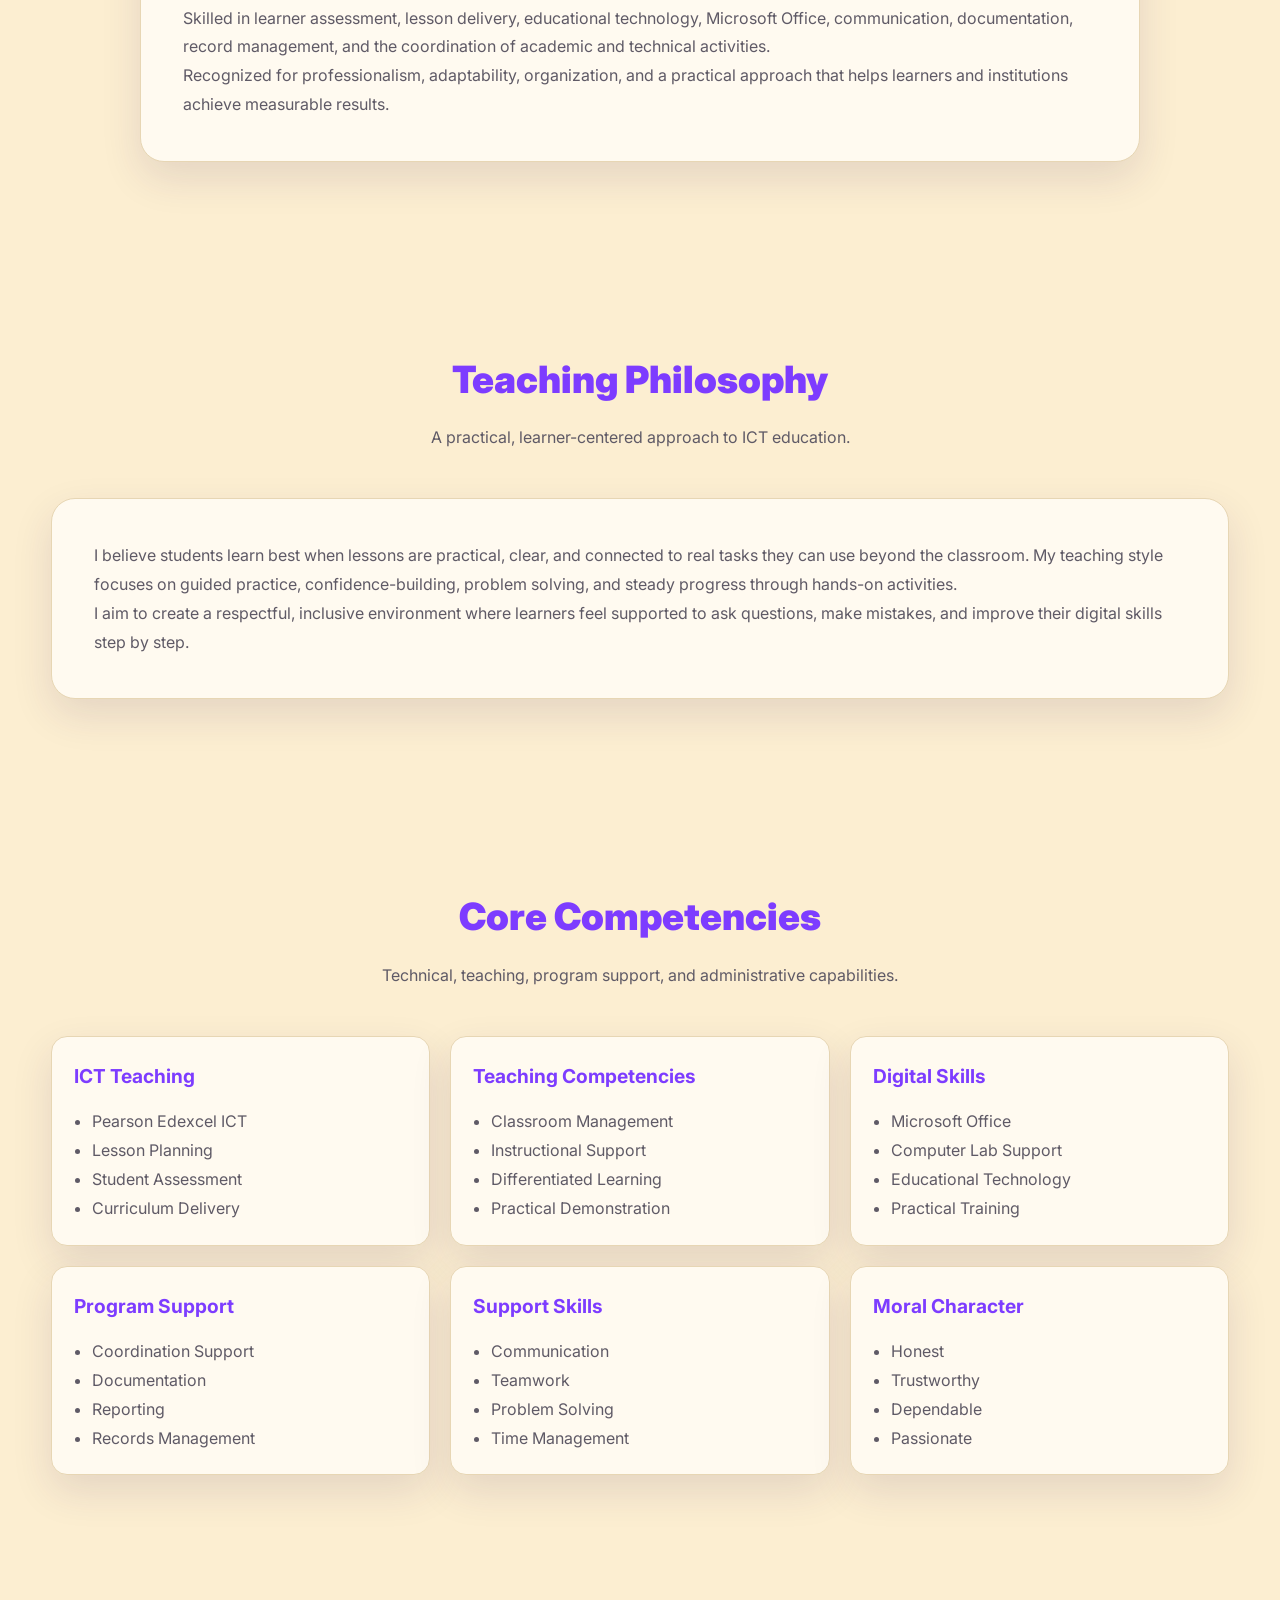
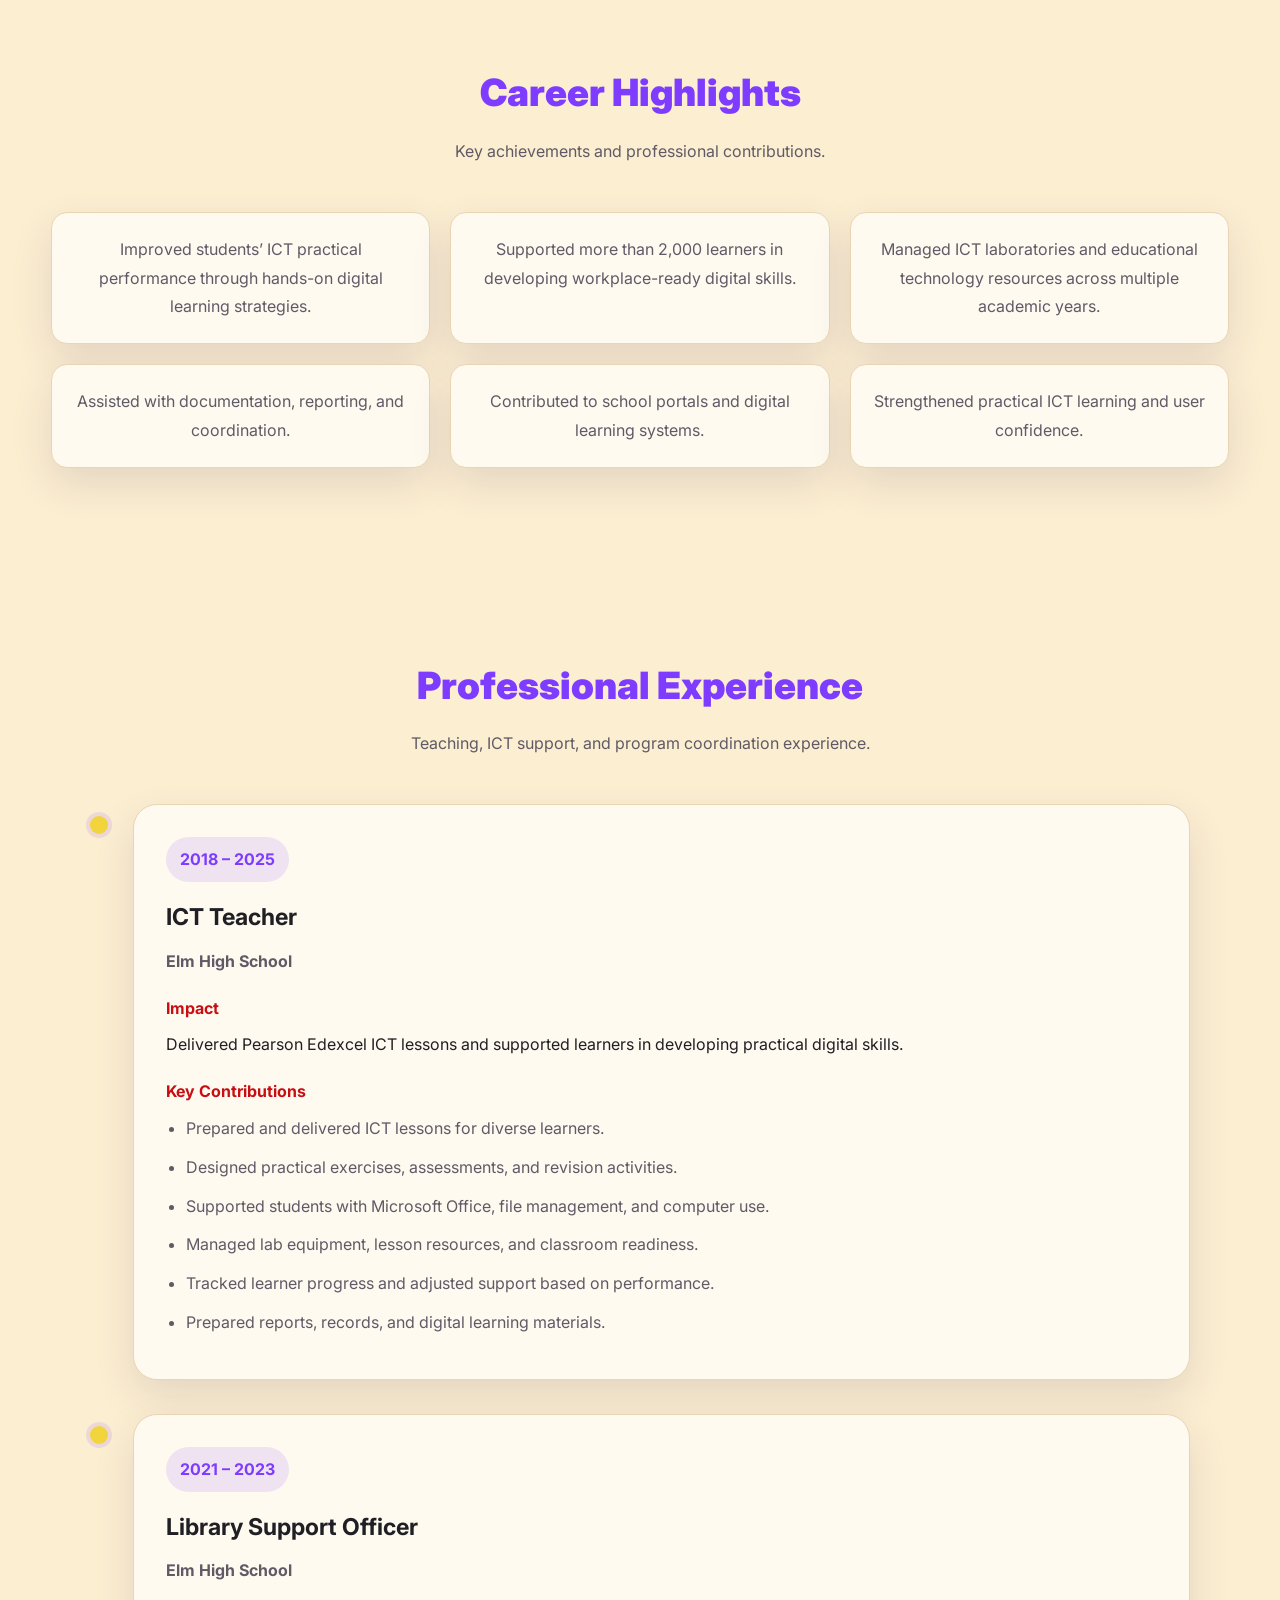
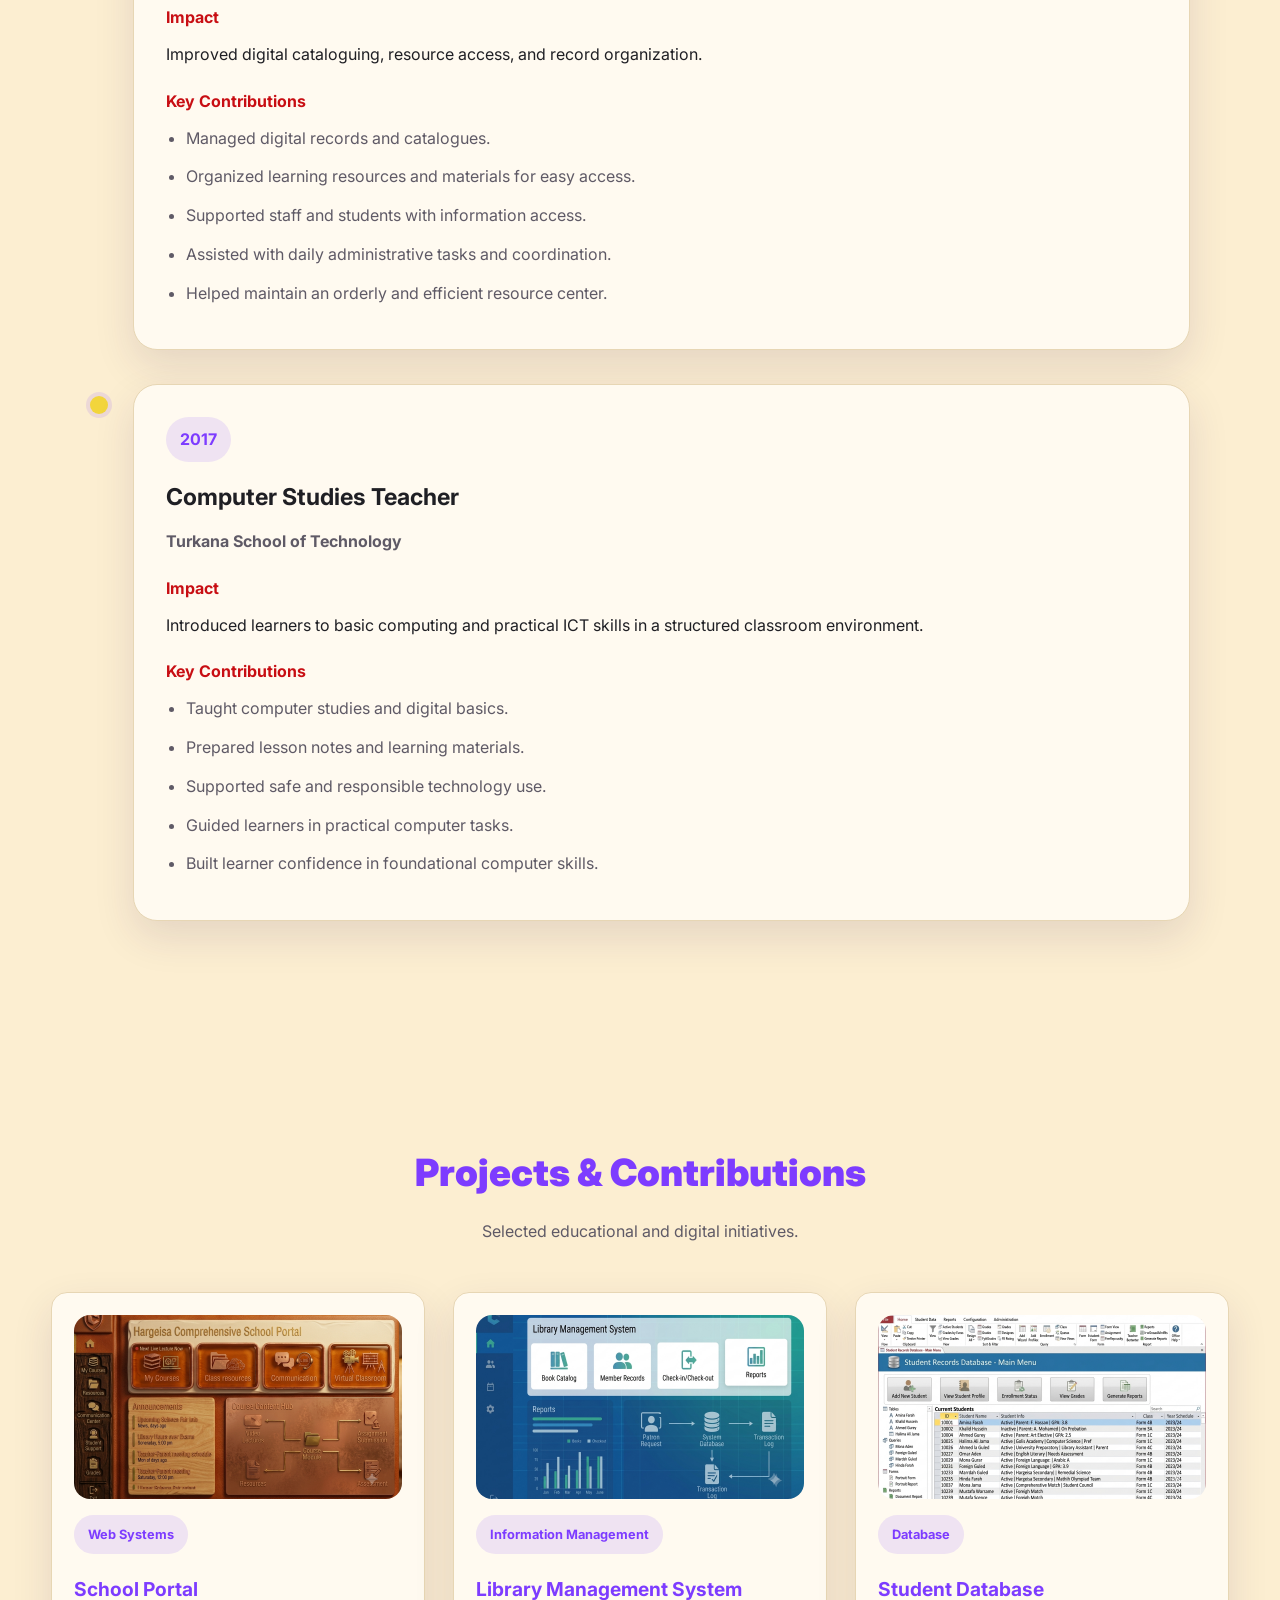
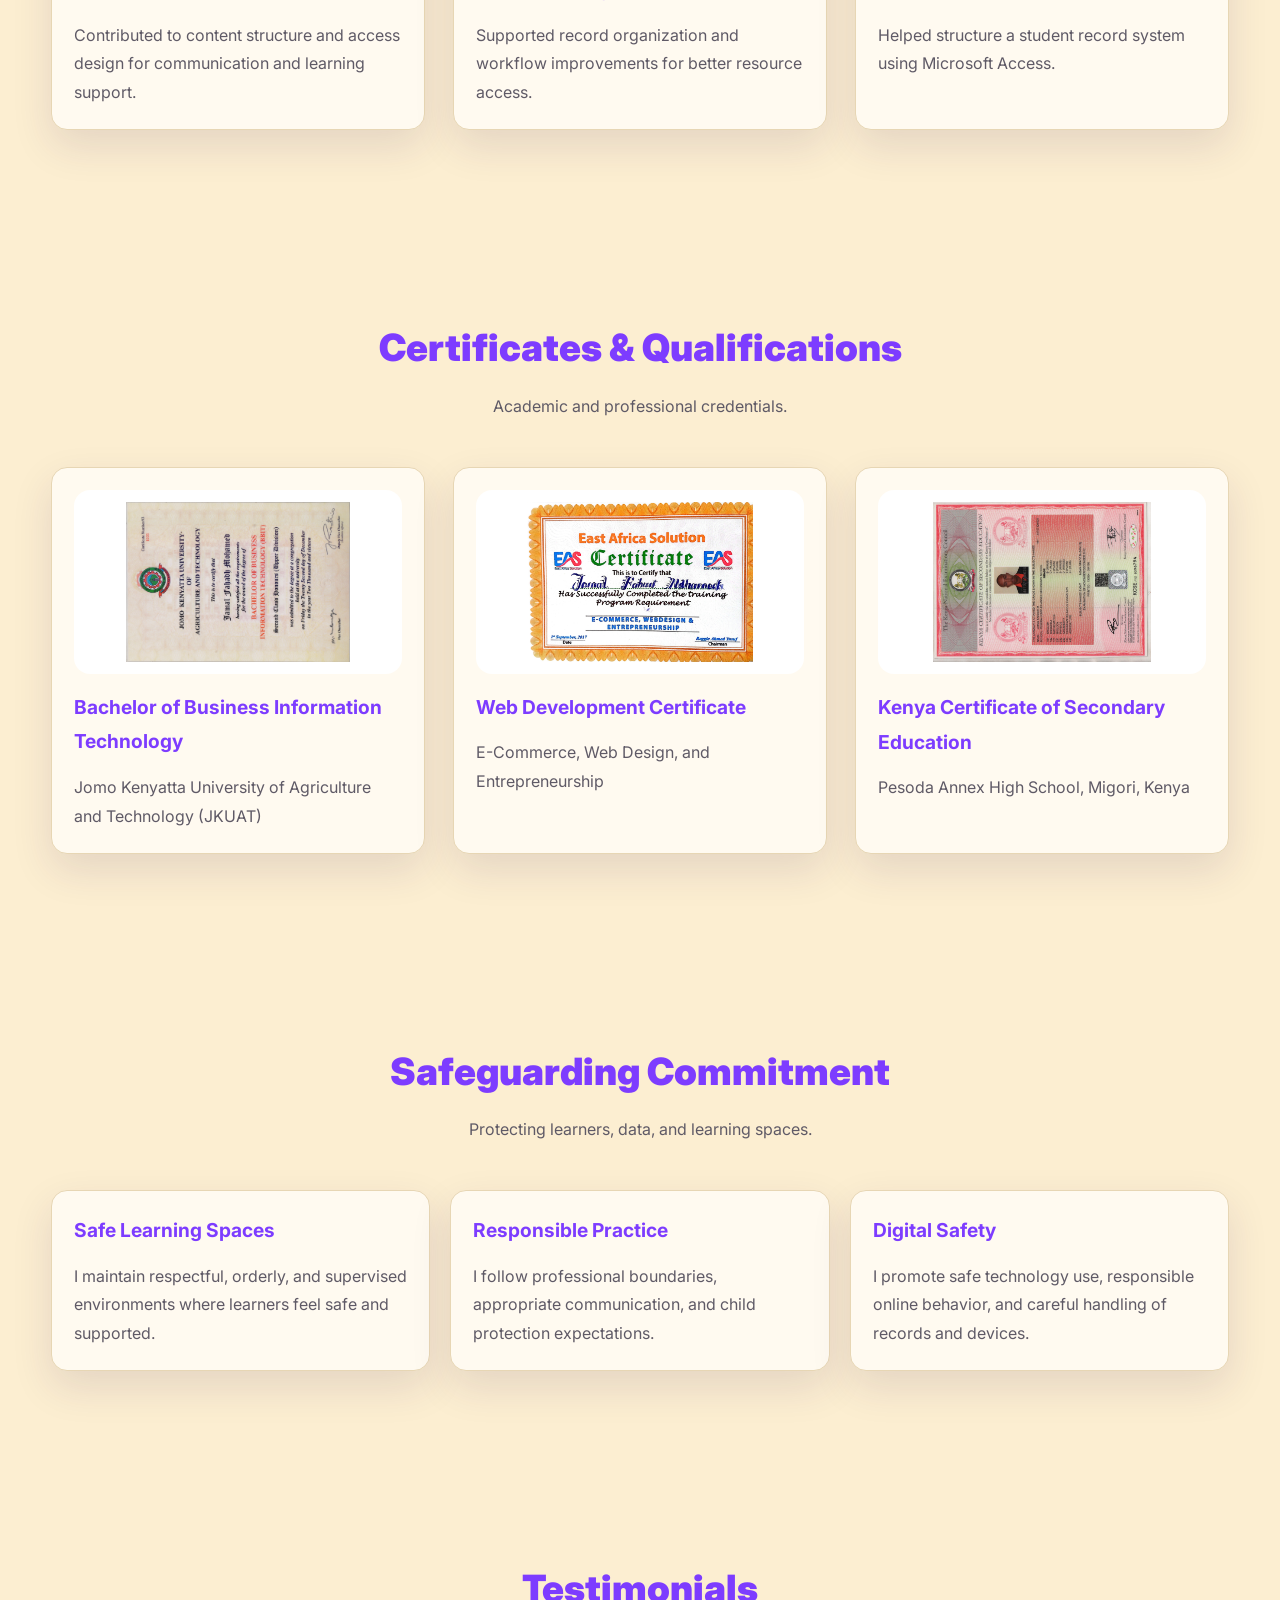
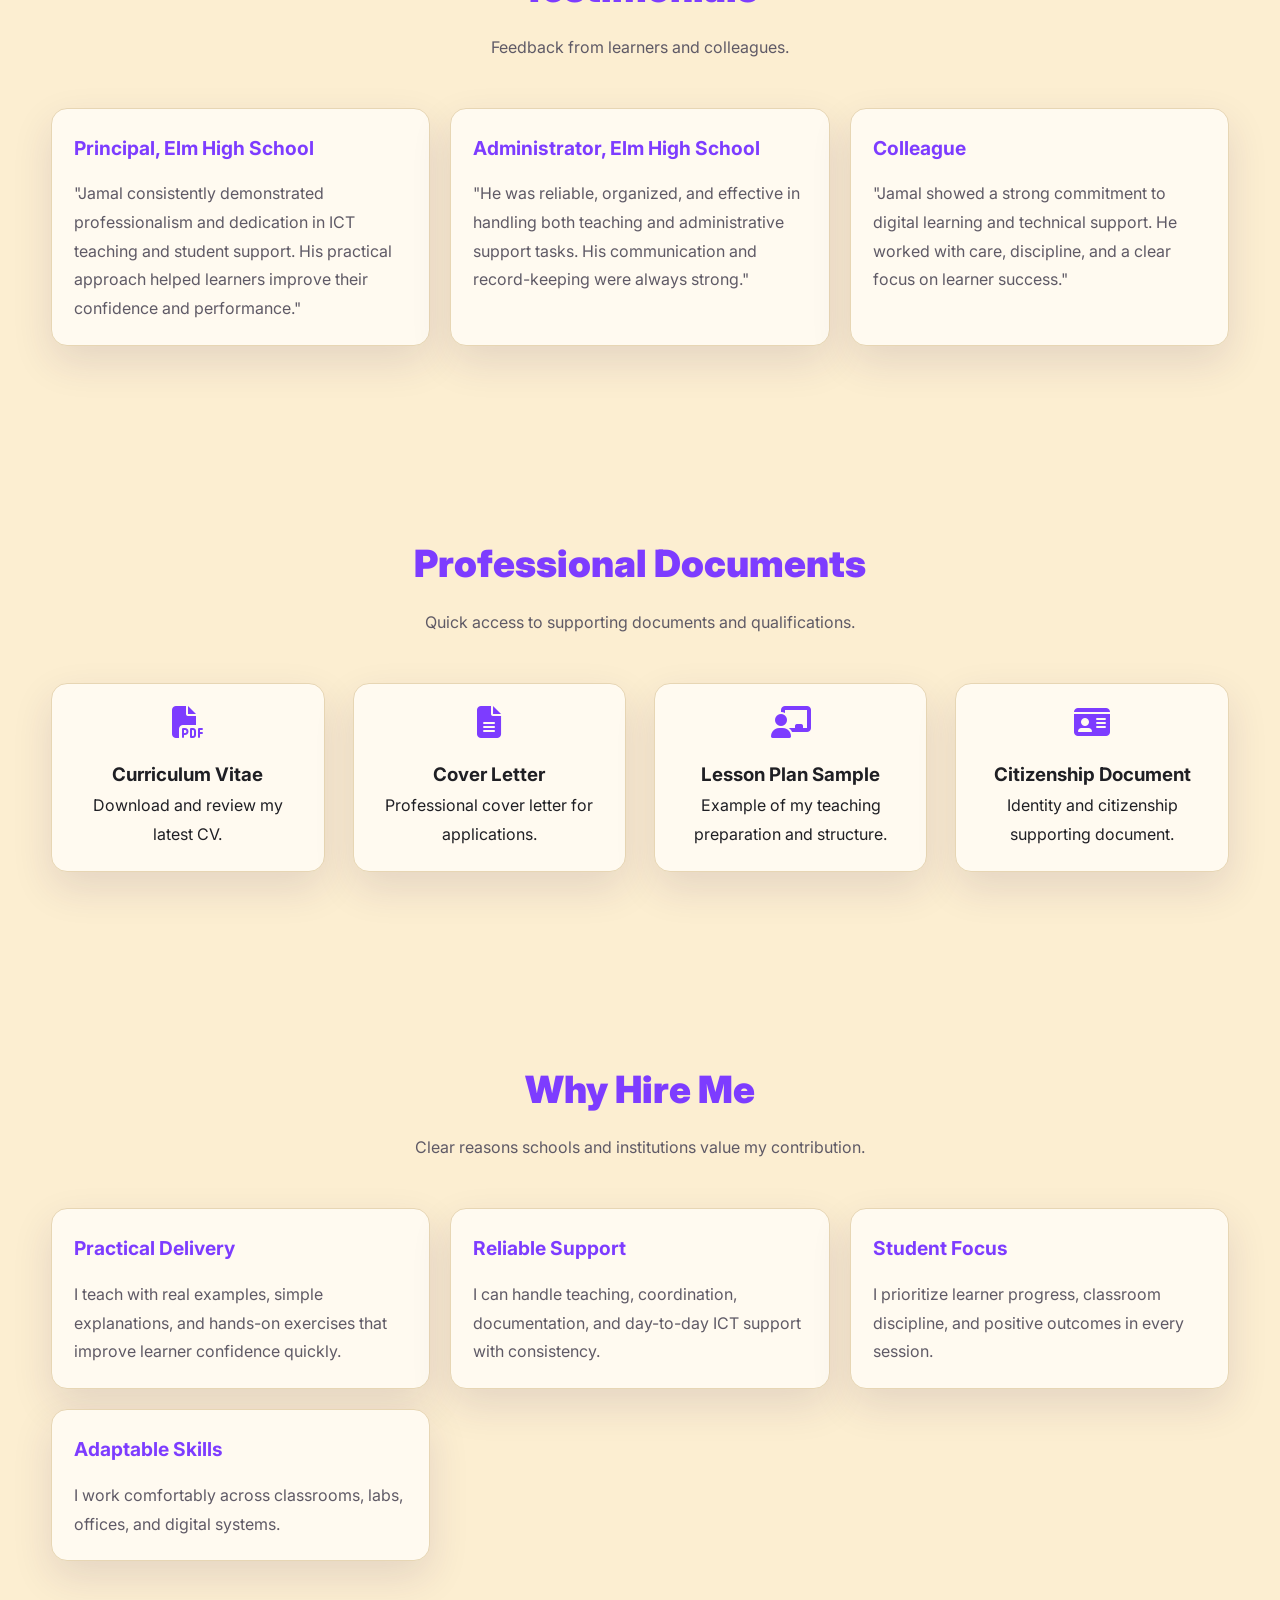
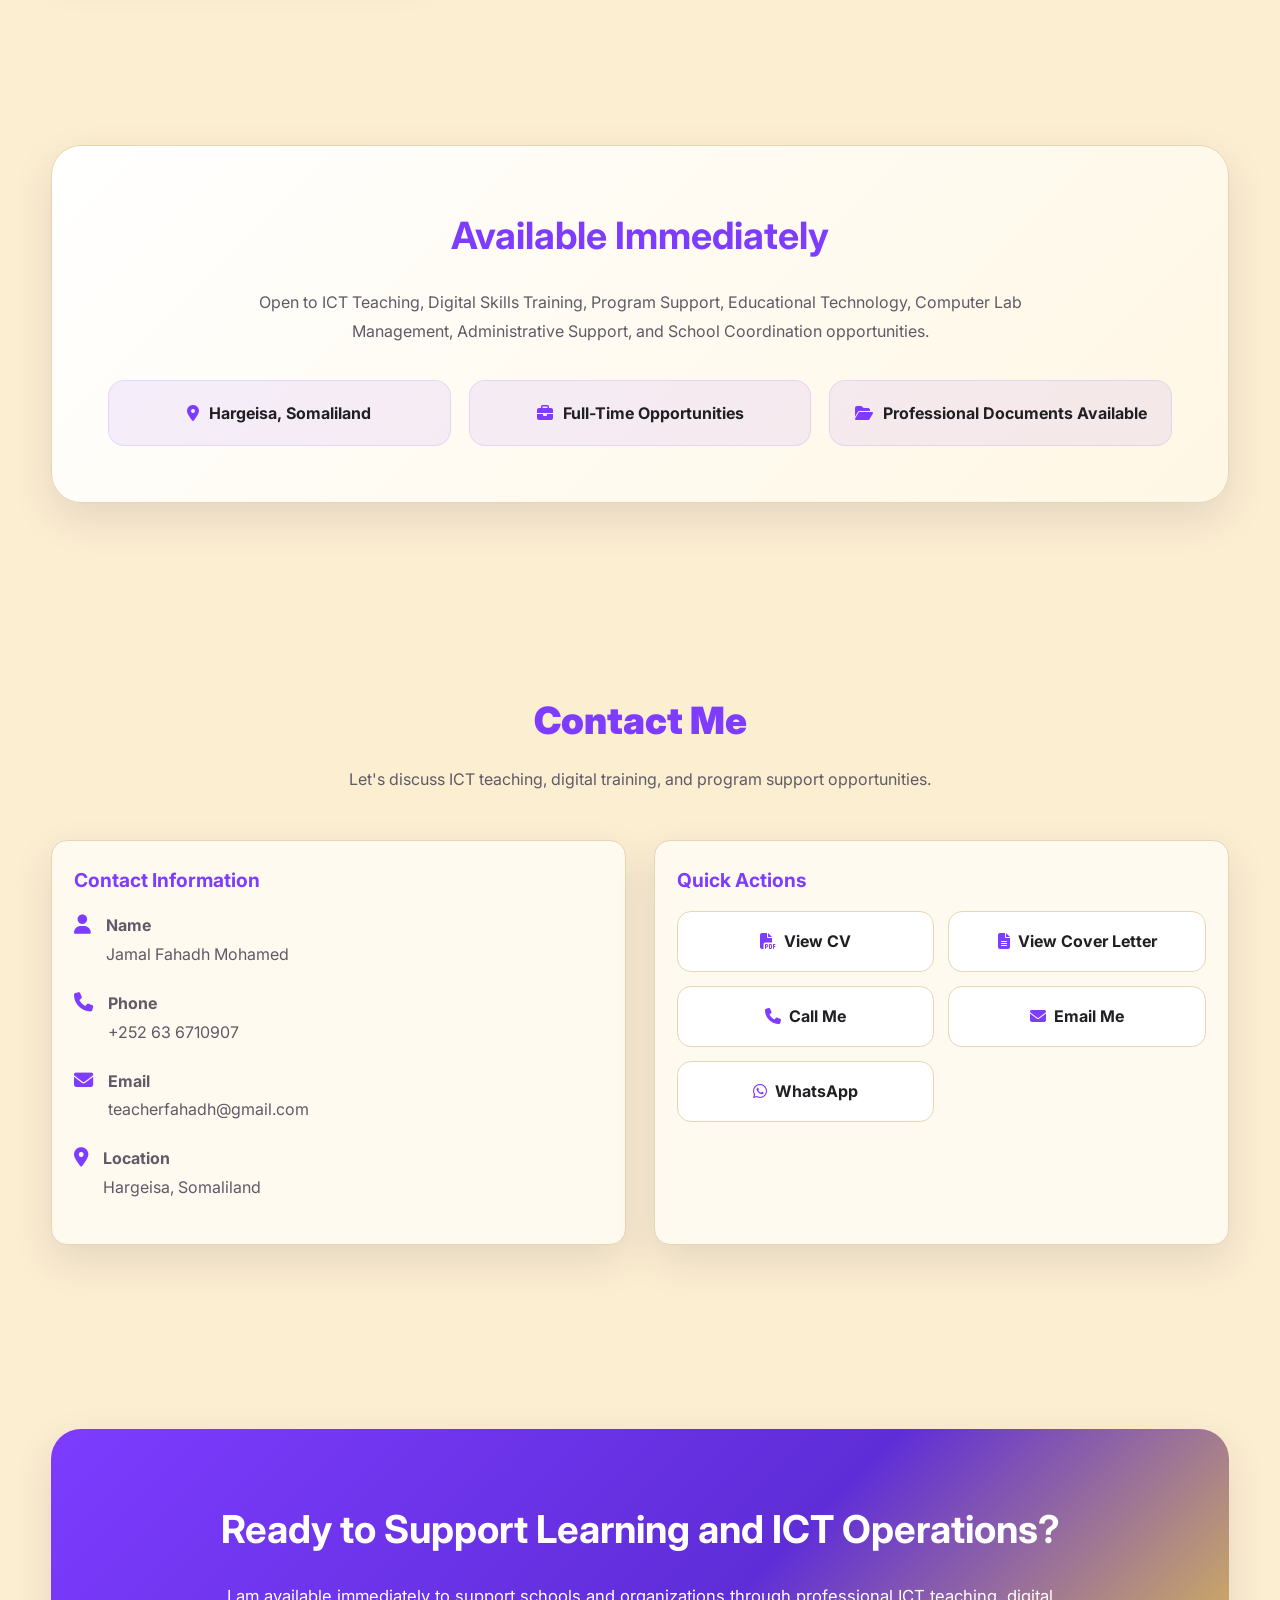
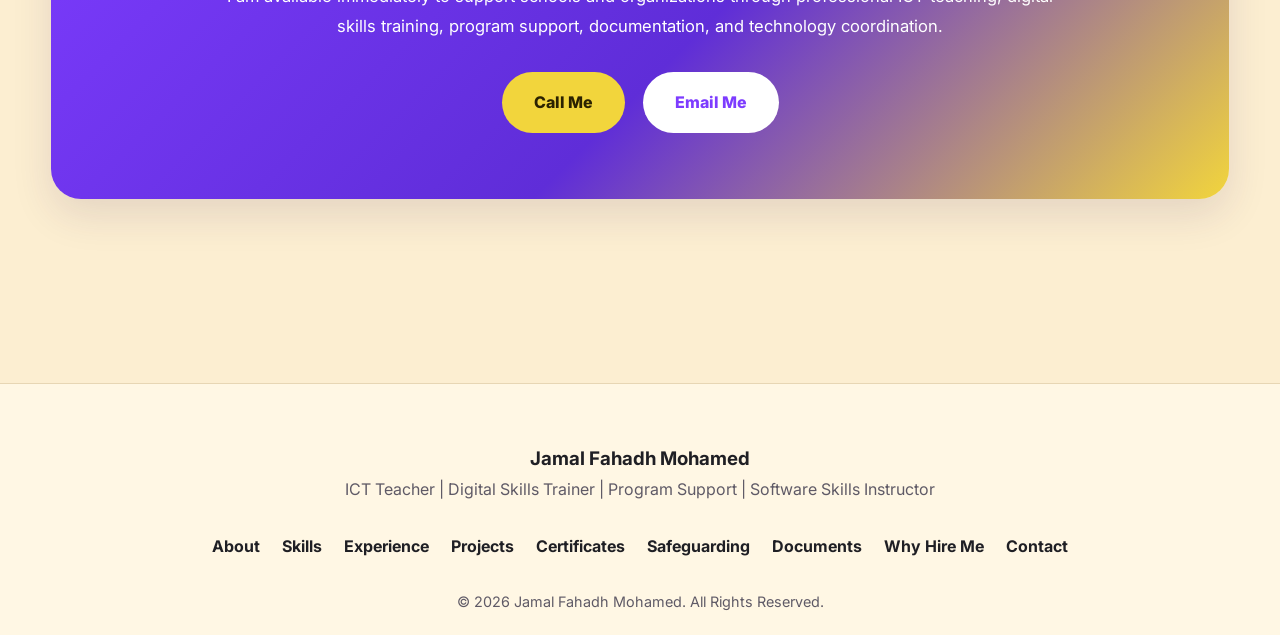
==== commit b589c6be: "Update index.html" ====
--- a/index.html
+++ b/index.html
@@ -7,7 +7,7 @@
   <meta name="description" content="Jamal Fahadh Mohamed is an ICT teacher, digital skills trainer, and program support professional in Hargeisa, Somaliland." />
   <meta name="keywords" content="ICT Teacher, Digital Skills Trainer, Program Support, Software Skills Instructor, Hargeisa Somaliland" />
   <meta name="author" content="Jamal Fahadh Mohamed" />
-  <meta name="theme-color" content="#0b1120" />
+  <meta name="theme-color" content="#fceed1" />
 
   <link rel="preconnect" href="https://fonts.googleapis.com" />
   <link rel="preconnect" href="https://fonts.gstatic.com" crossorigin />
@@ -16,14 +16,16 @@
 
   <style>
     :root{
-      --primary:#0b1120;
-      --secondary:#1e293b;
-      --accent:#facc15;
-      --text:#ffffff;
-      --muted:#cbd5e1;
-      --card:#111827;
-      --border:#334155;
-      --shadow:0 15px 40px rgba(0,0,0,.25);
+      --bg:#fceed1;
+      --surface:#fffaf0;
+      --surface-2:#fff1d9;
+      --purple:#7d3cff;
+      --yellow:#f2d53c;
+      --red:#c80e13;
+      --text:#1f1f24;
+      --muted:#5f5a66;
+      --border:#e7d6b4;
+      --shadow:0 16px 40px rgba(56,35,90,.12);
       --container:1200px;
     }
 
@@ -40,7 +42,7 @@
     }
 
     body{
-      background:var(--primary);
+      background:var(--bg);
       color:var(--text);
       line-height:1.8;
       overflow-x:hidden;
@@ -99,6 +101,7 @@
       font-size:2.35rem;
       font-weight:900;
       margin-bottom:10px;
+      color:var(--purple);
     }
 
     .section-title p{
@@ -113,9 +116,9 @@
       left:0;
       width:100%;
       z-index:999;
-      background:rgba(11,17,32,.95);
+      background:rgba(252,238,209,.92);
       backdrop-filter:blur(12px);
-      border-bottom:1px solid rgba(255,255,255,.08);
+      border-bottom:1px solid rgba(125,60,255,.12);
     }
 
     .navbar{
@@ -134,14 +137,16 @@
       font-weight:800;
       font-size:1.05rem;
       white-space:nowrap;
+      color:var(--text);
     }
 
     .logo-box{
-      background:var(--accent);
-      color:#000;
+      background:var(--purple);
+      color:#fff;
       font-weight:900;
       padding:8px 10px;
       border-radius:10px;
+      box-shadow:0 10px 20px rgba(125,60,255,.18);
     }
 
     .menu{
@@ -153,34 +158,36 @@
     }
 
     .menu a{
-      color:white;
+      color:var(--text);
       font-size:.92rem;
-      font-weight:600;
+      font-weight:700;
       transition:.3s;
     }
 
     .menu a:hover,
     .menu a:focus-visible{
-      color:var(--accent);
+      color:var(--purple);
       outline:none;
     }
 
     .cv-btn{
       padding:12px 20px;
-      border:1px solid rgba(255,255,255,.15);
+      border:1px solid rgba(125,60,255,.18);
       border-radius:12px;
       font-size:.85rem;
-      font-weight:700;
-      color:white;
+      font-weight:800;
+      color:var(--purple);
+      background:#fff;
       transition:.3s;
       white-space:nowrap;
       flex-shrink:0;
+      box-shadow:0 10px 24px rgba(0,0,0,.05);
     }
 
     .cv-btn:hover,
     .cv-btn:focus-visible{
-      background:var(--accent);
-      color:black;
+      background:var(--purple);
+      color:#fff;
       outline:none;
     }
 
@@ -190,12 +197,12 @@
       cursor:pointer;
       background:none;
       border:none;
-      color:#fff;
+      color:var(--purple);
       flex-shrink:0;
     }
 
     .menu-toggle:focus-visible{
-      outline:2px solid var(--accent);
+      outline:2px solid var(--purple);
       outline-offset:4px;
       border-radius:10px;
     }
@@ -204,9 +211,9 @@
       padding-top:148px;
       padding-bottom:108px;
       background:
-        radial-gradient(circle at top right,#1d4ed8 0%,transparent 30%),
-        radial-gradient(circle at bottom left,#0ea5e9 0%,transparent 25%),
-        #0b1120;
+        radial-gradient(circle at top right, rgba(125,60,255,.16) 0%, transparent 30%),
+        radial-gradient(circle at bottom left, rgba(242,213,60,.18) 0%, transparent 28%),
+        linear-gradient(180deg, #fceed1 0%, #f9e4b7 100%);
       overflow:hidden;
     }
 
@@ -255,23 +262,25 @@
       font-weight:900;
       line-height:1.06;
       margin-bottom:14px;
+      color:var(--purple);
     }
 
     .hero h1 span{
-      color:var(--accent);
+      color:var(--red);
     }
 
     .hero-role{
       display:inline-block;
       padding:10px 18px;
-      background:var(--accent);
-      color:#000;
+      background:var(--purple);
+      color:#fff;
       font-weight:800;
       font-size:.85rem;
       text-transform:uppercase;
       border-radius:10px;
       margin-bottom:22px;
       letter-spacing:.4px;
+      box-shadow:0 10px 20px rgba(125,60,255,.16);
     }
 
     .hero-subtitle,
@@ -290,8 +299,9 @@
 
     .hero-subtitle{
       font-size:1.12rem;
-      font-weight:500;
+      font-weight:700;
       margin-bottom:18px;
+      color:var(--text);
     }
 
     .hero-description{
@@ -300,6 +310,11 @@
       margin-bottom:28px;
       margin-left:auto;
       margin-right:auto;
+      padding:18px 20px;
+      background:rgba(255,255,255,.6);
+      border-left:5px solid var(--purple);
+      border-radius:14px;
+      box-shadow:var(--shadow);
     }
 
     .hero-badges{
@@ -311,11 +326,27 @@
     .hero-badge{
       padding:12px 18px;
       border-radius:999px;
-      background:#111827;
-      border:1px solid rgba(255,255,255,.08);
-      font-weight:700;
+      background:#fff;
+      border:1px solid rgba(125,60,255,.14);
+      font-weight:800;
       font-size:.9rem;
-      color:#fff;
+      color:var(--text);
+      box-shadow:0 8px 18px rgba(0,0,0,.08);
+    }
+
+    .hero-badge:nth-child(2){
+      background:rgba(125,60,255,.12);
+      color:var(--purple);
+    }
+
+    .hero-badge:nth-child(3){
+      background:rgba(242,213,60,.22);
+      color:#7a5a00;
+    }
+
+    .hero-badge:nth-child(4){
+      background:rgba(200,14,19,.12);
+      color:var(--red);
     }
 
     .profile-wrapper{
@@ -328,7 +359,7 @@
       width:500px;
       height:500px;
       padding:12px;
-      background:linear-gradient(135deg,var(--accent),#fff);
+      background:linear-gradient(135deg,var(--purple),var(--yellow));
       border-radius:24px;
       box-shadow:var(--shadow);
       overflow:hidden;
@@ -340,7 +371,7 @@
       object-fit:cover;
       object-position:center top;
       border-radius:18px;
-      border:6px solid var(--primary);
+      border:6px solid var(--bg);
     }
 
     .snapshot{
@@ -354,18 +385,18 @@
     }
 
     .snapshot-card{
-      background:#111827;
+      background:var(--surface);
       padding:32px;
       border-radius:20px;
       text-align:center;
-      border:1px solid rgba(255,255,255,.05);
+      border:1px solid var(--border);
       box-shadow:var(--shadow);
     }
 
     .snapshot-card h3{
       font-size:2.2rem;
       font-weight:900;
-      color:var(--accent);
+      color:var(--purple);
     }
 
     .executive-profile{
@@ -384,10 +415,10 @@
     .testimonial-card,
     .why-card,
     .safeguard-card{
-      background:#111827;
+      background:var(--surface);
       padding:22px;
       border-radius:16px;
-      border:1px solid rgba(255,255,255,.05);
+      border:1px solid var(--border);
       box-shadow:var(--shadow);
     }
 
@@ -405,7 +436,7 @@
     .testimonial-card h3,
     .why-card h3,
     .safeguard-card h3{
-      color:var(--accent);
+      color:var(--purple);
       margin-bottom:14px;
       font-size:1.2rem;
     }
@@ -445,26 +476,27 @@
     .timeline-dot{
       width:18px;
       height:18px;
-      background:var(--accent);
+      background:var(--yellow);
       border-radius:50%;
       margin-top:12px;
       flex-shrink:0;
+      box-shadow:0 0 0 4px rgba(125,60,255,.12);
     }
 
     .timeline-content{
-      background:#111827;
+      background:var(--surface);
       padding:32px;
       border-radius:24px;
       flex:1;
-      border:1px solid rgba(255,255,255,.05);
+      border:1px solid var(--border);
       box-shadow:var(--shadow);
     }
 
     .timeline-year{
       display:inline-block;
       padding:8px 14px;
-      background:rgba(250,204,21,.15);
-      color:var(--accent);
+      background:rgba(125,60,255,.12);
+      color:var(--purple);
       font-weight:700;
       border-radius:999px;
       margin-bottom:15px;
@@ -472,7 +504,7 @@
 
     .timeline-content h3{
       margin-bottom:8px;
-      color:#fff;
+      color:var(--text);
       font-size:1.45rem;
     }
 
@@ -486,7 +518,7 @@
     }
 
     .experience-block h5{
-      color:var(--accent);
+      color:var(--red);
       margin-bottom:8px;
       font-size:1rem;
     }
@@ -523,7 +555,7 @@
       object-position:center;
       border-radius:16px;
       margin-bottom:16px;
-      background:#111827;
+      background:#fff;
     }
 
     .certificate-card img{
@@ -533,8 +565,8 @@
 
     .project-tag{
       display:inline-block;
-      background:rgba(250,204,21,.15);
-      color:var(--accent);
+      background:rgba(125,60,255,.12);
+      color:var(--purple);
       padding:8px 14px;
       border-radius:999px;
       font-size:.8rem;
@@ -545,7 +577,7 @@
     .document-card{
       display:block;
       text-align:center;
-      color:white;
+      color:var(--text);
       transition:.3s;
     }
 
@@ -558,20 +590,22 @@
     .document-card i{
       font-size:2rem;
       margin-bottom:20px;
-      color:var(--accent);
+      color:var(--purple);
     }
 
     .availability-box{
-      background:linear-gradient(135deg,#111827,#1e293b);
+      background:linear-gradient(135deg,#fff,#fff7e4);
       padding:56px;
       border-radius:30px;
       text-align:center;
       box-shadow:var(--shadow);
+      border:1px solid var(--border);
     }
 
     .availability-box h2{
       font-size:2.35rem;
       margin-bottom:18px;
+      color:var(--purple);
     }
 
     .availability-box p{
@@ -588,14 +622,16 @@
     }
 
     .availability-items div{
-      background:rgba(255,255,255,.05);
+      background:rgba(125,60,255,.08);
       padding:18px;
       border-radius:16px;
-      font-weight:600;
+      font-weight:700;
+      color:var(--text);
+      border:1px solid rgba(125,60,255,.12);
     }
 
     .availability-items i{
-      color:var(--accent);
+      color:var(--purple);
       margin-right:10px;
     }
 
@@ -614,7 +650,7 @@
     }
 
     .contact-item i{
-      color:var(--accent);
+      color:var(--purple);
       font-size:1.2rem;
       margin-top:4px;
     }
@@ -626,33 +662,34 @@
     }
 
     .action-btn{
-      background:#1f2937;
+      background:#fff;
       padding:15px;
       border-radius:14px;
       text-align:center;
-      color:#fff;
-      border:1px solid rgba(255,255,255,.05);
+      color:var(--text);
+      border:1px solid var(--border);
       transition:.3s ease;
-      font-weight:600;
+      font-weight:700;
     }
 
     .action-btn:hover,
     .action-btn:focus-visible{
       transform:translateY(-4px);
       outline:none;
+      background:rgba(125,60,255,.08);
     }
 
     .action-btn i{
       margin-right:8px;
-      color:var(--accent);
+      color:var(--purple);
     }
 
     .cta-box{
-      background:linear-gradient(135deg,#facc15,#f59e0b);
+      background:linear-gradient(135deg,var(--purple),#5f2dd8 55%,var(--yellow));
       padding:66px 38px;
       border-radius:30px;
       text-align:center;
-      color:#000;
+      color:#fff;
       box-shadow:var(--shadow);
     }
 
@@ -665,6 +702,7 @@
       max-width:850px;
       margin:auto;
       font-size:1.04rem;
+      color:#fff;
     }
 
     .cta-buttons{
@@ -679,23 +717,24 @@
     .btn-secondary-cta{
       padding:16px 32px;
       border-radius:50px;
-      font-weight:700;
+      font-weight:800;
     }
 
     .btn-primary-cta{
-      background:#000;
-      color:#fff;
+      background:var(--yellow);
+      color:#2b2200;
     }
 
     .btn-secondary-cta{
       background:#fff;
-      color:#000;
+      color:var(--purple);
     }
 
     footer{
       margin-top:92px;
       padding:58px 0 20px;
-      background:#020617;
+      background:#fff7e4;
+      border-top:1px solid var(--border);
     }
 
     .footer-content{
@@ -703,7 +742,7 @@
     }
 
     .footer-content p{
-      color:#cbd5e1;
+      color:var(--muted);
     }
 
     .footer-links{
@@ -715,17 +754,18 @@
     }
 
     .footer-links a{
-      color:#cbd5e1;
+      color:var(--text);
+      font-weight:700;
     }
 
     .footer-links a:hover,
     .footer-links a:focus-visible{
-      color:var(--accent);
+      color:var(--purple);
       outline:none;
     }
 
     .copyright{
-      color:#94a3b8;
+      color:var(--muted);
       font-size:.9rem;
     }
 
@@ -745,14 +785,14 @@
 
     .call-float{
       bottom:100px;
-      background:#facc15;
+      background:var(--yellow);
       font-size:1.3rem;
       color:#000;
     }
 
     .whatsapp-float{
       bottom:25px;
-      background:#25d366;
+      background:var(--red);
       font-size:1.5rem;
       color:#fff;
     }
@@ -774,13 +814,14 @@
         position:absolute;
         top:80px;
         right:0;
-        background:#111827;
+        background:#fffaf0;
         flex-direction:column;
         padding:20px;
         border-radius:16px;
         width:260px;
         box-shadow:var(--shadow);
         align-items:flex-start;
+        border:1px solid var(--border);
       }
 
       .menu.show{
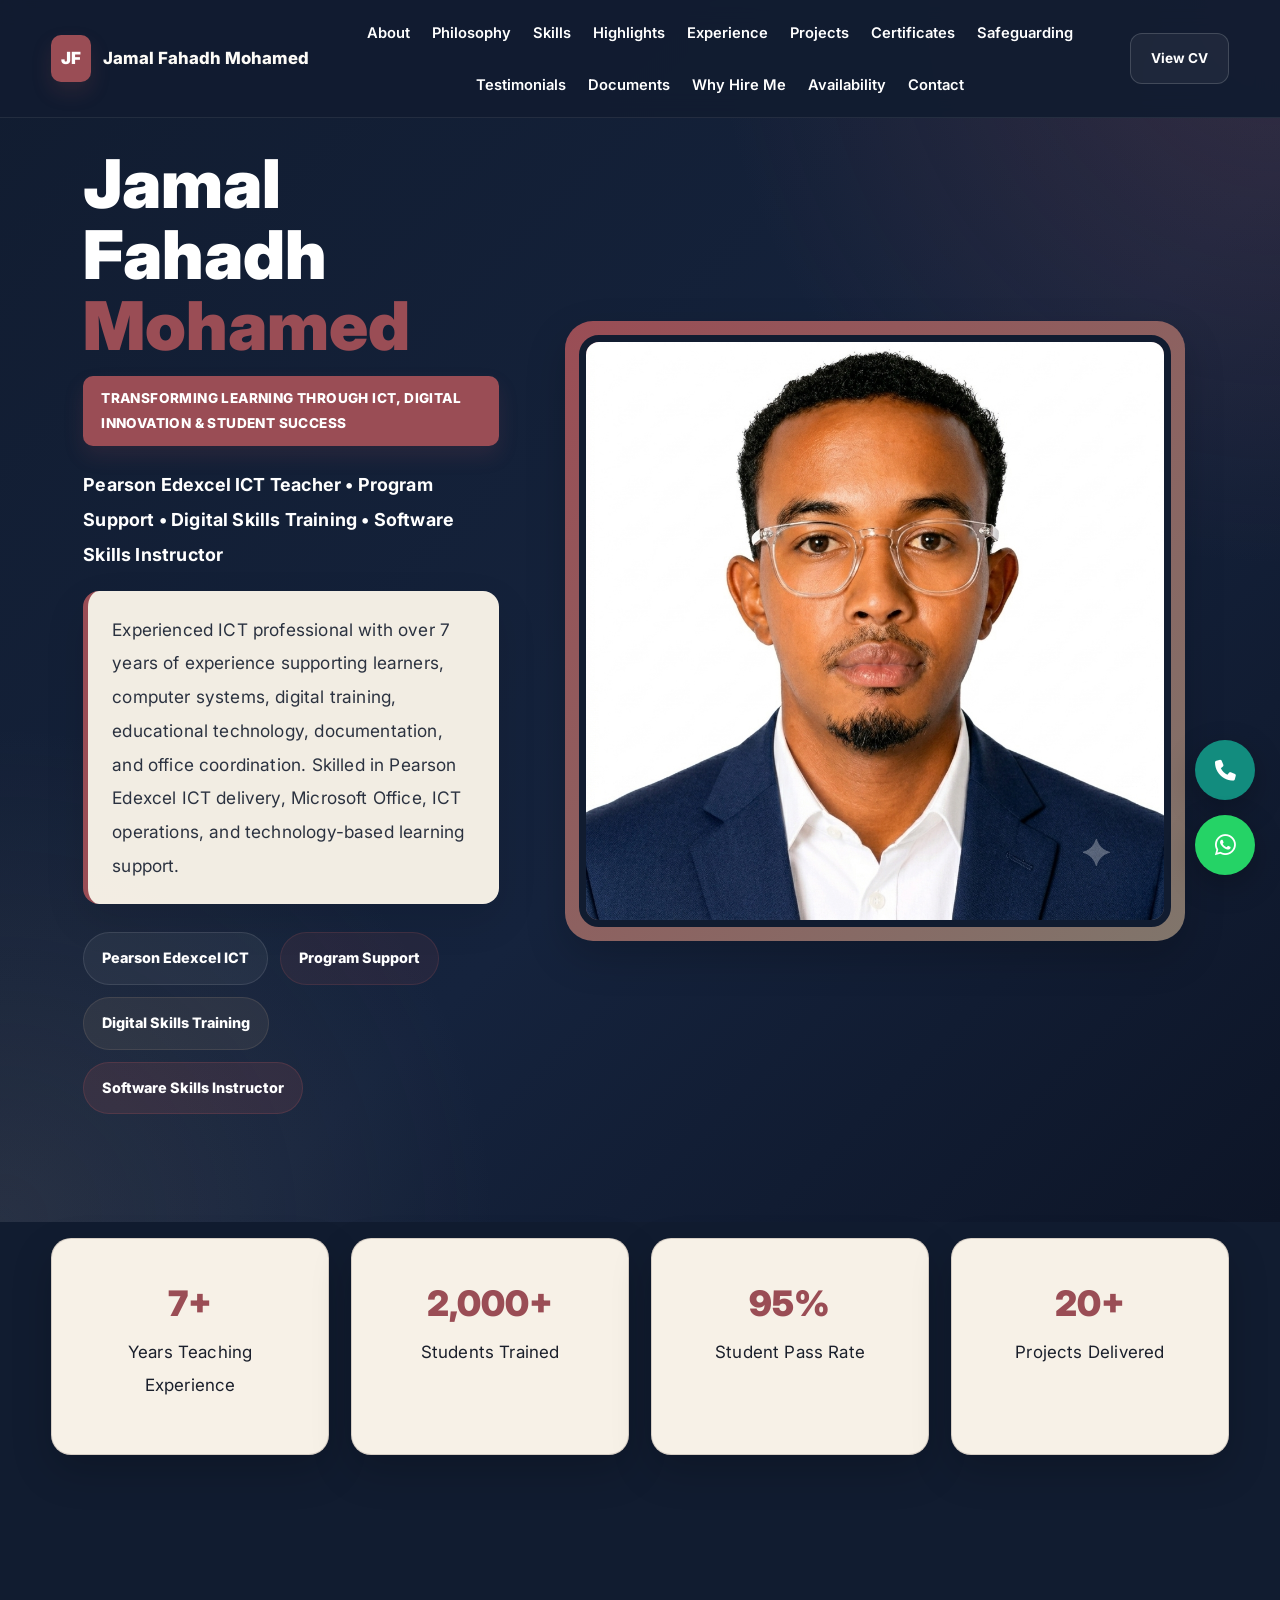
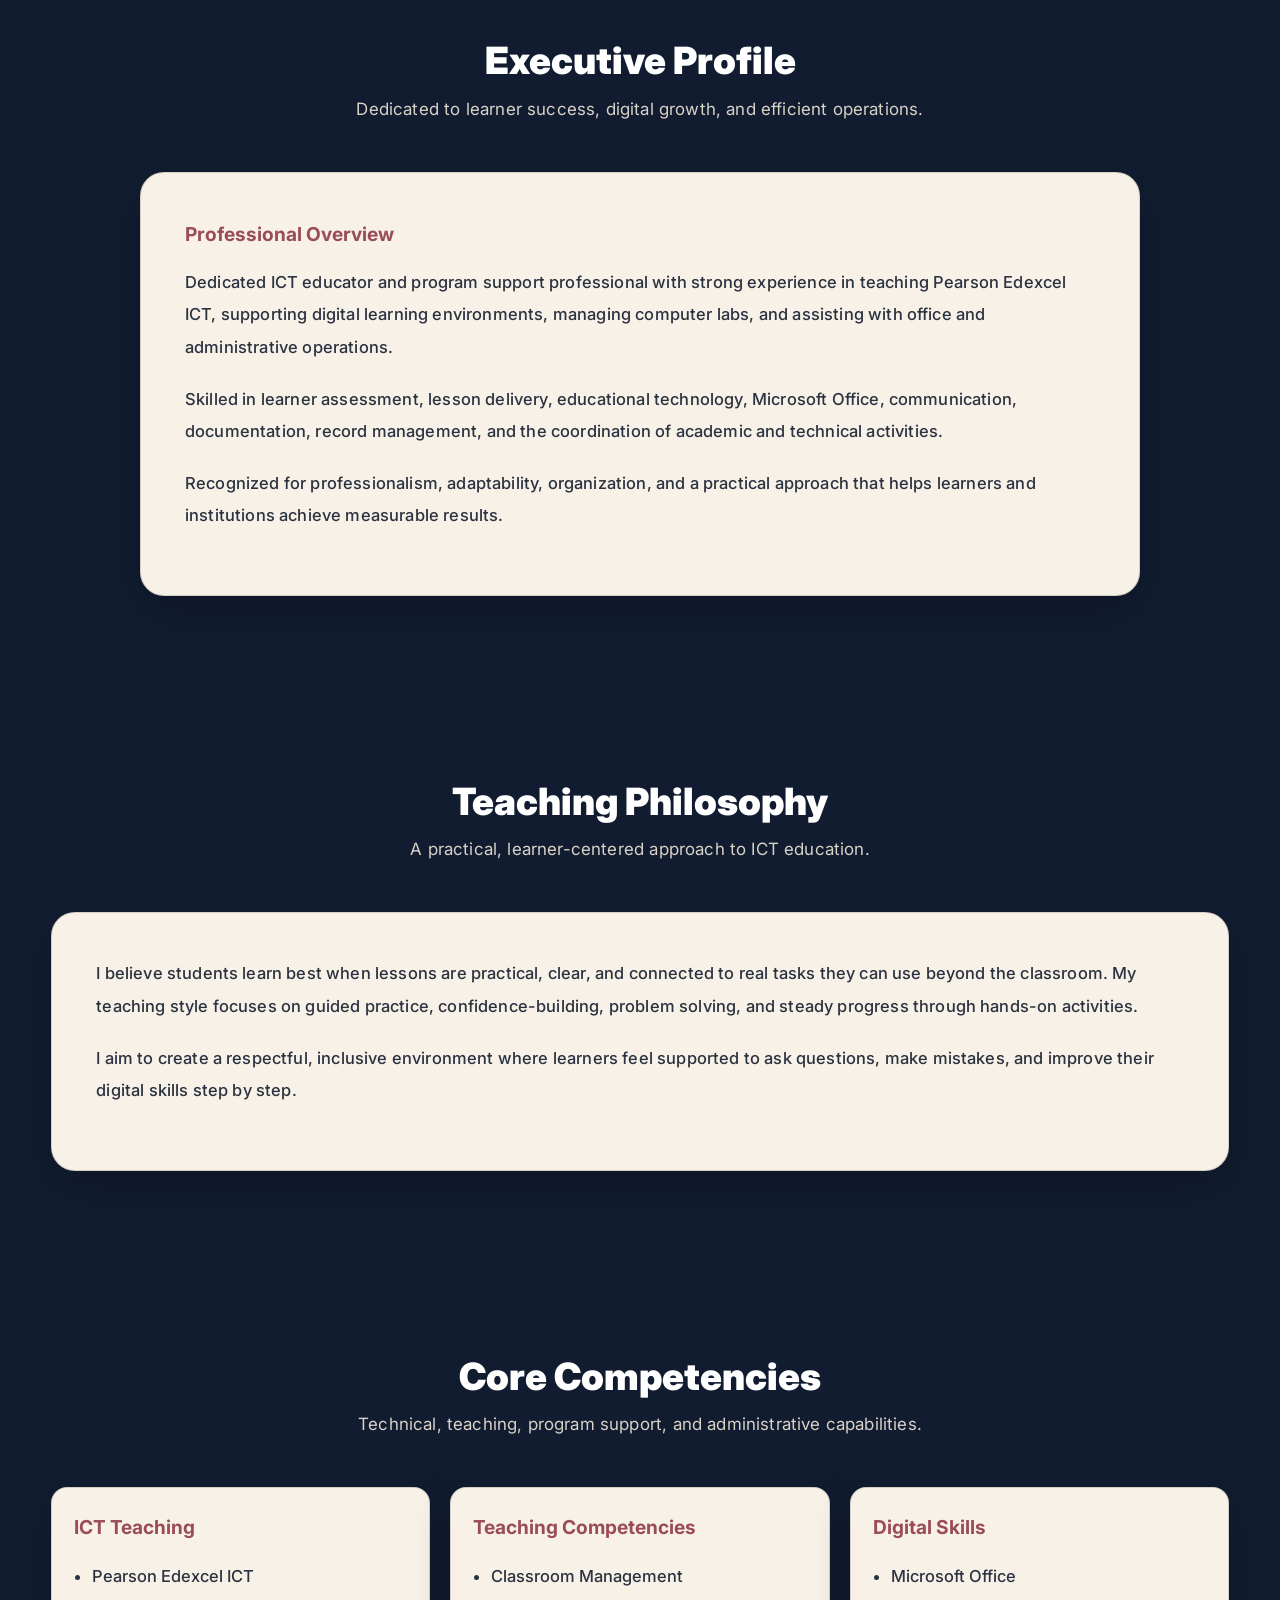
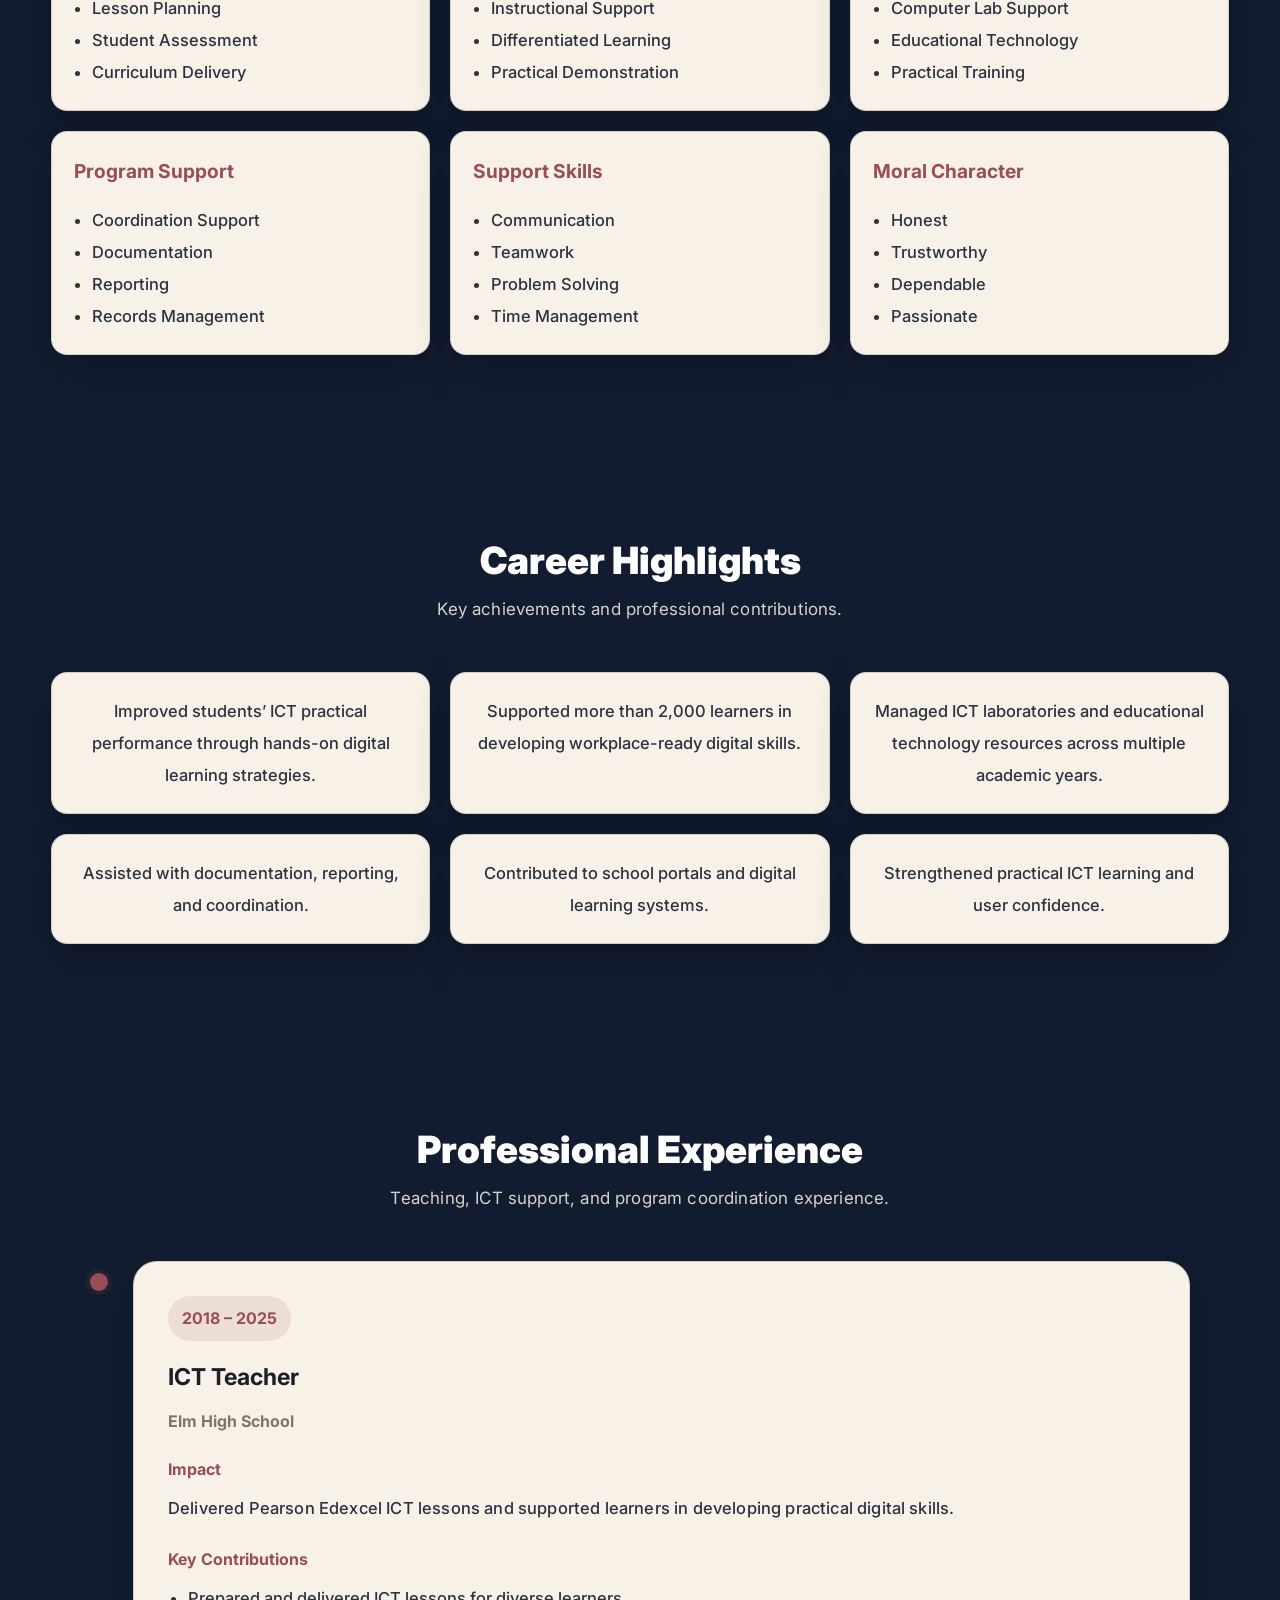
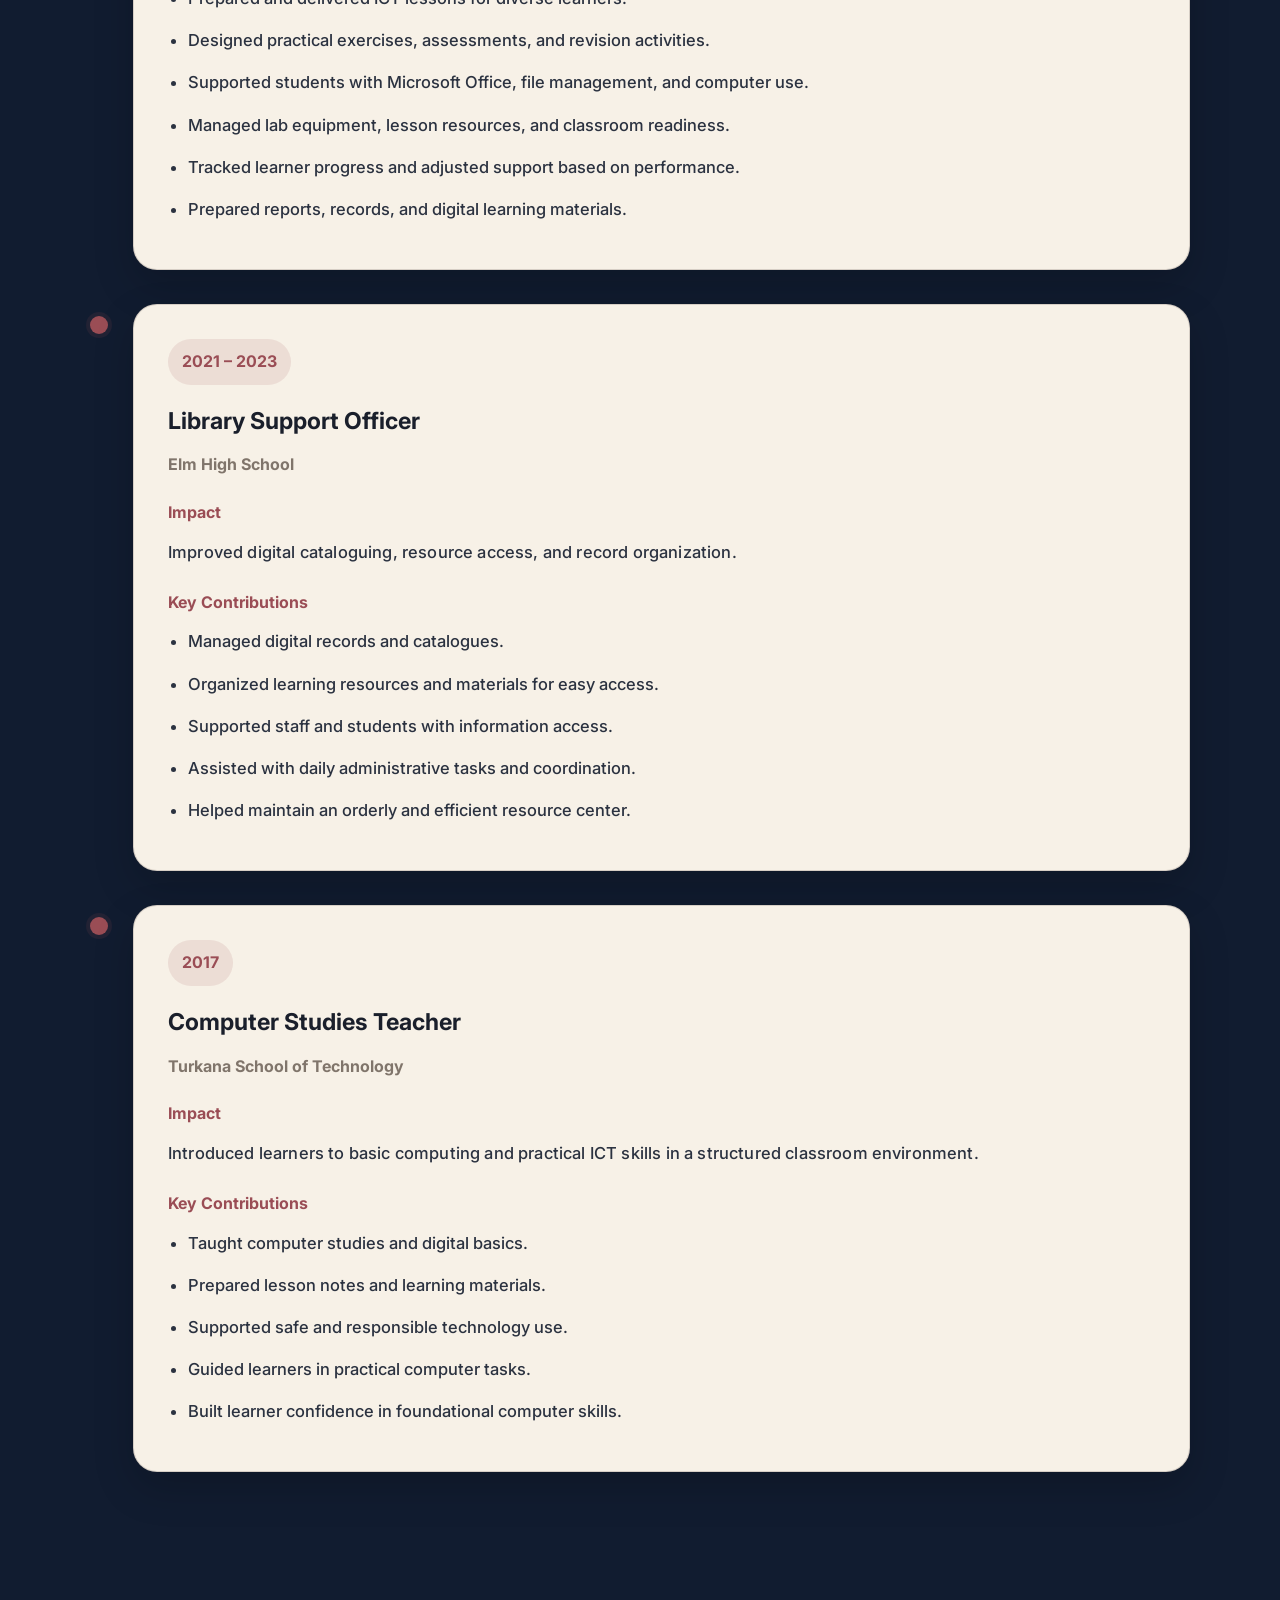
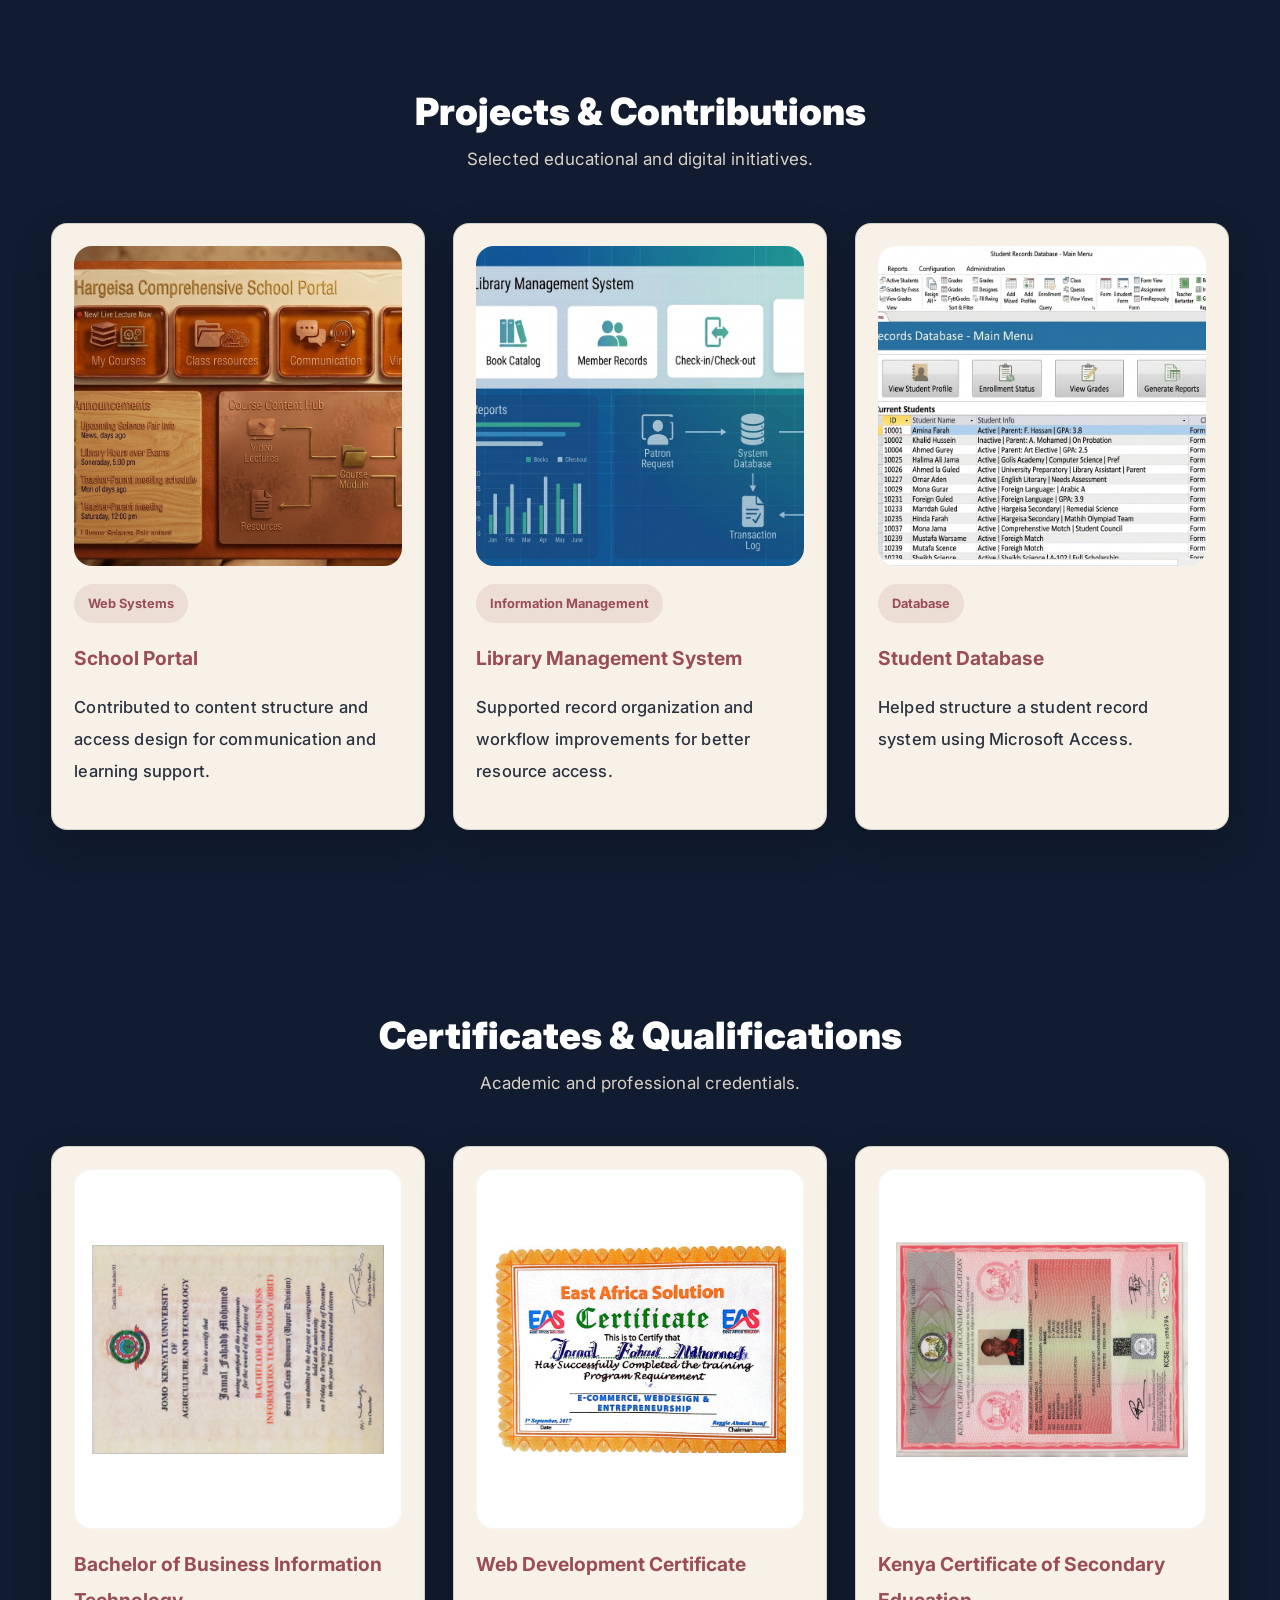
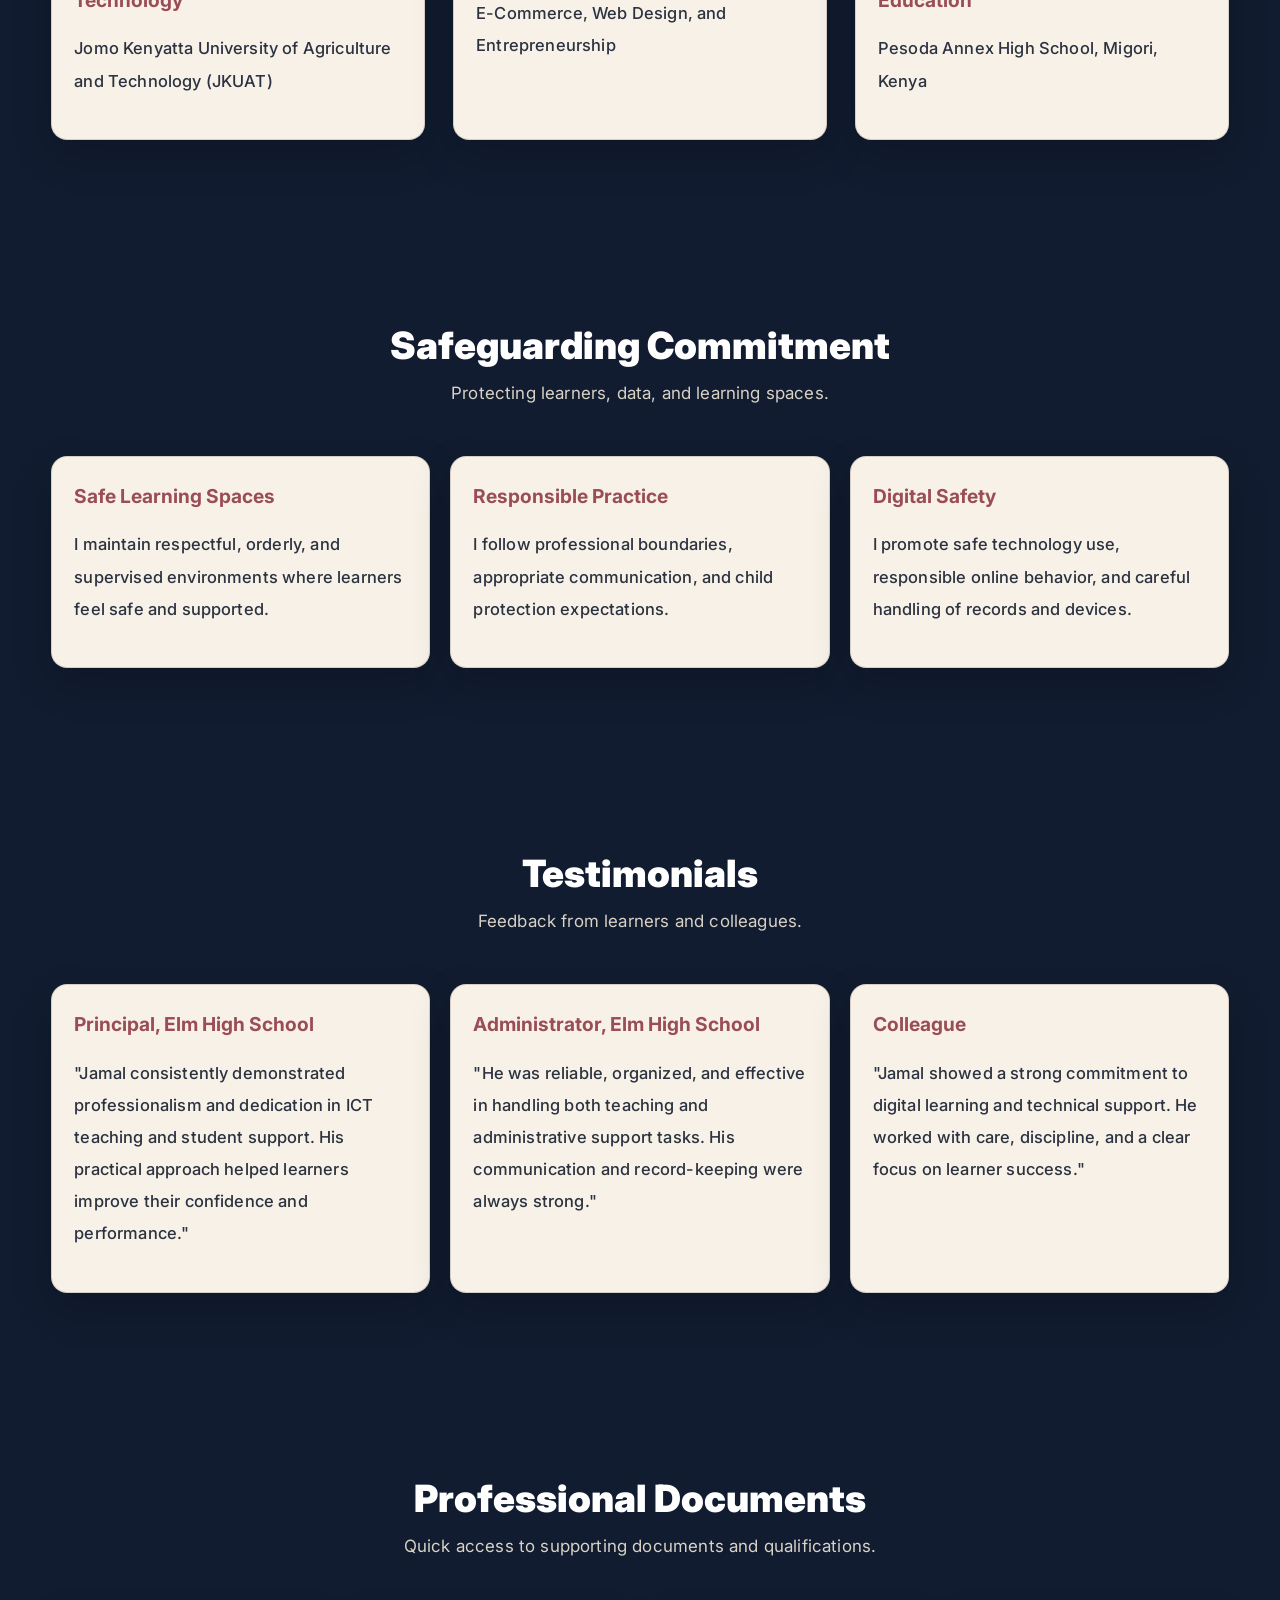
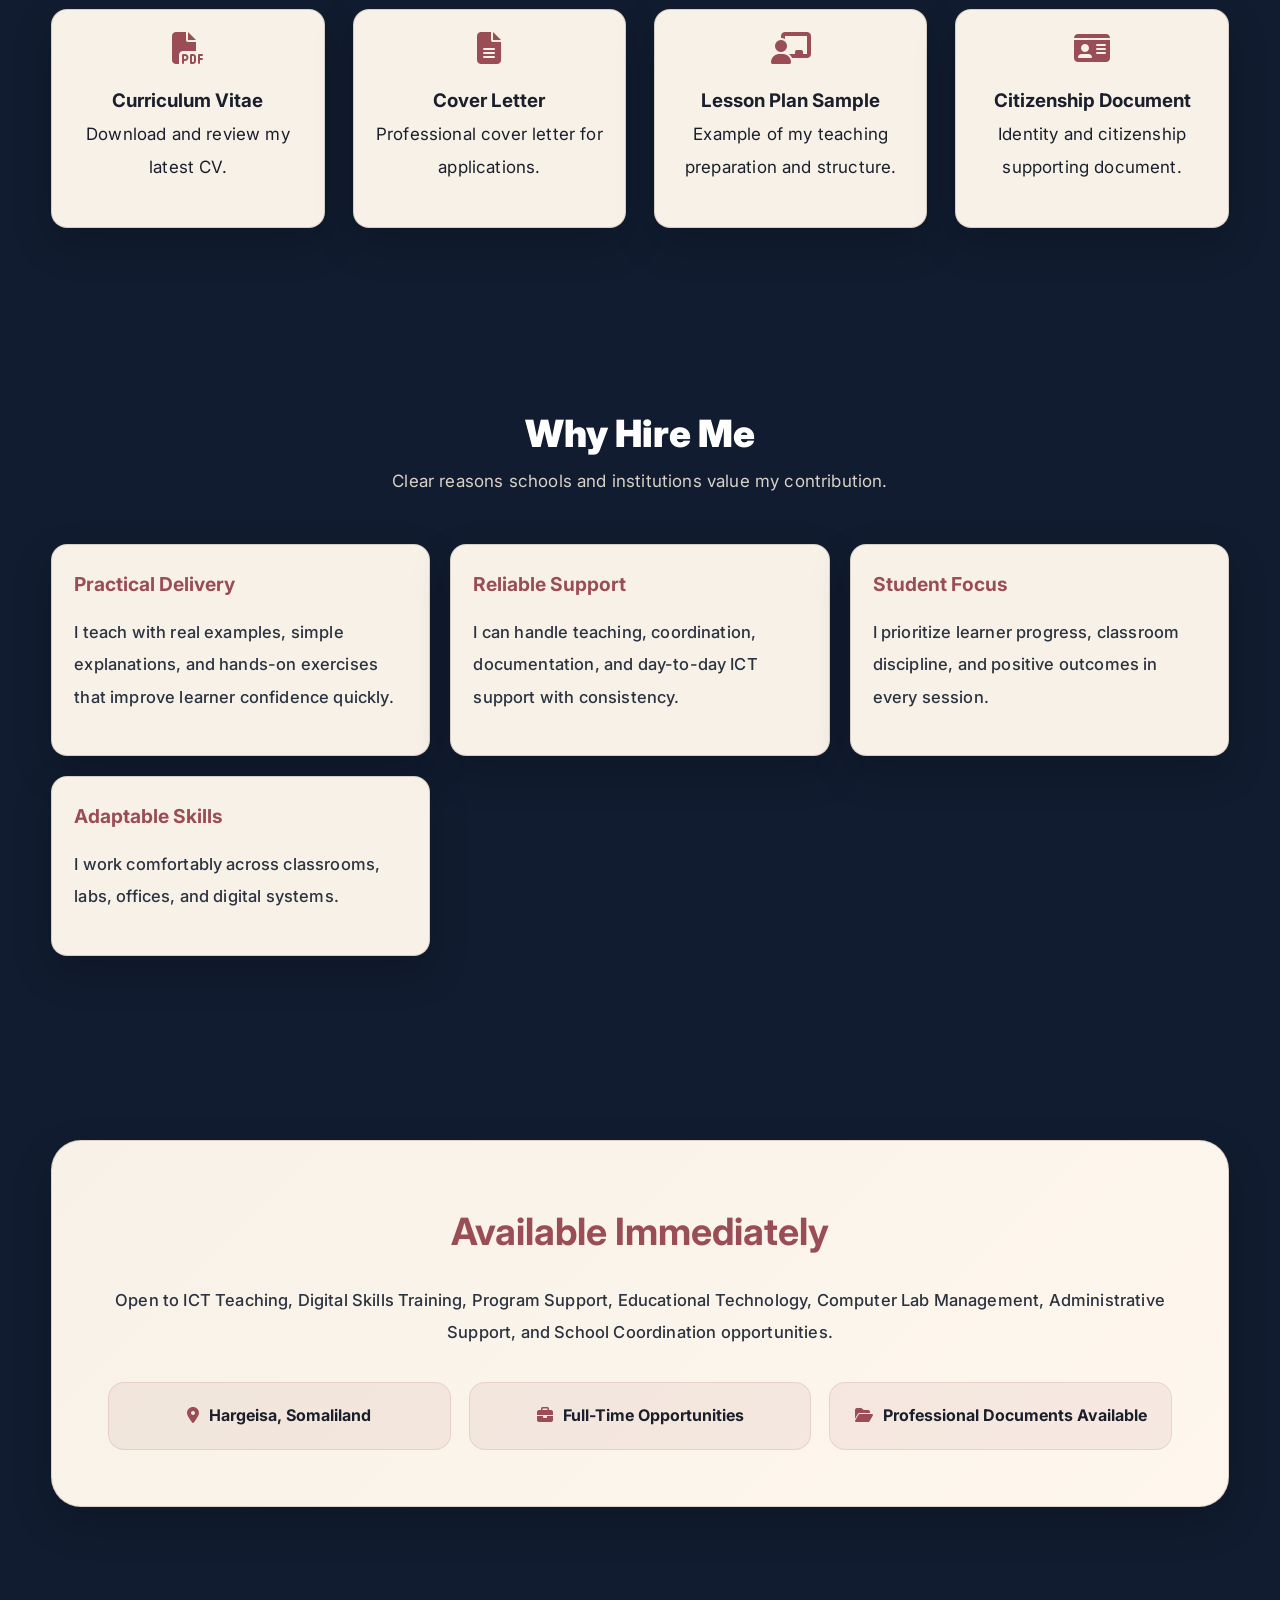
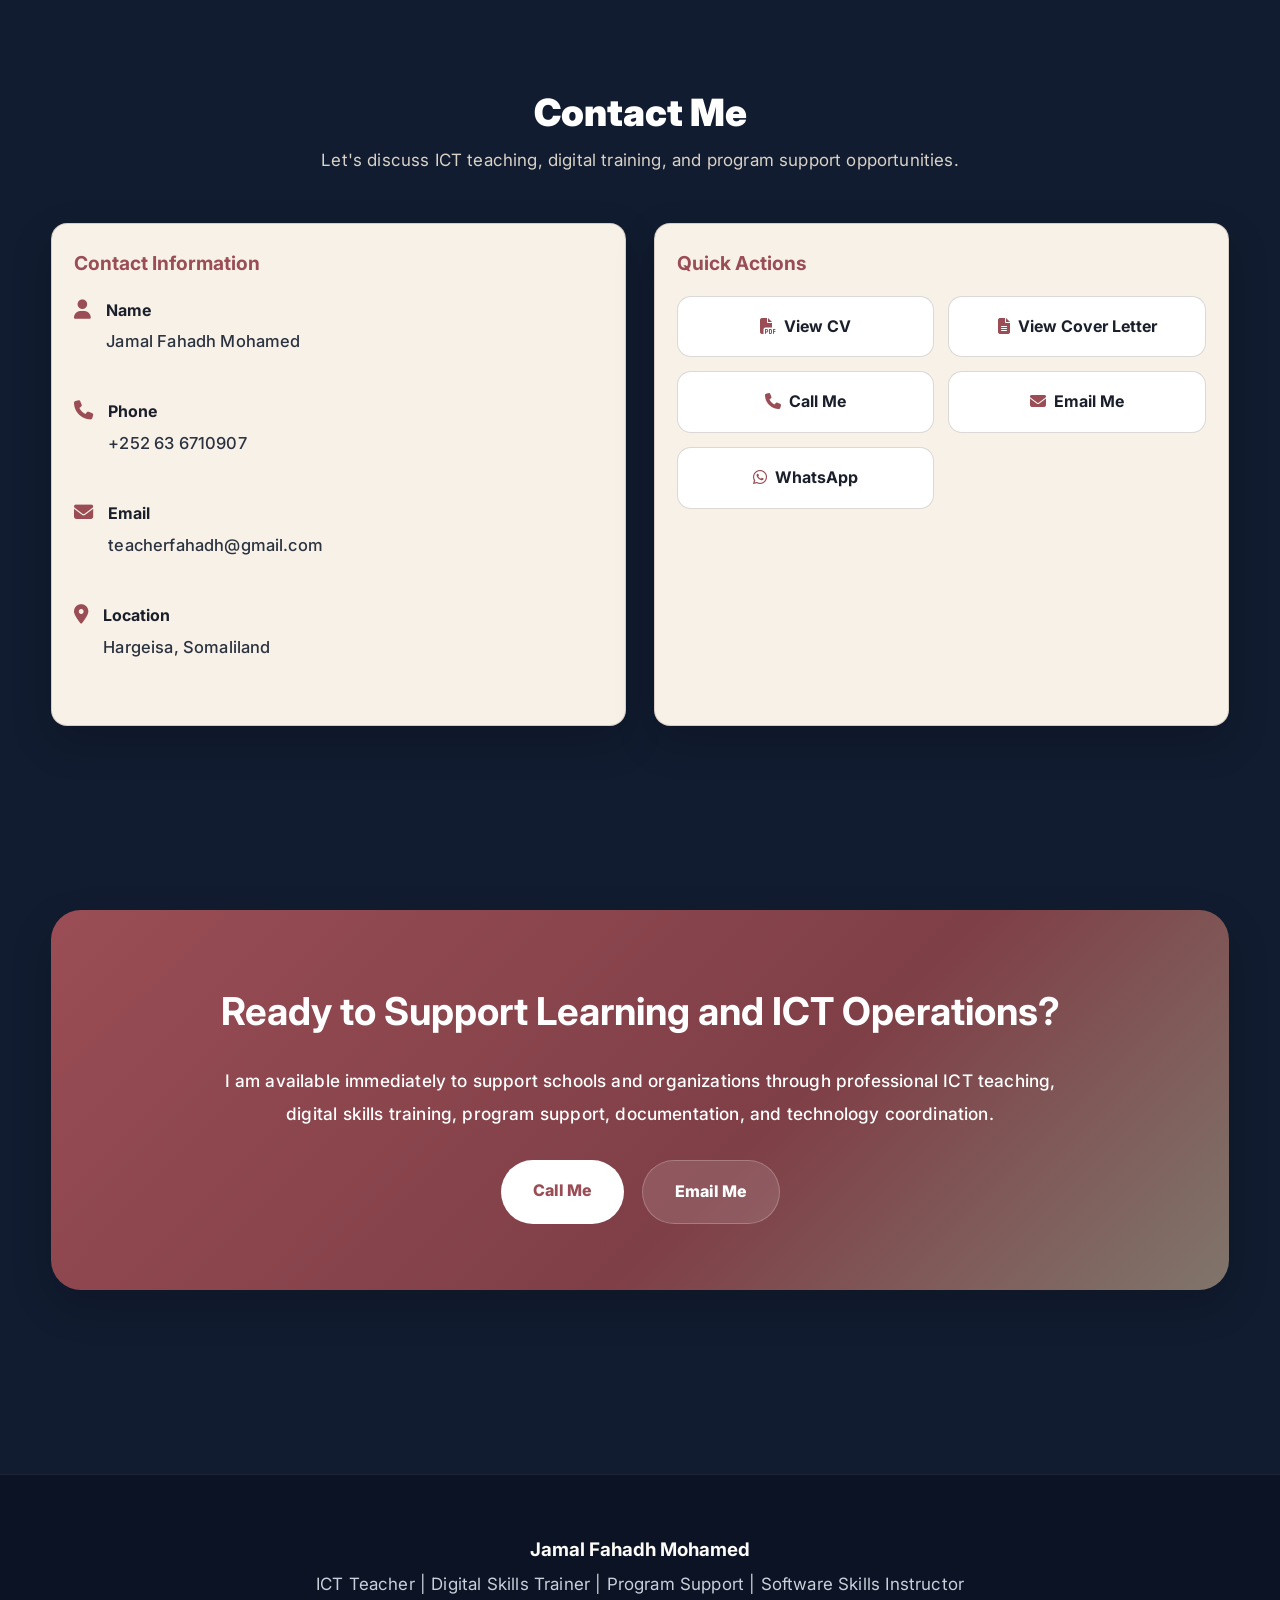
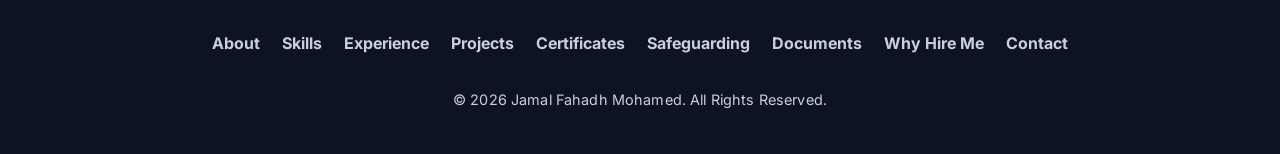
==== commit bde8aab1: "Update index.html" ====
--- a/index.html
+++ b/index.html
@@ -7,7 +7,7 @@
   <meta name="description" content="Jamal Fahadh Mohamed is an ICT teacher, digital skills trainer, and program support professional in Hargeisa, Somaliland." />
   <meta name="keywords" content="ICT Teacher, Digital Skills Trainer, Program Support, Software Skills Instructor, Hargeisa Somaliland" />
   <meta name="author" content="Jamal Fahadh Mohamed" />
-  <meta name="theme-color" content="#fceed1" />
+  <meta name="theme-color" content="#111c30" />
 
   <link rel="preconnect" href="https://fonts.googleapis.com" />
   <link rel="preconnect" href="https://fonts.gstatic.com" crossorigin />
@@ -16,16 +16,18 @@
 
   <style>
     :root{
-      --bg:#fceed1;
-      --surface:#fffaf0;
-      --surface-2:#fff1d9;
-      --purple:#7d3cff;
-      --yellow:#f2d53c;
-      --red:#c80e13;
-      --text:#1f1f24;
-      --muted:#5f5a66;
-      --border:#e7d6b4;
-      --shadow:0 16px 40px rgba(56,35,90,.12);
+      --primary:#111c30;
+      --secondary:#182643;
+      --accent:#9a4d55;
+      --neutral:#80756b;
+      --surface:#f7f1e7;
+      --surface-2:#eee4d7;
+      --text:#fdfbf7;
+      --dark-text:#1a1f2b;
+      --body-text:#2b3240;
+      --muted:#d9d2c7;
+      --border:rgba(128,117,107,.28);
+      --shadow:0 16px 40px rgba(0,0,0,.18);
       --container:1200px;
     }
 
@@ -42,10 +44,11 @@
     }
 
     body{
-      background:var(--bg);
+      background:var(--primary);
       color:var(--text);
-      line-height:1.8;
+      line-height:1.85;
       overflow-x:hidden;
+      font-size:16px;
     }
 
     img{
@@ -59,6 +62,13 @@
 
     ul{
       list-style:none;
+    }
+
+    p{
+      font-size:1.06rem;
+      line-height:1.95;
+      margin:0 0 1.25rem;
+      letter-spacing:0.01em;
     }
 
     .container{
@@ -101,7 +111,8 @@
       font-size:2.35rem;
       font-weight:900;
       margin-bottom:10px;
-      color:var(--purple);
+      color:#fff;
+      line-height:1.15;
     }
 
     .section-title p{
@@ -116,9 +127,9 @@
       left:0;
       width:100%;
       z-index:999;
-      background:rgba(252,238,209,.92);
+      background:rgba(17,28,48,.94);
       backdrop-filter:blur(12px);
-      border-bottom:1px solid rgba(125,60,255,.12);
+      border-bottom:1px solid rgba(255,255,255,.08);
     }
 
     .navbar{
@@ -137,16 +148,15 @@
       font-weight:800;
       font-size:1.05rem;
       white-space:nowrap;
-      color:var(--text);
     }
 
     .logo-box{
-      background:var(--purple);
+      background:var(--accent);
       color:#fff;
       font-weight:900;
       padding:8px 10px;
       border-radius:10px;
-      box-shadow:0 10px 20px rgba(125,60,255,.18);
+      box-shadow:0 10px 20px rgba(154,77,85,.18);
     }
 
     .menu{
@@ -158,35 +168,34 @@
     }
 
     .menu a{
-      color:var(--text);
+      color:#fff;
       font-size:.92rem;
-      font-weight:700;
+      font-weight:600;
       transition:.3s;
     }
 
     .menu a:hover,
     .menu a:focus-visible{
-      color:var(--purple);
+      color:#f0d5d8;
       outline:none;
     }
 
     .cv-btn{
       padding:12px 20px;
-      border:1px solid rgba(125,60,255,.18);
+      border:1px solid rgba(255,255,255,.16);
       border-radius:12px;
       font-size:.85rem;
-      font-weight:800;
-      color:var(--purple);
-      background:#fff;
+      font-weight:700;
+      color:#fff;
       transition:.3s;
       white-space:nowrap;
       flex-shrink:0;
-      box-shadow:0 10px 24px rgba(0,0,0,.05);
+      background:rgba(255,255,255,.05);
     }
 
     .cv-btn:hover,
     .cv-btn:focus-visible{
-      background:var(--purple);
+      background:var(--accent);
       color:#fff;
       outline:none;
     }
@@ -197,12 +206,12 @@
       cursor:pointer;
       background:none;
       border:none;
-      color:var(--purple);
+      color:#fff;
       flex-shrink:0;
     }
 
     .menu-toggle:focus-visible{
-      outline:2px solid var(--purple);
+      outline:2px solid #fff;
       outline-offset:4px;
       border-radius:10px;
     }
@@ -211,10 +220,11 @@
       padding-top:148px;
       padding-bottom:108px;
       background:
-        radial-gradient(circle at top right, rgba(125,60,255,.16) 0%, transparent 30%),
-        radial-gradient(circle at bottom left, rgba(242,213,60,.18) 0%, transparent 28%),
-        linear-gradient(180deg, #fceed1 0%, #f9e4b7 100%);
+        radial-gradient(circle at top right, rgba(154,77,85,.24) 0%, transparent 32%),
+        radial-gradient(circle at bottom left, rgba(128,117,107,.18) 0%, transparent 28%),
+        linear-gradient(135deg, #111c30 0%, #15233d 58%, #0d1527 100%);
       overflow:hidden;
+      position:relative;
     }
 
     .hero-grid{
@@ -225,6 +235,8 @@
       max-width:1200px;
       margin:0 auto;
       padding:0 32px;
+      position:relative;
+      z-index:1;
     }
 
     .hero-copy{
@@ -262,17 +274,17 @@
       font-weight:900;
       line-height:1.06;
       margin-bottom:14px;
-      color:var(--purple);
+      color:#fff;
     }
 
     .hero h1 span{
-      color:var(--red);
+      color:var(--accent);
     }
 
     .hero-role{
       display:inline-block;
       padding:10px 18px;
-      background:var(--purple);
+      background:var(--accent);
       color:#fff;
       font-weight:800;
       font-size:.85rem;
@@ -280,41 +292,29 @@
       border-radius:10px;
       margin-bottom:22px;
       letter-spacing:.4px;
-      box-shadow:0 10px 20px rgba(125,60,255,.16);
-    }
-
-    .hero-subtitle,
-    .hero-description,
-    .profile-card p,
-    .highlight-item,
-    .competency-card li,
-    .project-card p,
-    .certificate-card p,
-    .language-card span,
-    .testimonial-card p,
-    .why-card p,
-    .safeguard-card p{
-      color:var(--muted);
+      box-shadow:0 10px 20px rgba(154,77,85,.16);
     }
 
     .hero-subtitle{
       font-size:1.12rem;
       font-weight:700;
       margin-bottom:18px;
-      color:var(--text);
+      color:#fff;
     }
 
     .hero-description{
-      font-size:1.03rem;
+      font-size:1.08rem;
       max-width:800px;
       margin-bottom:28px;
       margin-left:auto;
       margin-right:auto;
-      padding:18px 20px;
-      background:rgba(255,255,255,.6);
-      border-left:5px solid var(--purple);
-      border-radius:14px;
-      box-shadow:var(--shadow);
+      padding:22px 24px;
+      background:rgba(247,241,231,.98);
+      color:var(--body-text);
+      border-left:5px solid var(--accent);
+      border-radius:16px;
+      box-shadow:0 16px 40px rgba(0,0,0,.10);
+      line-height:1.95;
     }
 
     .hero-badges{
@@ -326,27 +326,26 @@
     .hero-badge{
       padding:12px 18px;
       border-radius:999px;
-      background:#fff;
-      border:1px solid rgba(125,60,255,.14);
+      background:rgba(255,255,255,.05);
+      border:1px solid rgba(255,255,255,.10);
       font-weight:800;
       font-size:.9rem;
-      color:var(--text);
-      box-shadow:0 8px 18px rgba(0,0,0,.08);
+      color:#fff;
     }
 
     .hero-badge:nth-child(2){
-      background:rgba(125,60,255,.12);
-      color:var(--purple);
+      background:rgba(154,77,85,.12);
+      border-color:rgba(154,77,85,.22);
     }
 
     .hero-badge:nth-child(3){
-      background:rgba(242,213,60,.22);
-      color:#7a5a00;
+      background:rgba(128,117,107,.16);
+      border-color:rgba(128,117,107,.26);
     }
 
     .hero-badge:nth-child(4){
-      background:rgba(200,14,19,.12);
-      color:var(--red);
+      background:rgba(154,77,85,.18);
+      border-color:rgba(154,77,85,.28);
     }
 
     .profile-wrapper{
@@ -356,11 +355,11 @@
     }
 
     .profile-ring{
-      width:500px;
-      height:500px;
-      padding:12px;
-      background:linear-gradient(135deg,var(--purple),var(--yellow));
-      border-radius:24px;
+      width:620px;
+      height:620px;
+      padding:14px;
+      background:linear-gradient(135deg,var(--accent),var(--neutral));
+      border-radius:28px;
       box-shadow:var(--shadow);
       overflow:hidden;
     }
@@ -370,8 +369,8 @@
       height:100%;
       object-fit:cover;
       object-position:center top;
-      border-radius:18px;
-      border:6px solid var(--bg);
+      border-radius:20px;
+      border:7px solid #111c30;
     }
 
     .snapshot{
@@ -391,12 +390,13 @@
       text-align:center;
       border:1px solid var(--border);
       box-shadow:var(--shadow);
+      color:var(--dark-text);
     }
 
     .snapshot-card h3{
       font-size:2.2rem;
       font-weight:900;
-      color:var(--purple);
+      color:var(--accent);
     }
 
     .executive-profile{
@@ -420,10 +420,11 @@
       border-radius:16px;
       border:1px solid var(--border);
       box-shadow:var(--shadow);
+      color:var(--dark-text);
     }
 
     .profile-card{
-      padding:42px;
+      padding:44px;
       border-radius:24px;
     }
 
@@ -436,9 +437,40 @@
     .testimonial-card h3,
     .why-card h3,
     .safeguard-card h3{
-      color:var(--purple);
+      color:var(--accent);
       margin-bottom:14px;
       font-size:1.2rem;
+    }
+
+    .profile-card p,
+    .highlight-item,
+    .competency-card li,
+    .project-card p,
+    .certificate-card p,
+    .language-card span,
+    .testimonial-card p,
+    .why-card p,
+    .safeguard-card p,
+    .timeline-content p,
+    .timeline-content li,
+    .contact-card p,
+    .availability-box p,
+    .cta-box p{
+      color:var(--body-text);
+      font-size:1.03rem;
+      line-height:1.95;
+      font-weight:500;
+    }
+
+    .profile-card p + p,
+    .timeline-content p + p,
+    .contact-card p + p,
+    .project-card p + p,
+    .certificate-card p + p,
+    .testimonial-card p + p,
+    .why-card p + p,
+    .safeguard-card p + p{
+      margin-top:1rem;
     }
 
     .highlights-grid,
@@ -476,27 +508,28 @@
     .timeline-dot{
       width:18px;
       height:18px;
-      background:var(--yellow);
+      background:var(--accent);
       border-radius:50%;
       margin-top:12px;
       flex-shrink:0;
-      box-shadow:0 0 0 4px rgba(125,60,255,.12);
+      box-shadow:0 0 0 4px rgba(154,77,85,.12);
     }
 
     .timeline-content{
       background:var(--surface);
-      padding:32px;
+      padding:34px;
       border-radius:24px;
       flex:1;
       border:1px solid var(--border);
       box-shadow:var(--shadow);
+      color:var(--dark-text);
     }
 
     .timeline-year{
       display:inline-block;
       padding:8px 14px;
-      background:rgba(125,60,255,.12);
-      color:var(--purple);
+      background:rgba(154,77,85,.12);
+      color:var(--accent);
       font-weight:700;
       border-radius:999px;
       margin-bottom:15px;
@@ -504,12 +537,12 @@
 
     .timeline-content h3{
       margin-bottom:8px;
-      color:var(--text);
+      color:var(--dark-text);
       font-size:1.45rem;
     }
 
     .timeline-content h4{
-      color:var(--muted);
+      color:var(--neutral);
       margin-bottom:18px;
     }
 
@@ -518,7 +551,7 @@
     }
 
     .experience-block h5{
-      color:var(--red);
+      color:var(--accent);
       margin-bottom:8px;
       font-size:1rem;
     }
@@ -529,7 +562,7 @@
     }
 
     .experience-block li{
-      color:var(--muted);
+      color:var(--body-text);
       margin-bottom:10px;
     }
 
@@ -546,27 +579,32 @@
       gap:28px;
     }
 
-    .project-image,
-    .certificate-card img,
-    .document-card img{
+    .project-image{
       width:100%;
-      aspect-ratio:16/9;
+      height:320px;
       object-fit:cover;
       object-position:center;
-      border-radius:16px;
-      margin-bottom:16px;
+      border-radius:18px;
+      margin-bottom:18px;
       background:#fff;
     }
 
     .certificate-card img{
+      width:100%;
+      height:360px;
       object-fit:contain;
-      padding:12px;
+      object-position:center;
+      padding:18px;
+      background:#fff;
+      border-radius:18px;
+      margin-bottom:18px;
+      box-shadow:inset 0 0 0 1px rgba(0,0,0,.04);
     }
 
     .project-tag{
       display:inline-block;
-      background:rgba(125,60,255,.12);
-      color:var(--purple);
+      background:rgba(154,77,85,.12);
+      color:var(--accent);
       padding:8px 14px;
       border-radius:999px;
       font-size:.8rem;
@@ -577,7 +615,7 @@
     .document-card{
       display:block;
       text-align:center;
-      color:var(--text);
+      color:var(--dark-text);
       transition:.3s;
     }
 
@@ -590,28 +628,23 @@
     .document-card i{
       font-size:2rem;
       margin-bottom:20px;
-      color:var(--purple);
+      color:var(--accent);
     }
 
     .availability-box{
-      background:linear-gradient(135deg,#fff,#fff7e4);
+      background:linear-gradient(135deg,var(--surface),#fff7ee);
       padding:56px;
       border-radius:30px;
       text-align:center;
       box-shadow:var(--shadow);
       border:1px solid var(--border);
+      color:var(--dark-text);
     }
 
     .availability-box h2{
       font-size:2.35rem;
       margin-bottom:18px;
-      color:var(--purple);
-    }
-
-    .availability-box p{
-      max-width:860px;
-      margin:auto;
-      color:var(--muted);
+      color:var(--accent);
     }
 
     .availability-items{
@@ -622,16 +655,16 @@
     }
 
     .availability-items div{
-      background:rgba(125,60,255,.08);
+      background:rgba(154,77,85,.08);
       padding:18px;
       border-radius:16px;
       font-weight:700;
-      color:var(--text);
-      border:1px solid rgba(125,60,255,.12);
+      color:var(--dark-text);
+      border:1px solid rgba(154,77,85,.14);
     }
 
     .availability-items i{
-      color:var(--purple);
+      color:var(--accent);
       margin-right:10px;
     }
 
@@ -646,11 +679,11 @@
       gap:15px;
       margin-bottom:20px;
       align-items:flex-start;
-      color:var(--muted);
+      color:var(--dark-text);
     }
 
     .contact-item i{
-      color:var(--purple);
+      color:var(--accent);
       font-size:1.2rem;
       margin-top:4px;
     }
@@ -666,7 +699,7 @@
       padding:15px;
       border-radius:14px;
       text-align:center;
-      color:var(--text);
+      color:var(--dark-text);
       border:1px solid var(--border);
       transition:.3s ease;
       font-weight:700;
@@ -676,16 +709,16 @@
     .action-btn:focus-visible{
       transform:translateY(-4px);
       outline:none;
-      background:rgba(125,60,255,.08);
+      background:rgba(154,77,85,.08);
     }
 
     .action-btn i{
       margin-right:8px;
-      color:var(--purple);
+      color:var(--accent);
     }
 
     .cta-box{
-      background:linear-gradient(135deg,var(--purple),#5f2dd8 55%,var(--yellow));
+      background:linear-gradient(135deg,var(--accent),#7f3f47 60%,var(--neutral));
       padding:66px 38px;
       border-radius:30px;
       text-align:center;
@@ -701,8 +734,9 @@
     .cta-box p{
       max-width:850px;
       margin:auto;
-      font-size:1.04rem;
-      color:#fff;
+      color:#fff;
+      font-size:1.08rem;
+      line-height:1.9;
     }
 
     .cta-buttons{
@@ -721,20 +755,21 @@
     }
 
     .btn-primary-cta{
-      background:var(--yellow);
-      color:#2b2200;
+      background:#fff;
+      color:var(--accent);
     }
 
     .btn-secondary-cta{
-      background:#fff;
-      color:var(--purple);
+      background:rgba(255,255,255,.12);
+      color:#fff;
+      border:1px solid rgba(255,255,255,.22);
     }
 
     footer{
       margin-top:92px;
       padding:58px 0 20px;
-      background:#fff7e4;
-      border-top:1px solid var(--border);
+      background:#0b1324;
+      border-top:1px solid rgba(255,255,255,.08);
     }
 
     .footer-content{
@@ -742,7 +777,7 @@
     }
 
     .footer-content p{
-      color:var(--muted);
+      color:#c9d0db;
     }
 
     .footer-links{
@@ -754,18 +789,18 @@
     }
 
     .footer-links a{
-      color:var(--text);
+      color:#c9d0db;
       font-weight:700;
     }
 
     .footer-links a:hover,
     .footer-links a:focus-visible{
-      color:var(--purple);
+      color:#fff;
       outline:none;
     }
 
     .copyright{
-      color:var(--muted);
+      color:#97a2b4;
       font-size:.9rem;
     }
 
@@ -785,15 +820,27 @@
 
     .call-float{
       bottom:100px;
-      background:var(--yellow);
+      background:#128C7E;
       font-size:1.3rem;
-      color:#000;
+      color:#fff;
     }
 
     .whatsapp-float{
       bottom:25px;
-      background:var(--red);
+      background:#25D366;
       font-size:1.5rem;
+      color:#fff;
+    }
+
+    .call-float:hover,
+    .call-float:focus-visible{
+      background:#075E54;
+      color:#fff;
+    }
+
+    .whatsapp-float:hover,
+    .whatsapp-float:focus-visible{
+      background:#128C7E;
       color:#fff;
     }
 
@@ -814,14 +861,17 @@
         position:absolute;
         top:80px;
         right:0;
-        background:#fffaf0;
+        background:#fff;
         flex-direction:column;
         padding:20px;
         border-radius:16px;
         width:260px;
         box-shadow:var(--shadow);
         align-items:flex-start;
-        border:1px solid var(--border);
+      }
+
+      .menu a{
+        color:var(--dark-text);
       }
 
       .menu.show{
@@ -855,8 +905,17 @@
       }
 
       .profile-ring{
-        width:380px;
-        height:380px;
+        width:420px;
+        height:420px;
+      }
+
+      .project-image{
+        height:260px;
+      }
+
+      .certificate-card img{
+        height:300px;
+        padding:16px;
       }
     }
 
@@ -891,14 +950,22 @@
         gap:14px;
       }
 
-      .competency-card li{
-        flex-direction:column;
-        align-items:flex-start;
-      }
-
       .profile-ring{
-        width:320px;
-        height:320px;
+        width:340px;
+        height:340px;
+      }
+
+      .project-image{
+        height:240px;
+      }
+
+      .certificate-card img{
+        height:250px;
+        padding:14px;
+      }
+
+      p{
+        line-height:1.9;
       }
     }
 
@@ -970,7 +1037,7 @@
           <div class="hero-media">
             <div class="profile-wrapper">
               <div class="profile-ring">
-                <img src="assets/images/jamal-profile.jpg" alt="Jamal Fahadh Mohamed" class="profile-img" />
+                <img src="assets/images/jamal-profile.jpg" alt="Jamal Fahadh Mohamed" class="profile-img" fetchpriority="high" decoding="async" />
               </div>
             </div>
           </div>
@@ -1212,21 +1279,21 @@
 
         <div class="projects-grid">
           <div class="project-card">
-            <img src="assets/images/school-portal.jpg" alt="School portal project" class="project-image" loading="lazy" />
+            <img src="assets/images/school-portal.jpg" alt="School portal project" class="project-image" loading="lazy" decoding="async" />
             <span class="project-tag">Web Systems</span>
             <h3>School Portal</h3>
             <p>Contributed to content structure and access design for communication and learning support.</p>
           </div>
 
           <div class="project-card">
-            <img src="assets/images/library-system.jpg" alt="Library management system project" class="project-image" loading="lazy" />
+            <img src="assets/images/library-system.jpg" alt="Library management system project" class="project-image" loading="lazy" decoding="async" />
             <span class="project-tag">Information Management</span>
             <h3>Library Management System</h3>
             <p>Supported record organization and workflow improvements for better resource access.</p>
           </div>
 
           <div class="project-card">
-            <img src="assets/images/student-database.jpg" alt="Student database project" class="project-image" loading="lazy" />
+            <img src="assets/images/student-database.jpg" alt="Student database project" class="project-image" loading="lazy" decoding="async" />
             <span class="project-tag">Database</span>
             <h3>Student Database</h3>
             <p>Helped structure a student record system using Microsoft Access.</p>
@@ -1244,19 +1311,19 @@
 
         <div class="certificate-grid">
           <div class="certificate-card">
-            <img src="assets/images/degree.jpg" alt="Bachelor degree certificate" loading="lazy" />
+            <img src="assets/images/degree.jpg" alt="Bachelor degree certificate" loading="lazy" decoding="async" />
             <h3>Bachelor of Business Information Technology</h3>
             <p>Jomo Kenyatta University of Agriculture and Technology (JKUAT)</p>
           </div>
 
           <div class="certificate-card">
-            <img src="assets/images/web_cert.jpg" alt="Web development certificate" loading="lazy" />
+            <img src="assets/images/web_cert.jpg" alt="Web development certificate" loading="lazy" decoding="async" />
             <h3>Web Development Certificate</h3>
             <p>E-Commerce, Web Design, and Entrepreneurship</p>
           </div>
 
           <div class="certificate-card">
-            <img src="assets/images/kcse.jpg" alt="KCSE certificate" loading="lazy" />
+            <img src="assets/images/kcse.jpg" alt="KCSE certificate" loading="lazy" decoding="async" />
             <h3>Kenya Certificate of Secondary Education</h3>
             <p>Pesoda Annex High School, Migori, Kenya</p>
           </div>
@@ -1480,7 +1547,7 @@
     <i class="fab fa-whatsapp"></i>
   </a>
 
-  <script>
+  <script defer>
     const menu = document.getElementById('menu');
     const btn = document.querySelector('.menu-toggle');
 
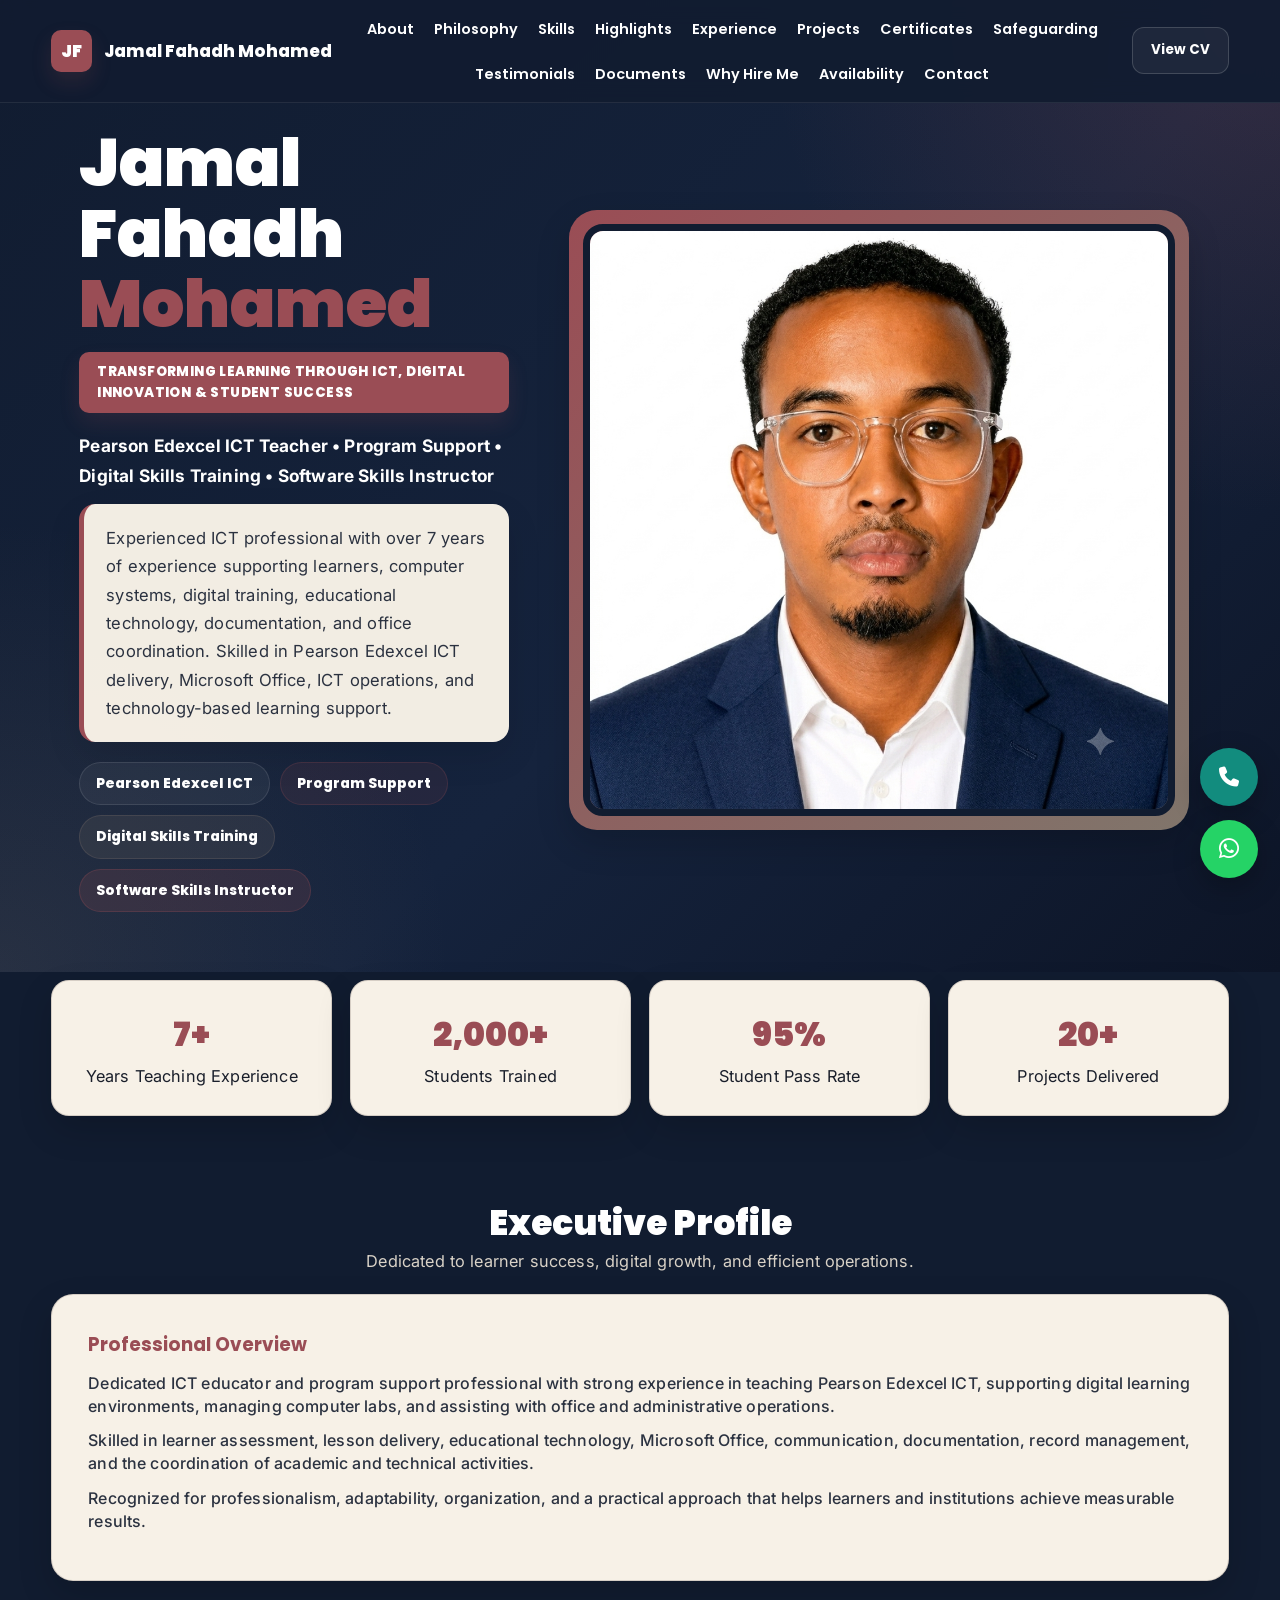
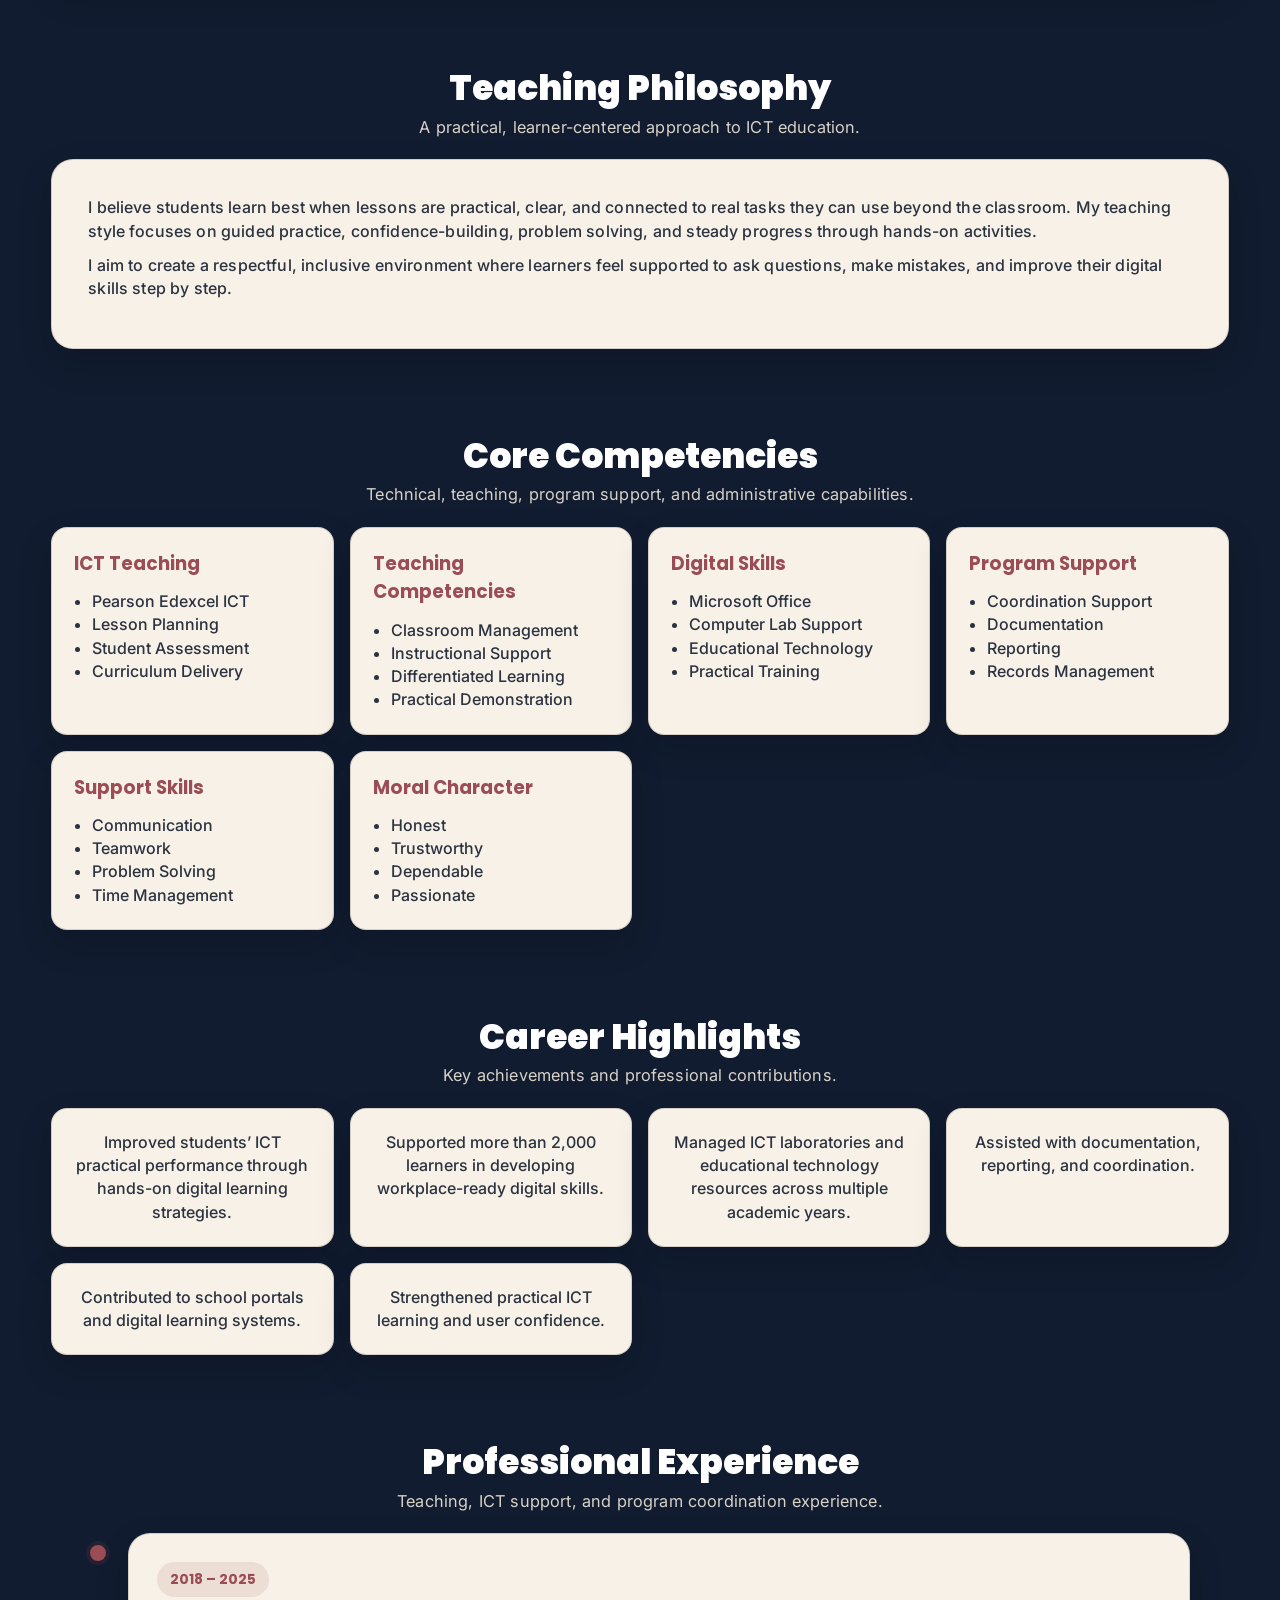
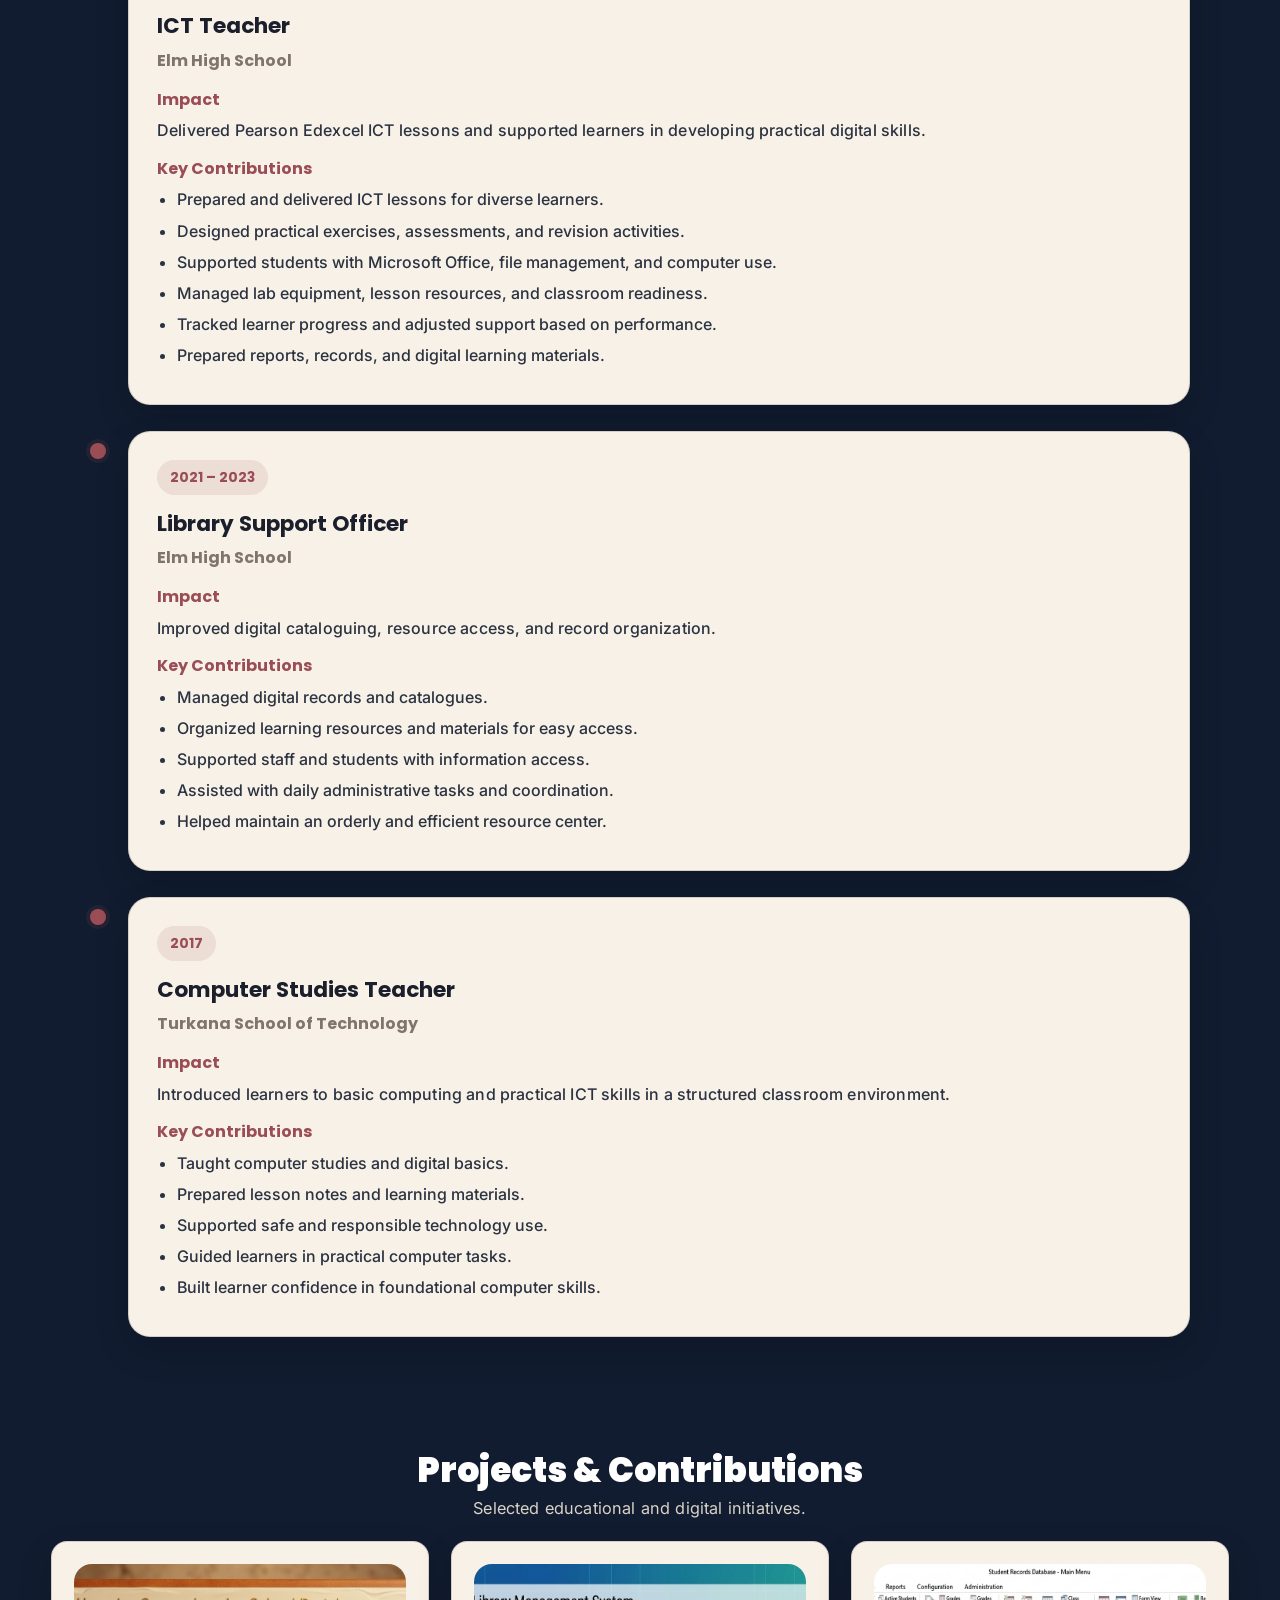
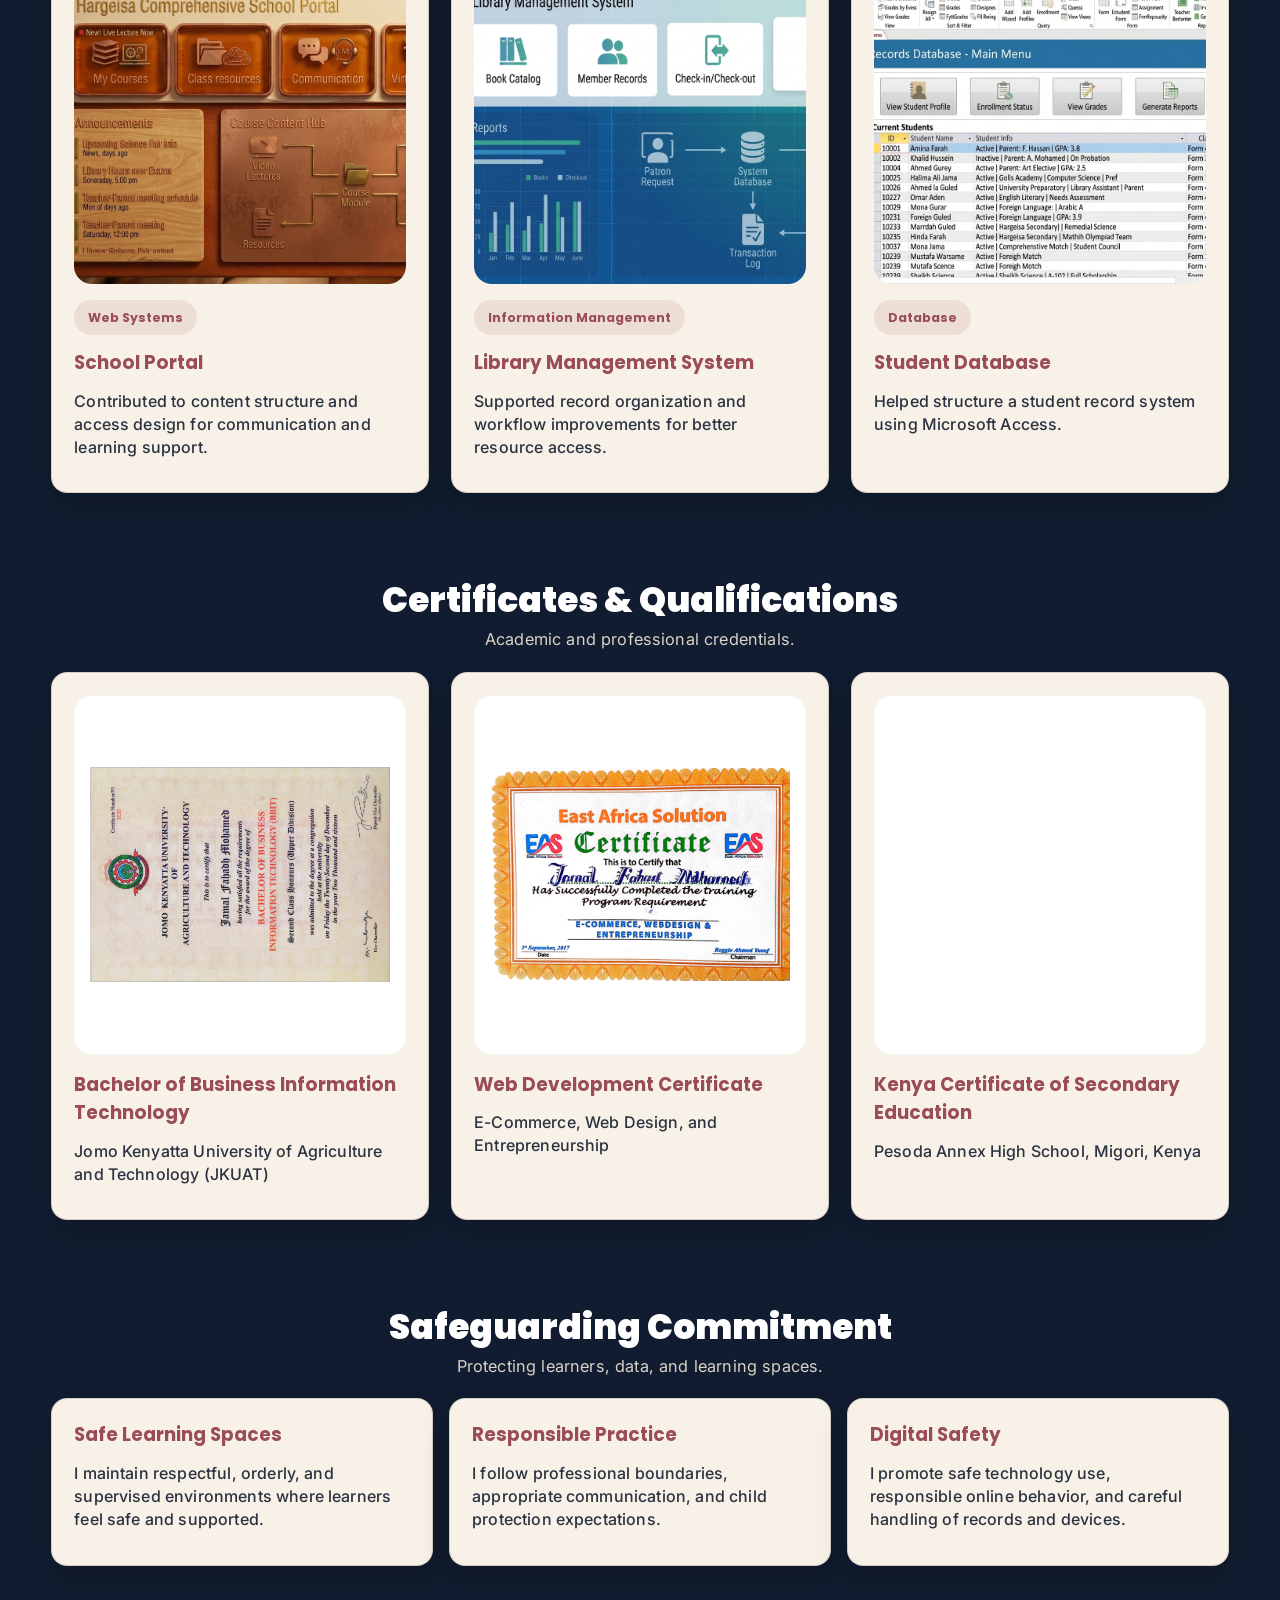
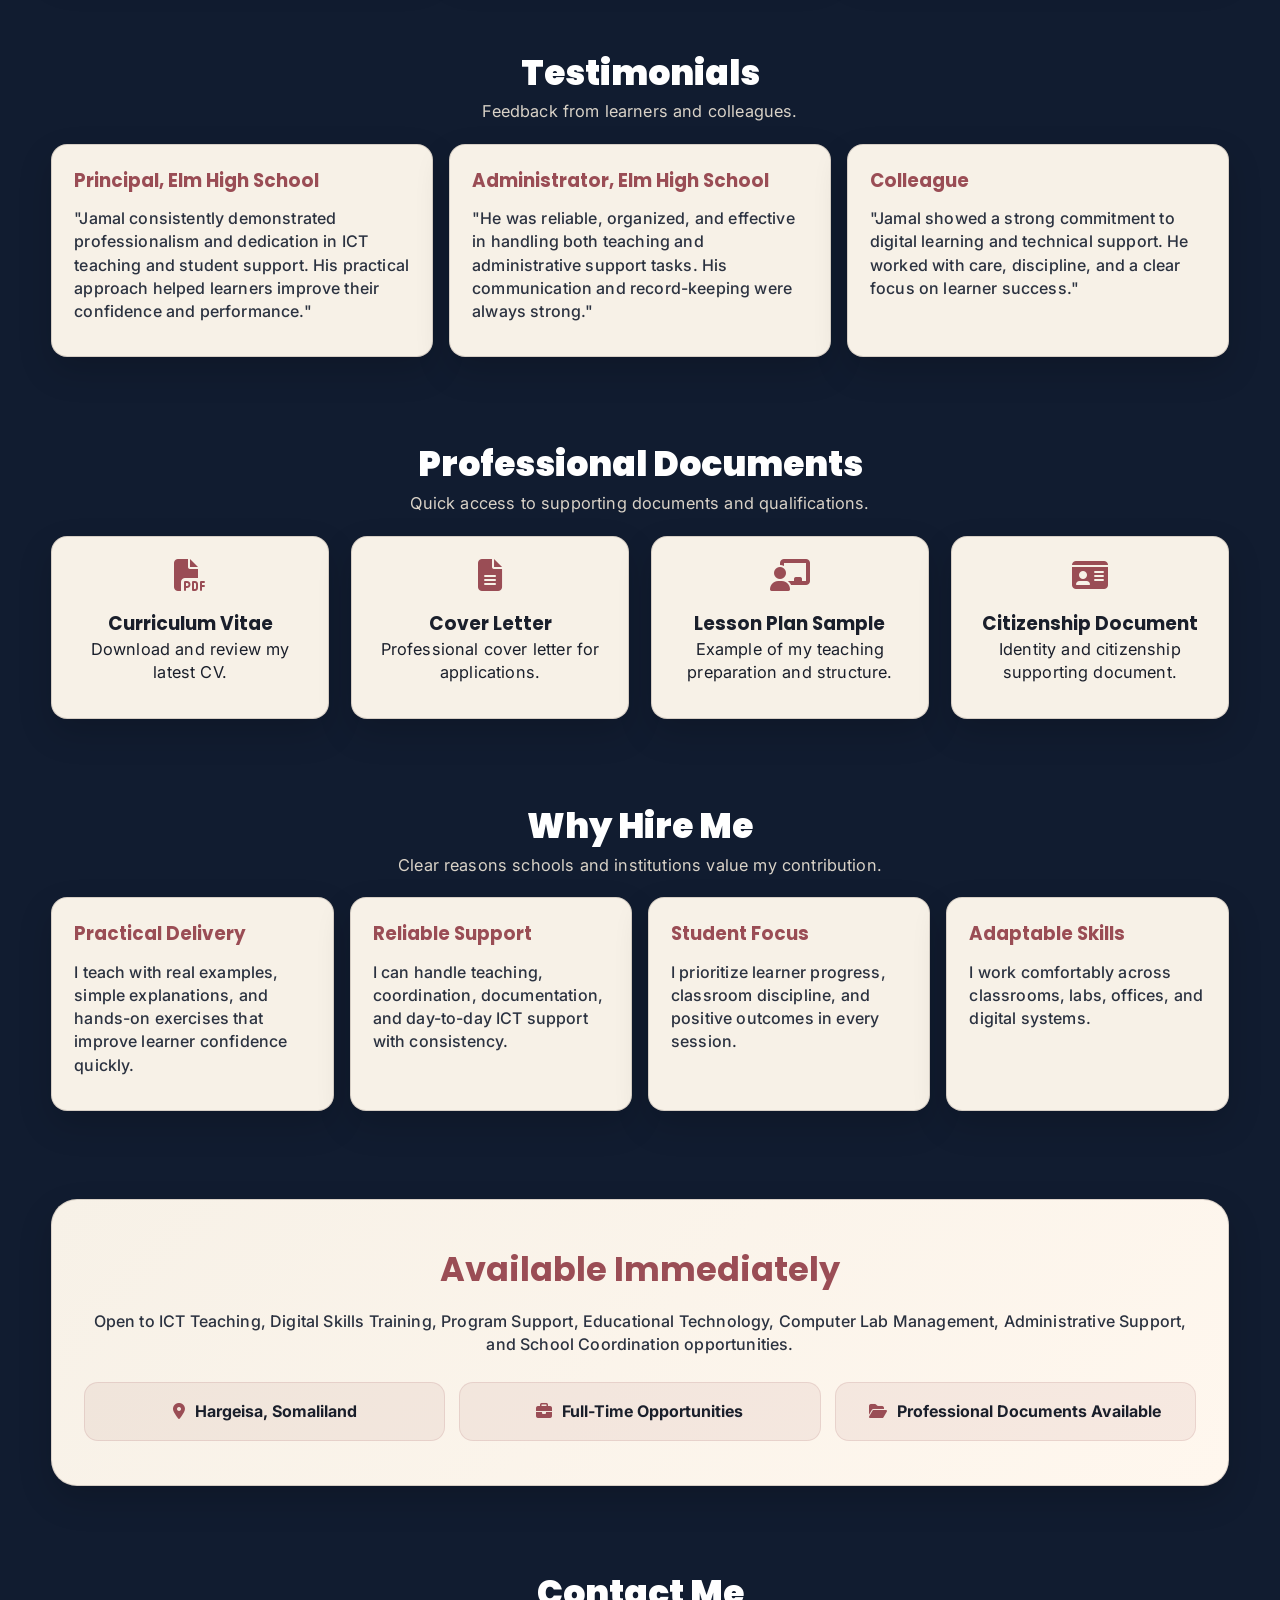
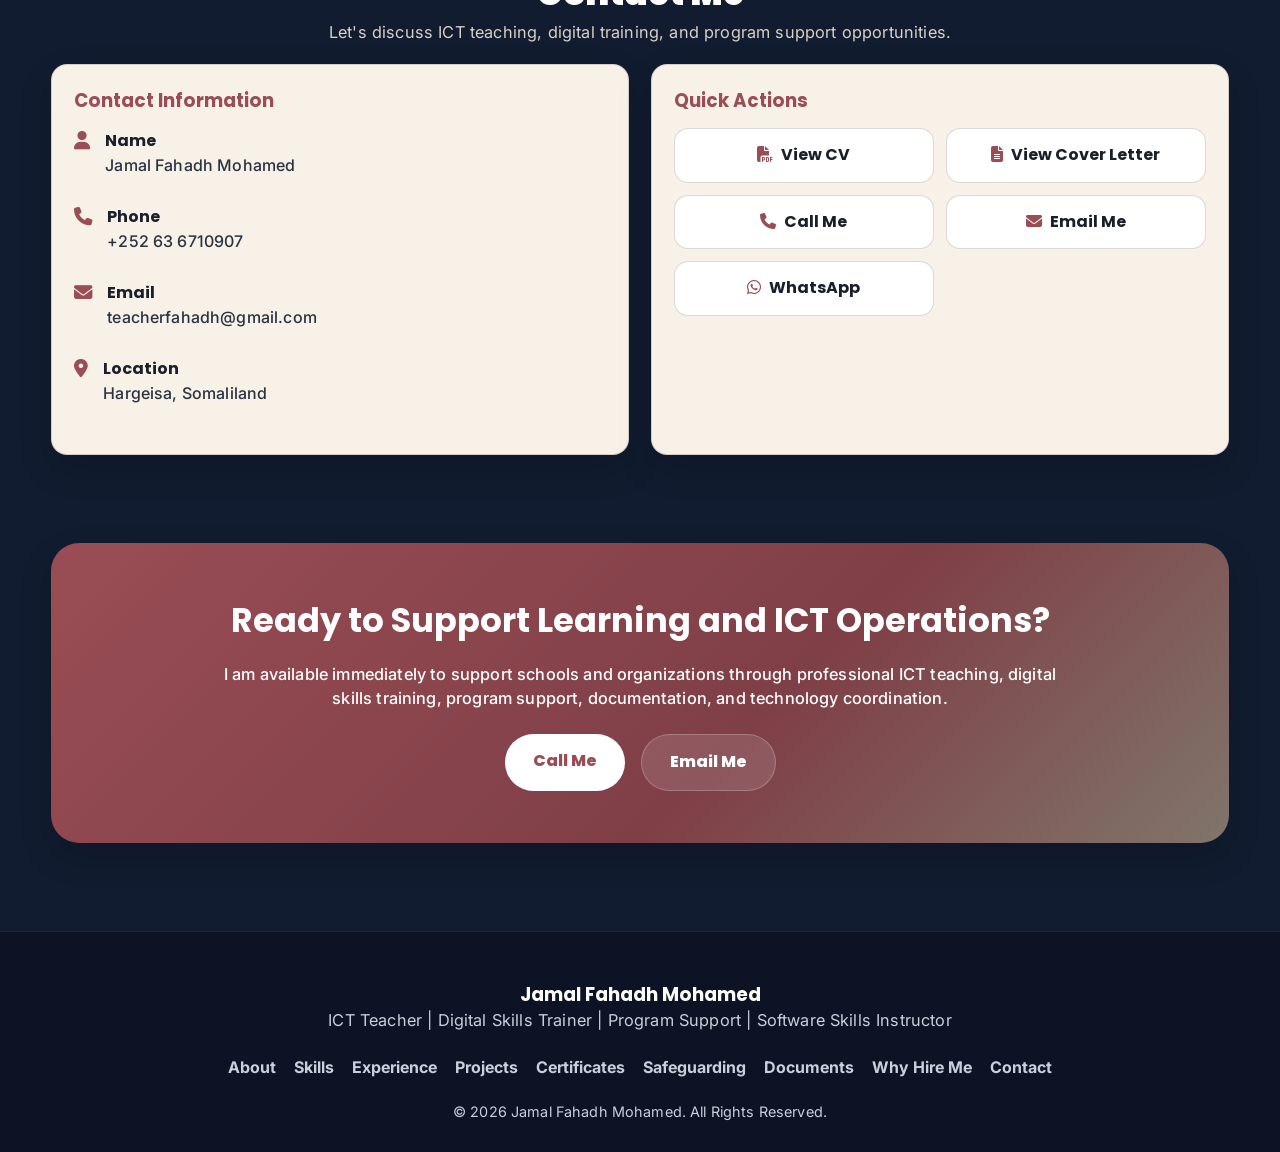
==== commit c8377a59: "Update index.html" ====
--- a/index.html
+++ b/index.html
@@ -11,7 +11,7 @@
 
   <link rel="preconnect" href="https://fonts.googleapis.com" />
   <link rel="preconnect" href="https://fonts.gstatic.com" crossorigin />
-  <link href="https://fonts.googleapis.com/css2?family=Inter:wght@300;400;500;600;700;800;900&display=swap" rel="stylesheet" />
+  <link href="https://fonts.googleapis.com/css2?family=Inter:wght@400;500;600;700;800&family=Poppins:wght@500;600;700;800;900&display=swap" rel="stylesheet" />
   <link rel="stylesheet" href="https://cdnjs.cloudflare.com/ajax/libs/font-awesome/6.5.1/css/all.min.css" />
 
   <style>
@@ -27,7 +27,7 @@
       --body-text:#2b3240;
       --muted:#d9d2c7;
       --border:rgba(128,117,107,.28);
-      --shadow:0 16px 40px rgba(0,0,0,.18);
+      --shadow:0 14px 34px rgba(0,0,0,.16);
       --container:1200px;
     }
 
@@ -36,19 +36,35 @@
       padding:0;
       box-sizing:border-box;
       scroll-behavior:smooth;
-      font-family:'Inter',sans-serif;
     }
 
     html{
-      scroll-padding-top:110px;
+      scroll-padding-top:100px;
     }
 
     body{
       background:var(--primary);
       color:var(--text);
-      line-height:1.85;
+      line-height:1.55;
       overflow-x:hidden;
       font-size:16px;
+      font-family:'Inter',sans-serif;
+    }
+
+    h1,h2,h3,h4,h5,h6,
+    .logo,
+    .hero-role,
+    .menu a,
+    .cv-btn,
+    .hero-badge,
+    .section-title h2,
+    .project-tag,
+    .timeline-year,
+    .action-btn,
+    .btn-primary-cta,
+    .btn-secondary-cta,
+    .contact-card strong{
+      font-family:'Poppins',sans-serif;
     }
 
     img{
@@ -65,9 +81,9 @@
     }
 
     p{
-      font-size:1.06rem;
-      line-height:1.95;
-      margin:0 0 1.25rem;
+      font-size:1.02rem;
+      line-height:1.45;
+      margin:0 0 .7rem;
       letter-spacing:0.01em;
     }
 
@@ -99,20 +115,20 @@
     }
 
     section{
-      padding:92px 0;
+      padding:44px 0;
     }
 
     .section-title{
       text-align:center;
-      margin-bottom:46px;
+      margin-bottom:20px;
     }
 
     .section-title h2{
-      font-size:2.35rem;
+      font-size:2.15rem;
       font-weight:900;
-      margin-bottom:10px;
-      color:#fff;
-      line-height:1.15;
+      margin-bottom:8px;
+      color:#fff;
+      line-height:1.12;
     }
 
     .section-title p{
@@ -136,7 +152,7 @@
       display:flex;
       justify-content:space-between;
       align-items:center;
-      padding:18px 0;
+      padding:16px 0;
       position:relative;
       gap:18px;
     }
@@ -148,6 +164,7 @@
       font-weight:800;
       font-size:1.05rem;
       white-space:nowrap;
+      color:#fff;
     }
 
     .logo-box{
@@ -161,7 +178,7 @@
 
     .menu{
       display:flex;
-      gap:22px;
+      gap:20px;
       align-items:center;
       flex-wrap:wrap;
       justify-content:center;
@@ -169,9 +186,9 @@
 
     .menu a{
       color:#fff;
-      font-size:.92rem;
+      font-size:.9rem;
       font-weight:600;
-      transition:.3s;
+      transition:.25s;
     }
 
     .menu a:hover,
@@ -181,13 +198,13 @@
     }
 
     .cv-btn{
-      padding:12px 20px;
+      padding:12px 18px;
       border:1px solid rgba(255,255,255,.16);
       border-radius:12px;
-      font-size:.85rem;
+      font-size:.84rem;
       font-weight:700;
       color:#fff;
-      transition:.3s;
+      transition:.25s;
       white-space:nowrap;
       flex-shrink:0;
       background:rgba(255,255,255,.05);
@@ -217,8 +234,8 @@
     }
 
     .hero{
-      padding-top:148px;
-      padding-bottom:108px;
+      padding-top:128px;
+      padding-bottom:60px;
       background:
         radial-gradient(circle at top right, rgba(154,77,85,.24) 0%, transparent 32%),
         radial-gradient(circle at bottom left, rgba(128,117,107,.18) 0%, transparent 28%),
@@ -231,10 +248,10 @@
       display:flex;
       align-items:center;
       justify-content:center;
-      gap:54px;
+      gap:48px;
       max-width:1200px;
       margin:0 auto;
-      padding:0 32px;
+      padding:0 28px;
       position:relative;
       z-index:1;
     }
@@ -272,8 +289,8 @@
     .hero h1{
       font-size:clamp(2.8rem, 6vw, 4.2rem);
       font-weight:900;
-      line-height:1.06;
-      margin-bottom:14px;
+      line-height:1.05;
+      margin-bottom:12px;
       color:#fff;
     }
 
@@ -287,50 +304,52 @@
       background:var(--accent);
       color:#fff;
       font-weight:800;
-      font-size:.85rem;
+      font-size:.84rem;
       text-transform:uppercase;
       border-radius:10px;
-      margin-bottom:22px;
+      margin-bottom:18px;
       letter-spacing:.4px;
       box-shadow:0 10px 20px rgba(154,77,85,.16);
     }
 
     .hero-subtitle{
-      font-size:1.12rem;
+      font-size:1.08rem;
       font-weight:700;
-      margin-bottom:18px;
-      color:#fff;
+      margin-bottom:14px;
+      color:#fff;
+      line-height:1.7;
     }
 
     .hero-description{
-      font-size:1.08rem;
+      font-size:1.04rem;
       max-width:800px;
-      margin-bottom:28px;
+      margin-bottom:20px;
       margin-left:auto;
       margin-right:auto;
-      padding:22px 24px;
+      padding:20px 22px;
       background:rgba(247,241,231,.98);
       color:var(--body-text);
       border-left:5px solid var(--accent);
       border-radius:16px;
-      box-shadow:0 16px 40px rgba(0,0,0,.10);
-      line-height:1.95;
+      box-shadow:0 14px 34px rgba(0,0,0,.10);
+      line-height:1.7;
     }
 
     .hero-badges{
       display:flex;
       flex-wrap:wrap;
-      gap:12px;
+      gap:10px;
     }
 
     .hero-badge{
-      padding:12px 18px;
+      padding:11px 16px;
       border-radius:999px;
       background:rgba(255,255,255,.05);
       border:1px solid rgba(255,255,255,.10);
       font-weight:800;
-      font-size:.9rem;
-      color:#fff;
+      font-size:.86rem;
+      color:#fff;
+      line-height:1.4;
     }
 
     .hero-badge:nth-child(2){
@@ -374,19 +393,19 @@
     }
 
     .snapshot{
-      padding-top:16px;
+      padding-top:8px;
     }
 
     .snapshot-grid{
       display:grid;
       grid-template-columns:repeat(4,1fr);
-      gap:22px;
+      gap:18px;
     }
 
     .snapshot-card{
       background:var(--surface);
-      padding:32px;
-      border-radius:20px;
+      padding:28px;
+      border-radius:18px;
       text-align:center;
       border:1px solid var(--border);
       box-shadow:var(--shadow);
@@ -394,14 +413,15 @@
     }
 
     .snapshot-card h3{
-      font-size:2.2rem;
+      font-size:2.1rem;
       font-weight:900;
       color:var(--accent);
-    }
-
-    .executive-profile{
-      max-width:1000px;
-      margin:auto;
+      margin-bottom:4px;
+    }
+
+    .snapshot-card p{
+      line-height:1.35;
+      margin:0;
     }
 
     .profile-card,
@@ -424,8 +444,8 @@
     }
 
     .profile-card{
-      padding:44px;
-      border-radius:24px;
+      padding:36px;
+      border-radius:22px;
     }
 
     .profile-card h3,
@@ -438,8 +458,8 @@
     .why-card h3,
     .safeguard-card h3{
       color:var(--accent);
-      margin-bottom:14px;
-      font-size:1.2rem;
+      margin-bottom:12px;
+      font-size:1.15rem;
     }
 
     .profile-card p,
@@ -457,8 +477,8 @@
     .availability-box p,
     .cta-box p{
       color:var(--body-text);
-      font-size:1.03rem;
-      line-height:1.95;
+      font-size:1rem;
+      line-height:1.45;
       font-weight:500;
     }
 
@@ -470,7 +490,7 @@
     .testimonial-card p + p,
     .why-card p + p,
     .safeguard-card p + p{
-      margin-top:1rem;
+      margin-top:.45rem;
     }
 
     .highlights-grid,
@@ -481,7 +501,7 @@
     .safeguard-grid{
       display:grid;
       grid-template-columns:repeat(auto-fit,minmax(280px,1fr));
-      gap:20px;
+      gap:16px;
     }
 
     .highlight-item{
@@ -501,13 +521,13 @@
 
     .timeline-item{
       display:flex;
-      gap:25px;
-      margin-bottom:34px;
+      gap:22px;
+      margin-bottom:26px;
     }
 
     .timeline-dot{
-      width:18px;
-      height:18px;
+      width:16px;
+      height:16px;
       background:var(--accent);
       border-radius:50%;
       margin-top:12px;
@@ -517,8 +537,8 @@
 
     .timeline-content{
       background:var(--surface);
-      padding:34px;
-      border-radius:24px;
+      padding:28px;
+      border-radius:22px;
       flex:1;
       border:1px solid var(--border);
       box-shadow:var(--shadow);
@@ -527,32 +547,33 @@
 
     .timeline-year{
       display:inline-block;
-      padding:8px 14px;
+      padding:7px 13px;
       background:rgba(154,77,85,.12);
       color:var(--accent);
       font-weight:700;
       border-radius:999px;
-      margin-bottom:15px;
+      margin-bottom:12px;
+      font-size:.85rem;
     }
 
     .timeline-content h3{
-      margin-bottom:8px;
+      margin-bottom:6px;
       color:var(--dark-text);
-      font-size:1.45rem;
+      font-size:1.35rem;
     }
 
     .timeline-content h4{
       color:var(--neutral);
-      margin-bottom:18px;
+      margin-bottom:14px;
     }
 
     .experience-block{
-      margin-top:18px;
+      margin-top:14px;
     }
 
     .experience-block h5{
       color:var(--accent);
-      margin-bottom:8px;
+      margin-bottom:7px;
       font-size:1rem;
     }
 
@@ -563,20 +584,20 @@
 
     .experience-block li{
       color:var(--body-text);
-      margin-bottom:10px;
+      margin-bottom:8px;
     }
 
     .projects-grid,
     .certificate-grid{
       display:grid;
       grid-template-columns:repeat(auto-fit,minmax(320px,1fr));
-      gap:28px;
+      gap:22px;
     }
 
     .document-grid{
       display:grid;
       grid-template-columns:repeat(auto-fit,minmax(250px,1fr));
-      gap:28px;
+      gap:22px;
     }
 
     .project-image{
@@ -585,7 +606,7 @@
       object-fit:cover;
       object-position:center;
       border-radius:18px;
-      margin-bottom:18px;
+      margin-bottom:16px;
       background:#fff;
     }
 
@@ -594,10 +615,10 @@
       height:360px;
       object-fit:contain;
       object-position:center;
-      padding:18px;
+      padding:16px;
       background:#fff;
       border-radius:18px;
-      margin-bottom:18px;
+      margin-bottom:16px;
       box-shadow:inset 0 0 0 1px rgba(0,0,0,.04);
     }
 
@@ -607,34 +628,34 @@
       color:var(--accent);
       padding:8px 14px;
       border-radius:999px;
-      font-size:.8rem;
+      font-size:.78rem;
       font-weight:700;
-      margin-bottom:18px;
+      margin-bottom:14px;
     }
 
     .document-card{
       display:block;
       text-align:center;
       color:var(--dark-text);
-      transition:.3s;
+      transition:.25s;
     }
 
     .document-card:hover,
     .document-card:focus-visible{
-      transform:translateY(-8px);
+      transform:translateY(-6px);
       outline:none;
     }
 
     .document-card i{
       font-size:2rem;
-      margin-bottom:20px;
+      margin-bottom:18px;
       color:var(--accent);
     }
 
     .availability-box{
       background:linear-gradient(135deg,var(--surface),#fff7ee);
-      padding:56px;
-      border-radius:30px;
+      padding:44px 32px;
+      border-radius:26px;
       text-align:center;
       box-shadow:var(--shadow);
       border:1px solid var(--border);
@@ -642,22 +663,22 @@
     }
 
     .availability-box h2{
-      font-size:2.35rem;
-      margin-bottom:18px;
+      font-size:2.1rem;
+      margin-bottom:14px;
       color:var(--accent);
     }
 
     .availability-items{
-      margin-top:34px;
+      margin-top:26px;
       display:grid;
       grid-template-columns:repeat(auto-fit,minmax(250px,1fr));
-      gap:18px;
+      gap:14px;
     }
 
     .availability-items div{
       background:rgba(154,77,85,.08);
-      padding:18px;
-      border-radius:16px;
+      padding:16px;
+      border-radius:14px;
       font-weight:700;
       color:var(--dark-text);
       border:1px solid rgba(154,77,85,.14);
@@ -671,43 +692,43 @@
     .contact-wrapper{
       display:grid;
       grid-template-columns:1fr 1fr;
-      gap:28px;
+      gap:22px;
     }
 
     .contact-item{
       display:flex;
       gap:15px;
-      margin-bottom:20px;
+      margin-bottom:16px;
       align-items:flex-start;
       color:var(--dark-text);
     }
 
     .contact-item i{
       color:var(--accent);
-      font-size:1.2rem;
+      font-size:1.15rem;
       margin-top:4px;
     }
 
     .action-buttons{
       display:grid;
       grid-template-columns:1fr 1fr;
-      gap:14px;
+      gap:12px;
     }
 
     .action-btn{
       background:#fff;
-      padding:15px;
+      padding:14px;
       border-radius:14px;
       text-align:center;
       color:var(--dark-text);
       border:1px solid var(--border);
-      transition:.3s ease;
+      transition:.25s ease;
       font-weight:700;
     }
 
     .action-btn:hover,
     .action-btn:focus-visible{
-      transform:translateY(-4px);
+      transform:translateY(-3px);
       outline:none;
       background:rgba(154,77,85,.08);
     }
@@ -719,73 +740,73 @@
 
     .cta-box{
       background:linear-gradient(135deg,var(--accent),#7f3f47 60%,var(--neutral));
-      padding:66px 38px;
-      border-radius:30px;
+      padding:52px 30px;
+      border-radius:28px;
       text-align:center;
       color:#fff;
       box-shadow:var(--shadow);
     }
 
     .cta-box h2{
-      font-size:2.4rem;
-      margin-bottom:18px;
+      font-size:2.1rem;
+      margin-bottom:14px;
     }
 
     .cta-box p{
       max-width:850px;
       margin:auto;
       color:#fff;
-      font-size:1.08rem;
-      line-height:1.9;
+      font-size:1.02rem;
+      line-height:1.5;
     }
 
     .cta-buttons{
+      display:flex;
+      justify-content:center;
+      gap:16px;
+      flex-wrap:wrap;
+      margin-top:24px;
+    }
+
+    .btn-primary-cta,
+    .btn-secondary-cta{
+      padding:15px 28px;
+      border-radius:50px;
+      font-weight:800;
+    }
+
+    .btn-primary-cta{
+      background:#fff;
+      color:var(--accent);
+    }
+
+    .btn-secondary-cta{
+      background:rgba(255,255,255,.12);
+      color:#fff;
+      border:1px solid rgba(255,255,255,.22);
+    }
+
+    footer{
+      margin-top:44px;
+      padding:48px 0 18px;
+      background:#0b1324;
+      border-top:1px solid rgba(255,255,255,.08);
+    }
+
+    .footer-content{
+      text-align:center;
+    }
+
+    .footer-content p{
+      color:#c9d0db;
+    }
+
+    .footer-links{
       display:flex;
       justify-content:center;
       gap:18px;
       flex-wrap:wrap;
-      margin-top:30px;
-    }
-
-    .btn-primary-cta,
-    .btn-secondary-cta{
-      padding:16px 32px;
-      border-radius:50px;
-      font-weight:800;
-    }
-
-    .btn-primary-cta{
-      background:#fff;
-      color:var(--accent);
-    }
-
-    .btn-secondary-cta{
-      background:rgba(255,255,255,.12);
-      color:#fff;
-      border:1px solid rgba(255,255,255,.22);
-    }
-
-    footer{
-      margin-top:92px;
-      padding:58px 0 20px;
-      background:#0b1324;
-      border-top:1px solid rgba(255,255,255,.08);
-    }
-
-    .footer-content{
-      text-align:center;
-    }
-
-    .footer-content p{
-      color:#c9d0db;
-    }
-
-    .footer-links{
-      display:flex;
-      justify-content:center;
-      gap:22px;
-      flex-wrap:wrap;
-      margin:28px 0;
+      margin:22px 0;
     }
 
     .footer-links a{
@@ -807,28 +828,28 @@
     .call-float,
     .whatsapp-float{
       position:fixed;
-      right:25px;
-      width:60px;
-      height:60px;
+      right:22px;
+      width:58px;
+      height:58px;
       border-radius:50%;
       display:flex;
       align-items:center;
       justify-content:center;
-      box-shadow:0 10px 30px rgba(0,0,0,.25);
+      box-shadow:0 10px 28px rgba(0,0,0,.25);
       z-index:999;
     }
 
     .call-float{
-      bottom:100px;
+      bottom:94px;
       background:#128C7E;
-      font-size:1.3rem;
+      font-size:1.25rem;
       color:#fff;
     }
 
     .whatsapp-float{
-      bottom:25px;
+      bottom:22px;
       background:#25D366;
-      font-size:1.5rem;
+      font-size:1.45rem;
       color:#fff;
     }
 
@@ -846,8 +867,8 @@
 
     .animate-section{
       opacity:0;
-      transform:translateY(26px);
-      transition:all .7s ease;
+      transform:translateY(22px);
+      transition:all .55s ease;
     }
 
     .show-animation{
@@ -859,11 +880,11 @@
       .menu{
         display:none;
         position:absolute;
-        top:80px;
+        top:76px;
         right:0;
         background:#fff;
         flex-direction:column;
-        padding:20px;
+        padding:18px;
         border-radius:16px;
         width:260px;
         box-shadow:var(--shadow);
@@ -897,11 +918,11 @@
       }
 
       .cta-box{
-        padding:48px 24px;
+        padding:42px 22px;
       }
 
       .cta-box h2{
-        font-size:1.9rem;
+        font-size:1.8rem;
       }
 
       .profile-ring{
@@ -915,13 +936,13 @@
 
       .certificate-card img{
         height:300px;
-        padding:16px;
+        padding:14px;
       }
     }
 
     @media(max-width:768px){
       .hero h1{
-        font-size:2.8rem;
+        font-size:2.7rem;
       }
 
       .snapshot-grid{
@@ -947,7 +968,7 @@
       }
 
       .footer-links{
-        gap:14px;
+        gap:12px;
       }
 
       .profile-ring{
@@ -961,11 +982,11 @@
 
       .certificate-card img{
         height:250px;
-        padding:14px;
+        padding:12px;
       }
 
       p{
-        line-height:1.9;
+        line-height:1.42;
       }
     }
 
@@ -1075,13 +1096,11 @@
           <p>Dedicated to learner success, digital growth, and efficient operations.</p>
         </div>
 
-        <div class="executive-profile">
-          <div class="profile-card">
-            <h3>Professional Overview</h3>
-            <p>Dedicated ICT educator and program support professional with strong experience in teaching Pearson Edexcel ICT, supporting digital learning environments, managing computer labs, and assisting with office and administrative operations.</p>
-            <p>Skilled in learner assessment, lesson delivery, educational technology, Microsoft Office, communication, documentation, record management, and the coordination of academic and technical activities.</p>
-            <p>Recognized for professionalism, adaptability, organization, and a practical approach that helps learners and institutions achieve measurable results.</p>
-          </div>
+        <div class="profile-card">
+          <h3>Professional Overview</h3>
+          <p>Dedicated ICT educator and program support professional with strong experience in teaching Pearson Edexcel ICT, supporting digital learning environments, managing computer labs, and assisting with office and administrative operations.</p>
+          <p>Skilled in learner assessment, lesson delivery, educational technology, Microsoft Office, communication, documentation, record management, and the coordination of academic and technical activities.</p>
+          <p>Recognized for professionalism, adaptability, organization, and a practical approach that helps learners and institutions achieve measurable results.</p>
         </div>
       </div>
     </section>
@@ -1582,10 +1601,7 @@
       });
     }, { threshold: 0.1 });
 
-    document.querySelectorAll('section').forEach(section => {
-      section.classList.add('animate-section');
-      observer.observe(section);
-    });
+    document.querySelectorAll('section').forEach(section => observer.observe(section));
   </script>
 </body>
 </html>
